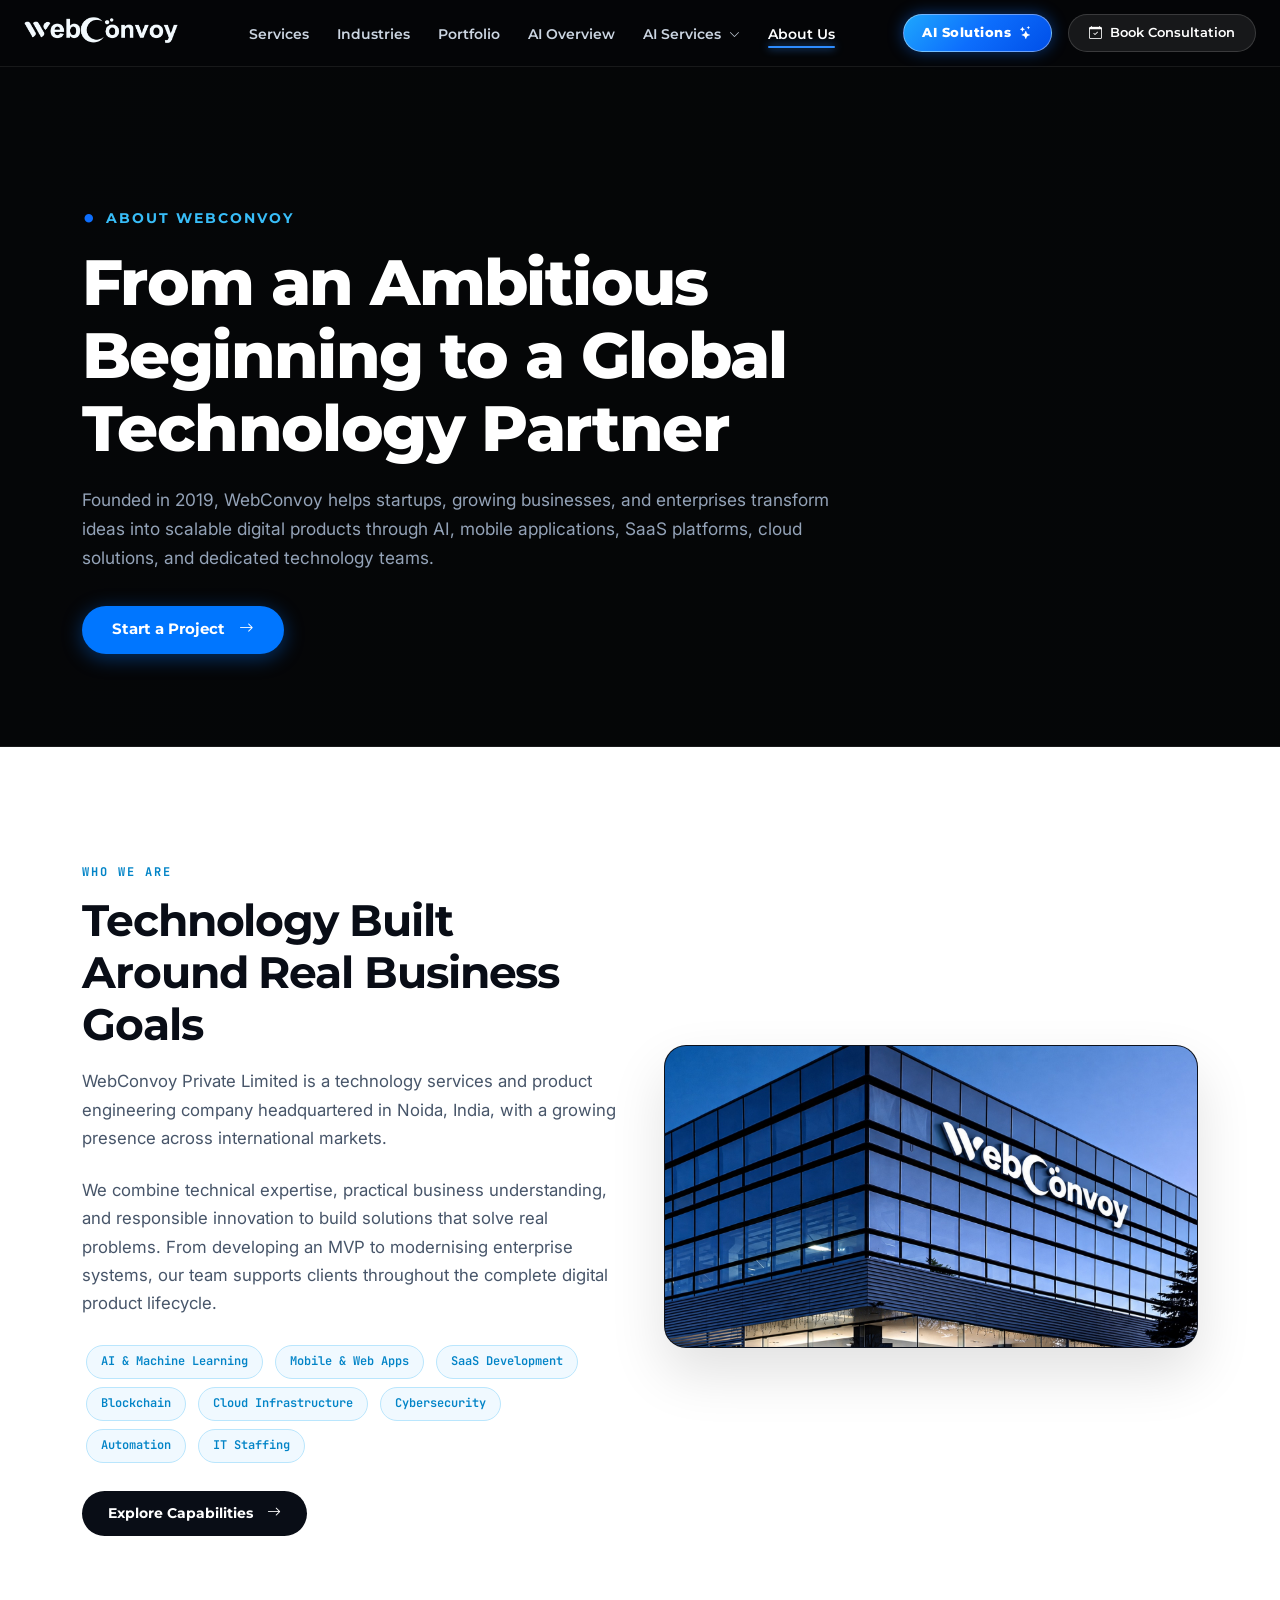
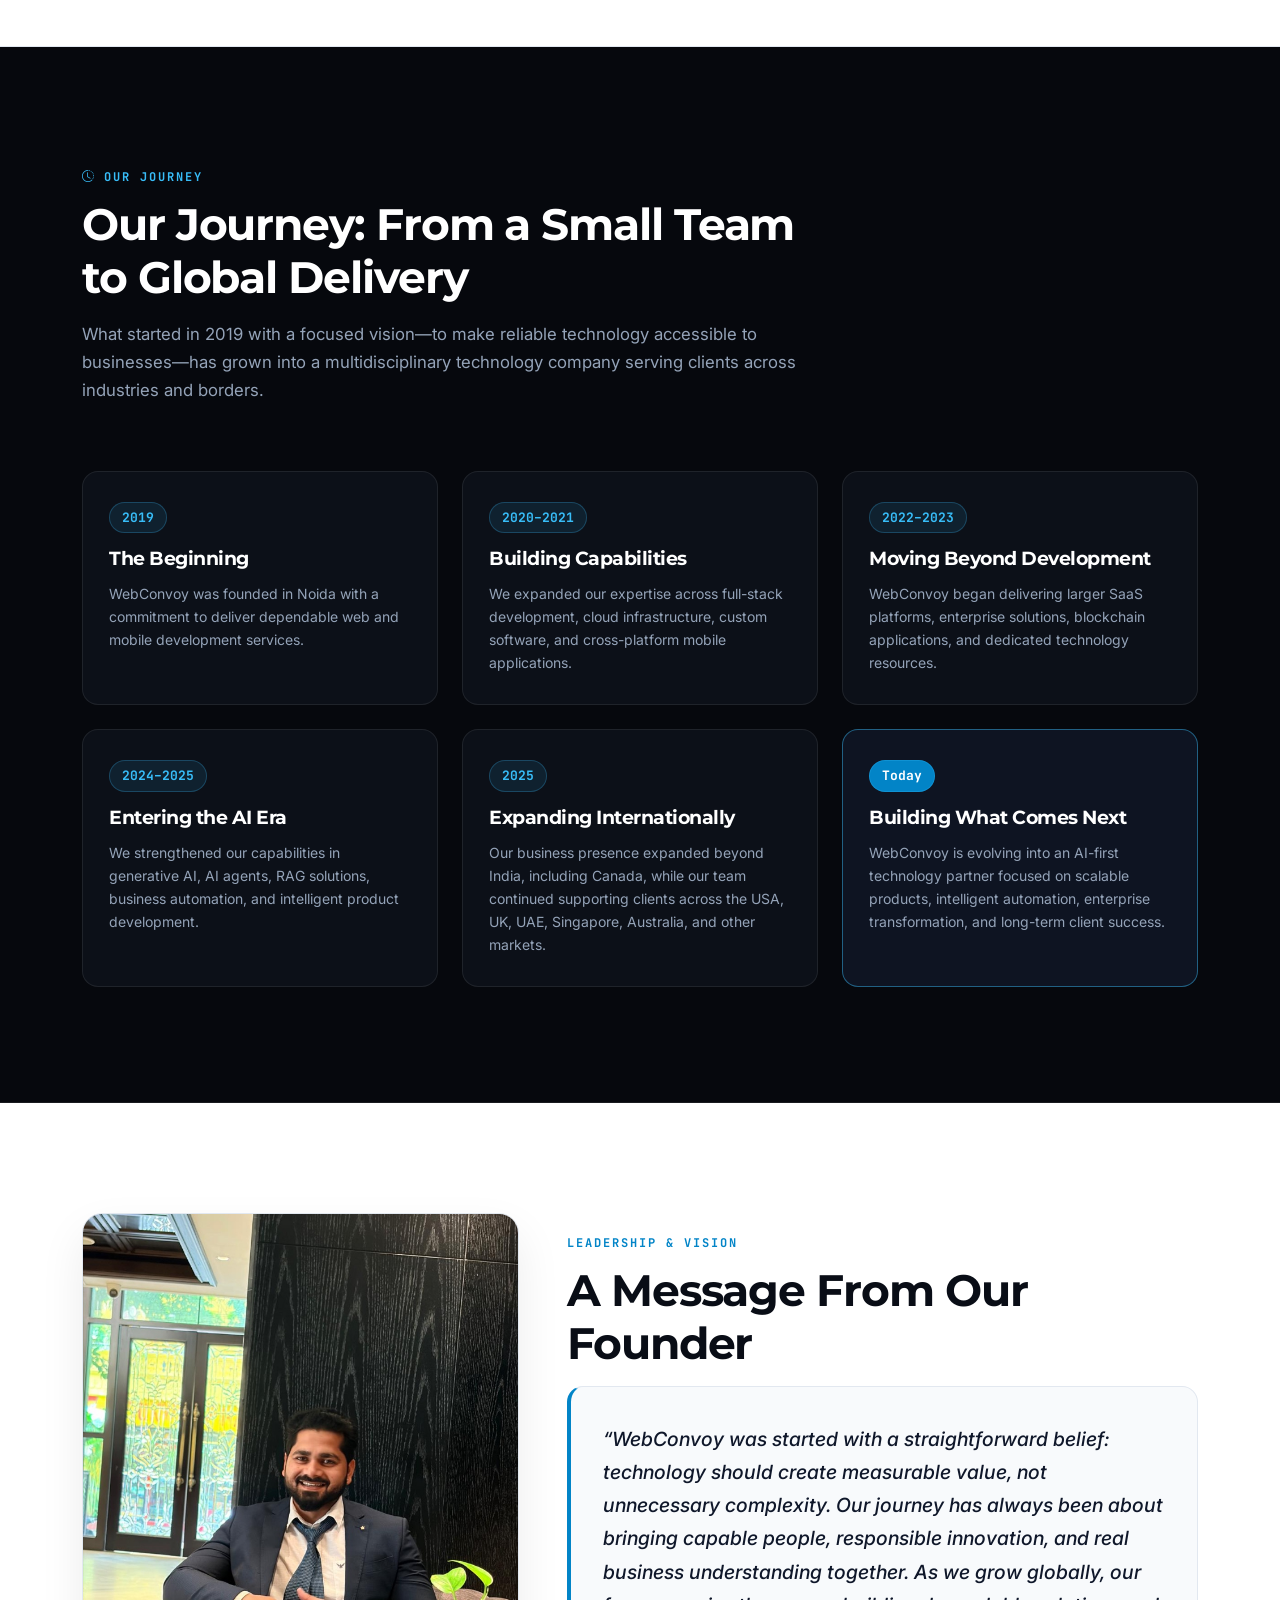
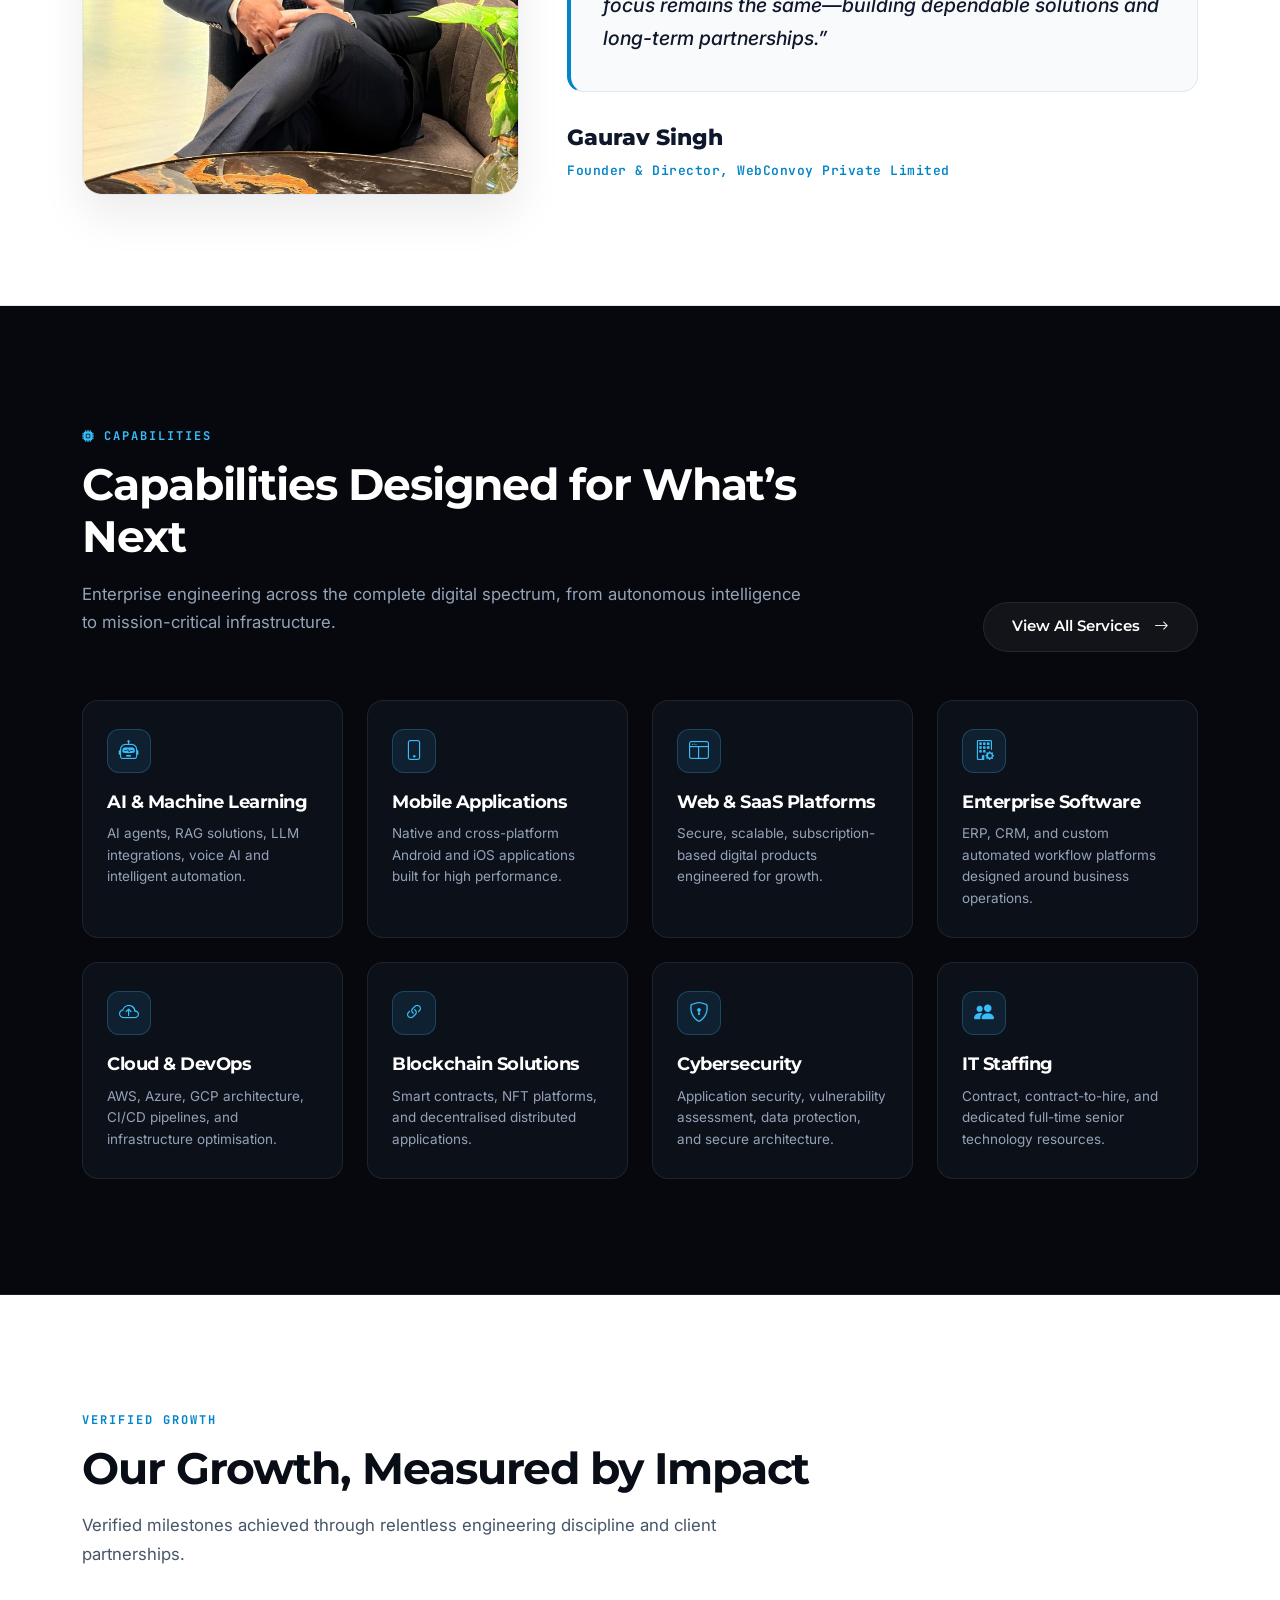
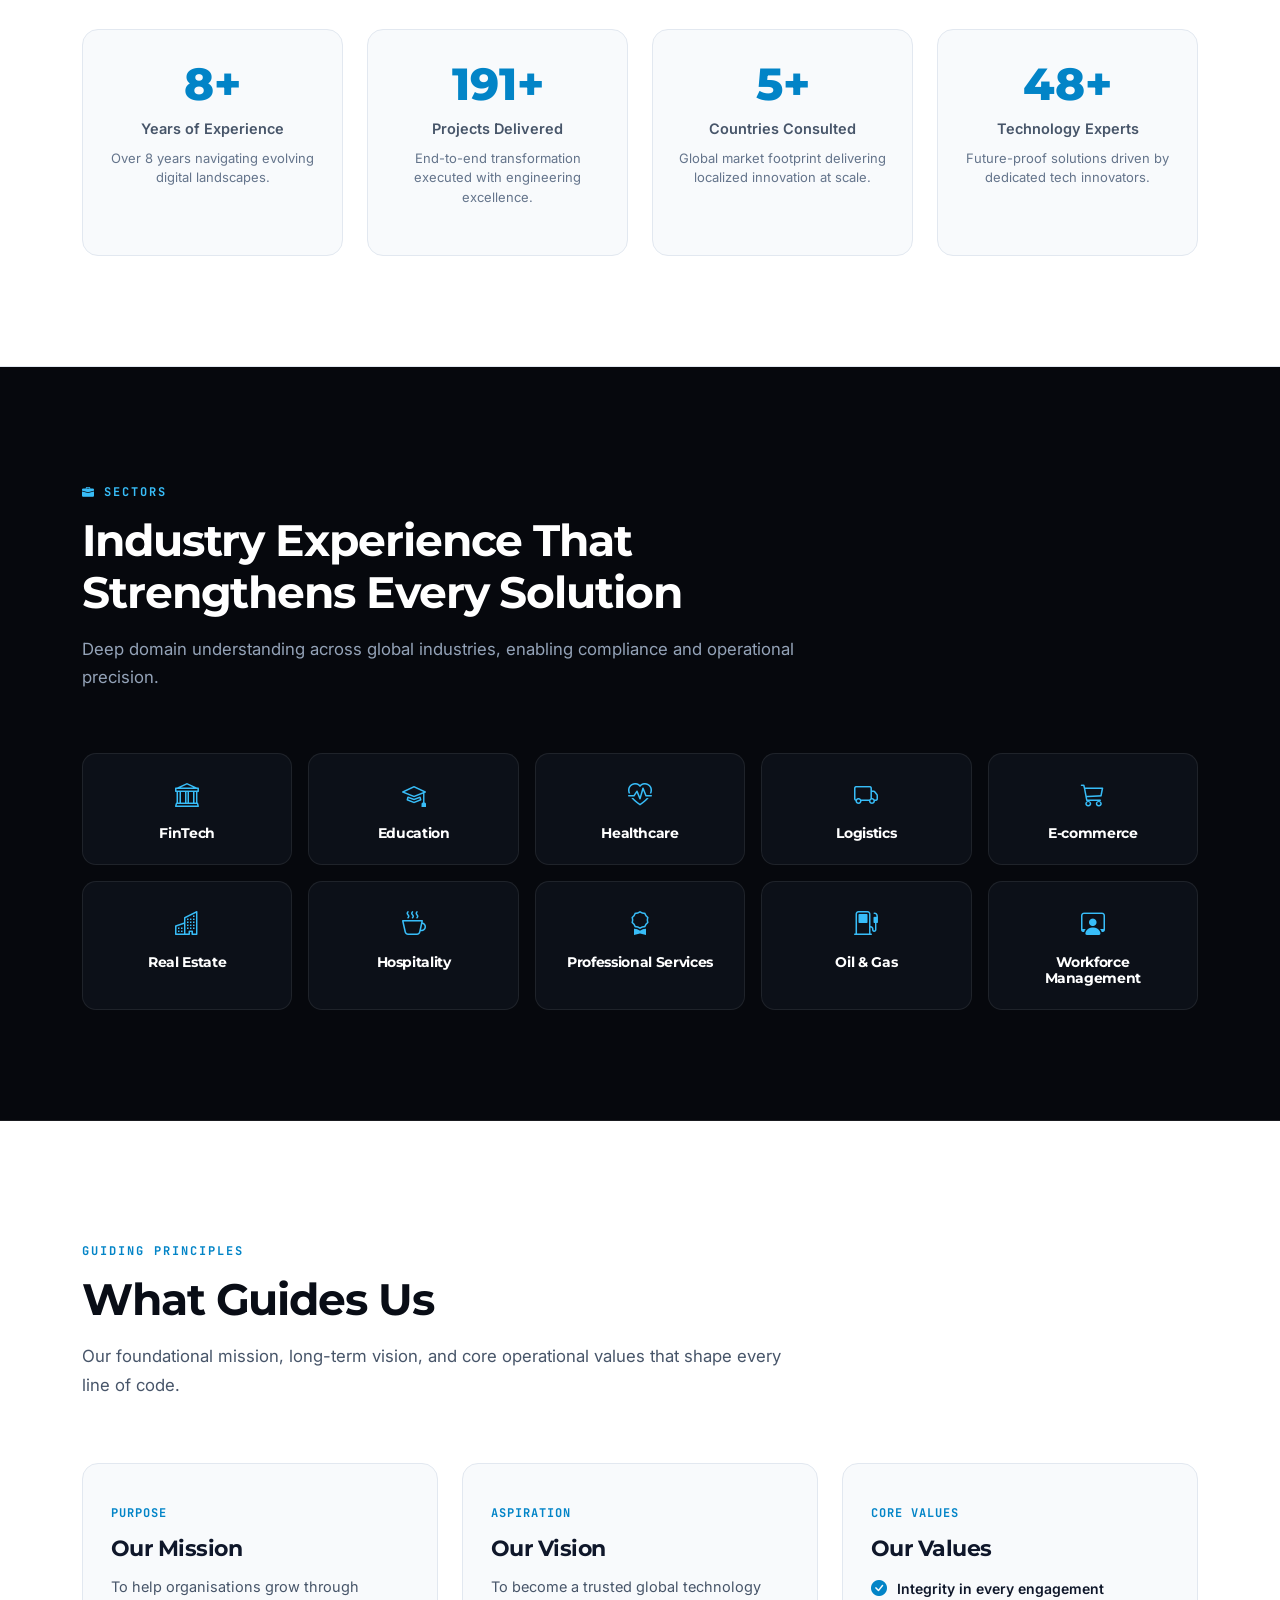
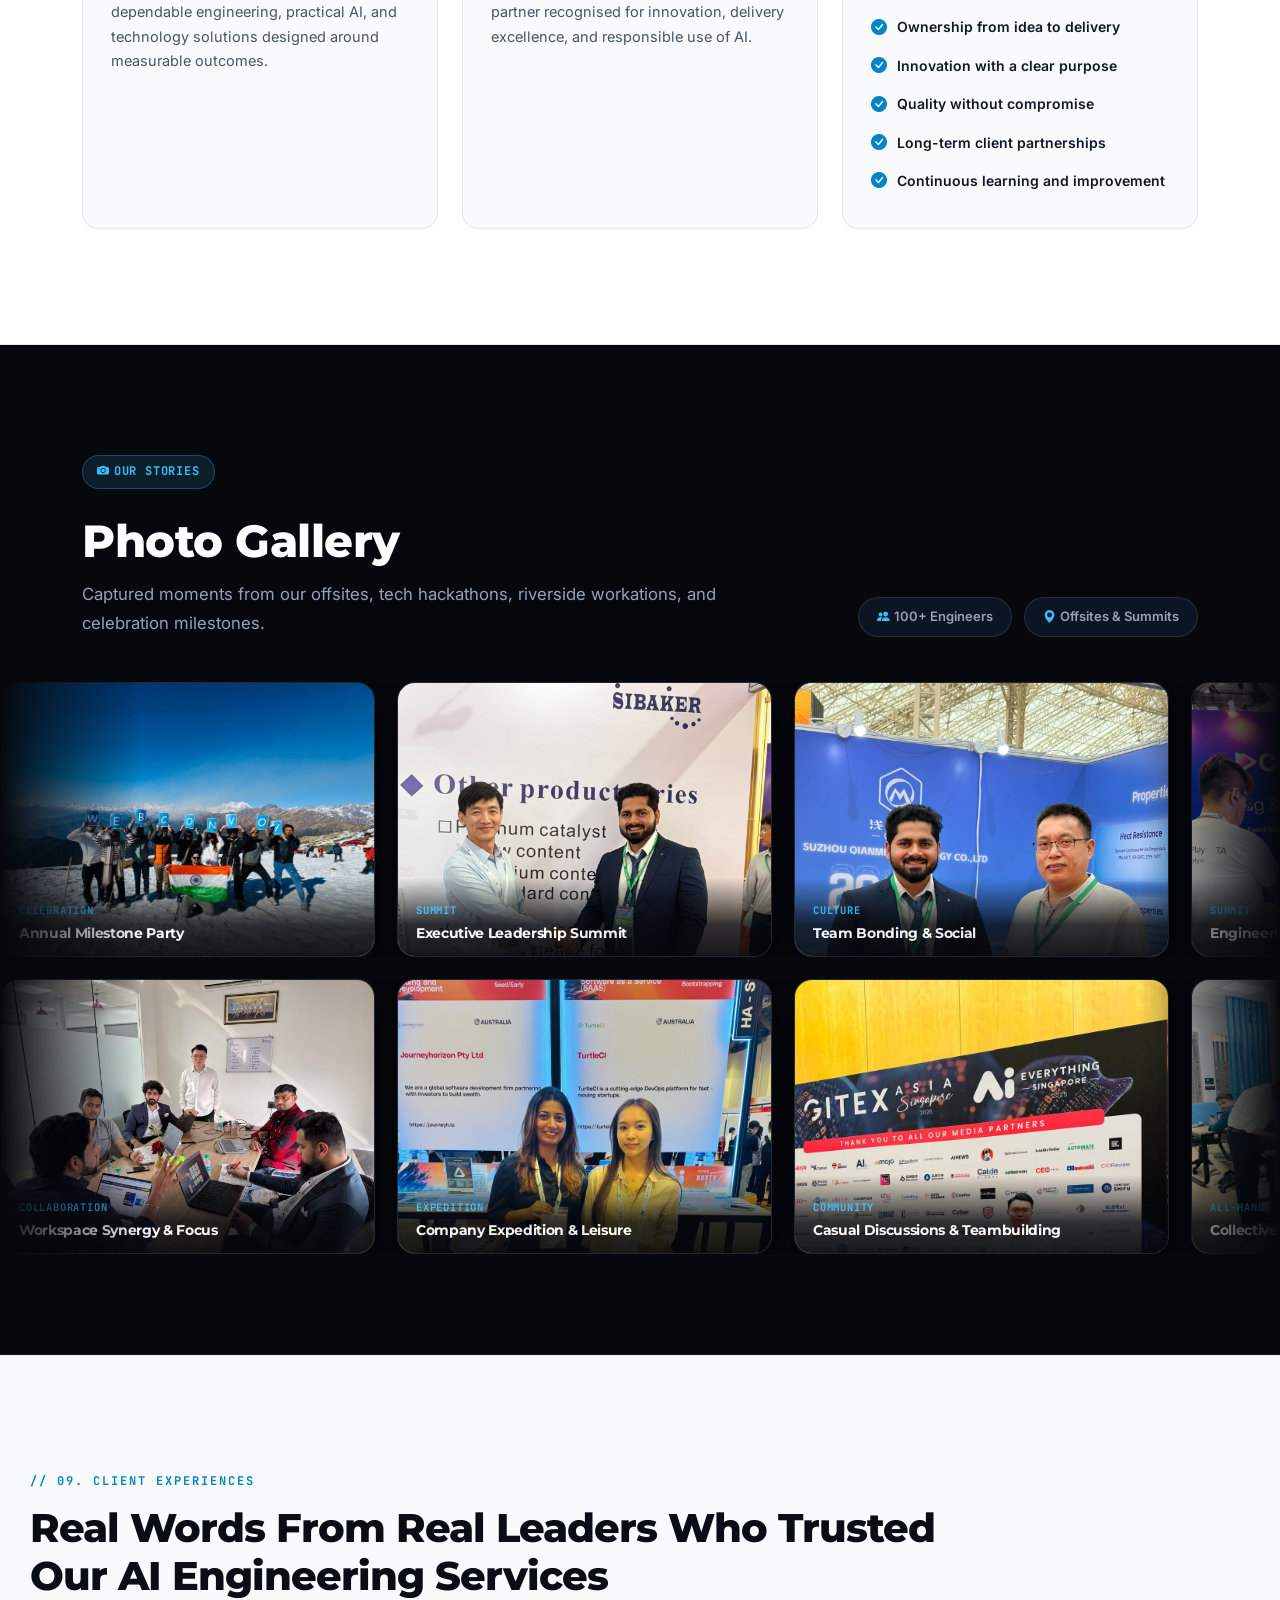
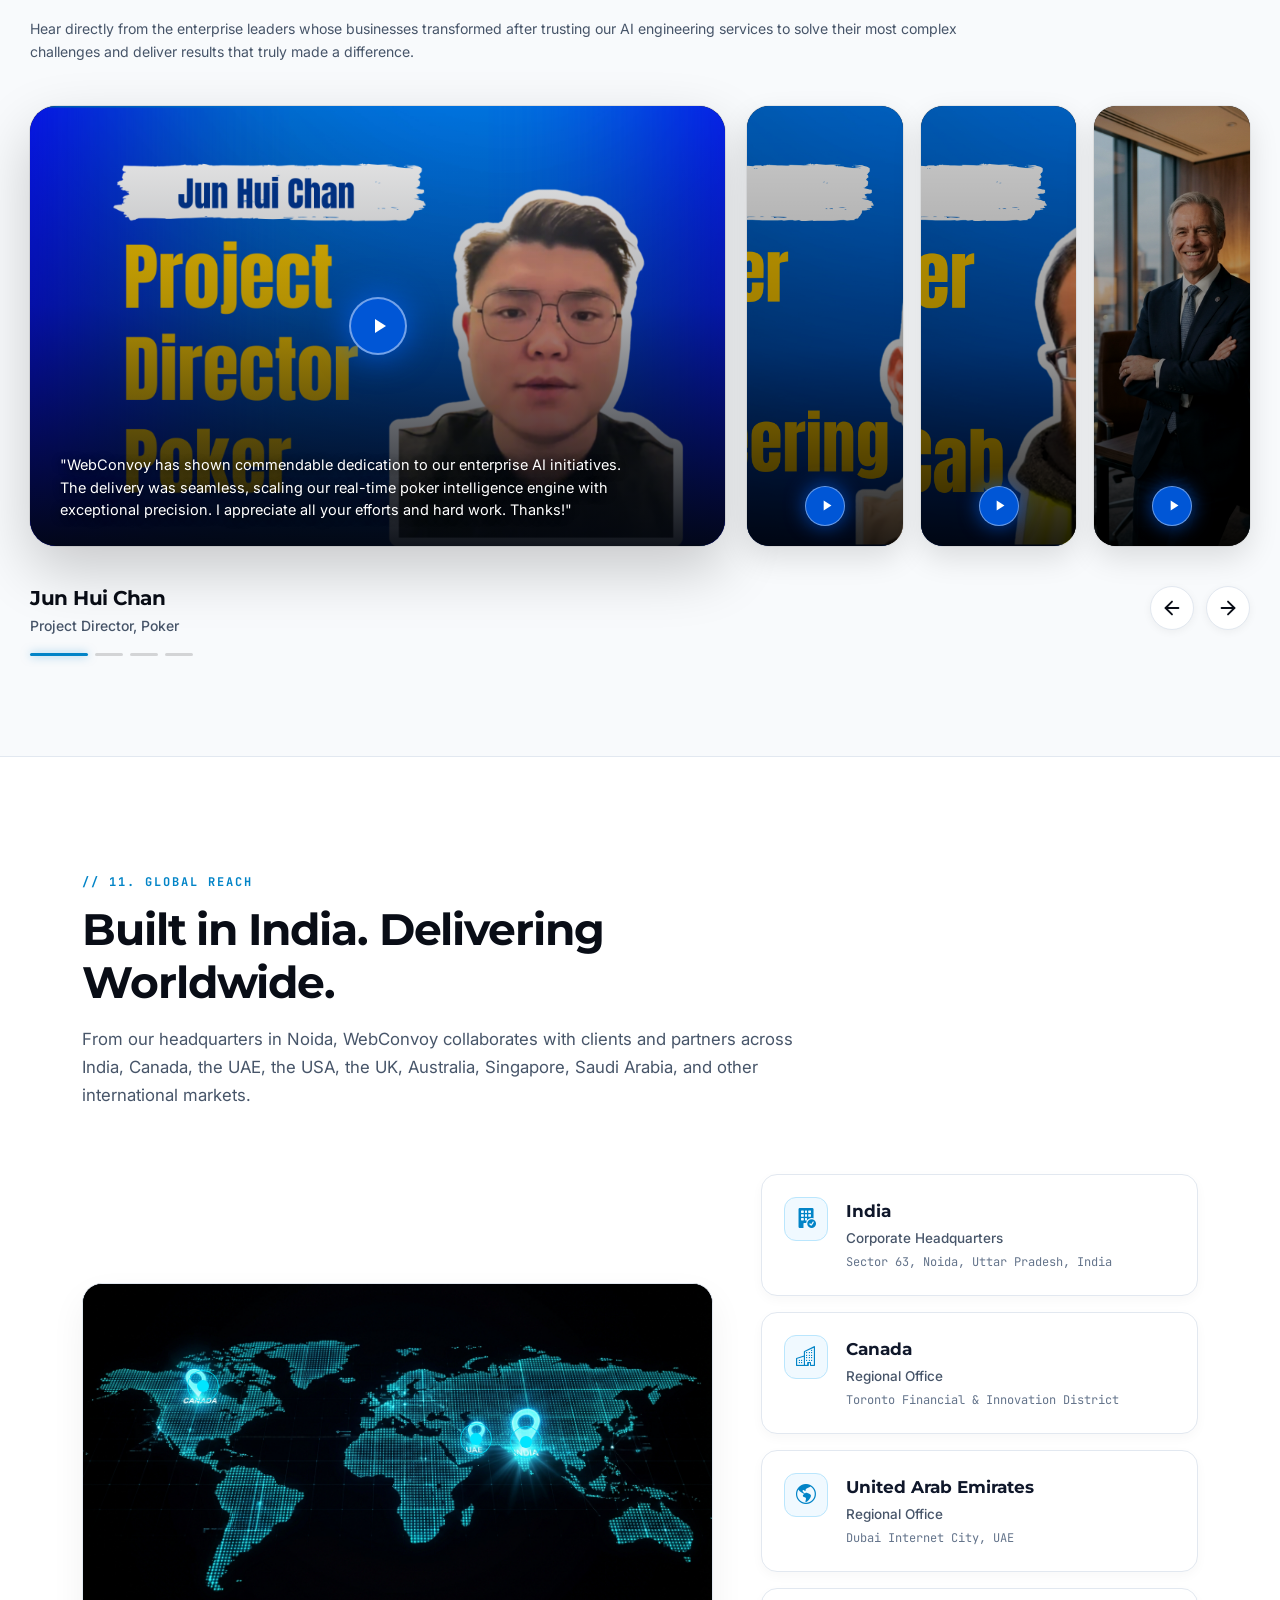
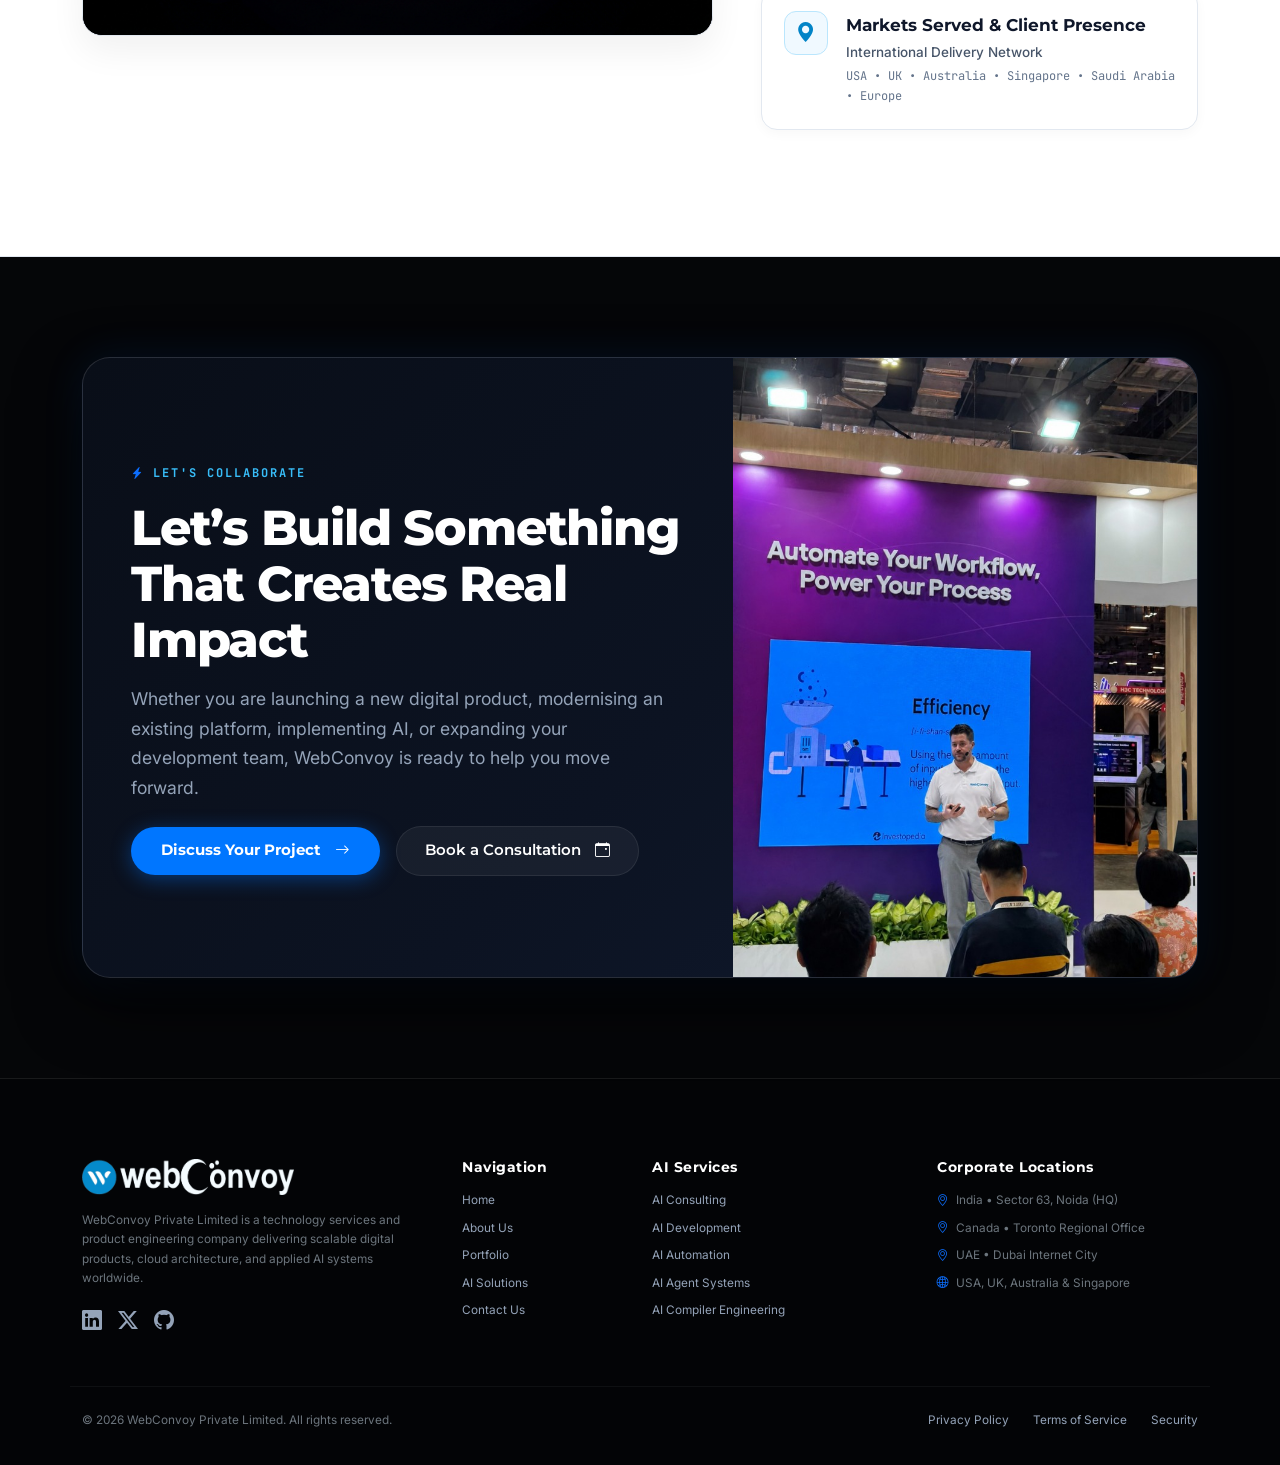
==== about-us.html @ c967878e "Enhance portfolio logos visibility with larger sizing and text, and implement full mobile navigation" ====
<!DOCTYPE html>
<html lang="en">
<head>
    <link rel="icon" type="image/png" href="favicon.png">
    <link rel="shortcut icon" href="favicon.ico">
    <meta charset="UTF-8">
    <meta name="viewport" content="width=device-width, initial-scale=1.0">
    <title>About Us | WebConvoy - From an Ambitious Beginning to a Global Technology Partner</title>
    <meta name="description" content="Founded in 2019, WebConvoy helps startups, growing businesses, and enterprises transform ideas into scalable digital products through AI, mobile applications, SaaS platforms, cloud solutions, and dedicated technology teams.">
    <link rel="canonical" href="https://www.webconvoy.com/about-us" />
    

    <!-- Google Fonts & Bootstrap Icons -->
    <link rel="preconnect" href="https://fonts.googleapis.com">
    <link rel="preconnect" href="https://fonts.gstatic.com" crossorigin>
    <link href="https://fonts.googleapis.com/css2?family=Inter:wght@300;400;500;600;700;800&family=Montserrat:wght@400;500;600;700;800;900&family=JetBrains+Mono:wght@400;500;600;700&display=swap" rel="stylesheet">
    <link href="https://cdn.jsdelivr.net/npm/bootstrap@5.3.0/dist/css/bootstrap.min.css" rel="stylesheet">
    <link href="https://cdn.jsdelivr.net/npm/bootstrap-icons@1.11.1/font/bootstrap-icons.css" rel="stylesheet">

    <style>
        /* -------------------------------------------------------------
           DESIGN TOKENS & SYSTEM
           ------------------------------------------------------------- */
        :root {
            --bg-dark-1: #050608;
            --bg-dark-2: #080b12;
            --bg-dark-card: #0d121c;
            --border-dark: rgba(255, 255, 255, 0.08);
            --border-dark-hover: rgba(56, 189, 248, 0.35);
            --text-dark-primary: #ffffff;
            --text-dark-secondary: #94a3b8;
            --text-dark-muted: #64748b;

            --bg-light-1: #ffffff;
            --bg-light-2: #f8fafc;
            --bg-light-card: #ffffff;
            --border-light: #e2e8f0;
            --text-light-primary: #090d16;
            --text-light-secondary: #475569;
            --text-light-muted: #64748b;

            --primary-blue: #0076ff;
            --electric-blue: #2d8cff;
            --cyan-accent: #0284c7;
            --font-head: 'Montserrat', sans-serif;
            --font-body: 'Inter', sans-serif;
            --font-mono: 'JetBrains Mono', monospace;
        }

        * {
            box-sizing: border-box;
            margin: 0;
            padding: 0;
        }

        html {
            scroll-behavior: smooth;
        }

        body {
            font-family: var(--font-body);
            background-color: var(--bg-dark-1);
            color: var(--text-dark-primary);
            line-height: 1.65;
            overflow-x: hidden;
            -webkit-font-smoothing: antialiased;
        }

        h1, h2, h3, h4, h5, h6 {
            font-family: var(--font-head);
            font-weight: 700;
            letter-spacing: -0.025em;
        }

        /* -------------------------------------------------------------
           NAVBAR (PRESERVED WEBCONVOY MASTER HEADER)
           ------------------------------------------------------------- */
        .main-navbar-sticky {
            background: rgba(5, 6, 8, 0.92) !important;
            backdrop-filter: blur(18px);
            -webkit-backdrop-filter: blur(18px);
            border-bottom: 1px solid var(--border-dark);
            position: sticky;
            top: 0;
            z-index: 1000;
            padding: 14px 0;
            transition: all 0.3s ease;
        }

        .navbar-content-container {
            display: flex;
            align-items: center;
            justify-content: space-between;
            max-width: 1380px;
            margin: 0 auto;
            padding: 0 24px;
        }

        .nav-links-center {
            display: flex;
            align-items: center;
            gap: 28px;
        }

        .nav-link-item {
            color: #cbd5e1 !important;
            font-family: var(--font-head);
            font-size: 13.5px;
            font-weight: 600;
            text-decoration: none;
            transition: color 0.25s ease;
            position: relative;
        }

        .nav-link-item:hover, .nav-link-item.active {
            color: #ffffff !important;
        }

        .nav-link-item.active::after {
            content: '';
            position: absolute;
            bottom: -6px;
            left: 0;
            width: 100%;
            height: 2px;
            background: var(--electric-blue);
            border-radius: 2px;
            box-shadow: 0 0 8px var(--electric-blue);
        }

        .nav-cta-right {
            display: flex;
            align-items: center;
            gap: 16px;
        }

        .btn-nav-ai {
            position: relative;
            display: inline-flex;
            align-items: center;
            gap: 8px;
            padding: 7px 18px;
            height: 38px;
            border-radius: 999px;
            background: linear-gradient(135deg, #1ea7fd 0%, #0d6efd 50%, #004fe8 100%);
            color: #ffffff !important;
            text-decoration: none;
            font-family: var(--font-head);
            font-size: 13px;
            font-weight: 800;
            letter-spacing: 0.5px;
            border: 1px solid rgba(255, 255, 255, 0.4);
            box-shadow: 0 0 16px rgba(13, 110, 253, 0.45);
            transition: all 0.3s ease;
        }

        .btn-appinv-contact {
            padding: 8px 20px;
            height: 38px;
            border-radius: 999px;
            background: rgba(255, 255, 255, 0.08);
            border: 1px solid rgba(255, 255, 255, 0.15);
            color: #ffffff !important;
            font-family: var(--font-head);
            font-size: 13px;
            font-weight: 600;
            text-decoration: none;
            display: inline-flex;
            align-items: center;
            gap: 8px;
            transition: all 0.25s ease;
        }

        .btn-appinv-contact:hover {
            background: #ffffff;
            color: #000000 !important;
            transform: translateY(-1px);
        }

        .nav-item-wrap { position: relative; }
        .dropdown-floating-panel {
            position: absolute;
            top: calc(100% + 14px);
            left: -120px;
            width: 320px;
            background: rgba(10, 14, 23, 0.96);
            backdrop-filter: blur(20px);
            border: 1px solid var(--border-dark);
            border-radius: 12px;
            padding: 12px;
            opacity: 0;
            visibility: hidden;
            transform: translateY(8px);
            transition: all 0.25s ease;
            box-shadow: 0 20px 40px rgba(0, 0, 0, 0.6);
            z-index: 1000;
        }

        .nav-item-wrap:hover .dropdown-floating-panel {
            opacity: 1;
            visibility: visible;
            transform: translateY(0);
        }

        .mega-menu-item {
            display: block;
            padding: 10px 14px;
            border-radius: 8px;
            text-decoration: none;
            transition: background 0.2s ease;
        }

        .mega-menu-item strong {
            display: block;
            color: #ffffff;
            font-size: 13.5px;
            font-weight: 600;
        }

        .mega-menu-item span {
            display: block;
            color: #94a3b8;
            font-size: 11.5px;
            margin-top: 2px;
        }

        .mega-menu-item:hover {
            background: rgba(255, 255, 255, 0.05);
        }

        /* -------------------------------------------------------------
           SHARED REUSABLE SECTION TYPOGRAPHY & BUTTONS
           ------------------------------------------------------------- */
        .section-eyebrow-dark {
            display: inline-flex;
            align-items: center;
            gap: 8px;
            font-family: var(--font-mono);
            font-size: 12px;
            font-weight: 700;
            letter-spacing: 2px;
            text-transform: uppercase;
            color: #38bdf8;
            margin-bottom: 12px;
        }

        .section-eyebrow-light {
            display: inline-flex;
            align-items: center;
            gap: 8px;
            font-family: var(--font-mono);
            font-size: 12px;
            font-weight: 700;
            letter-spacing: 2px;
            text-transform: uppercase;
            color: #0284c7;
            margin-bottom: 12px;
        }

        .section-title-dark {
            color: #ffffff;
            font-size: clamp(2rem, 3.4vw, 2.75rem);
            line-height: 1.2;
            margin-bottom: 16px;
        }

        .section-title-light {
            color: var(--text-light-primary);
            font-size: clamp(2rem, 3.4vw, 2.75rem);
            line-height: 1.2;
            margin-bottom: 16px;
        }

        .section-subtitle-dark {
            color: var(--text-dark-secondary);
            font-size: 1.05rem;
            line-height: 1.68;
            max-width: 720px;
        }

        .section-subtitle-light {
            color: var(--text-light-secondary);
            font-size: 1.05rem;
            line-height: 1.68;
            max-width: 720px;
        }

        /* Pill Buttons */
        .btn-pill-primary {
            display: inline-flex;
            align-items: center;
            gap: 10px;
            padding: 12px 30px;
            border-radius: 999px;
            background: #0076ff;
            color: #ffffff !important;
            text-decoration: none;
            font-family: var(--font-head);
            font-size: 14.5px;
            font-weight: 700;
            box-shadow: 0 4px 20px rgba(0, 118, 255, 0.4);
            transition: all 0.25s ease;
        }

        .btn-pill-primary:hover {
            background: #005ecb;
            transform: translateY(-2px);
            box-shadow: 0 8px 25px rgba(0, 118, 255, 0.6);
        }

        .btn-pill-outline-dark {
            display: inline-flex;
            align-items: center;
            gap: 10px;
            padding: 12px 28px;
            border-radius: 999px;
            background: rgba(255, 255, 255, 0.05);
            border: 1px solid var(--border-dark);
            color: #ffffff !important;
            text-decoration: none;
            font-family: var(--font-head);
            font-size: 14.5px;
            font-weight: 600;
            transition: all 0.25s ease;
        }

        .btn-pill-outline-dark:hover {
            background: rgba(255, 255, 255, 0.1);
            border-color: rgba(255, 255, 255, 0.3);
            transform: translateY(-2px);
        }

        .btn-pill-dark-action {
            display: inline-flex;
            align-items: center;
            gap: 10px;
            padding: 11px 26px;
            border-radius: 999px;
            background: #090d16;
            color: #ffffff !important;
            text-decoration: none;
            font-family: var(--font-head);
            font-size: 14px;
            font-weight: 700;
            transition: all 0.25s ease;
        }

        .btn-pill-dark-action:hover {
            background: #1e293b;
            transform: translateY(-2px);
        }

        /* -------------------------------------------------------------
           1. HERO SECTION (DARK // EXACT USER COPY & STRUCTURE)
           ------------------------------------------------------------- */
        .section-hero {
            position: relative;
            background: #050608;
            padding: 130px 0 85px 0;
            overflow: hidden;
            border-bottom: 1px solid var(--border-dark);
            min-height: 680px;
            display: flex;
            align-items: center;
        }

        .hero-video-bg-container {
            position: absolute;
            inset: 0;
            width: 100%;
            height: 100%;
            overflow: hidden;
            z-index: 1;
            pointer-events: none;
        }

        .hero-bg-video {
            position: absolute;
            top: 0;
            right: 0;
            width: 100%;
            height: 100%;
            object-fit: cover;
            object-position: right center;
        }

        .hero-video-gradient-overlay {
            position: absolute;
            inset: 0;
            background: 
                linear-gradient(90deg, #050608 0%, rgba(5, 6, 7, 0.95) 42%, rgba(5, 6, 7, 0.75) 65%, rgba(5, 6, 7, 0.35) 85%, rgba(5, 6, 7, 0.7) 100%),
                linear-gradient(180deg, rgba(5, 6, 7, 0.85) 0%, transparent 25%, transparent 75%, #050608 100%);
            pointer-events: none;
        }

        .hero-eyebrow {
            font-family: var(--font-head);
            font-size: 13.5px;
            font-weight: 700;
            letter-spacing: 2px;
            color: #38bdf8;
            text-transform: uppercase;
            display: inline-flex;
            align-items: center;
            gap: 8px;
            margin-bottom: 16px;
        }

        .hero-title {
            font-size: clamp(2.6rem, 5vw, 4.2rem);
            font-weight: 800;
            color: #ffffff;
            line-height: 1.14;
            letter-spacing: -0.025em;
            margin-bottom: 20px;
        }

        .hero-subtitle {
            font-size: clamp(1.05rem, 1.35vw, 1.25rem);
            color: #94a3b8;
            line-height: 1.68;
            max-width: 760px;
            margin-bottom: 34px;
        }

        /* -------------------------------------------------------------
           2. WHO WE ARE SECTION (LIGHT)
           ------------------------------------------------------------- */
        .section-who-we-are {
            background: #ffffff;
            color: var(--text-light-primary);
            padding: 110px 0;
            border-bottom: 1px solid var(--border-light);
            position: relative;
        }

        .who-image-card {
            position: relative;
            border-radius: 22px;
            overflow: hidden;
            border: 1px solid rgba(0, 0, 0, 0.08);
            box-shadow: 0 25px 55px rgba(0, 0, 0, 0.12);
            background: #0d131f;
            width: 100%;
        }

        .who-image-card img {
            width: 100%;
            height: auto;
            max-height: none;
            object-fit: contain;
            display: block;
            transition: transform 0.5s ease;
        }

        .who-image-card:hover img {
            transform: scale(1.02);
        }

        .who-cap-pill {
            display: inline-block;
            font-family: var(--font-mono);
            font-size: 12px;
            font-weight: 600;
            color: #0284c7;
            background: #f0f9ff;
            border: 1px solid #bae6fd;
            padding: 6px 14px;
            border-radius: 999px;
            margin: 4px;
        }

        /* -------------------------------------------------------------
           3. OUR JOURNEY SECTION (DARK // CHRONOLOGICAL TIMELINE)
           ------------------------------------------------------------- */
        .section-journey {
            background: #06080d;
            color: #ffffff;
            padding: 115px 0;
            border-bottom: 1px solid var(--border-dark);
            position: relative;
        }

        .timeline-grid {
            display: grid;
            grid-template-columns: repeat(3, 1fr);
            gap: 24px;
            margin-top: 50px;
        }

        .timeline-card {
            background: #0c1018;
            border: 1px solid var(--border-dark);
            border-radius: 16px;
            padding: 30px 26px;
            position: relative;
            transition: all 0.3s ease;
            height: 100%;
            display: flex;
            flex-direction: column;
            justify-content: flex-start;
        }

        .timeline-card:hover {
            border-color: rgba(56, 189, 248, 0.4);
            transform: translateY(-4px);
            box-shadow: 0 15px 35px rgba(0, 0, 0, 0.5);
        }

        .timeline-year {
            font-family: var(--font-mono);
            font-size: 13px;
            font-weight: 700;
            color: #38bdf8;
            background: rgba(56, 189, 248, 0.1);
            border: 1px solid rgba(56, 189, 248, 0.25);
            padding: 4px 12px;
            border-radius: 999px;
            display: inline-block;
            margin-bottom: 14px;
            width: fit-content;
        }

        .timeline-title {
            font-size: 1.2rem;
            font-weight: 700;
            color: #ffffff;
            margin-bottom: 12px;
        }

        .timeline-desc {
            font-size: 14px;
            color: #94a3b8;
            line-height: 1.65;
            margin: 0;
        }

        /* -------------------------------------------------------------
           4. FOUNDER'S VISION SECTION (LIGHT // MESSAGE FROM GAURAV SINGH)
           ------------------------------------------------------------- */
        .section-founder {
            background: #ffffff;
            color: var(--text-light-primary);
            padding: 110px 0;
            border-bottom: 1px solid var(--border-light);
        }

        .founder-card-frame {
            position: relative;
            border-radius: 20px;
            overflow: hidden;
            border: 1px solid #e2e8f0;
            background: #ffffff;
            box-shadow: 0 20px 45px rgba(0, 0, 0, 0.08);
        }

        .founder-card-frame img {
            width: 100%;
            height: auto;
            display: block;
            object-fit: cover;
            transition: transform 0.5s cubic-bezier(0.16, 1, 0.3, 1);
        }

        .founder-card-frame:hover img {
            transform: scale(1.02);
        }

        .founder-quote-box {
            background: #f8fafc;
            border: 1px solid #e2e8f0;
            border-left: 4px solid #0284c7;
            border-radius: 16px;
            padding: 36px 32px;
            margin-bottom: 28px;
        }

        .founder-quote-text {
            font-size: 1.22rem;
            font-weight: 500;
            color: #0f172a;
            line-height: 1.7;
            font-style: italic;
            margin-bottom: 0;
        }

        .founder-sig-name {
            font-size: 1.35rem;
            font-weight: 800;
            color: #0f172a;
            margin-bottom: 4px;
            font-family: var(--font-head);
        }

        .founder-sig-title {
            font-family: var(--font-mono);
            font-size: 13px;
            color: #0284c7;
            font-weight: 600;
            letter-spacing: 0.5px;
        }

        /* -------------------------------------------------------------
           5. WHAT WE BUILD SECTION (DARK // 8 CAPABILITIES)
           ------------------------------------------------------------- */
        .section-capabilities {
            background: #06080d;
            color: #ffffff;
            padding: 115px 0;
            border-bottom: 1px solid var(--border-dark);
        }

        .capability-card {
            background: #0c1019;
            border: 1px solid var(--border-dark);
            border-radius: 16px;
            padding: 28px 24px;
            height: 100%;
            transition: all 0.3s ease;
        }

        .capability-card:hover {
            border-color: rgba(56, 189, 248, 0.4);
            transform: translateY(-3px);
            box-shadow: 0 15px 35px rgba(0, 0, 0, 0.4);
        }

        .cap-icon-box {
            width: 44px;
            height: 44px;
            border-radius: 12px;
            background: rgba(56, 189, 248, 0.1);
            border: 1px solid rgba(56, 189, 248, 0.25);
            display: flex;
            align-items: center;
            justify-content: center;
            color: #38bdf8;
            font-size: 20px;
            margin-bottom: 18px;
        }

        .cap-title {
            font-size: 1.15rem;
            font-weight: 700;
            color: #ffffff;
            margin-bottom: 10px;
        }

        .cap-desc {
            font-size: 13.5px;
            color: #94a3b8;
            line-height: 1.6;
            margin: 0;
        }

        /* -------------------------------------------------------------
           6. IMPACT IN NUMBERS SECTION (LIGHT // VERIFIED FIGURES)
           ------------------------------------------------------------- */
        .section-impact {
            background: #ffffff;
            color: var(--text-light-primary);
            padding: 110px 0;
            border-bottom: 1px solid var(--border-light);
        }

        .impact-grid {
            display: grid;
            grid-template-columns: repeat(4, 1fr);
            gap: 24px;
            margin-top: 45px;
        }

        .impact-stat-card {
            background: #f8fafc;
            border: 1px solid #e2e8f0;
            border-radius: 16px;
            padding: 32px 26px;
            text-align: center;
            transition: all 0.25s ease;
        }

        .impact-stat-card:hover {
            border-color: #0284c7;
            box-shadow: 0 10px 25px rgba(0, 0, 0, 0.05);
        }

        .impact-number {
            font-family: var(--font-head);
            font-size: 2.8rem;
            font-weight: 800;
            color: #0f172a;
            line-height: 1;
            margin-bottom: 10px;
        }

        .impact-number span {
            color: #0284c7;
        }

        .impact-label {
            font-size: 14.5px;
            font-weight: 600;
            color: #475569;
            margin: 0;
        }

        /* -------------------------------------------------------------
           7. INDUSTRIES WE SUPPORT SECTION (DARK)
           ------------------------------------------------------------- */
        .section-industries {
            background: #06080d;
            color: #ffffff;
            padding: 110px 0;
            border-bottom: 1px solid var(--border-dark);
        }

        .industries-grid {
            display: grid;
            grid-template-columns: repeat(5, 1fr);
            gap: 16px;
            margin-top: 45px;
        }

        .industry-card {
            background: #0c1018;
            border: 1px solid var(--border-dark);
            border-radius: 14px;
            padding: 22px 18px;
            text-align: center;
            transition: all 0.25s ease;
        }

        .industry-card:hover {
            border-color: rgba(56, 189, 248, 0.4);
            transform: translateY(-2px);
            background: #101622;
        }

        .industry-icon {
            font-size: 24px;
            color: #38bdf8;
            margin-bottom: 10px;
        }

        .industry-name {
            font-family: var(--font-head);
            font-size: 14px;
            font-weight: 700;
            color: #ffffff;
            margin: 0;
        }

        /* -------------------------------------------------------------
           8. MISSION, VISION & VALUES (LIGHT)
           ------------------------------------------------------------- */
        .section-values {
            background: #ffffff;
            color: var(--text-light-primary);
            padding: 115px 0;
            border-bottom: 1px solid var(--border-light);
        }

        .mvv-card {
            background: #f8fafc;
            border: 1px solid #e2e8f0;
            border-radius: 16px;
            padding: 34px 28px;
            height: 100%;
        }

        .mvv-badge {
            font-family: var(--font-mono);
            font-size: 12px;
            font-weight: 700;
            color: #0284c7;
            text-transform: uppercase;
            letter-spacing: 1px;
            margin-bottom: 12px;
            display: inline-block;
        }

        .mvv-title {
            font-size: 1.35rem;
            font-weight: 700;
            color: #0f172a;
            margin-bottom: 14px;
        }

        .mvv-text {
            font-size: 14.5px;
            color: #475569;
            line-height: 1.7;
            margin: 0;
        }

        .values-list {
            list-style: none;
            padding: 0;
            margin: 0;
            display: flex;
            flex-direction: column;
            gap: 12px;
        }

        .values-list li {
            display: flex;
            align-items: center;
            gap: 10px;
            font-size: 14px;
            color: #0f172a;
            font-weight: 600;
        }

        .values-list li i {
            color: #0284c7;
            font-size: 16px;
        }

        /* -------------------------------------------------------------
           9. PEOPLE & CULTURE SECTION (DARK)
           ------------------------------------------------------------- */
        .section-people-culture {
            background: #06080d;
            color: #ffffff;
            padding: 115px 0;
            border-bottom: 1px solid var(--border-dark);
        }

        .culture-photo-card {
            position: relative;
            border-radius: 18px;
            overflow: hidden;
            border: 1px solid var(--border-dark);
            background: #0c1018;
            box-shadow: 0 15px 35px rgba(0, 0, 0, 0.5);
            height: 100%;
        }

        .culture-photo-card img {
            width: 100%;
            height: 300px;
            object-fit: cover;
            display: block;
            transition: transform 0.5s ease;
        }

        .culture-photo-card:hover img {
            transform: scale(1.03);
        }

        .culture-content {
            padding: 24px;
        }

        .culture-tag {
            font-family: var(--font-mono);
            font-size: 11px;
            font-weight: 700;
            color: #38bdf8;
            background: rgba(56, 189, 248, 0.1);
            padding: 4px 10px;
            border-radius: 6px;
            margin-bottom: 10px;
            display: inline-block;
            text-transform: uppercase;
        }

        .culture-title {
            font-size: 1.2rem;
            font-weight: 700;
            color: #ffffff;
            margin-bottom: 8px;
        }

        .culture-desc {
            font-size: 13.5px;
            color: #94a3b8;
            line-height: 1.6;
            margin: 0;
        }

        /* -------------------------------------------------------------
           10. TESTIMONIALS SECTION (LIGHT // PRESERVED HOMEPAGE CONTROLLER)
           ------------------------------------------------------------- */
        .ai-testimonials-section {
            background-color: #f8fafc;
            color: #090d16;
            padding: 110px 30px 100px;
            position: relative;
            overflow: hidden;
            border-top: 1px solid #e2e8f0;
            border-bottom: 1px solid #e2e8f0;
        }

        .ai-testimonials-container {
            max-width: 1320px;
            margin: 0 auto;
        }

        .ai-testimonials-header {
            max-width: 950px;
            margin-bottom: 42px;
        }

        .ai-testimonials-title {
            font-size: clamp(26px, 3.2vw, 40px);
            font-weight: 800;
            letter-spacing: -0.025em;
            line-height: 1.22;
            color: #090d16;
            margin: 0 0 16px 0;
            font-family: var(--font-head);
        }

        .ai-testimonials-subtitle {
            font-size: clamp(14px, 1.1vw, 16px);
            color: #475569;
            line-height: 1.65;
            margin: 0;
            font-weight: 400;
        }

        .ai-testi-showcase-row {
            display: flex;
            gap: 22px;
            align-items: stretch;
            margin-bottom: 30px;
            min-height: 440px;
        }

        .ai-testi-featured-card {
            flex: 0 0 57%;
            position: relative;
            border-radius: 26px;
            overflow: hidden;
            background: #080B11;
            aspect-ratio: 16 / 10;
            box-shadow: 0 24px 60px rgba(0, 0, 0, 0.2), 0 0 0 1px rgba(0, 0, 0, 0.08);
            display: flex;
            flex-direction: column;
            justify-content: flex-end;
            cursor: pointer;
        }

        .ai-testi-featured-img-wrap {
            position: absolute;
            inset: 0;
            width: 100%;
            height: 100%;
            z-index: 1;
        }

        .ai-testi-active-img {
            width: 100%;
            height: 100%;
            object-fit: cover;
            object-position: center;
            transition: transform 0.6s cubic-bezier(0.16, 1, 0.3, 1), opacity 0.4s ease;
        }

        .ai-testi-featured-scrim {
            position: absolute;
            inset: 0;
            background: linear-gradient(180deg, rgba(0, 0, 0, 0.05) 0%, rgba(2, 6, 14, 0.3) 45%, rgba(2, 6, 14, 0.94) 100%);
            pointer-events: none;
        }

        .ai-testi-play-btn-large {
            position: absolute;
            top: 50%;
            left: 50%;
            transform: translate(-50%, -50%);
            width: 58px;
            height: 58px;
            border-radius: 50%;
            background: #0056D6;
            border: 2px solid rgba(255, 255, 255, 0.45);
            color: #ffffff;
            display: flex;
            align-items: center;
            justify-content: center;
            cursor: pointer;
            z-index: 5;
            box-shadow: 0 0 35px rgba(0, 102, 255, 0.75);
            transition: all 0.3s cubic-bezier(0.16, 1, 0.3, 1);
        }

        .ai-testi-play-btn-large svg {
            width: 24px;
            height: 24px;
            margin-left: 3px;
        }

        .ai-testi-quote-box {
            position: relative;
            z-index: 4;
            padding: 24px 30px 24px;
            max-width: 90%;
        }

        .ai-testi-quote-text {
            color: #ffffff;
            font-size: 14.5px;
            line-height: 1.55;
            margin: 0;
            font-weight: 400;
            text-shadow: 0 2px 10px rgba(0, 0, 0, 0.85);
            transition: opacity 0.3s ease;
        }

        .ai-testi-queue-col {
            flex: 1;
            display: grid;
            grid-template-columns: repeat(3, 1fr);
            gap: 18px;
        }

        .ai-testi-queue-card {
            position: relative;
            border-radius: 22px;
            overflow: hidden;
            cursor: pointer;
            background: #0A0E17;
            box-shadow: 0 12px 30px rgba(0, 0, 0, 0.12), 0 0 0 1px rgba(0, 0, 0, 0.06);
            transition: all 0.35s cubic-bezier(0.16, 1, 0.3, 1);
            display: flex;
            flex-direction: column;
            justify-content: flex-end;
        }

        .ai-testi-queue-card:hover {
            transform: translateY(-5px);
            box-shadow: 0 18px 40px rgba(0, 102, 255, 0.28), 0 0 0 1.5px rgba(0, 132, 255, 0.55);
        }

        .ai-testi-queue-card img {
            position: absolute;
            inset: 0;
            width: 100%;
            height: 100%;
            object-fit: cover;
            object-position: center top;
            filter: brightness(0.9) contrast(1.05);
            transition: transform 0.5s ease, filter 0.3s ease;
        }

        .ai-testi-queue-card::after {
            content: '';
            position: absolute;
            inset: 0;
            background: linear-gradient(180deg, rgba(0, 0, 0, 0.12) 0%, rgba(0, 0, 0, 0.35) 55%, rgba(0, 0, 0, 0.85) 100%);
            z-index: 2;
        }

        .ai-testi-queue-play {
            position: relative;
            z-index: 4;
            margin: 0 auto 20px;
            width: 40px;
            height: 40px;
            border-radius: 50%;
            background: #0056D6;
            border: 1.5px solid rgba(255, 255, 255, 0.4);
            color: #ffffff;
            display: flex;
            align-items: center;
            justify-content: center;
            box-shadow: 0 0 20px rgba(0, 102, 255, 0.65);
        }

        .ai-testi-queue-play svg {
            width: 17px;
            height: 17px;
            margin-left: 2px;
        }

        .ai-testi-bottom-bar {
            display: flex;
            align-items: flex-start;
            justify-content: space-between;
            gap: 24px;
            padding-top: 10px;
        }

        .ai-testi-author-info {
            flex: 0 0 35%;
        }

        .ai-testi-author-name {
            font-size: 20px;
            font-weight: 700;
            color: #090d16;
            margin: 0 0 4px 0;
            font-family: var(--font-head);
        }

        .ai-testi-author-role {
            font-size: 14px;
            color: #475569;
            margin: 0 0 16px 0;
            font-weight: 500;
        }

        .ai-testi-progress-track {
            display: flex;
            gap: 7px;
            align-items: center;
        }

        .testi-segment {
            height: 3px;
            background: rgba(0, 0, 0, 0.15);
            border-radius: 2px;
            width: 28px;
            transition: all 0.35s cubic-bezier(0.16, 1, 0.3, 1);
            cursor: pointer;
        }

        .testi-segment.active {
            background: #0284c7;
            width: 58px;
            box-shadow: 0 0 10px rgba(2, 132, 199, 0.5);
        }

        .ai-testi-nav-arrows {
            display: flex;
            gap: 12px;
        }

        .ai-testi-arrow-btn {
            width: 44px;
            height: 44px;
            border-radius: 50%;
            background: #ffffff;
            border: 1px solid #e2e8f0;
            color: #090d16;
            display: flex;
            align-items: center;
            justify-content: center;
            cursor: pointer;
            transition: all 0.25s ease;
            box-shadow: 0 2px 8px rgba(0, 0, 0, 0.05);
        }

        .ai-testi-arrow-btn:hover {
            background: #0284c7;
            border-color: #0284c7;
            color: #ffffff;
            transform: scale(1.05);
        }

        .ai-testi-modal {
            position: fixed;
            inset: 0;
            background: rgba(0, 0, 0, 0.9);
            backdrop-filter: blur(10px);
            z-index: 9999;
            display: none;
            align-items: center;
            justify-content: center;
            padding: 20px;
        }

        .ai-testi-modal.show { display: flex; }
        .ai-testi-modal-box { position: relative; max-width: 800px; width: 100%; border-radius: 20px; overflow: hidden; }
        .ai-testi-modal-close { position: absolute; top: 16px; right: 16px; background: rgba(0, 0, 0, 0.7); border: none; color: #fff; width: 36px; height: 36px; border-radius: 50%; font-size: 22px; cursor: pointer; z-index: 10; }
        .ai-testi-modal-media img { width: 100%; height: auto; display: block; }

        /* -------------------------------------------------------------
           11. AWARDS SHOWCASE (DARK // CINEMATIC & CONTINUOUS TICKER)
           ------------------------------------------------------------- */
        

        .awards-continuous-track {
            display: flex;
            align-items: center;
            gap: 40px;
            width: max-content;
            animation: awardScrollLeft 22s linear infinite;
        }

        .award-ticker-item img {
            height: 54px;
            width: auto;
            object-fit: contain;
            filter: brightness(0.95);
            transition: transform 0.3s ease;
        }

        .award-ticker-item:hover img {
            transform: scale(1.08);
            filter: brightness(1.1);
        }

        @keyframes awardScrollLeft {
            0% { transform: translateX(0); }
            100% { transform: translateX(-50%); }
        }

        /* -------------------------------------------------------------
           12. GLOBAL PRESENCE (LIGHT // VERIFIED ADDRESS)
           ------------------------------------------------------------- */
        .section-global-presence {
            background: #ffffff;
            color: var(--text-light-primary);
            padding: 110px 0;
            border-bottom: 1px solid var(--border-light);
        }

        .map-frame {
            position: relative;
            border-radius: 20px;
            overflow: hidden;
            border: 1px solid #e2e8f0;
            background: #040508;
            box-shadow: 0 15px 35px rgba(0, 0, 0, 0.06);
        }

        .map-frame img {
            width: 100%;
            height: auto;
            display: block;
            object-fit: cover;
        }

        .radar-beacon {
            position: absolute;
            transform: translate(-50%, -50%);
            pointer-events: none;
        }

        .radar-beacon-canada { top: 29%; left: 19%; }
        .radar-beacon-uae { top: 44%; left: 62.5%; }
        .radar-beacon-india { top: 45%; left: 70.5%; }

        .beacon-core {
            width: 12px;
            height: 12px;
            border-radius: 50%;
            background: #00e5ff;
            box-shadow: 0 0 14px #00e5ff;
        }

        .beacon-wave {
            position: absolute;
            top: 50%;
            left: 50%;
            transform: translate(-50%, -50%);
            width: 32px;
            height: 32px;
            border-radius: 50%;
            border: 1.5px solid rgba(0, 229, 255, 0.8);
            animation: radarPing 2.5s infinite cubic-bezier(0, 0.2, 0.8, 1);
        }

        @keyframes radarPing {
            0% { width: 10px; height: 10px; opacity: 1; }
            100% { width: 50px; height: 50px; opacity: 0; }
        }

        .location-item {
            display: flex;
            align-items: flex-start;
            gap: 18px;
            padding: 22px;
            border-radius: 16px;
            background: #ffffff;
            border: 1px solid #e2e8f0;
            margin-bottom: 16px;
            box-shadow: 0 4px 12px rgba(0, 0, 0, 0.03);
            transition: all 0.3s ease;
        }

        .location-item:hover {
            background: #f0f9ff;
            border-color: #0284c7;
            transform: translateX(6px);
        }

        .location-icon-box {
            width: 44px;
            height: 44px;
            min-width: 44px;
            border-radius: 12px;
            background: #f0f9ff;
            border: 1px solid #bae6fd;
            display: flex;
            align-items: center;
            justify-content: center;
            color: #0284c7;
            font-size: 20px;
        }

        .location-country {
            font-family: var(--font-head);
            font-size: 17px;
            font-weight: 700;
            color: #0f172a;
            margin-bottom: 2px;
        }

        .location-role {
            font-size: 13.5px;
            color: #475569;
            margin-bottom: 4px;
            font-weight: 500;
        }

        .location-detail {
            font-size: 12px;
            color: #64748b;
            font-family: var(--font-mono);
        }

        /* -------------------------------------------------------------
           13. FINAL CALL TO ACTION (DARK // ENTERPRISE CLOSING)
           ------------------------------------------------------------- */
        .section-cta {
            background: #050608;
            color: #ffffff;
            padding: 100px 0;
            border-bottom: 1px solid var(--border-dark);
            position: relative;
        }

        .cta-banner-card {
            background: linear-gradient(135deg, #090e18 0%, #0c1322 55%, #101a2f 100%);
            border: 1px solid rgba(255, 255, 255, 0.12);
            border-radius: 28px;
            overflow: hidden;
            box-shadow: 0 25px 65px rgba(0, 0, 0, 0.7), 0 0 40px rgba(13, 110, 253, 0.12);
            position: relative;
        }

        .cta-title {
            font-size: clamp(2.2rem, 3.8vw, 3.2rem);
            font-weight: 800;
            color: #ffffff;
            line-height: 1.15;
            margin-bottom: 18px;
        }

        .cta-subtitle {
            font-size: 1.1rem;
            color: #94a3b8;
            line-height: 1.68;
            margin-bottom: 32px;
        }

        .cta-image-col {
            min-height: 440px;
            align-self: stretch;
            display: flex;
        }

        .cta-blend-container {
            position: relative;
            width: 100%;
            height: 100%;
            min-height: 440px;
            overflow: hidden;
        }

        .cta-blend-img {
            width: 100%;
            height: 100%;
            object-fit: cover;
            object-position: center top;
            display: block;
            transition: transform 0.6s cubic-bezier(0.16, 1, 0.3, 1);
        }

        .cta-banner-card:hover .cta-blend-img {
            transform: scale(1.04);
        }

        /* Blend overlay removed */

        @media (max-width: 991px) {
            .cta-image-col {
                min-height: 340px;
            }
            .cta-blend-gradient-overlay {
                background: linear-gradient(180deg, #090e18 0%, rgba(9, 14, 24, 0.5) 25%, rgba(9, 14, 24, 0) 60%);
            }
        }

        /* -------------------------------------------------------------
           FOOTER (PRESERVED GLOBAL FOOTER)
           ------------------------------------------------------------- */
        .footer-enterprise {
            background: #030406;
            padding: 80px 0 35px 0;
            color: #94a3b8;
            font-size: 13.5px;
        }

        .footer-enterprise h6 {
            color: #ffffff;
            font-size: 14px;
            font-weight: 700;
            margin-bottom: 16px;
            letter-spacing: 0.5px;
        }

        .footer-enterprise a {
            color: #94a3b8;
            text-decoration: none;
            transition: color 0.2s ease;
        }

        .footer-enterprise a:hover {
            color: #ffffff;
        }

        @media (max-width: 991px) {
            .nav-links-center { display: none; }
            .timeline-grid { grid-template-columns: 1fr; }
            .impact-grid { grid-template-columns: repeat(2, 1fr); }
            .industries-grid { grid-template-columns: repeat(2, 1fr); }
            .ai-testi-showcase-row { flex-direction: column; }
            .ai-testi-featured-card { flex: 0 0 100%; aspect-ratio: 16 / 11; }
            .ai-testi-queue-col { grid-template-columns: repeat(3, 1fr); min-height: 180px; }
            .ai-testi-bottom-bar { flex-direction: column; gap: 20px; }
        }
    
        /* -------------------------------------------------------------
           PHOTO GALLERY SECTION (DARK // AUTO-MOVING & SCROLLING)
           ------------------------------------------------------------- */
        .section-people-culture {
            background: #06080d;
            color: #ffffff;
            padding: 110px 0 100px;
            border-bottom: 1px solid var(--border-dark);
            overflow: hidden;
            position: relative;
        }

        .gallery-pill-badge {
            display: inline-flex;
            align-items: center;
            padding: 6px 14px;
            background: rgba(56, 189, 248, 0.12);
            border: 1px solid rgba(56, 189, 248, 0.3);
            border-radius: 999px;
            color: #38bdf8;
            font-size: 12px;
            font-weight: 700;
            letter-spacing: 0.8px;
            text-transform: uppercase;
            font-family: var(--font-mono);
            margin-bottom: 14px;
        }

        .gallery-meta-tag {
            display: inline-flex;
            align-items: center;
            padding: 8px 18px;
            background: #0d1424;
            border: 1px solid rgba(255, 255, 255, 0.1);
            border-radius: 999px;
            color: #94a3b8;
            font-size: 13px;
            font-weight: 600;
            margin-left: 8px;
        }

        .gallery-meta-tag i {
            color: #38bdf8;
        }

        .gallery-marquee-wrap {
            position: relative;
            width: 100%;
            margin-top: 45px;
            display: flex;
            flex-direction: column;
            gap: 22px;
            overflow: hidden;
        }

        /* Edge fade gradients */
        .gallery-marquee-wrap::before,
        .gallery-marquee-wrap::after {
            content: '';
            position: absolute;
            top: 0;
            bottom: 0;
            width: 140px;
            z-index: 5;
            pointer-events: none;
        }
        .gallery-marquee-wrap::before {
            left: 0;
            background: linear-gradient(90deg, #06080d 0%, rgba(6, 8, 13, 0) 100%);
        }
        .gallery-marquee-wrap::after {
            right: 0;
            background: linear-gradient(270deg, #06080d 0%, rgba(6, 8, 13, 0) 100%);
        }

        .gallery-marquee-row {
            display: flex;
            width: 100%;
            overflow: hidden;
            user-select: none;
        }

        .gallery-marquee-track {
            display: flex;
            align-items: center;
            gap: 22px;
            flex-shrink: 0;
            will-change: transform;
        }

        .marquee-move-left {
            animation: galleryScrollLeft 48s linear infinite;
        }

        .marquee-move-right {
            animation: galleryScrollRight 48s linear infinite;
        }

        .gallery-marquee-row:hover .gallery-marquee-track {
            animation-play-state: paused;
        }

        @keyframes galleryScrollLeft {
            0% {
                transform: translateX(0);
            }
            100% {
                transform: translateX(-50%);
            }
        }

        @keyframes galleryScrollRight {
            0% {
                transform: translateX(-50%);
            }
            100% {
                transform: translateX(0);
            }
        }

        .gallery-card {
            position: relative;
            flex-shrink: 0;
            width: 375px;
            height: 275px;
            border-radius: 18px;
            overflow: hidden;
            border: 1px solid rgba(255, 255, 255, 0.1);
            background: #0c1018;
            box-shadow: 0 12px 30px rgba(0, 0, 0, 0.4);
            cursor: pointer;
            transition: transform 0.35s cubic-bezier(0.16, 1, 0.3, 1), box-shadow 0.35s ease, border-color 0.35s ease;
        }

        .gallery-card:hover {
            transform: translateY(-5px) scale(1.02);
            border-color: rgba(56, 189, 248, 0.5);
            box-shadow: 0 20px 45px rgba(0, 0, 0, 0.65), 0 0 25px rgba(56, 189, 248, 0.25);
            z-index: 2;
        }

        .gallery-card img {
            width: 100%;
            height: 100%;
            object-fit: cover;
            object-position: center 5%;
            transform-origin: center top;
            display: block;
            transition: transform 0.6s cubic-bezier(0.16, 1, 0.3, 1);
        }

        .gallery-card.focus-top img,
        .gallery-card img.focus-top {
            object-position: center top !important;
        }

        .gallery-card:hover img {
            transform: scale(1.05);
        }

        .gallery-card-overlay {
            position: absolute;
            bottom: 0;
            left: 0;
            right: 0;
            padding: 24px 18px 14px;
            background: linear-gradient(180deg, rgba(0, 0, 0, 0) 0%, rgba(6, 8, 13, 0.88) 60%, #06080d 100%);
            display: flex;
            flex-direction: column;
            gap: 4px;
            opacity: 0.92;
            transition: opacity 0.3s ease;
        }

        .gallery-card:hover .gallery-card-overlay {
            opacity: 1;
        }

        .gallery-card-tag {
            font-family: var(--font-mono);
            font-size: 10.5px;
            font-weight: 700;
            color: #38bdf8;
            letter-spacing: 0.8px;
            text-transform: uppercase;
        }

        .gallery-card-title {
            font-size: 13.5px;
            font-weight: 700;
            color: #ffffff;
            margin: 0;
            line-height: 1.35;
        }

        .gallery-card-zoom-icon {
            position: absolute;
            top: 14px;
            right: 14px;
            width: 34px;
            height: 34px;
            border-radius: 50%;
            background: rgba(15, 23, 42, 0.75);
            backdrop-filter: blur(8px);
            border: 1px solid rgba(255, 255, 255, 0.2);
            color: #ffffff;
            display: flex;
            align-items: center;
            justify-content: center;
            font-size: 13px;
            opacity: 0;
            transform: scale(0.85);
            transition: all 0.25s ease;
        }

        .gallery-card:hover .gallery-card-zoom-icon {
            opacity: 1;
            transform: scale(1);
        }

        /* Lightbox Modal */
        .gallery-lightbox-modal {
            position: fixed;
            inset: 0;
            background: rgba(3, 7, 18, 0.95);
            backdrop-filter: blur(18px);
            z-index: 99999;
            display: flex;
            align-items: center;
            justify-content: center;
            opacity: 0;
            pointer-events: none;
            transition: opacity 0.3s ease;
            padding: 30px;
        }
        .gallery-lightbox-modal.active {
            opacity: 1;
            pointer-events: auto;
        }
        .gallery-lightbox-close {
            position: absolute;
            top: 24px;
            right: 28px;
            background: rgba(255, 255, 255, 0.1);
            border: 1px solid rgba(255, 255, 255, 0.2);
            color: #ffffff;
            font-size: 32px;
            width: 48px;
            height: 48px;
            border-radius: 50%;
            display: flex;
            align-items: center;
            justify-content: center;
            cursor: pointer;
            transition: all 0.2s ease;
            line-height: 1;
        }
        .gallery-lightbox-close:hover {
            background: #ffffff;
            color: #000000;
            transform: scale(1.05);
        }
        .gallery-lightbox-content {
            max-width: 90vw;
            max-height: 88vh;
            display: flex;
            flex-direction: column;
            align-items: center;
        }
        .gallery-lightbox-content img {
            max-width: 100%;
            max-height: 76vh;
            border-radius: 16px;
            border: 1px solid rgba(255, 255, 255, 0.18);
            box-shadow: 0 25px 70px rgba(0, 0, 0, 0.85);
            object-fit: contain;
        }
        .gallery-lightbox-caption {
            margin-top: 16px;
            text-align: center;
        }
        .gallery-lightbox-caption span {
            font-family: var(--font-mono);
            font-size: 12px;
            color: #38bdf8;
            text-transform: uppercase;
            letter-spacing: 1px;
            display: block;
            margin-bottom: 4px;
        }
        .gallery-lightbox-caption h4 {
            font-size: 17px;
            font-weight: 700;
            color: #ffffff;
            margin: 0;
        }

    
        /* ==========================================================================
           FULLSCREEN MOBILE MENU OVERLAY & MOBILE RESPONSIVE REFINEMENTS
           ========================================================================== */
        .mobile-menu-overlay {
            position: fixed !important;
            top: 0 !important;
            left: 0 !important;
            width: 100vw !important;
            height: 100vh !important;
            height: 100dvh !important;
            background: rgba(4, 7, 14, 0.98) !important;
            backdrop-filter: blur(25px) !important;
            -webkit-backdrop-filter: blur(25px) !important;
            z-index: 999999 !important;
            display: flex !important;
            flex-direction: column !important;
            opacity: 0 !important;
            visibility: hidden !important;
            pointer-events: none !important;
            transform: translateX(100%) !important;
            transition: all 0.35s cubic-bezier(0.16, 1, 0.3, 1) !important;
            overflow-y: auto !important;
            -webkit-overflow-scrolling: touch !important;
        }

        .mobile-menu-overlay.show {
            opacity: 1 !important;
            visibility: visible !important;
            pointer-events: auto !important;
            transform: translateX(0) !important;
        }

        .mobile-menu-overlay .menu-header {
            display: flex !important;
            align-items: center !important;
            justify-content: space-between !important;
            padding: 16px 20px !important;
            border-bottom: 1px solid rgba(255, 255, 255, 0.1) !important;
            flex-shrink: 0 !important;
            background: rgba(8, 12, 22, 0.92) !important;
        }

        .mobile-menu-overlay .menu-close {
            width: 42px !important;
            height: 42px !important;
            border-radius: 50% !important;
            background: rgba(255, 255, 255, 0.08) !important;
            border: 1px solid rgba(255, 255, 255, 0.15) !important;
            color: #ffffff !important;
            display: flex !important;
            align-items: center !important;
            justify-content: center !important;
            cursor: pointer !important;
            padding: 0 !important;
            transition: all 0.2s ease !important;
        }

        .mobile-menu-overlay .menu-close:hover {
            background: rgba(255, 255, 255, 0.2) !important;
            transform: scale(1.08) !important;
        }

        .mobile-menu-overlay ul {
            list-style: none !important;
            padding: 20px 20px 10px !important;
            margin: 0 !important;
            display: flex !important;
            flex-direction: column !important;
            gap: 8px !important;
        }

        .mobile-menu-overlay ul li a.nav-link {
            display: flex !important;
            align-items: center !important;
            justify-content: space-between !important;
            padding: 13px 16px !important;
            border-radius: 12px !important;
            color: #f1f5f9 !important;
            font-family: var(--font-head) !important;
            font-size: 15.5px !important;
            font-weight: 600 !important;
            text-decoration: none !important;
            background: rgba(255, 255, 255, 0.04) !important;
            border: 1px solid rgba(255, 255, 255, 0.07) !important;
            transition: all 0.2s ease !important;
        }

        .mobile-menu-overlay ul li a.nav-link:hover,
        .mobile-menu-overlay ul li a.nav-link:active {
            background: rgba(0, 102, 255, 0.18) !important;
            border-color: rgba(56, 189, 248, 0.35) !important;
            color: #38bdf8 !important;
        }

        .mobile-menu-overlay .btn-hire {
            margin: 14px 20px 32px !important;
            padding: 14px 22px !important;
            background: linear-gradient(135deg, #0066ff, #00d2ff) !important;
            color: #ffffff !important;
            font-family: var(--font-head) !important;
            font-size: 15px !important;
            font-weight: 700 !important;
            border-radius: 999px !important;
            text-align: center !important;
            text-decoration: none !important;
            display: block !important;
            box-shadow: 0 4px 20px rgba(0, 102, 255, 0.4) !important;
        }

        /* Comprehensive Mobile Responsiveness for About Page */
        @media (max-width: 991px) {
            .nav-links-center { display: none !important; }
            .nav-cta-right .btn-appinv-contact { display: none !important; }
            .timeline-grid { grid-template-columns: 1fr !important; gap: 20px !important; }
            .impact-grid { grid-template-columns: repeat(2, 1fr) !important; gap: 16px !important; }
            .industries-grid { grid-template-columns: repeat(2, 1fr) !important; gap: 14px !important; }
            .ai-testi-showcase-row { flex-direction: column !important; }
            .ai-testi-featured-card { flex: 0 0 100% !important; aspect-ratio: 16 / 11 !important; }
            .ai-testi-queue-col { grid-template-columns: 1fr !important; min-height: auto !important; }
            .ai-testi-bottom-bar { flex-direction: column !important; gap: 20px !important; }
            .cta-image-col { min-height: 320px !important; }
        }

        @media (max-width: 768px) {
            html, body { overflow-x: hidden !important; width: 100% !important; max-width: 100vw !important; }
            .section-hero { padding: 90px 0 60px !important; }
            .about-hero-title { font-size: clamp(2.1rem, 7.5vw, 2.8rem) !important; }
            .about-hero-subtext { font-size: 15px !important; }
            .about-hero-actions { flex-direction: column !important; align-items: stretch !important; gap: 12px !important; }
            .about-hero-actions .btn { width: 100% !important; text-align: center !important; justify-content: center !important; }
            
            .section-who-we-are { padding: 70px 0 !important; }
            .who-we-are-card { padding: 26px 20px !important; border-radius: 20px !important; }
            .who-image-card { height: auto !important; min-height: 260px !important; max-height: 380px !important; margin-top: 24px !important; }
            .who-image-card img { height: 100% !important; max-height: 380px !important; object-fit: cover !important; }

            .section-people-culture { padding: 75px 0 65px !important; }
            .gallery-card { width: 290px !important; height: 215px !important; }
            
            .section-impact { padding: 70px 0 !important; }
            .impact-stat-card { padding: 22px 16px !important; }
            .impact-number { font-size: 2.2rem !important; }
            .impact-label { font-size: 13.5px !important; }

            .section-capabilities { padding: 70px 0 !important; }
            .section-industries { padding: 70px 0 !important; }
            .section-values { padding: 70px 0 !important; }
            .section-journey { padding: 70px 0 !important; }
            .ai-testimonials-section { padding: 70px 20px 60px !important; }
            .section-global-presence { padding: 70px 0 !important; }
            .section-cta { padding: 70px 0 !important; }

            .cta-banner-card { border-radius: 20px !important; }
            .cta-title { font-size: clamp(1.8rem, 6vw, 2.4rem) !important; }
            .cta-subtitle { font-size: 14.5px !important; }
            .cta-image-col { min-height: 280px !important; }
        }

        @media (max-width: 480px) {
            .impact-grid { grid-template-columns: 1fr !important; gap: 12px !important; }
            .industries-grid { grid-template-columns: 1fr !important; gap: 10px !important; }
            .gallery-card { width: 250px !important; height: 185px !important; }
            .cta-image-col { min-height: 240px !important; }
            .nav-cta-right .btn-nav-ai span { display: none !important; }
            .nav-cta-right .btn-nav-ai { padding: 8px 12px !important; }
        }

    </style>
</head>
<body>

    <!-- =============================================================
         TOP NAVIGATION BAR
         ============================================================= -->
    <nav class="main-navbar-sticky">
        <div class="navbar-content-container">
            <a href="index.html" class="navbar-brand">
                <img src="nav_logo_white.png" alt="WebConvoy Logo" style="height: 38px; width: auto; object-fit: contain;">
            </a>

            <div class="nav-links-center">
                <div class="nav-item-wrap">
                    <a href="index.html#services-orbit-section" class="nav-link-item">Services</a>
                </div>
                <div class="nav-item-wrap">
                    <a href="index.html#industries-showcase" class="nav-link-item">Industries</a>
                </div>
                <div class="nav-item-wrap">
                    <a href="portfolio.html" class="nav-link-item">Portfolio</a>
                </div>
                <div class="nav-item-wrap">
                    <a href="ai.html" class="nav-link-item">AI Overview</a>
                </div>
                <div class="nav-item-wrap">
                    <a href="#" class="nav-link-item">AI Services <i class="bi bi-chevron-down ms-1" style="font-size: 11px;"></i></a>
                    <div class="dropdown-floating-panel">
                        <a href="ai-consulting.html" class="mega-menu-item">
                            <strong>AI Consulting</strong>
                            <span>Roadmapping & feasibility analysis</span>
                        </a>
                        <a href="ai-development.html" class="mega-menu-item">
                            <strong>AI Development</strong>
                            <span>Custom LLMs & intelligent apps</span>
                        </a>
                        <a href="ai-automation.html" class="mega-menu-item">
                            <strong>AI Automation</strong>
                            <span>Workflow & process automation</span>
                        </a>
                        <a href="ai-agents.html" class="mega-menu-item">
                            <strong>AI Agent Systems</strong>
                            <span>Autonomous multi-agent swarms</span>
                        </a>
                        <a href="ai-compiler.html" class="mega-menu-item">
                            <strong>AI Compiler Engineering</strong>
                            <span>TensorRT & kernel optimization</span>
                        </a>
                        <a href="ai-integration.html" class="mega-menu-item">
                            <strong>AI Integration</strong>
                            <span>Connecting ERP, CRM & databases</span>
                        </a>
                    </div>
                </div>
                <div class="nav-item-wrap">
                    <a href="about-us.html" class="nav-link-item active">About Us</a>
                </div>
            </div>

            <div class="nav-cta-right">
                <a href="ai.html" class="btn-nav-ai" title="Enterprise AI Engineering">
                    <span>AI Solutions</span>
                    <i class="bi bi-stars"></i>
                </a>
                <a href="index.html#contact-section" class="btn-appinv-contact">
                    <i class="bi bi-calendar-check"></i> Book Consultation
                </a>

                <!-- Mobile Toggler -->
                <button class="navbar-toggler d-lg-none" type="button" id="menuToggle" style="border: none; background: transparent; padding: 6px; display: inline-flex; align-items: center; justify-content: center;" aria-label="Open Navigation Menu">
                    <span class="custom-toggler-icon">
                        <svg width="28" height="22" viewBox="0 0 30 24" fill="none" xmlns="http://www.w3.org/2000/svg">
                            <path d="M2 3H28M2 12H28M2 21H28" stroke="#FFFFFF" stroke-width="3" stroke-linecap="round"/>
                        </svg>
                    </span>
                </button>
            </div>
        </div>
    </nav>

    <!-- Mobile Fullscreen Menu -->
    <div class="mobile-menu-overlay d-lg-none" id="mobileMenu">
        <!-- Top Navbar Section -->
        <div class="menu-header">
            <a class="navbar-brand" href="index.html">
                <img src="nav_logo_white.png" alt="Logo" style="height: 38px; width: auto; object-fit: contain;">
            </a>
            <button class="menu-close" id="closeMenu" aria-label="Close navigation menu">
                <svg width="22" height="22" viewBox="0 0 24 24" fill="none" stroke="#FFFFFF" stroke-width="2.5" stroke-linecap="round" stroke-linejoin="round">
                    <line x1="18" y1="6" x2="6" y2="18"></line>
                    <line x1="6" y1="6" x2="18" y2="18"></line>
                </svg>
            </button>
        </div>

        <!-- Navigation List -->
        <ul>
            <li><a class="nav-link" href="ai.html" style="color: #38bdf8; font-weight: 700;">✨ Enterprise AI Solutions</a></li>
            <li><a class="nav-link" href="index.html#services-orbit-section">Services</a></li>
            <li><a class="nav-link" href="portfolio.html">Portfolio</a></li>
            <li><a class="nav-link" href="about-us.html" style="color: #38bdf8;">About Us</a></li>
            <li><a class="nav-link" href="index.html#industries-showcase">Industries</a></li>
            <li><a class="nav-link" href="index.html#contact-section">Contact Us</a></li>
        </ul>

        <!-- Bottom Button -->
        <a href="index.html#contact-section" class="btn btn-hire">Schedule Free Consultation</a>
    </div>



    <!-- =============================================================
         1. HERO SECTION (DARK // EXACT USER COPY & STRUCTURE)
         ============================================================= -->
    <section class="section-hero" id="hero">
        <div class="hero-video-bg-container">
            <video class="hero-bg-video" autoplay loop muted playsinline>
                <source src="Robotic_hand_holding_rotating_orb_20260914164651.mp4" type="video/mp4">
            </video>
            <div class="hero-video-gradient-overlay"></div>
        </div>

        <div class="container position-relative" style="z-index: 2;">
            <div class="row">
                <div class="col-xl-9 col-lg-10 text-start">
                    <div class="hero-eyebrow">
                        <i class="bi bi-record-fill text-primary"></i> ABOUT WEBCONVOY
                    </div>

                    <h1 class="hero-title">
                        From an Ambitious Beginning to a Global Technology Partner
                    </h1>

                    <p class="hero-subtitle">
                        Founded in 2019, WebConvoy helps startups, growing businesses, and enterprises transform ideas into scalable digital products through AI, mobile applications, SaaS platforms, cloud solutions, and dedicated technology teams.
                    </p>

                    <div class="d-flex flex-wrap align-items-center gap-3">
                        <a href="index.html#contact-section" class="btn-pill-primary">
                            Start a Project <i class="bi bi-arrow-right ms-1"></i>
                        </a>
                    </div>
                </div>
            </div>
        </div>
    </section>


    <!-- =============================================================
         2. WHO WE ARE SECTION (LIGHT)
         ============================================================= -->
    <section class="section-who-we-are" id="who-we-are">
        <div class="container">
            <div class="row align-items-center g-5">
                <div class="col-lg-6">
                    <div class="section-eyebrow-light">
                        WHO WE ARE
                    </div>
                    <h2 class="section-title-light">
                        Technology Built Around Real Business Goals
                    </h2>
                    <p class="section-subtitle-light mb-4">
                        WebConvoy Private Limited is a technology services and product engineering company headquartered in Noida, India, with a growing presence across international markets.
                    </p>
                    <p class="section-subtitle-light mb-4">
                        We combine technical expertise, practical business understanding, and responsible innovation to build solutions that solve real problems. From developing an MVP to modernising enterprise systems, our team supports clients throughout the complete digital product lifecycle.
                    </p>

                    <div class="mb-4">
                        <span class="who-cap-pill">AI & Machine Learning</span>
                        <span class="who-cap-pill">Mobile & Web Apps</span>
                        <span class="who-cap-pill">SaaS Development</span>
                        <span class="who-cap-pill">Blockchain</span>
                        <span class="who-cap-pill">Cloud Infrastructure</span>
                        <span class="who-cap-pill">Cybersecurity</span>
                        <span class="who-cap-pill">Automation</span>
                        <span class="who-cap-pill">IT Staffing</span>
                    </div>

                    <a href="#what-we-build" class="btn-pill-dark-action">
                        Explore Capabilities <i class="bi bi-arrow-right ms-1"></i>
                    </a>
                </div>

                <div class="col-lg-6">
                    <div class="who-image-card">
                        <img src="image copy.png" alt="WebConvoy Global Headquarters Noida Innovation Center">
                    </div>
                </div>
            </div>
        </div>
    </section>


    <!-- =============================================================
         3. OUR JOURNEY SECTION (DARK // HORIZONTAL MILESTONE TIMELINE)
         ============================================================= -->
    <section class="section-journey" id="journey">
        <div class="container">
            <div class="row justify-content-between align-items-end mb-4">
                <div class="col-lg-8">
                    <div class="section-eyebrow-dark">
                        <i class="bi bi-clock-history"></i> OUR JOURNEY
                    </div>
                    <h2 class="section-title-dark">
                        Our Journey: From a Small Team to Global Delivery
                    </h2>
                    <p class="section-subtitle-dark">
                        What started in 2019 with a focused vision—to make reliable technology accessible to businesses—has grown into a multidisciplinary technology company serving clients across industries and borders.
                    </p>
                </div>
            </div>

            <!-- 6 Chronological Milestone Cards -->
            <div class="timeline-grid">
                <!-- Milestone 1 -->
                <div class="timeline-card">
                    <span class="timeline-year">2019</span>
                    <h3 class="timeline-title">The Beginning</h3>
                    <p class="timeline-desc">
                        WebConvoy was founded in Noida with a commitment to deliver dependable web and mobile development services.
                    </p>
                </div>

                <!-- Milestone 2 -->
                <div class="timeline-card">
                    <span class="timeline-year">2020–2021</span>
                    <h3 class="timeline-title">Building Capabilities</h3>
                    <p class="timeline-desc">
                        We expanded our expertise across full-stack development, cloud infrastructure, custom software, and cross-platform mobile applications.
                    </p>
                </div>

                <!-- Milestone 3 -->
                <div class="timeline-card">
                    <span class="timeline-year">2022–2023</span>
                    <h3 class="timeline-title">Moving Beyond Development</h3>
                    <p class="timeline-desc">
                        WebConvoy began delivering larger SaaS platforms, enterprise solutions, blockchain applications, and dedicated technology resources.
                    </p>
                </div>

                <!-- Milestone 4 -->
                <div class="timeline-card">
                    <span class="timeline-year">2024–2025</span>
                    <h3 class="timeline-title">Entering the AI Era</h3>
                    <p class="timeline-desc">
                        We strengthened our capabilities in generative AI, AI agents, RAG solutions, business automation, and intelligent product development.
                    </p>
                </div>

                <!-- Milestone 5 -->
                <div class="timeline-card">
                    <span class="timeline-year">2025</span>
                    <h3 class="timeline-title">Expanding Internationally</h3>
                    <p class="timeline-desc">
                        Our business presence expanded beyond India, including Canada, while our team continued supporting clients across the USA, UK, UAE, Singapore, Australia, and other markets.
                    </p>
                </div>

                <!-- Milestone 6 -->
                <div class="timeline-card" style="border-color: rgba(56, 189, 248, 0.45); background: #0e1422;">
                    <span class="timeline-year" style="background: #0284c7; color: #fff;">Today</span>
                    <h3 class="timeline-title">Building What Comes Next</h3>
                    <p class="timeline-desc">
                        WebConvoy is evolving into an AI-first technology partner focused on scalable products, intelligent automation, enterprise transformation, and long-term client success.
                    </p>
                </div>
            </div>
        </div>
    </section>


    <!-- =============================================================
         4. FOUNDER'S VISION SECTION (LIGHT // MESSAGE FROM GAURAV SINGH)
         ============================================================= -->
    <section class="section-founder" id="founder">
        <div class="container">
            <div class="row align-items-center g-5">
                <!-- Left: Founder Portrait -->
                <div class="col-lg-5">
                    <div class="founder-card-frame">
                        <img src="webconvoy_leadership_ceo.jpg" alt="Gaurav Singh - Founder & Director, WebConvoy Private Limited">
                    </div>
                </div>

                <!-- Right: Vision Message -->
                <div class="col-lg-7">
                    <div class="section-eyebrow-light">
                        LEADERSHIP & VISION
                    </div>
                    <h2 class="section-title-light">
                        A Message From Our Founder
                    </h2>

                    <div class="founder-quote-box">
                        <p class="founder-quote-text">
                            “WebConvoy was started with a straightforward belief: technology should create measurable value, not unnecessary complexity. Our journey has always been about bringing capable people, responsible innovation, and real business understanding together. As we grow globally, our focus remains the same—building dependable solutions and long-term partnerships.”
                        </p>
                    </div>

                    <div>
                        <div class="founder-sig-name">Gaurav Singh</div>
                        <div class="founder-sig-title">Founder & Director, WebConvoy Private Limited</div>
                    </div>
                </div>
            </div>
        </div>
    </section>


    <!-- =============================================================
         5. WHAT WE BUILD SECTION (DARK // 8 STRUCTURED CAPABILITIES)
         ============================================================= -->
    <section class="section-capabilities" id="what-we-build">
        <div class="container">
            <div class="row justify-content-between align-items-end mb-5">
                <div class="col-lg-8">
                    <div class="section-eyebrow-dark">
                        <i class="bi bi-cpu-fill"></i> CAPABILITIES
                    </div>
                    <h2 class="section-title-dark">
                        Capabilities Designed for What’s Next
                    </h2>
                    <p class="section-subtitle-dark">
                        Enterprise engineering across the complete digital spectrum, from autonomous intelligence to mission-critical infrastructure.
                    </p>
                </div>
                <div class="col-lg-4 text-lg-end mt-4 mt-lg-0">
                    <a href="index.html#services-orbit-section" class="btn-pill-outline-dark">
                        View All Services <i class="bi bi-arrow-right ms-1"></i>
                    </a>
                </div>
            </div>

            <div class="row g-4">
                <!-- 1. AI & Machine Learning -->
                <div class="col-lg-3 col-md-6">
                    <div class="capability-card">
                        <div class="cap-icon-box"><i class="bi bi-robot"></i></div>
                        <h3 class="cap-title">AI & Machine Learning</h3>
                        <p class="cap-desc">AI agents, RAG solutions, LLM integrations, voice AI and intelligent automation.</p>
                    </div>
                </div>

                <!-- 2. Mobile Applications -->
                <div class="col-lg-3 col-md-6">
                    <div class="capability-card">
                        <div class="cap-icon-box"><i class="bi bi-phone"></i></div>
                        <h3 class="cap-title">Mobile Applications</h3>
                        <p class="cap-desc">Native and cross-platform Android and iOS applications built for high performance.</p>
                    </div>
                </div>

                <!-- 3. Web & SaaS Platforms -->
                <div class="col-lg-3 col-md-6">
                    <div class="capability-card">
                        <div class="cap-icon-box"><i class="bi bi-window-split"></i></div>
                        <h3 class="cap-title">Web & SaaS Platforms</h3>
                        <p class="cap-desc">Secure, scalable, subscription-based digital products engineered for growth.</p>
                    </div>
                </div>

                <!-- 4. Enterprise Software -->
                <div class="col-lg-3 col-md-6">
                    <div class="capability-card">
                        <div class="cap-icon-box"><i class="bi bi-building-gear"></i></div>
                        <h3 class="cap-title">Enterprise Software</h3>
                        <p class="cap-desc">ERP, CRM, and custom automated workflow platforms designed around business operations.</p>
                    </div>
                </div>

                <!-- 5. Cloud & DevOps -->
                <div class="col-lg-3 col-md-6">
                    <div class="capability-card">
                        <div class="cap-icon-box"><i class="bi bi-cloud-arrow-up"></i></div>
                        <h3 class="cap-title">Cloud & DevOps</h3>
                        <p class="cap-desc">AWS, Azure, GCP architecture, CI/CD pipelines, and infrastructure optimisation.</p>
                    </div>
                </div>

                <!-- 6. Blockchain Solutions -->
                <div class="col-lg-3 col-md-6">
                    <div class="capability-card">
                        <div class="cap-icon-box"><i class="bi bi-link-45deg"></i></div>
                        <h3 class="cap-title">Blockchain Solutions</h3>
                        <p class="cap-desc">Smart contracts, NFT platforms, and decentralised distributed applications.</p>
                    </div>
                </div>

                <!-- 7. Cybersecurity -->
                <div class="col-lg-3 col-md-6">
                    <div class="capability-card">
                        <div class="cap-icon-box"><i class="bi bi-shield-lock"></i></div>
                        <h3 class="cap-title">Cybersecurity</h3>
                        <p class="cap-desc">Application security, vulnerability assessment, data protection, and secure architecture.</p>
                    </div>
                </div>

                <!-- 8. IT Staffing -->
                <div class="col-lg-3 col-md-6">
                    <div class="capability-card">
                        <div class="cap-icon-box"><i class="bi bi-people-fill"></i></div>
                        <h3 class="cap-title">IT Staffing</h3>
                        <p class="cap-desc">Contract, contract-to-hire, and dedicated full-time senior technology resources.</p>
                    </div>
                </div>
            </div>
        </div>
    </section>


    <!-- =============================================================
         6. IMPACT IN NUMBERS SECTION (LIGHT // VERIFIED NUMBERS)
         ============================================================= -->
    <section class="section-impact" id="impact">
        <div class="container">
            <div class="row justify-content-between align-items-end mb-4">
                <div class="col-lg-8">
                    <div class="section-eyebrow-light">
                        VERIFIED GROWTH
                    </div>
                    <h2 class="section-title-light">
                        Our Growth, Measured by Impact
                    </h2>
                    <p class="section-subtitle-light">
                        Verified milestones achieved through relentless engineering discipline and client partnerships.
                    </p>
                </div>
            </div>

            <div class="impact-grid">
                <div class="impact-stat-card">
                    <div class="impact-number"><span class="counter" data-target="8">8</span><span>+</span></div>
                    <p class="impact-label">Years of Experience</p>
                    <p class="impact-subtext" style="font-size: 13px; color: #64748b; margin-top: 8px; line-height: 1.5;">Over 8 years navigating evolving digital landscapes.</p>
                </div>
                <div class="impact-stat-card">
                    <div class="impact-number"><span class="counter" data-target="200">200</span><span>+</span></div>
                    <p class="impact-label">Projects Delivered</p>
                    <p class="impact-subtext" style="font-size: 13px; color: #64748b; margin-top: 8px; line-height: 1.5;">End-to-end transformation executed with engineering excellence.</p>
                </div>
                <div class="impact-stat-card">
                    <div class="impact-number"><span class="counter" data-target="5">5</span><span>+</span></div>
                    <p class="impact-label">Countries Consulted</p>
                    <p class="impact-subtext" style="font-size: 13px; color: #64748b; margin-top: 8px; line-height: 1.5;">Global market footprint delivering localized innovation at scale.</p>
                </div>
                <div class="impact-stat-card">
                    <div class="impact-number"><span class="counter" data-target="50">50</span><span>+</span></div>
                    <p class="impact-label">Technology Experts</p>
                    <p class="impact-subtext" style="font-size: 13px; color: #64748b; margin-top: 8px; line-height: 1.5;">Future-proof solutions driven by dedicated tech innovators.</p>
                </div>
            </div>
        </div>
    </section>


    <!-- =============================================================
         7. INDUSTRIES WE SUPPORT SECTION (DARK)
         ============================================================= -->
    <section class="section-industries" id="industries">
        <div class="container">
            <div class="row justify-content-between align-items-end mb-4">
                <div class="col-lg-8">
                    <div class="section-eyebrow-dark">
                        <i class="bi bi-briefcase-fill"></i> SECTORS
                    </div>
                    <h2 class="section-title-dark">
                        Industry Experience That Strengthens Every Solution
                    </h2>
                    <p class="section-subtitle-dark">
                        Deep domain understanding across global industries, enabling compliance and operational precision.
                    </p>
                </div>
            </div>

            <div class="industries-grid">
                <div class="industry-card">
                    <div class="industry-icon"><i class="bi bi-bank"></i></div>
                    <h4 class="industry-name">FinTech</h4>
                </div>
                <div class="industry-card">
                    <div class="industry-icon"><i class="bi bi-mortarboard"></i></div>
                    <h4 class="industry-name">Education</h4>
                </div>
                <div class="industry-card">
                    <div class="industry-icon"><i class="bi bi-heart-pulse"></i></div>
                    <h4 class="industry-name">Healthcare</h4>
                </div>
                <div class="industry-card">
                    <div class="industry-icon"><i class="bi bi-truck"></i></div>
                    <h4 class="industry-name">Logistics</h4>
                </div>
                <div class="industry-card">
                    <div class="industry-icon"><i class="bi bi-cart3"></i></div>
                    <h4 class="industry-name">E-commerce</h4>
                </div>
                <div class="industry-card">
                    <div class="industry-icon"><i class="bi bi-buildings"></i></div>
                    <h4 class="industry-name">Real Estate</h4>
                </div>
                <div class="industry-card">
                    <div class="industry-icon"><i class="bi bi-cup-hot"></i></div>
                    <h4 class="industry-name">Hospitality</h4>
                </div>
                <div class="industry-card">
                    <div class="industry-icon"><i class="bi bi-award"></i></div>
                    <h4 class="industry-name">Professional Services</h4>
                </div>
                <div class="industry-card">
                    <div class="industry-icon"><i class="bi bi-fuel-pump"></i></div>
                    <h4 class="industry-name">Oil & Gas</h4>
                </div>
                <div class="industry-card">
                    <div class="industry-icon"><i class="bi bi-person-workspace"></i></div>
                    <h4 class="industry-name">Workforce Management</h4>
                </div>
            </div>
        </div>
    </section>


    <!-- =============================================================
         8. MISSION, VISION AND VALUES (LIGHT)
         ============================================================= -->
    <section class="section-values" id="values">
        <div class="container">
            <div class="row justify-content-between align-items-end mb-5">
                <div class="col-lg-8">
                    <div class="section-eyebrow-light">
                        GUIDING PRINCIPLES
                    </div>
                    <h2 class="section-title-light">
                        What Guides Us
                    </h2>
                    <p class="section-subtitle-light">
                        Our foundational mission, long-term vision, and core operational values that shape every line of code.
                    </p>
                </div>
            </div>

            <div class="row g-4">
                <!-- Column 1: Our Mission -->
                <div class="col-lg-4">
                    <div class="mvv-card">
                        <span class="mvv-badge">PURPOSE</span>
                        <h3 class="mvv-title">Our Mission</h3>
                        <p class="mvv-text">
                            To help organisations grow through dependable engineering, practical AI, and technology solutions designed around measurable outcomes.
                        </p>
                    </div>
                </div>

                <!-- Column 2: Our Vision -->
                <div class="col-lg-4">
                    <div class="mvv-card">
                        <span class="mvv-badge">ASPIRATION</span>
                        <h3 class="mvv-title">Our Vision</h3>
                        <p class="mvv-text">
                            To become a trusted global technology partner recognised for innovation, delivery excellence, and responsible use of AI.
                        </p>
                    </div>
                </div>

                <!-- Column 3: Our Values -->
                <div class="col-lg-4">
                    <div class="mvv-card">
                        <span class="mvv-badge">CORE VALUES</span>
                        <h3 class="mvv-title">Our Values</h3>
                        <ul class="values-list">
                            <li><i class="bi bi-check-circle-fill"></i> Integrity in every engagement</li>
                            <li><i class="bi bi-check-circle-fill"></i> Ownership from idea to delivery</li>
                            <li><i class="bi bi-check-circle-fill"></i> Innovation with a clear purpose</li>
                            <li><i class="bi bi-check-circle-fill"></i> Quality without compromise</li>
                            <li><i class="bi bi-check-circle-fill"></i> Long-term client partnerships</li>
                            <li><i class="bi bi-check-circle-fill"></i> Continuous learning and improvement</li>
                        </ul>
                    </div>
                </div>
            </div>
        </div>
    </section>


    <!-- =============================================================
         9. OUR STORIES // PHOTO GALLERY & TEAM CULTURE (DARK // AUTO-MOVING)
         ============================================================= -->
    <section class="section-people-culture" id="people">
        <div class="container">
            <div class="row justify-content-between align-items-end mb-4">
                <div class="col-lg-7">
                    <div class="section-eyebrow-dark">
                        <span class="gallery-pill-badge"><i class="bi bi-camera-fill me-1"></i> Our Stories</span>
                    </div>
                    <h2 class="section-title-dark" style="font-size: 2.8rem; font-weight: 800; letter-spacing: -0.5px; margin-bottom: 12px;">
                        Photo Gallery
                    </h2>
                    <p class="section-subtitle-dark" style="font-size: 1.05rem; margin-bottom: 0;">
                        Captured moments from our offsites, tech hackathons, riverside workations, and celebration milestones.
                    </p>
                </div>
                <div class="col-lg-5 text-lg-end mt-4 mt-lg-0">
                    <div class="gallery-controls-wrap">
                        <span class="gallery-meta-tag"><i class="bi bi-people-fill me-1"></i> 100+ Engineers</span>
                        <span class="gallery-meta-tag"><i class="bi bi-geo-alt-fill me-1"></i> Offsites & Summits</span>
                    </div>
                </div>
            </div>
        </div>

        <!-- Auto-Moving & Scrolling Photo Marquee (Edge-to-Edge) -->
        <div class="gallery-marquee-wrap">
            <!-- Row 1: Leftward Auto Scroll -->
            <div class="gallery-marquee-row">
                <div class="gallery-marquee-track marquee-move-left">
                    <!-- Item 1 -->
                    <div class="gallery-card" onclick="openGalleryLightbox('assets/gallery/gallery_01.jpg', 'Celebration', 'WebConvoy Annual Milestone Party')">
                        <img src="assets/gallery/gallery_01.jpg" alt="WebConvoy Annual Celebration" loading="lazy">
                        <div class="gallery-card-zoom-icon"><i class="bi bi-arrows-fullscreen"></i></div>
                        <div class="gallery-card-overlay">
                            <span class="gallery-card-tag">Celebration</span>
                            <h4 class="gallery-card-title">Annual Milestone Party</h4>
                        </div>
                    </div>
                    <!-- Item 2 -->
                    <div class="gallery-card" onclick="openGalleryLightbox('assets/gallery/gallery_02.jpg', 'Summit', 'Executive Leadership Summit')">
                        <img src="assets/gallery/gallery_02.jpg" class="focus-top" alt="Mountain Retreat & Strategy Session" loading="lazy">
                        <div class="gallery-card-zoom-icon"><i class="bi bi-arrows-fullscreen"></i></div>
                        <div class="gallery-card-overlay">
                            <span class="gallery-card-tag">Summit</span>
                            <h4 class="gallery-card-title">Executive Leadership Summit</h4>
                        </div>
                    </div>
                    <!-- Item 3 -->
                    <div class="gallery-card" onclick="openGalleryLightbox('assets/gallery/gallery_03.jpg', 'Culture', 'Team Bonding & Social Gathering')">
                        <img src="assets/gallery/gallery_03.jpg" class="focus-top" alt="Team Bonding & Social Gathering" loading="lazy">
                        <div class="gallery-card-zoom-icon"><i class="bi bi-arrows-fullscreen"></i></div>
                        <div class="gallery-card-overlay">
                            <span class="gallery-card-tag">Culture</span>
                            <h4 class="gallery-card-title">Team Bonding & Social</h4>
                        </div>
                    </div>
                    <!-- Item 4 -->
                    <div class="gallery-card" onclick="openGalleryLightbox('assets/gallery/gallery_04.jpg', 'Summit', 'Engineering Leadership Summit')">
                        <img src="assets/gallery/gallery_04.jpg" class="focus-top" alt="Engineering Leadership Summit" loading="lazy">
                        <div class="gallery-card-zoom-icon"><i class="bi bi-arrows-fullscreen"></i></div>
                        <div class="gallery-card-overlay">
                            <span class="gallery-card-tag">Summit</span>
                            <h4 class="gallery-card-title">Engineering Leadership Summit</h4>
                        </div>
                    </div>
                    <!-- Item 5 -->
                    <div class="gallery-card" onclick="openGalleryLightbox('assets/gallery/gallery_05.jpg', 'Award Recognition', 'National Icon Award & Media Recognition')">
                        <img src="assets/gallery/gallery_05.jpg" alt="Tech Sprint & Innovation Session" loading="lazy">
                        <div class="gallery-card-zoom-icon"><i class="bi bi-arrows-fullscreen"></i></div>
                        <div class="gallery-card-overlay">
                            <span class="gallery-card-tag">Award Recognition</span>
                            <h4 class="gallery-card-title">National Icon Award & Recognition</h4>
                        </div>
                    </div>
                    <!-- Item 6: Team Retreat -->
                    <div class="gallery-card" onclick="openGalleryLightbox('webconvoy_team_retreat.jpg', 'Summit', 'WebConvoy Annual Engineering Retreat')">
                        <img src="webconvoy_team_retreat.jpg" alt="WebConvoy Annual Engineering Retreat" loading="lazy">
                        <div class="gallery-card-zoom-icon"><i class="bi bi-arrows-fullscreen"></i></div>
                        <div class="gallery-card-overlay">
                            <span class="gallery-card-tag">Summit</span>
                            <h4 class="gallery-card-title">Annual Engineering Retreat</h4>
                        </div>
                    </div>

                    <!-- DUPLICATE FOR INFINITE SEAMLESS LOOP -->
                    <div class="gallery-card" onclick="openGalleryLightbox('assets/gallery/gallery_01.jpg', 'Celebration', 'WebConvoy Annual Milestone Party')">
                        <img src="assets/gallery/gallery_01.jpg" alt="WebConvoy Annual Celebration" loading="lazy">
                        <div class="gallery-card-zoom-icon"><i class="bi bi-arrows-fullscreen"></i></div>
                        <div class="gallery-card-overlay">
                            <span class="gallery-card-tag">Celebration</span>
                            <h4 class="gallery-card-title">Annual Milestone Party</h4>
                        </div>
                    </div>
                    <div class="gallery-card" onclick="openGalleryLightbox('assets/gallery/gallery_02.jpg', 'Summit', 'Executive Leadership Summit')">
                        <img src="assets/gallery/gallery_02.jpg" class="focus-top" alt="Mountain Retreat & Strategy Session" loading="lazy">
                        <div class="gallery-card-zoom-icon"><i class="bi bi-arrows-fullscreen"></i></div>
                        <div class="gallery-card-overlay">
                            <span class="gallery-card-tag">Summit</span>
                            <h4 class="gallery-card-title">Executive Leadership Summit</h4>
                        </div>
                    </div>
                    <div class="gallery-card" onclick="openGalleryLightbox('assets/gallery/gallery_03.jpg', 'Culture', 'Team Bonding & Social Gathering')">
                        <img src="assets/gallery/gallery_03.jpg" class="focus-top" alt="Team Bonding & Social Gathering" loading="lazy">
                        <div class="gallery-card-zoom-icon"><i class="bi bi-arrows-fullscreen"></i></div>
                        <div class="gallery-card-overlay">
                            <span class="gallery-card-tag">Culture</span>
                            <h4 class="gallery-card-title">Team Bonding & Social</h4>
                        </div>
                    </div>
                    <div class="gallery-card" onclick="openGalleryLightbox('assets/gallery/gallery_04.jpg', 'Summit', 'Engineering Leadership Summit')">
                        <img src="assets/gallery/gallery_04.jpg" class="focus-top" alt="Engineering Leadership Summit" loading="lazy">
                        <div class="gallery-card-zoom-icon"><i class="bi bi-arrows-fullscreen"></i></div>
                        <div class="gallery-card-overlay">
                            <span class="gallery-card-tag">Summit</span>
                            <h4 class="gallery-card-title">Engineering Leadership Summit</h4>
                        </div>
                    </div>
                    <div class="gallery-card" onclick="openGalleryLightbox('assets/gallery/gallery_05.jpg', 'Award Recognition', 'National Icon Award & Media Recognition')">
                        <img src="assets/gallery/gallery_05.jpg" alt="Tech Sprint & Innovation Session" loading="lazy">
                        <div class="gallery-card-zoom-icon"><i class="bi bi-arrows-fullscreen"></i></div>
                        <div class="gallery-card-overlay">
                            <span class="gallery-card-tag">Award Recognition</span>
                            <h4 class="gallery-card-title">National Icon Award & Recognition</h4>
                        </div>
                    </div>
                    <div class="gallery-card" onclick="openGalleryLightbox('webconvoy_team_retreat.jpg', 'Summit', 'WebConvoy Annual Engineering Retreat')">
                        <img src="webconvoy_team_retreat.jpg" alt="WebConvoy Annual Engineering Retreat" loading="lazy">
                        <div class="gallery-card-zoom-icon"><i class="bi bi-arrows-fullscreen"></i></div>
                        <div class="gallery-card-overlay">
                            <span class="gallery-card-tag">Summit</span>
                            <h4 class="gallery-card-title">Annual Engineering Retreat</h4>
                        </div>
                    </div>
                </div>
            </div>

            <!-- Row 2: Rightward Auto Scroll -->
            <div class="gallery-marquee-row">
                <div class="gallery-marquee-track marquee-move-right">
                    <!-- Item 7 -->
                    <div class="gallery-card" onclick="openGalleryLightbox('assets/gallery/gallery_06.jpg', 'Collaboration', 'WebConvoy Workspace Synergy & Focus')">
                        <img src="assets/gallery/gallery_06.jpg" alt="WebConvoy Workspace Collaboration" loading="lazy">
                        <div class="gallery-card-zoom-icon"><i class="bi bi-arrows-fullscreen"></i></div>
                        <div class="gallery-card-overlay">
                            <span class="gallery-card-tag">Collaboration</span>
                            <h4 class="gallery-card-title">Workspace Synergy & Focus</h4>
                        </div>
                    </div>
                    <!-- Item 8 -->
                    <div class="gallery-card" onclick="openGalleryLightbox('assets/gallery/gallery_07.jpg', 'Expedition', 'Company Expedition & Leisure')">
                        <img src="assets/gallery/gallery_07.jpg" class="focus-top" alt="Company Expedition & Leisure" loading="lazy">
                        <div class="gallery-card-zoom-icon"><i class="bi bi-arrows-fullscreen"></i></div>
                        <div class="gallery-card-overlay">
                            <span class="gallery-card-tag">Expedition</span>
                            <h4 class="gallery-card-title">Company Expedition & Leisure</h4>
                        </div>
                    </div>
                    <!-- Item 9 -->
                    <div class="gallery-card" onclick="openGalleryLightbox('assets/gallery/gallery_08.jpg', 'Community', 'Casual Discussions & Teambuilding')">
                        <img src="assets/gallery/gallery_08.jpg" class="focus-top" alt="Casual Discussions & Teambuilding" loading="lazy">
                        <div class="gallery-card-zoom-icon"><i class="bi bi-arrows-fullscreen"></i></div>
                        <div class="gallery-card-overlay">
                            <span class="gallery-card-tag">Community</span>
                            <h4 class="gallery-card-title">Casual Discussions & Teambuilding</h4>
                        </div>
                    </div>
                    <!-- Item 10 -->
                    <div class="gallery-card" onclick="openGalleryLightbox('assets/gallery/gallery_09.jpg', 'All-Hands', 'Annual WebConvoy Collective Gathering')">
                        <img src="assets/gallery/gallery_09.jpg" alt="Annual WebConvoy Collective Gathering" loading="lazy">
                        <div class="gallery-card-zoom-icon"><i class="bi bi-arrows-fullscreen"></i></div>
                        <div class="gallery-card-overlay">
                            <span class="gallery-card-tag">All-Hands</span>
                            <h4 class="gallery-card-title">Collective Gathering & Awards</h4>
                        </div>
                    </div>
                    <!-- Item 11 -->
                    <div class="gallery-card" onclick="openGalleryLightbox('assets/gallery/gallery_10.jpg', 'Celebration', 'Festival Celebration & Fellowship')">
                        <img src="assets/gallery/gallery_10.jpg" class="focus-top" alt="Festival Celebration & Fellowship" loading="lazy">
                        <div class="gallery-card-zoom-icon"><i class="bi bi-arrows-fullscreen"></i></div>
                        <div class="gallery-card-overlay">
                            <span class="gallery-card-tag">Celebration</span>
                            <h4 class="gallery-card-title">Festival Celebration & Fellowship</h4>
                        </div>
                    </div>
                    <!-- Item 12: Riverside Workation -->
                    <div class="gallery-card" onclick="openGalleryLightbox('webconvoy_team_workation.jpg', 'Workation', 'Riverside Workation & Deep Work Sprint')">
                        <img src="webconvoy_team_workation.jpg" alt="Riverside Workation & Deep Work Sprint" loading="lazy">
                        <div class="gallery-card-zoom-icon"><i class="bi bi-arrows-fullscreen"></i></div>
                        <div class="gallery-card-overlay">
                            <span class="gallery-card-tag">Workation</span>
                            <h4 class="gallery-card-title">Riverside Deep Work Sprint</h4>
                        </div>
                    </div>

                    <!-- DUPLICATE FOR INFINITE SEAMLESS LOOP -->
                    <div class="gallery-card" onclick="openGalleryLightbox('assets/gallery/gallery_06.jpg', 'Collaboration', 'WebConvoy Workspace Synergy & Focus')">
                        <img src="assets/gallery/gallery_06.jpg" alt="WebConvoy Workspace Collaboration" loading="lazy">
                        <div class="gallery-card-zoom-icon"><i class="bi bi-arrows-fullscreen"></i></div>
                        <div class="gallery-card-overlay">
                            <span class="gallery-card-tag">Collaboration</span>
                            <h4 class="gallery-card-title">Workspace Synergy & Focus</h4>
                        </div>
                    </div>
                    <div class="gallery-card" onclick="openGalleryLightbox('assets/gallery/gallery_07.jpg', 'Expedition', 'Company Expedition & Leisure')">
                        <img src="assets/gallery/gallery_07.jpg" class="focus-top" alt="Company Expedition & Leisure" loading="lazy">
                        <div class="gallery-card-zoom-icon"><i class="bi bi-arrows-fullscreen"></i></div>
                        <div class="gallery-card-overlay">
                            <span class="gallery-card-tag">Expedition</span>
                            <h4 class="gallery-card-title">Company Expedition & Leisure</h4>
                        </div>
                    </div>
                    <div class="gallery-card" onclick="openGalleryLightbox('assets/gallery/gallery_08.jpg', 'Community', 'Casual Discussions & Teambuilding')">
                        <img src="assets/gallery/gallery_08.jpg" class="focus-top" alt="Casual Discussions & Teambuilding" loading="lazy">
                        <div class="gallery-card-zoom-icon"><i class="bi bi-arrows-fullscreen"></i></div>
                        <div class="gallery-card-overlay">
                            <span class="gallery-card-tag">Community</span>
                            <h4 class="gallery-card-title">Casual Discussions & Teambuilding</h4>
                        </div>
                    </div>
                    <div class="gallery-card" onclick="openGalleryLightbox('assets/gallery/gallery_09.jpg', 'All-Hands', 'Annual WebConvoy Collective Gathering')">
                        <img src="assets/gallery/gallery_09.jpg" alt="Annual WebConvoy Collective Gathering" loading="lazy">
                        <div class="gallery-card-zoom-icon"><i class="bi bi-arrows-fullscreen"></i></div>
                        <div class="gallery-card-overlay">
                            <span class="gallery-card-tag">All-Hands</span>
                            <h4 class="gallery-card-title">Collective Gathering & Awards</h4>
                        </div>
                    </div>
                    <div class="gallery-card" onclick="openGalleryLightbox('assets/gallery/gallery_10.jpg', 'Celebration', 'Festival Celebration & Fellowship')">
                        <img src="assets/gallery/gallery_10.jpg" class="focus-top" alt="Festival Celebration & Fellowship" loading="lazy">
                        <div class="gallery-card-zoom-icon"><i class="bi bi-arrows-fullscreen"></i></div>
                        <div class="gallery-card-overlay">
                            <span class="gallery-card-tag">Celebration</span>
                            <h4 class="gallery-card-title">Festival Celebration & Fellowship</h4>
                        </div>
                    </div>
                    <div class="gallery-card" onclick="openGalleryLightbox('webconvoy_team_workation.jpg', 'Workation', 'Riverside Workation & Deep Work Sprint')">
                        <img src="webconvoy_team_workation.jpg" alt="Riverside Workation & Deep Work Sprint" loading="lazy">
                        <div class="gallery-card-zoom-icon"><i class="bi bi-arrows-fullscreen"></i></div>
                        <div class="gallery-card-overlay">
                            <span class="gallery-card-tag">Workation</span>
                            <h4 class="gallery-card-title">Riverside Deep Work Sprint</h4>
                        </div>
                    </div>
                </div>
            </div>
        </div>
    </section>


    <!-- =============================================================
         10. TESTIMONIALS SECTION (LIGHT // VERIFIED CLIENT REVIEWS)
         ============================================================= -->
    <section id="ai-testimonials-section" class="ai-testimonials-section">
        <div class="ai-testimonials-container">
            <div class="ai-testimonials-header">
                <div class="section-eyebrow-light">// 09. CLIENT EXPERIENCES</div>
                <h2 class="ai-testimonials-title">Real Words From Real Leaders Who Trusted Our AI Engineering Services</h2>
                <p class="ai-testimonials-subtitle">Hear directly from the enterprise leaders whose businesses transformed after trusting our AI engineering services to solve their most complex challenges and deliver results that truly made a difference.</p>
            </div>

            <div class="ai-testi-showcase-row">
                <div class="ai-testi-featured-card" id="testiActiveCard">
                    <div class="ai-testi-featured-img-wrap">
                        <img id="testiActiveImg" src="testimonial_jun_hui_chan.png" alt="Jun Hui Chan Testimonial" class="ai-testi-active-img">
                        <div class="ai-testi-featured-scrim"></div>
                    </div>
                    <button class="ai-testi-play-btn-large" id="testiPlayLargeBtn" aria-label="Play Testimonial Video">
                        <svg viewBox="0 0 24 24" fill="currentColor"><path d="M8 5v14l11-7z" /></svg>
                    </button>
                    <div class="ai-testi-quote-box">
                        <p class="ai-testi-quote-text" id="testiActiveQuote">
                            "WebConvoy has shown commendable dedication to our enterprise AI initiatives. The delivery was seamless, scaling our real-time poker intelligence engine with exceptional precision. I appreciate all your efforts and hard work. Thanks!"
                        </p>
                    </div>
                </div>

                <div class="ai-testi-queue-col" id="testiQueueCol">
                    <!-- Populated dynamically by JS -->
                </div>
            </div>

            <div class="ai-testi-bottom-bar">
                <div class="ai-testi-author-info">
                    <h4 class="ai-testi-author-name" id="testiAuthorName">Jun Hui Chan</h4>
                    <p class="ai-testi-author-role" id="testiAuthorRole">Project Director, Poker</p>
                    <div class="ai-testi-progress-track" id="testiProgressTrack">
                        <div class="testi-segment active" data-index="0"></div>
                        <div class="testi-segment" data-index="1"></div>
                        <div class="testi-segment" data-index="2"></div>
                        <div class="testi-segment" data-index="3"></div>
                    </div>
                </div>

                <div class="ai-testi-nav-arrows">
                    <button class="ai-testi-arrow-btn" id="testiPrevBtn" aria-label="Previous Testimonial">
                        <svg viewBox="0 0 24 24" width="22" height="22" fill="none" stroke="currentColor" stroke-width="2" stroke-linecap="round" stroke-linejoin="round">
                            <line x1="19" y1="12" x2="5" y2="12"></line>
                            <polyline points="12 19 5 12 12 5"></polyline>
                        </svg>
                    </button>
                    <button class="ai-testi-arrow-btn" id="testiNextBtn" aria-label="Next Testimonial">
                        <svg viewBox="0 0 24 24" width="22" height="22" fill="none" stroke="currentColor" stroke-width="2" stroke-linecap="round" stroke-linejoin="round">
                            <line x1="5" y1="12" x2="19" y2="12"></line>
                            <polyline points="12 5 19 12 12 19"></polyline>
                        </svg>
                    </button>
                </div>
            </div>
        </div>

        <div class="ai-testi-modal" id="testiVideoModal">
            <div class="ai-testi-modal-box">
                <button class="ai-testi-modal-close" id="testiModalClose" aria-label="Close Modal">&times;</button>
                <div class="ai-testi-modal-media" id="testiModalMedia">
                    <img id="testiModalThumb" src="testimonial_jun_hui_chan.png" alt="Testimonial Video Preview">
                </div>
            </div>
        </div>
    </section>


    


    <!-- =============================================================
         12. GLOBAL PRESENCE SECTION (LIGHT // REGISTERED SECTOR 63 NOIDA HQ)
         ============================================================= -->
    <section class="section-global-presence" id="global-presence">
        <div class="container">
            <div class="row justify-content-between align-items-end mb-5">
                <div class="col-lg-8">
                    <div class="section-eyebrow-light">
                        // 11. GLOBAL REACH
                    </div>
                    <h2 class="section-title-light">
                        Built in India. Delivering Worldwide.
                    </h2>
                    <p class="section-subtitle-light">
                        From our headquarters in Noida, WebConvoy collaborates with clients and partners across India, Canada, the UAE, the USA, the UK, Australia, Singapore, Saudi Arabia, and other international markets.
                    </p>
                </div>
            </div>

            <div class="row align-items-center g-5">
                <div class="col-lg-7">
                    <div class="map-frame">
                        <img src="about_global_map.jpg" alt="WebConvoy Global Delivery Locations">
                        <div class="radar-beacon radar-beacon-india">
                            <div class="beacon-core"></div>
                            <div class="beacon-wave"></div>
                        </div>
                        <div class="radar-beacon radar-beacon-uae">
                            <div class="beacon-core"></div>
                            <div class="beacon-wave"></div>
                        </div>
                        <div class="radar-beacon radar-beacon-canada">
                            <div class="beacon-core"></div>
                            <div class="beacon-wave"></div>
                        </div>
                    </div>
                </div>

                <div class="col-lg-5">
                    <!-- India Corporate HQ -->
                    <div class="location-item">
                        <div class="location-icon-box">
                            <i class="bi bi-building-fill-check"></i>
                        </div>
                        <div>
                            <div class="location-country">India</div>
                            <div class="location-role">Corporate Headquarters</div>
                            <div class="location-detail">Sector 63, Noida, Uttar Pradesh, India</div>
                        </div>
                    </div>

                    <!-- Canada Regional Office -->
                    <div class="location-item">
                        <div class="location-icon-box">
                            <i class="bi bi-buildings"></i>
                        </div>
                        <div>
                            <div class="location-country">Canada</div>
                            <div class="location-role">Regional Office</div>
                            <div class="location-detail">Toronto Financial & Innovation District</div>
                        </div>
                    </div>

                    <!-- UAE Regional Office -->
                    <div class="location-item">
                        <div class="location-icon-box">
                            <i class="bi bi-globe-americas"></i>
                        </div>
                        <div>
                            <div class="location-country">United Arab Emirates</div>
                            <div class="location-role">Regional Office</div>
                            <div class="location-detail">Dubai Internet City, UAE</div>
                        </div>
                    </div>

                    <!-- Markets Served -->
                    <div class="location-item">
                        <div class="location-icon-box">
                            <i class="bi bi-geo-alt-fill"></i>
                        </div>
                        <div>
                            <div class="location-country">Markets Served & Client Presence</div>
                            <div class="location-role">International Delivery Network</div>
                            <div class="location-detail">USA • UK • Australia • Singapore • Saudi Arabia • Europe</div>
                        </div>
                    </div>
                </div>
            </div>
        </div>
    </section>


    <!-- =============================================================
         13. FINAL CALL TO ACTION (DARK // BLENDED ENTERPRISE CTA CARD)
         ============================================================= -->
    <section class="section-cta" id="contact">
        <div class="container">
            <div class="cta-banner-card">
                <div class="row align-items-center g-0">
                    <!-- Left: Content -->
                    <div class="col-lg-7 p-4 p-md-5 text-start">
                        <div class="section-eyebrow-dark mb-3">
                            <i class="bi bi-lightning-charge-fill text-primary"></i> LET'S COLLABORATE
                        </div>
                        <h2 class="cta-title text-start mb-3">
                            Let’s Build Something That Creates Real Impact
                        </h2>
                        <p class="cta-subtitle text-start mb-4" style="max-width: 540px;">
                            Whether you are launching a new digital product, modernising an existing platform, implementing AI, or expanding your development team, WebConvoy is ready to help you move forward.
                        </p>
                        <div class="d-flex flex-wrap align-items-center gap-3">
                            <a href="index.html#contact-section" class="btn-pill-primary">
                                Discuss Your Project <i class="bi bi-arrow-right ms-1"></i>
                            </a>
                            <a href="index.html#contact-section" class="btn-pill-outline-dark">
                                Book a Consultation <i class="bi bi-calendar-event ms-1"></i>
                            </a>
                        </div>
                    </div>

                    <!-- Right: Blended Image -->
                    <div class="col-lg-5 position-relative cta-image-col">
                        <div class="cta-blend-container">
                            <img src="webconvoy_cta_presentation.jpg" alt="WebConvoy Tech Presentation & Automation Expo" class="cta-blend-img">
                            
                        </div>
                    </div>
                </div>
            </div>
        </div>
    </section>


    <!-- =============================================================
         FOOTER (PRESERVED GLOBAL FOOTER)
         ============================================================= -->
    <footer class="footer-enterprise">
        <div class="container">
            <div class="row g-4 pb-5 border-bottom border-secondary border-opacity-10">
                <div class="col-lg-4 col-md-6">
                    <a href="index.html" class="d-inline-block mb-3">
                        <img src="NEW LOGO- wc.png" alt="WebConvoy Logo" style="height: 36px; width: auto;">
                    </a>
                    <p class="text-secondary small mb-3 pe-lg-4" style="line-height: 1.65;">
                        WebConvoy Private Limited is a technology services and product engineering company delivering scalable digital products, cloud architecture, and applied AI systems worldwide.
                    </p>
                    <div class="d-flex gap-3">
                        <a href="https://linkedin.com" target="_blank" rel="noopener"><i class="bi bi-linkedin fs-5"></i></a>
                        <a href="https://twitter.com" target="_blank" rel="noopener"><i class="bi bi-twitter-x fs-5"></i></a>
                        <a href="https://github.com" target="_blank" rel="noopener"><i class="bi bi-github fs-5"></i></a>
                    </div>
                </div>

                <div class="col-lg-2 col-6">
                    <h6>Navigation</h6>
                    <ul class="list-unstyled small d-flex flex-column gap-2 mb-0">
                        <li><a href="index.html">Home</a></li>
                        <li><a href="about-us.html">About Us</a></li>
                        <li><a href="portfolio.html">Portfolio</a></li>
                        <li><a href="ai.html">AI Solutions</a></li>
                        <li><a href="index.html#contact-section">Contact Us</a></li>
                    </ul>
                </div>

                <div class="col-lg-3 col-6">
                    <h6>AI Services</h6>
                    <ul class="list-unstyled small d-flex flex-column gap-2 mb-0">
                        <li><a href="ai-consulting.html">AI Consulting</a></li>
                        <li><a href="ai-development.html">AI Development</a></li>
                        <li><a href="ai-automation.html">AI Automation</a></li>
                        <li><a href="ai-agents.html">AI Agent Systems</a></li>
                        <li><a href="ai-compiler.html">AI Compiler Engineering</a></li>
                    </ul>
                </div>

                <div class="col-lg-3 col-md-6">
                    <h6>Corporate Locations</h6>
                    <ul class="list-unstyled small d-flex flex-column gap-2 mb-0 text-secondary">
                        <li><i class="bi bi-geo-alt me-1 text-primary"></i> India • Sector 63, Noida (HQ)</li>
                        <li><i class="bi bi-geo-alt me-1 text-primary"></i> Canada • Toronto Regional Office</li>
                        <li><i class="bi bi-geo-alt me-1 text-primary"></i> UAE • Dubai Internet City</li>
                        <li><i class="bi bi-globe2 me-1 text-primary"></i> USA, UK, Australia & Singapore</li>
                    </ul>
                </div>
            </div>

            <div class="pt-4 d-flex flex-column flex-md-row justify-content-between align-items-center gap-2 small text-secondary">
                <div>© 2026 WebConvoy Private Limited. All rights reserved.</div>
                <div class="d-flex gap-4">
                    <a href="#">Privacy Policy</a>
                    <a href="#">Terms of Service</a>
                    <a href="#">Security</a>
                </div>
            </div>
        </div>
    </footer>

    <!-- Bootstrap Bundle JS & GSAP -->
    <script src="https://cdn.jsdelivr.net/npm/bootstrap@5.3.0/dist/js/bootstrap.bundle.min.js"></script>
    <script src="https://cdnjs.cloudflare.com/ajax/libs/gsap/3.12.2/gsap.min.js"></script>

    <!-- Controllers for Impact Counters, Testimonials & Cinematic Awards -->
    <script>
        // 1. Counter Animation (No 0+ Initial Glitch)
        document.addEventListener('DOMContentLoaded', () => {
            const counters = document.querySelectorAll('.counter');
            let hasAnimated = false;

            const animateCounters = () => {
                counters.forEach(counter => {
                    const target = +counter.getAttribute('data-target');
                    const duration = 1600;
                    const stepTime = 25;
                    const steps = duration / stepTime;
                    const increment = target / steps;
                    let current = 0;

                    const timer = setInterval(() => {
                        current += increment;
                        if (current >= target) {
                            counter.innerText = target;
                            clearInterval(timer);
                        } else {
                            counter.innerText = Math.ceil(current);
                        }
                    }, stepTime);
                });
            };

            const observer = new IntersectionObserver((entries) => {
                entries.forEach(entry => {
                    if (entry.isIntersecting && !hasAnimated) {
                        hasAnimated = true;
                        animateCounters();
                    }
                });
            }, { threshold: 0.3 });

            const statsSection = document.querySelector('.section-impact');
            if (statsSection) {
                observer.observe(statsSection);
            }
        });

        // 2. Cinematic Award Showcase Logic
        const awards = [
            { company: "GoodFirms", title: "Top Mobile App Developers UK", img: "https://www.webconvoy.com/public/websitenew/image/goodfirms-badge.png" },
            { company: "Top Developers", title: "Top Mobile App Developers", img: "https://www.webconvoy.com/public/websitenew/image//clutch1-badge.png" },
            { company: "ITFirms", title: "World Top Mobile App Development Companies 2022", img: "https://www.webconvoy.com/public/websitenew/image/itfirms-badge.png" },
            { company: "Clutch", title: "Top 100 Companies 2022", img: "https://www.webconvoy.com/public/websitenew/image/clutch-badge.png" },
            { company: "Appfutura", title: "Top App Development Company", img: "https://www.webconvoy.com/public/websitenew/image/appfutura-badge.png" }
        ];

        let currentAwardIndex = 0;
        const companyEl = document.getElementById('award-company-name');
        const titleEl = document.getElementById('award-title-typing');
        const badgeImg = document.getElementById('current-award-img');

        const typeAwardText = (company, title) => {
            if (!companyEl || !titleEl) return;
            companyEl.innerHTML = company;
            titleEl.innerHTML = "";
            let i = 0;
            const typing = setInterval(() => {
                if (i < title.length) {
                    titleEl.innerHTML += title.charAt(i);
                    i++;
                } else {
                    clearInterval(typing);
                }
            }, 45);
        };

        const rotateAward = () => {
            currentAwardIndex = (currentAwardIndex + 1) % awards.length;
            const award = awards[currentAwardIndex];
            if (badgeImg && typeof gsap !== 'undefined') {
                gsap.to(".award-badge-container", {
                    opacity: 0, scale: 0.85, duration: 0.4, onComplete: () => {
                        badgeImg.src = award.img;
                        typeAwardText(award.company, award.title);
                        gsap.to(".award-badge-container", { opacity: 1, scale: 1, duration: 0.4 });
                    }
                });
            }
        };

        if (companyEl && titleEl) {
            typeAwardText(awards[0].company, awards[0].title);
            setInterval(rotateAward, 4200);
        }

        // 3. Client Reviews Controller
        const testimonialData = [
            {
                name: "Jun Hui Chan",
                role: "Project Director, Poker",
                quote: "WebConvoy has shown commendable dedication to our enterprise AI initiatives. The delivery was seamless, scaling our real-time poker intelligence engine with exceptional precision. I appreciate all your efforts and hard work. Thanks!",
                image: "testimonial_jun_hui_chan.png"
            },
            {
                name: "Marco Perez",
                role: "Co founder",
                quote: "WebConvoy has shown commendable dedication to my project. The delivery got pushed back a bit due to COVID, but they worked continuously in those circumstances. I appreciate all your efforts and hard work. Thanks!",
                image: "ytb2.png"
            },
            {
                name: "Elena Rostova",
                role: "VP of Product Engineering",
                quote: "The custom AI agents and computer vision architecture developed by WebConvoy accelerated our operational efficiency by 300%. Truly exceptional engineering partners who treat your vision with utmost precision.",
                image: "ytb3.png"
            },
            {
                name: "David Miller",
                role: "Managing Director & Founder",
                quote: "From automated predictive modeling to high-throughput data processing, WebConvoy engineered an AI platform that scaled effortlessly across our global operations. Unmatched expertise.",
                image: "client_david_miller.jpg"
            }
        ];

        let activeTestiIndex = 0;
        const testiActiveImg = document.getElementById('testiActiveImg');
        const testiActiveQuote = document.getElementById('testiActiveQuote');
        const testiAuthorName = document.getElementById('testiAuthorName');
        const testiAuthorRole = document.getElementById('testiAuthorRole');
        const testiQueueCol = document.getElementById('testiQueueCol');
        const testiSegments = document.querySelectorAll('.testi-segment');
        const testiPrevBtn = document.getElementById('testiPrevBtn');
        const testiNextBtn = document.getElementById('testiNextBtn');
        const testiPlayLargeBtn = document.getElementById('testiPlayLargeBtn');
        const testiVideoModal = document.getElementById('testiVideoModal');
        const testiModalClose = document.getElementById('testiModalClose');
        const testiModalThumb = document.getElementById('testiModalThumb');
        const testiActiveCard = document.getElementById('testiActiveCard');

        function renderTestimonials(index) {
            activeTestiIndex = (index + testimonialData.length) % testimonialData.length;
            const current = testimonialData[activeTestiIndex];

            if (testiActiveImg) {
                testiActiveImg.style.opacity = '0';
                testiActiveQuote.style.opacity = '0';
                setTimeout(() => {
                    testiActiveImg.src = current.image;
                    testiActiveImg.alt = current.name + ' Testimonial';
                    testiActiveQuote.textContent = '"' + current.quote.replace(/^"|"$/g, '') + '"';
                    testiActiveImg.style.opacity = '1';
                    testiActiveQuote.style.opacity = '1';
                }, 200);
            }

            if (testiAuthorName) testiAuthorName.textContent = current.name;
            if (testiAuthorRole) testiAuthorRole.textContent = current.role;
            if (testiModalThumb) testiModalThumb.src = current.image;

            testiSegments.forEach((seg, i) => {
                seg.classList.toggle('active', i === activeTestiIndex);
            });

            if (testiQueueCol) {
                testiQueueCol.innerHTML = '';
                for (let i = 1; i <= 3; i++) {
                    const queueIdx = (activeTestiIndex + i) % testimonialData.length;
                    const item = testimonialData[queueIdx];

                    const card = document.createElement('div');
                    card.className = 'ai-testi-queue-card';
                    card.setAttribute('data-target-index', queueIdx);
                    card.innerHTML = `
                        <img src="${item.image}" alt="${item.name}">
                        <div class="ai-testi-queue-play">
                            <svg viewBox="0 0 24 24" fill="currentColor"><path d="M8 5v14l11-7z"/></svg>
                        </div>
                    `;
                    card.addEventListener('click', () => {
                        renderTestimonials(queueIdx);
                    });
                    testiQueueCol.appendChild(card);
                }
            }
        }

        if (testiQueueCol) {
            renderTestimonials(0);

            if (testiPrevBtn) {
                testiPrevBtn.addEventListener('click', () => renderTestimonials(activeTestiIndex - 1));
            }
            if (testiNextBtn) {
                testiNextBtn.addEventListener('click', () => renderTestimonials(activeTestiIndex + 1));
            }

            testiSegments.forEach((seg) => {
                seg.addEventListener('click', (e) => {
                    const idx = parseInt(e.target.getAttribute('data-index'), 10);
                    renderTestimonials(idx);
                });
            });

            if (testiPlayLargeBtn && testiVideoModal) {
                testiPlayLargeBtn.addEventListener('click', () => {
                    testiVideoModal.classList.add('show');
                });
            }
            if (testiActiveCard && testiVideoModal) {
                testiActiveCard.addEventListener('click', () => {
                    testiVideoModal.classList.add('show');
                });
            }
            if (testiModalClose && testiVideoModal) {
                testiModalClose.addEventListener('click', () => {
                    testiVideoModal.classList.remove('show');
                });
            }
            if (testiVideoModal) {
                testiVideoModal.addEventListener('click', (e) => {
                    if (e.target === testiVideoModal) {
                        testiVideoModal.classList.remove('show');
                    }
                });
            }
        }
    </script>

    <!-- Gallery Lightbox Modal -->
    <div class="gallery-lightbox-modal" id="galleryLightbox" onclick="closeGalleryLightbox(event)">
        <button class="gallery-lightbox-close" onclick="closeGalleryLightbox()" aria-label="Close Preview">&times;</button>
        <div class="gallery-lightbox-content" onclick="event.stopPropagation()">
            <img id="galleryLightboxImg" src="" alt="WebConvoy Team Moment">
            <div class="gallery-lightbox-caption">
                <span id="galleryLightboxTag"></span>
                <h4 id="galleryLightboxTitle"></h4>
            </div>
        </div>
    </div>

    <script>
    function openGalleryLightbox(imgSrc, tag, title) {
        var modal = document.getElementById('galleryLightbox');
        var img = document.getElementById('galleryLightboxImg');
        var tagEl = document.getElementById('galleryLightboxTag');
        var titleEl = document.getElementById('galleryLightboxTitle');
        if (modal && img) {
            img.src = imgSrc;
            if (tagEl) tagEl.textContent = tag || '';
            if (titleEl) titleEl.textContent = title || '';
            modal.classList.add('active');
            document.body.style.overflow = 'hidden';
        }
    }

    function closeGalleryLightbox(e) {
        var modal = document.getElementById('galleryLightbox');
        if (modal) {
            modal.classList.remove('active');
            document.body.style.overflow = '';
        }
    }

    document.addEventListener('keydown', function(e) {
        if (e.key === 'Escape') {
            closeGalleryLightbox();
        }
    });
    
        // Mobile Drawer Overlay Toggle
        const menuToggle = document.getElementById('menuToggle');
        const mobileMenu = document.getElementById('mobileMenu');
        const closeMenu = document.getElementById('closeMenu');

        if (menuToggle && mobileMenu) {
            menuToggle.addEventListener('click', (e) => {
                e.preventDefault();
                mobileMenu.classList.add('show');
                document.body.style.overflow = 'hidden';
            });
        }
        if (closeMenu && mobileMenu) {
            closeMenu.addEventListener('click', (e) => {
                e.preventDefault();
                mobileMenu.classList.remove('show');
                document.body.style.overflow = '';
            });
        }
        if (mobileMenu) {
            mobileMenu.querySelectorAll('a').forEach(link => {
                link.addEventListener('click', () => {
                    mobileMenu.classList.remove('show');
                    document.body.style.overflow = '';
                });
            });
        }

    </script>

</body>
</html>
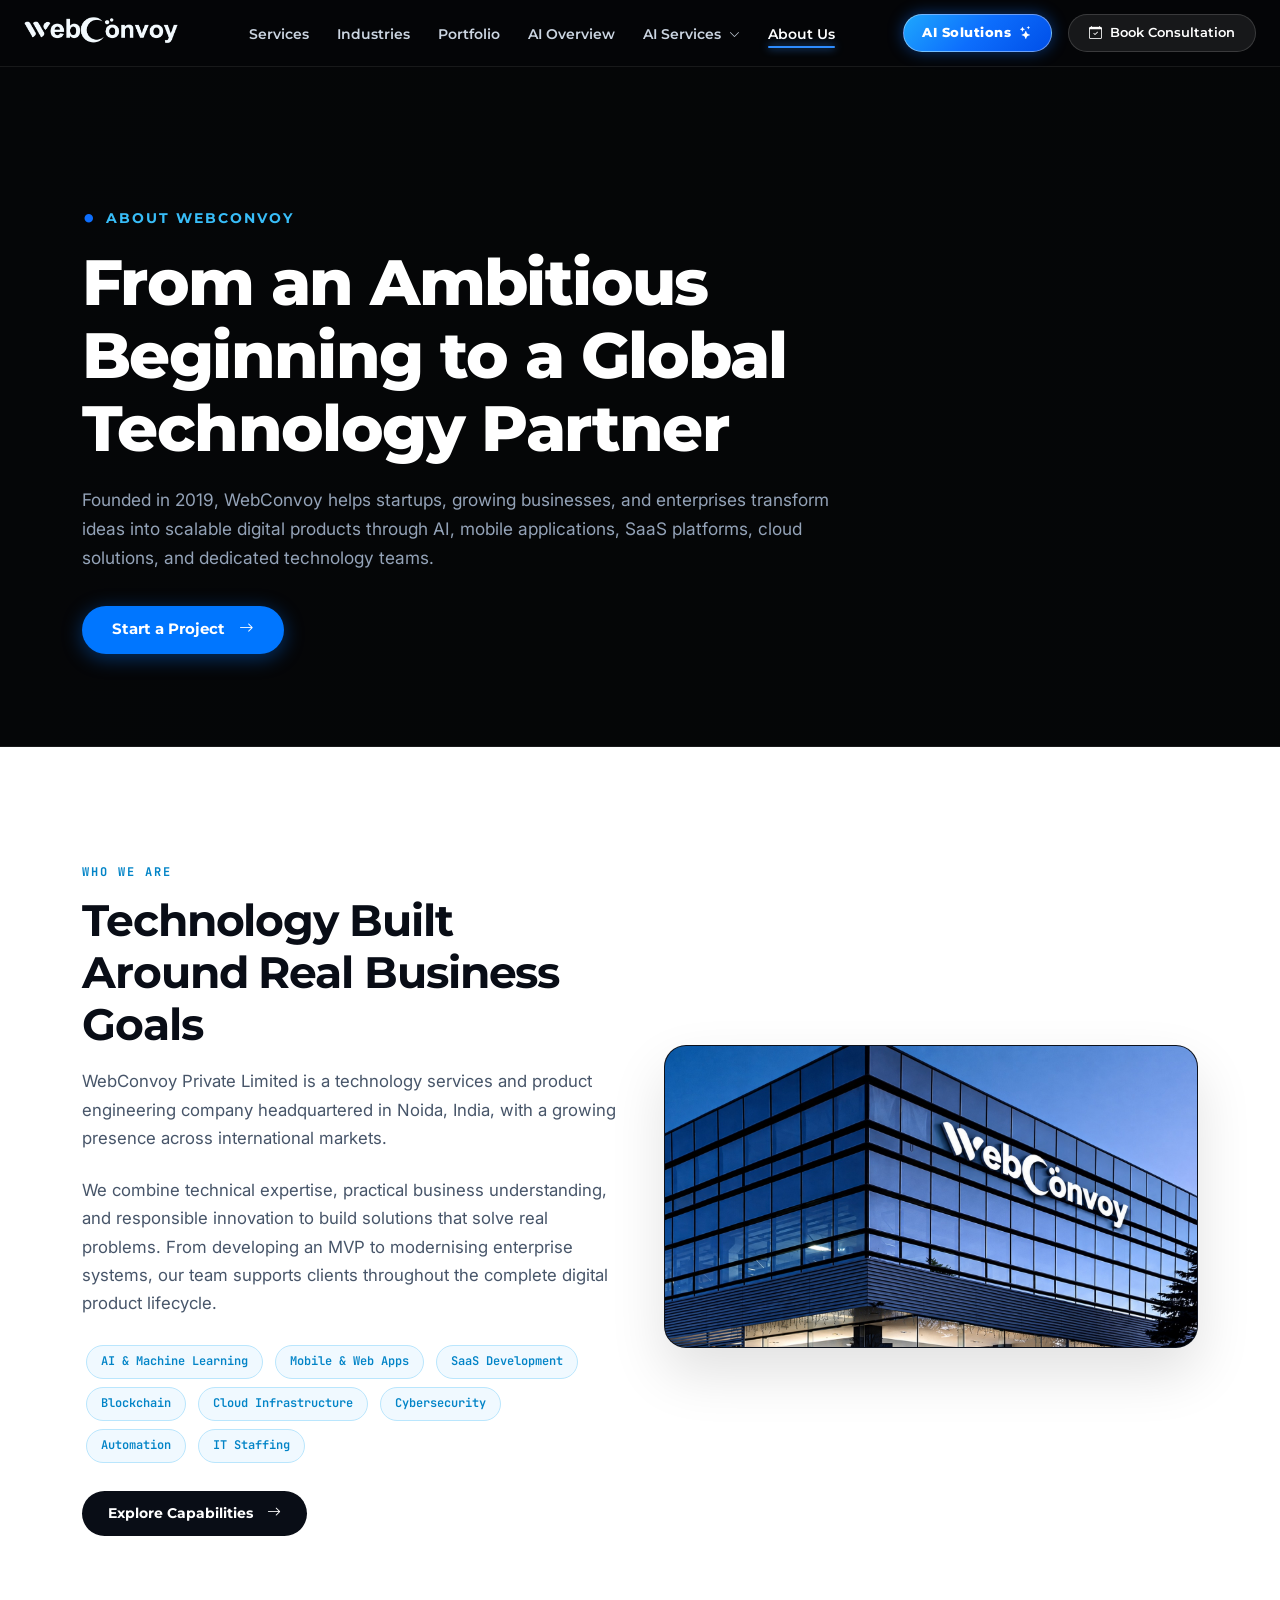
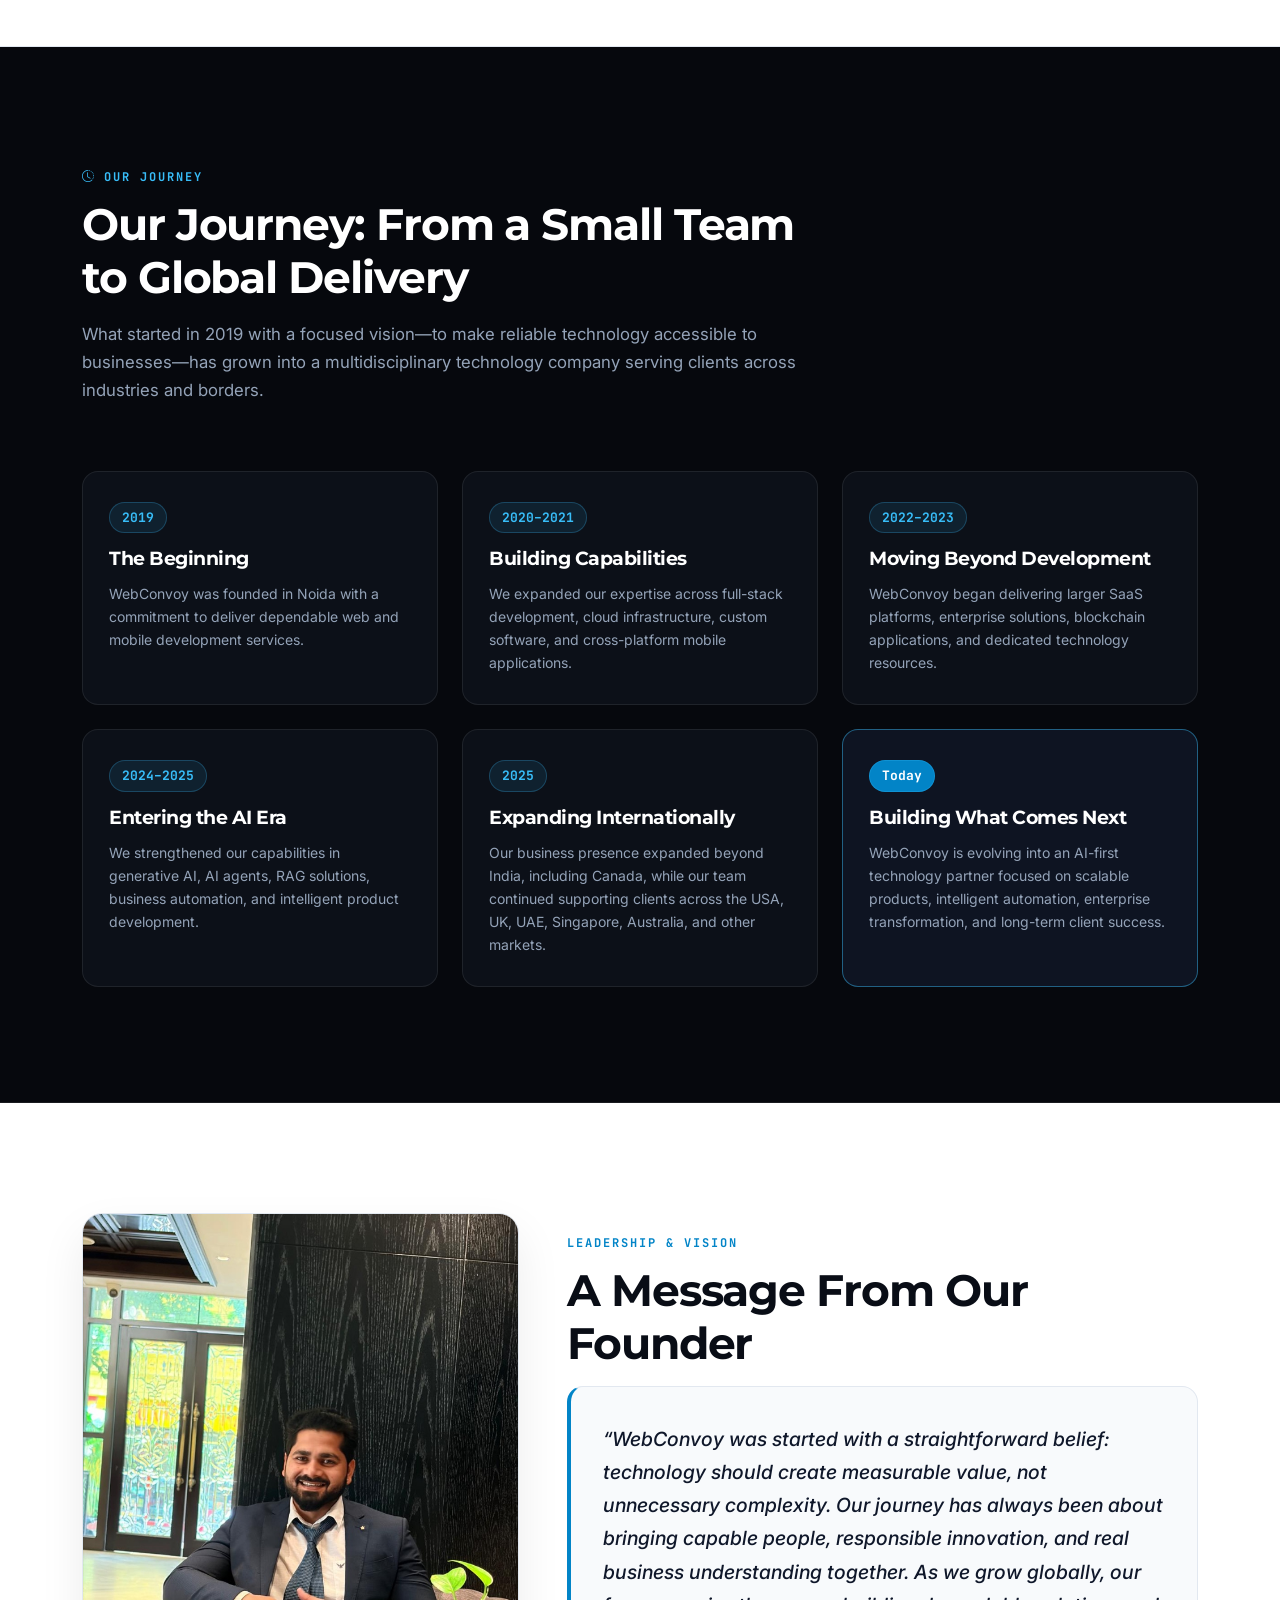
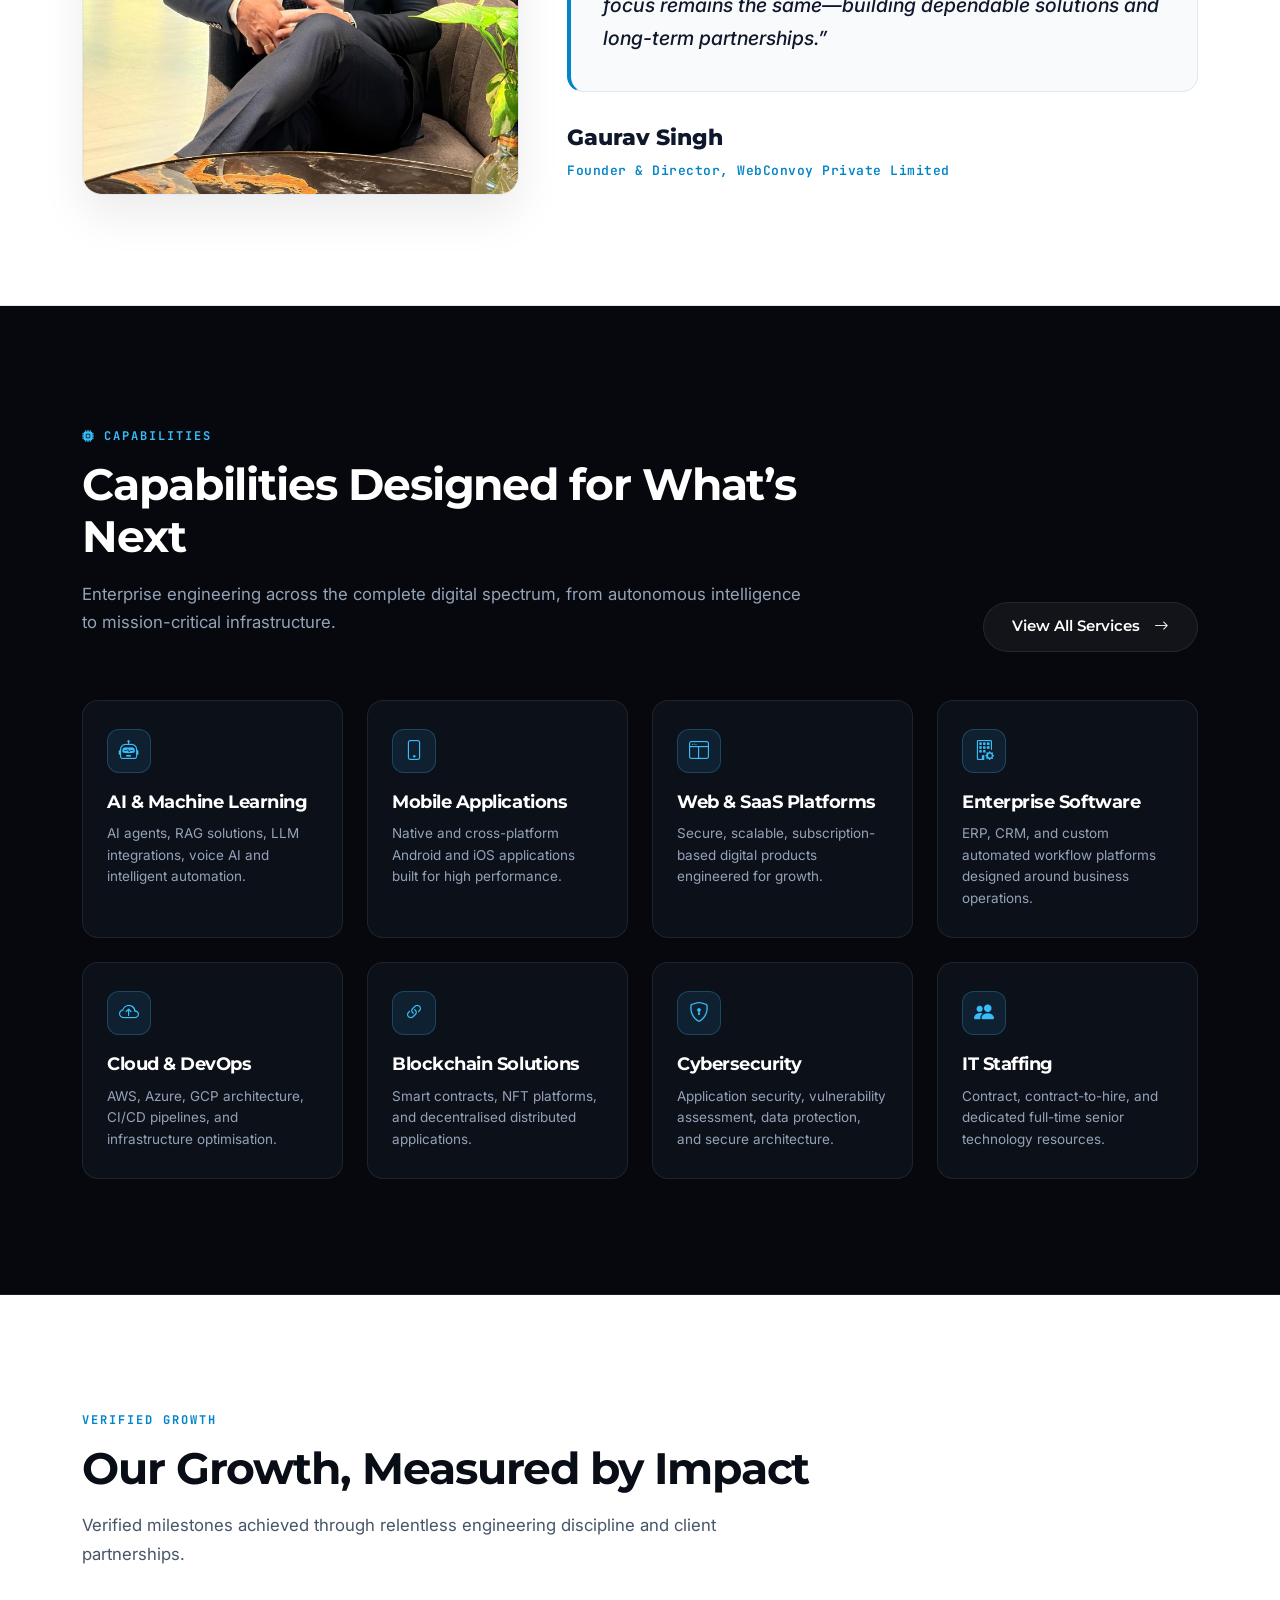
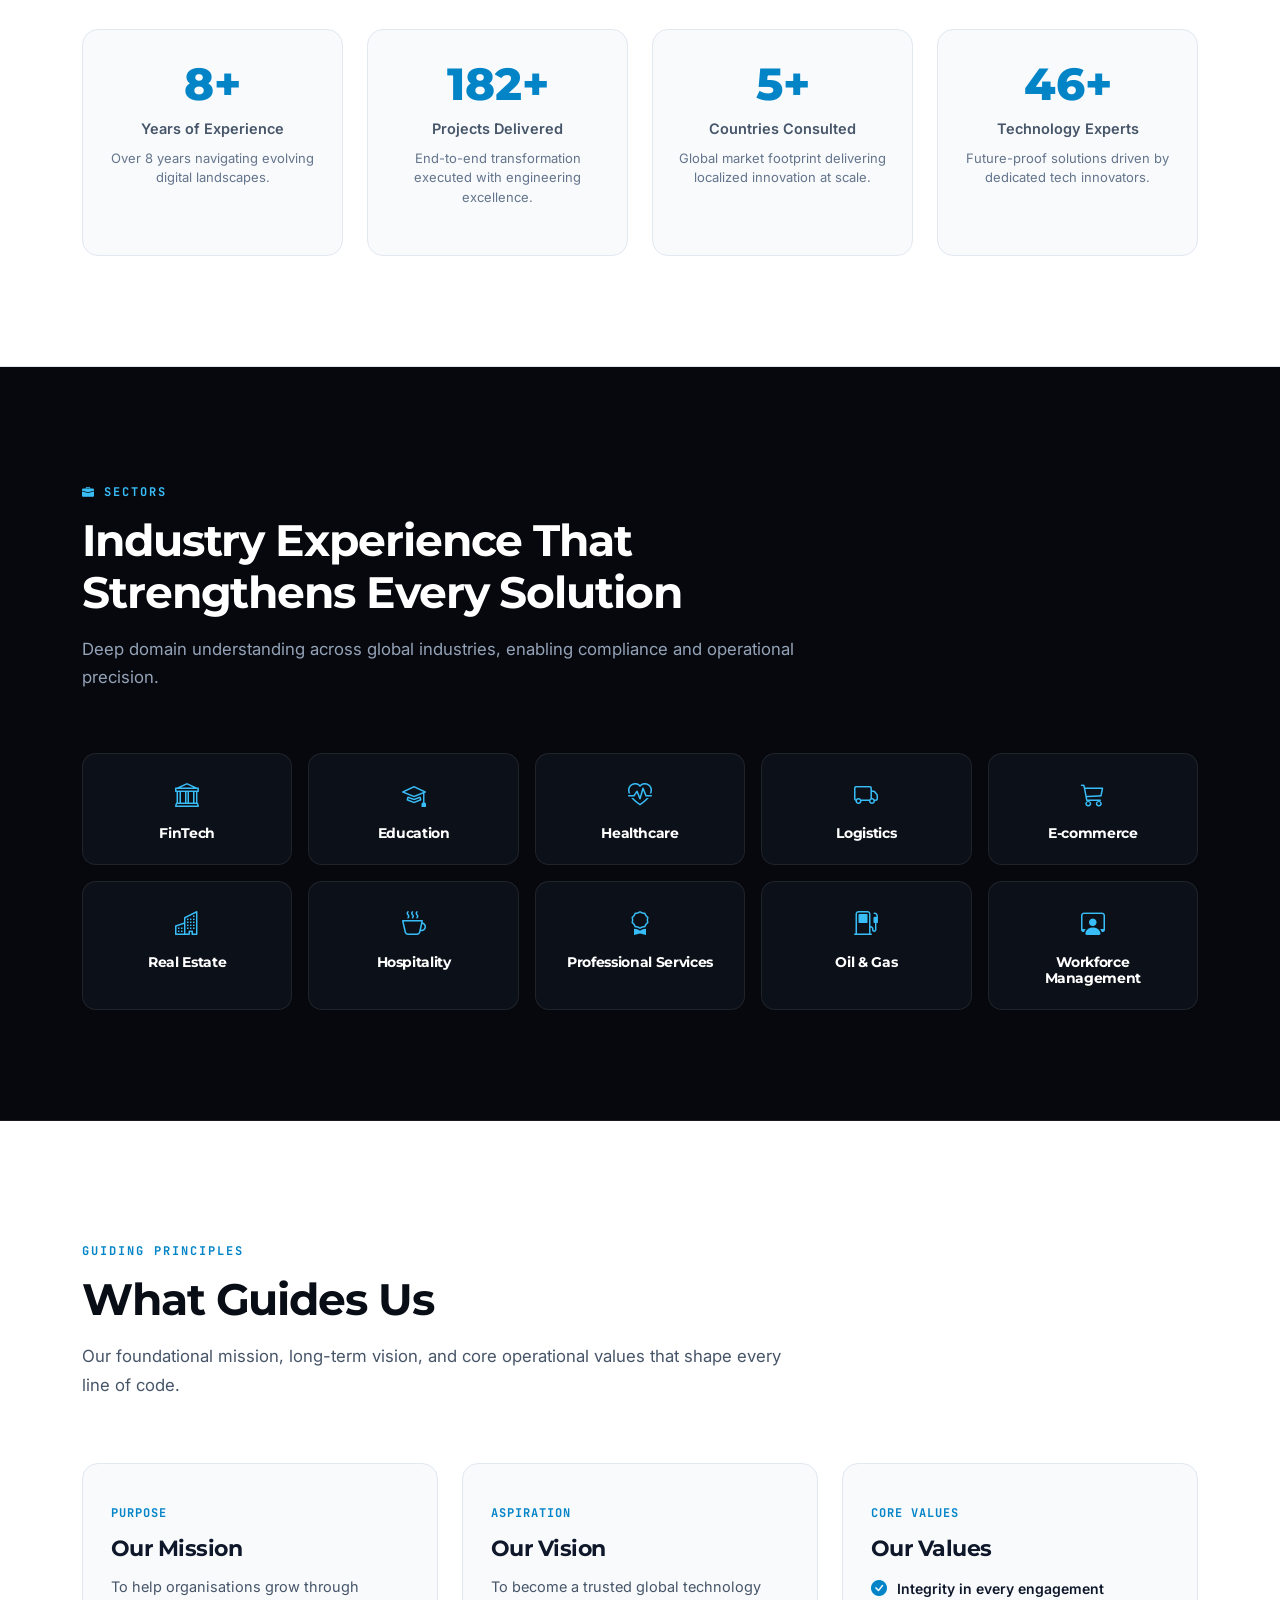
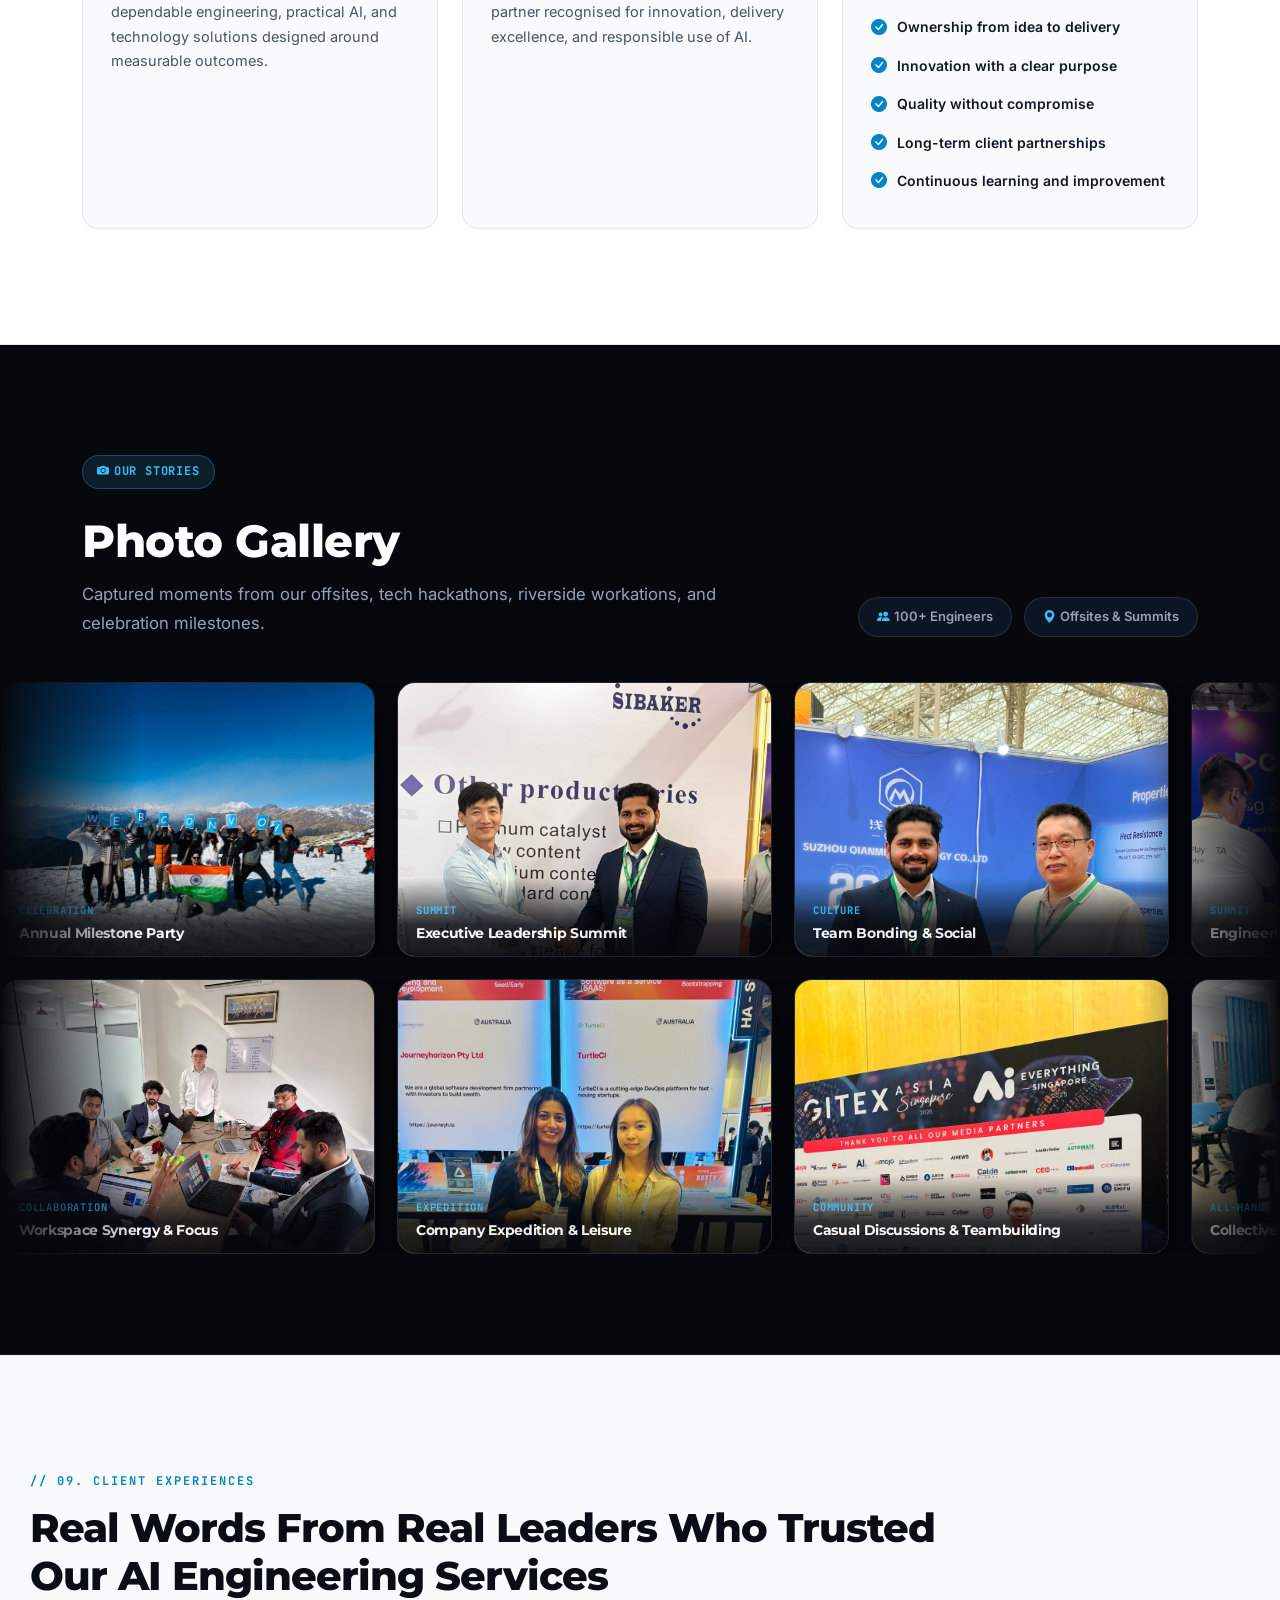
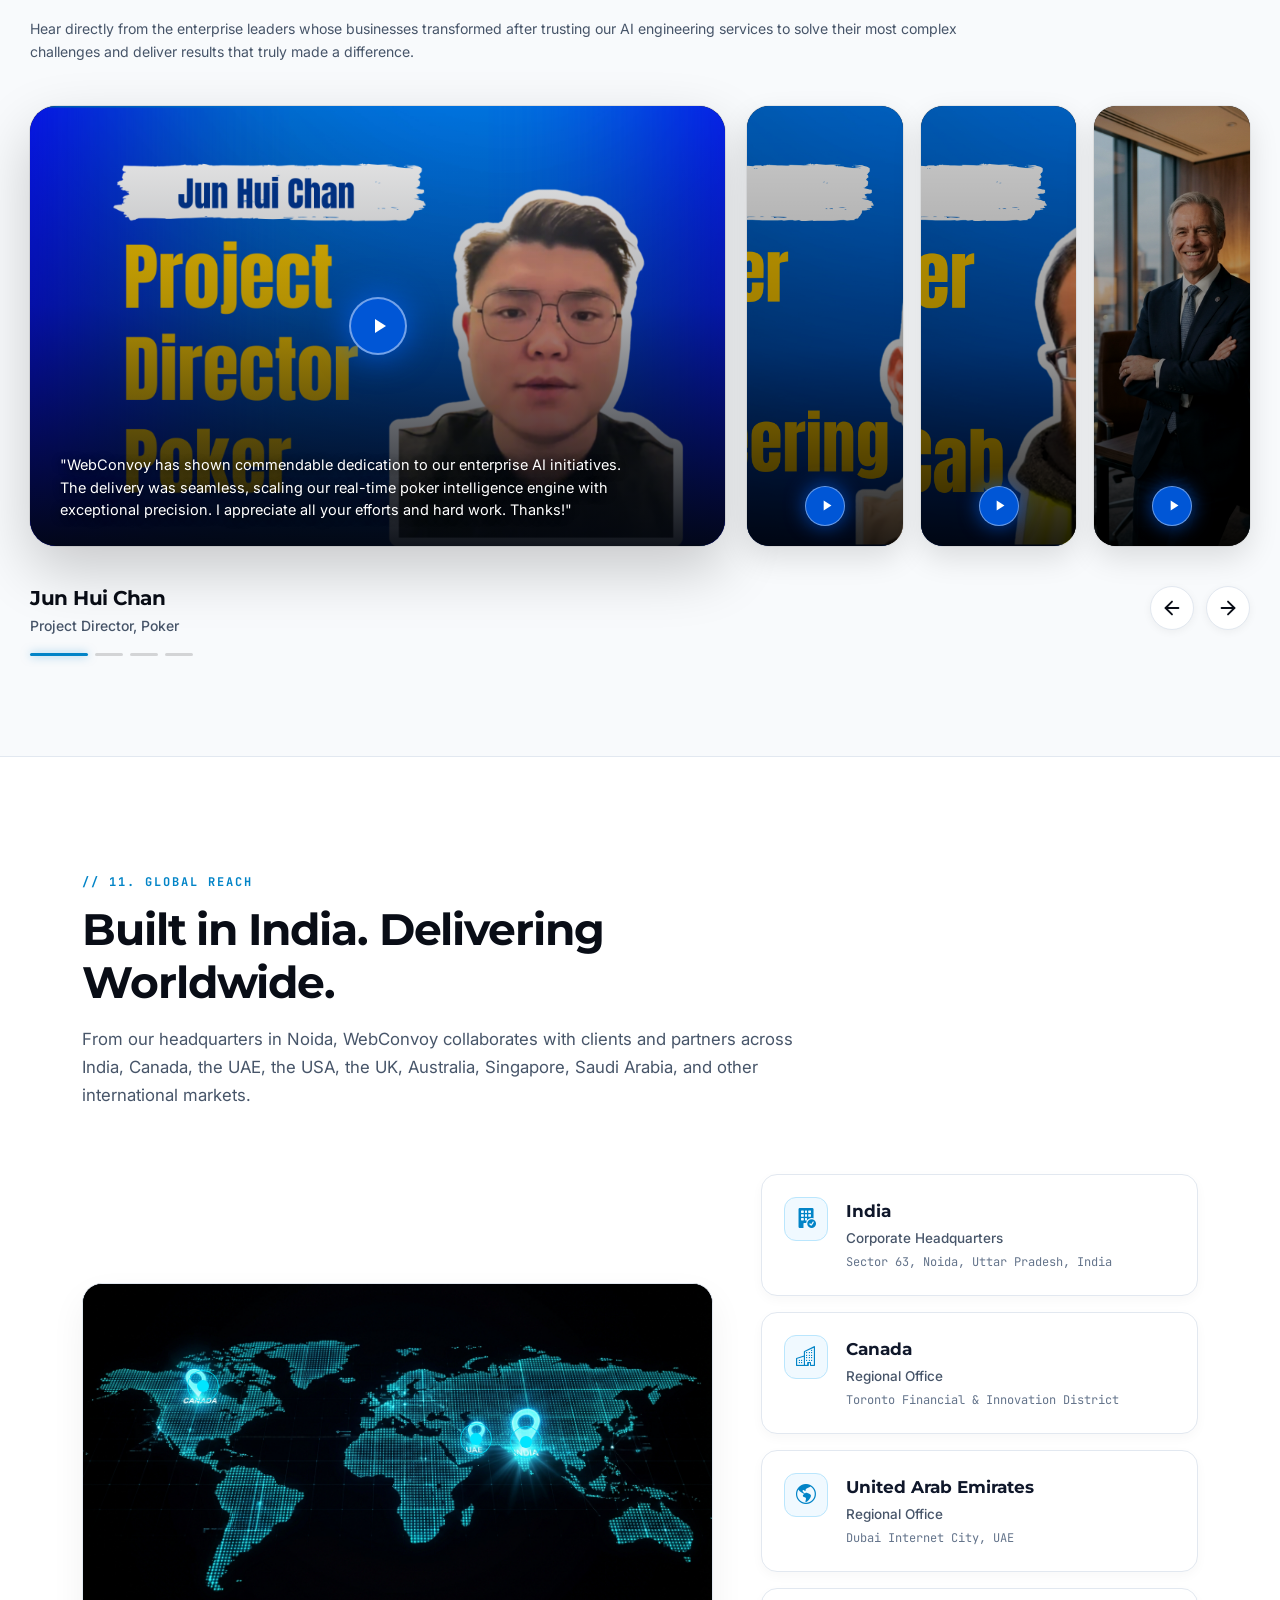
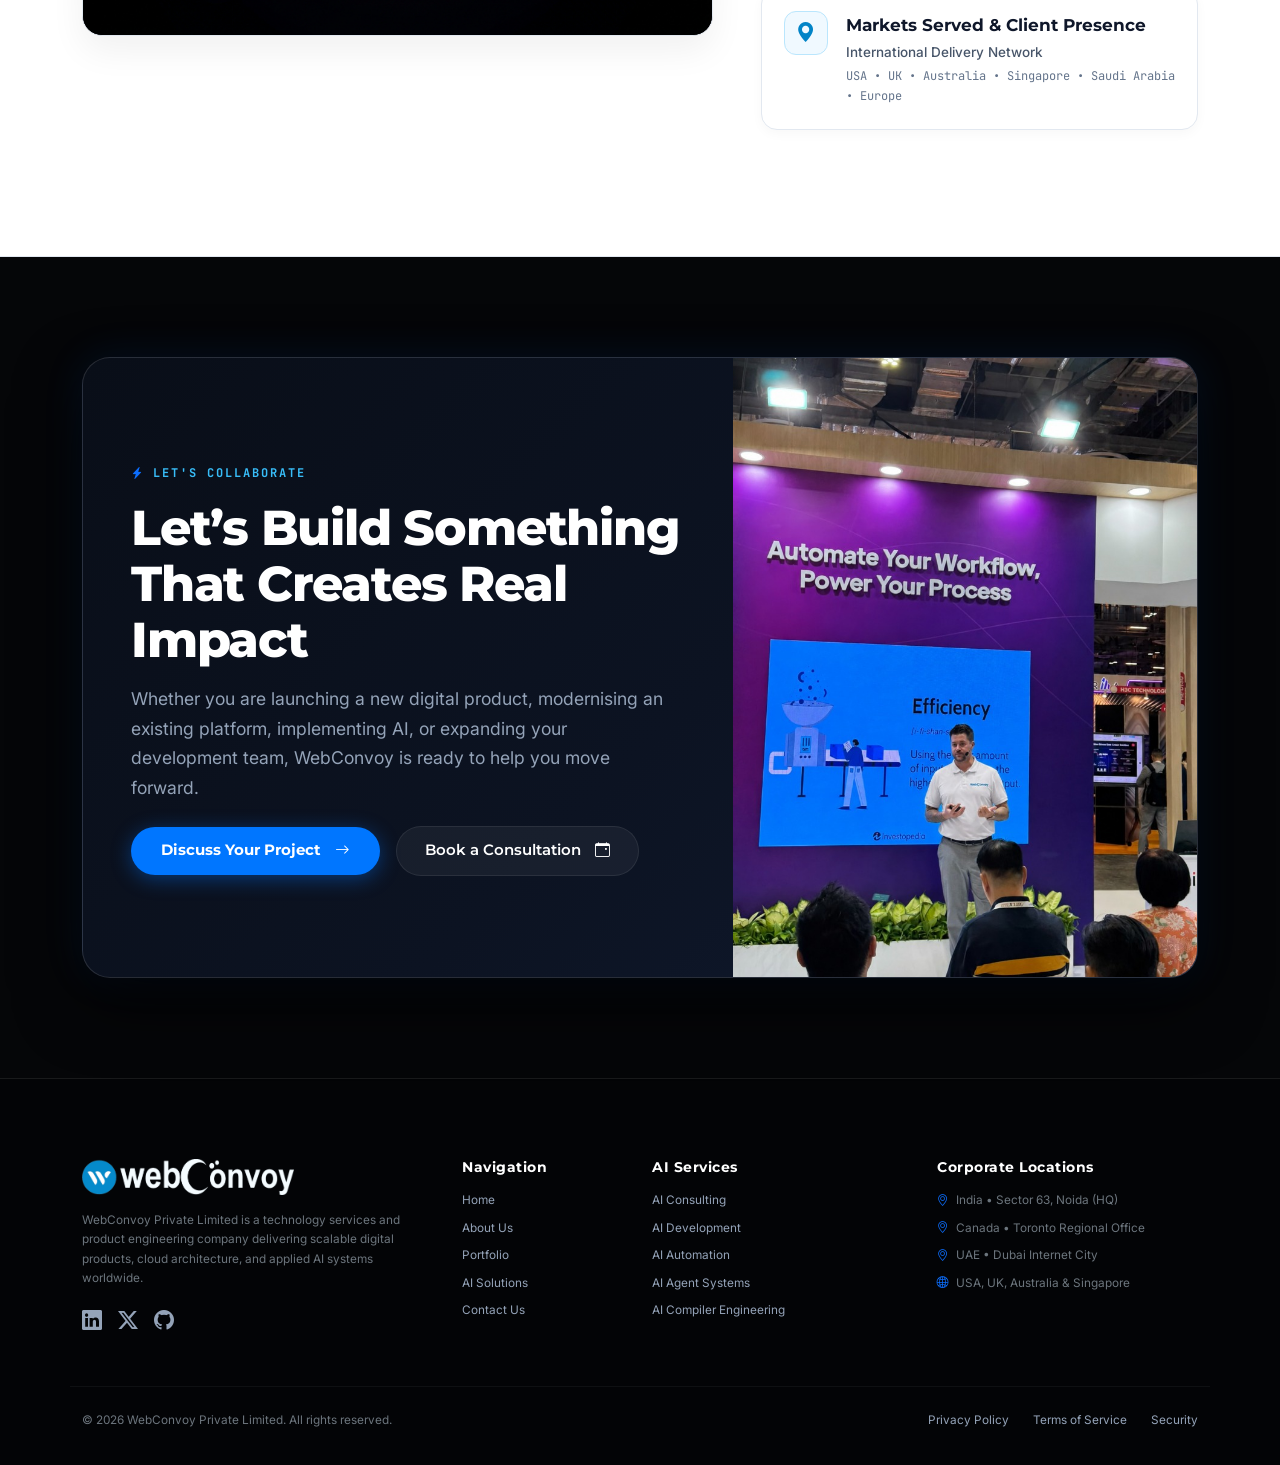
==== commit 9e48d737: "Fix mobile phone navbar responsiveness on AI and Portfolio pages, update portfolio nav logo to nav_l" ====
--- a/about-us.html
+++ b/about-us.html
@@ -1887,6 +1887,72 @@
             .cta-image-col { min-height: 240px !important; }
             .nav-cta-right .btn-nav-ai span { display: none !important; }
             .nav-cta-right .btn-nav-ai { padding: 8px 12px !important; }
+        }
+
+    
+        /* ==========================================================================
+           UNIFIED BULLETPROOF MOBILE NAVBAR RESPONSIVENESS
+           ========================================================================== */
+        @media (max-width: 991px) {
+            .nav-links-center {
+                display: none !important;
+            }
+            .nav-cta-right .btn-appinv-contact {
+                display: none !important;
+            }
+            .nav-cta-right {
+                display: flex !important;
+                align-items: center !important;
+                gap: 10px !important;
+            }
+        }
+
+        @media (max-width: 576px) {
+            html, body {
+                overflow-x: hidden !important;
+                width: 100% !important;
+                max-width: 100vw !important;
+            }
+            .main-navbar-sticky {
+                padding: 10px 0 !important;
+            }
+            .navbar-content-container {
+                padding: 0 16px !important;
+            }
+            .navbar-brand img, 
+            .navbar-content-container a img,
+            .navbar-content-container img {
+                height: 32px !important;
+                max-width: 130px !important;
+                width: auto !important;
+                object-fit: contain !important;
+            }
+            .btn-nav-ai {
+                padding: 6px 12px !important;
+                height: 34px !important;
+                font-size: 12px !important;
+                gap: 6px !important;
+            }
+            .btn-nav-ai span.ai-badge-text {
+                font-size: 12px !important;
+            }
+            .nav-cta-right {
+                display: flex !important;
+                align-items: center !important;
+                gap: 8px !important;
+            }
+            #menuToggle {
+                padding: 4px !important;
+                background: transparent !important;
+                border: none !important;
+                display: inline-flex !important;
+                align-items: center !important;
+                justify-content: center !important;
+            }
+            #menuToggle svg {
+                width: 26px !important;
+                height: 20px !important;
+            }
         }
 
     </style>
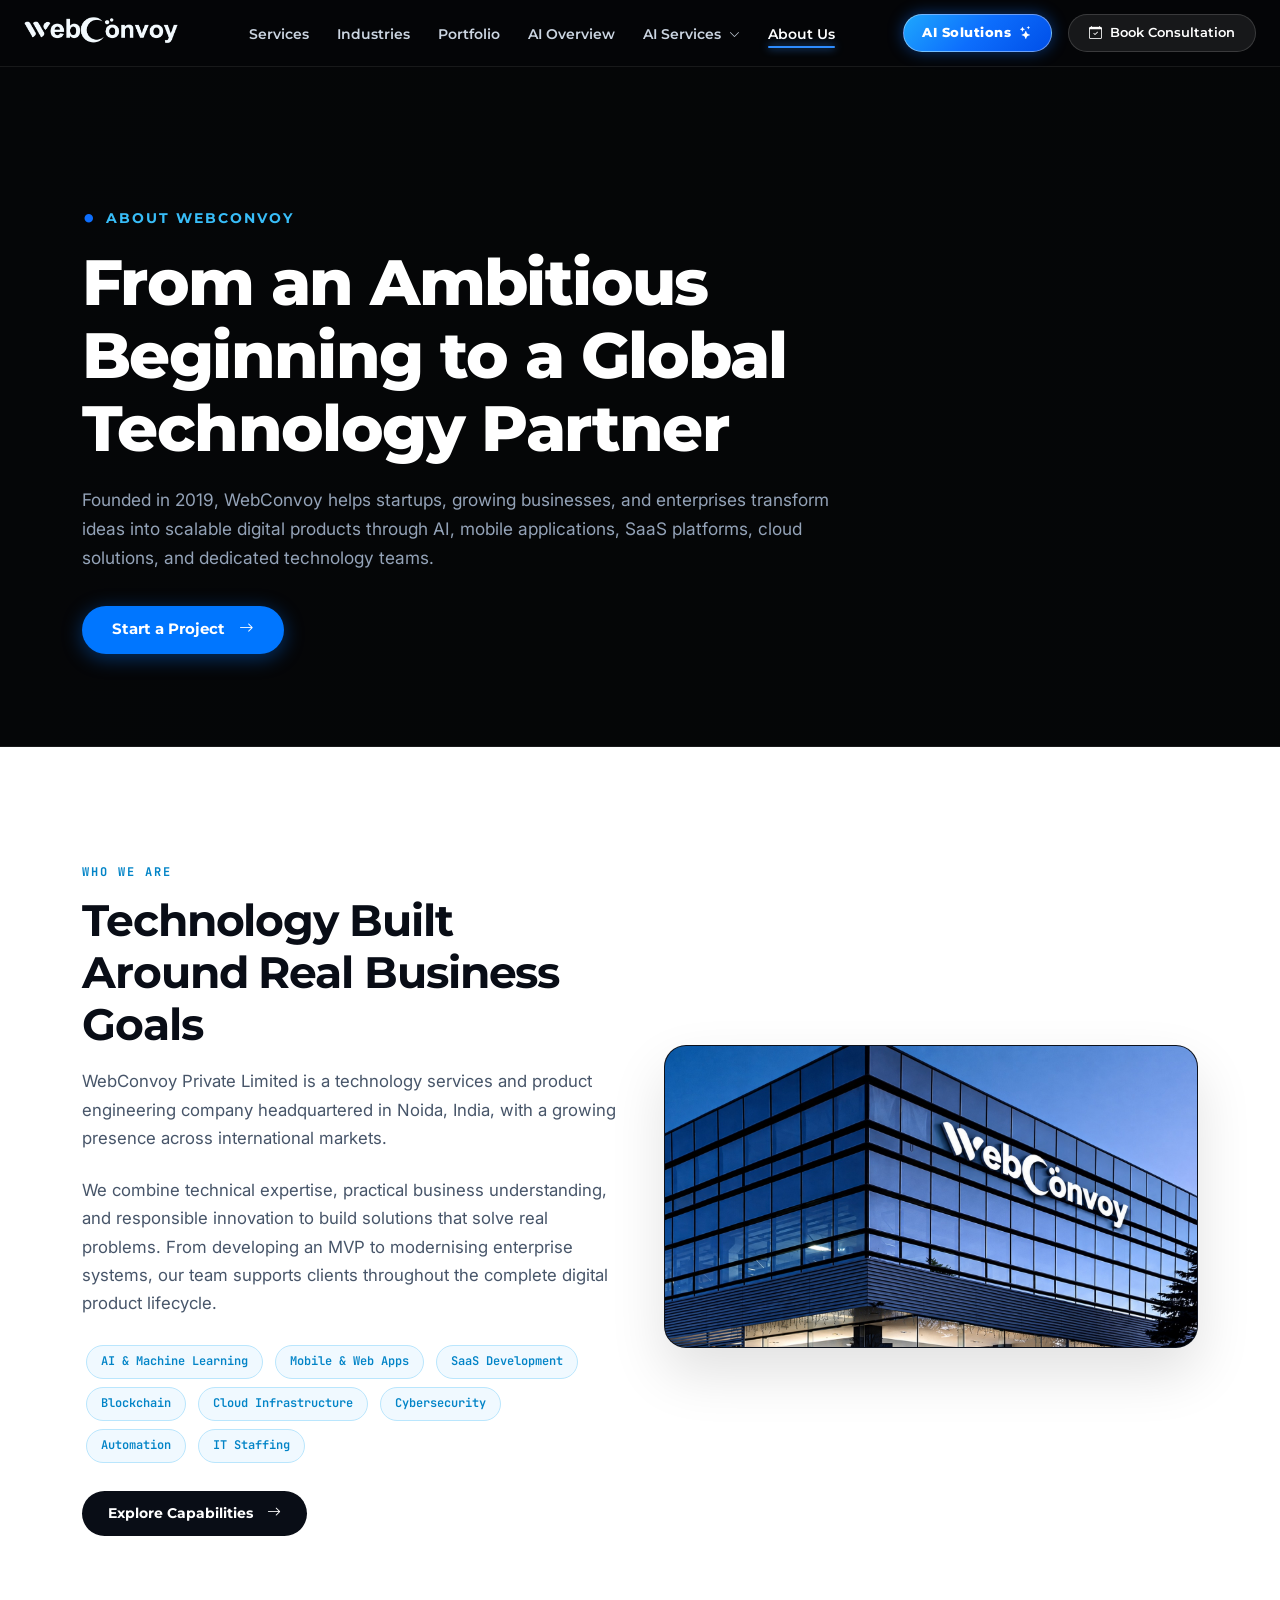
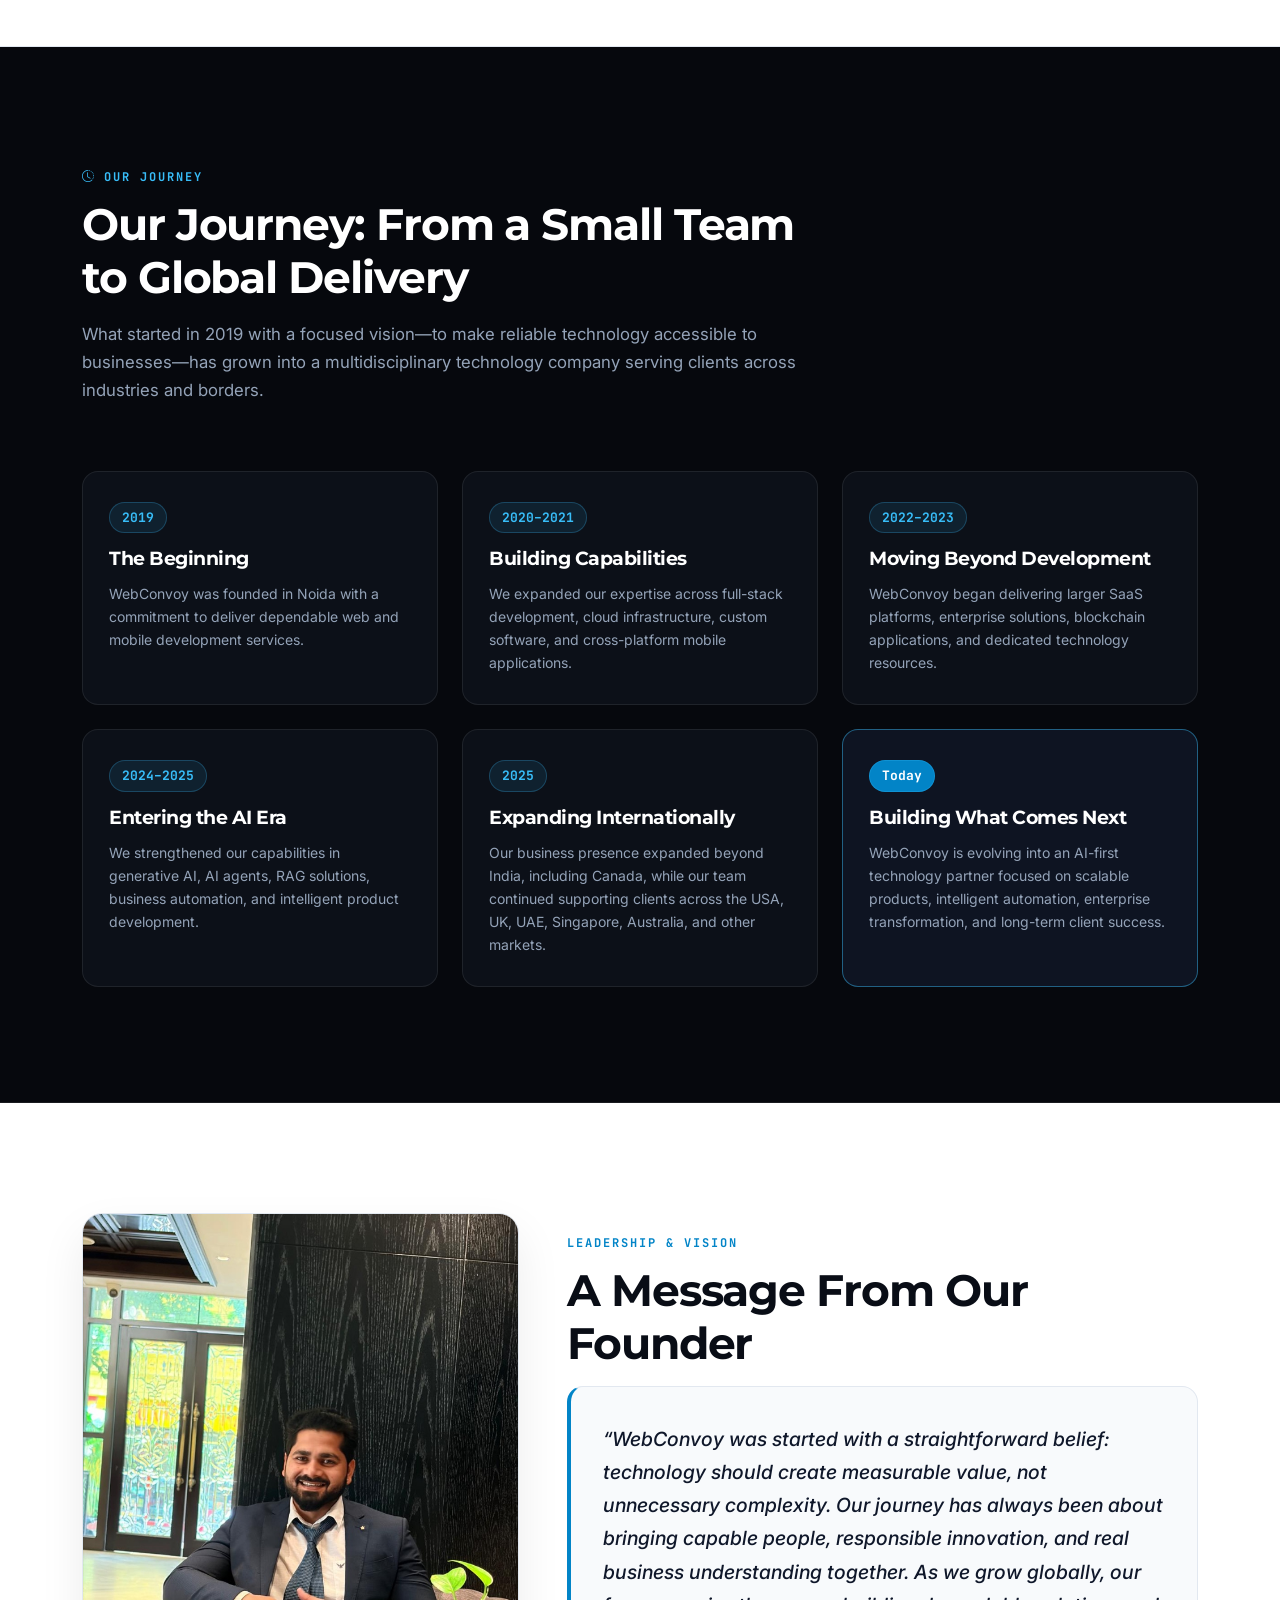
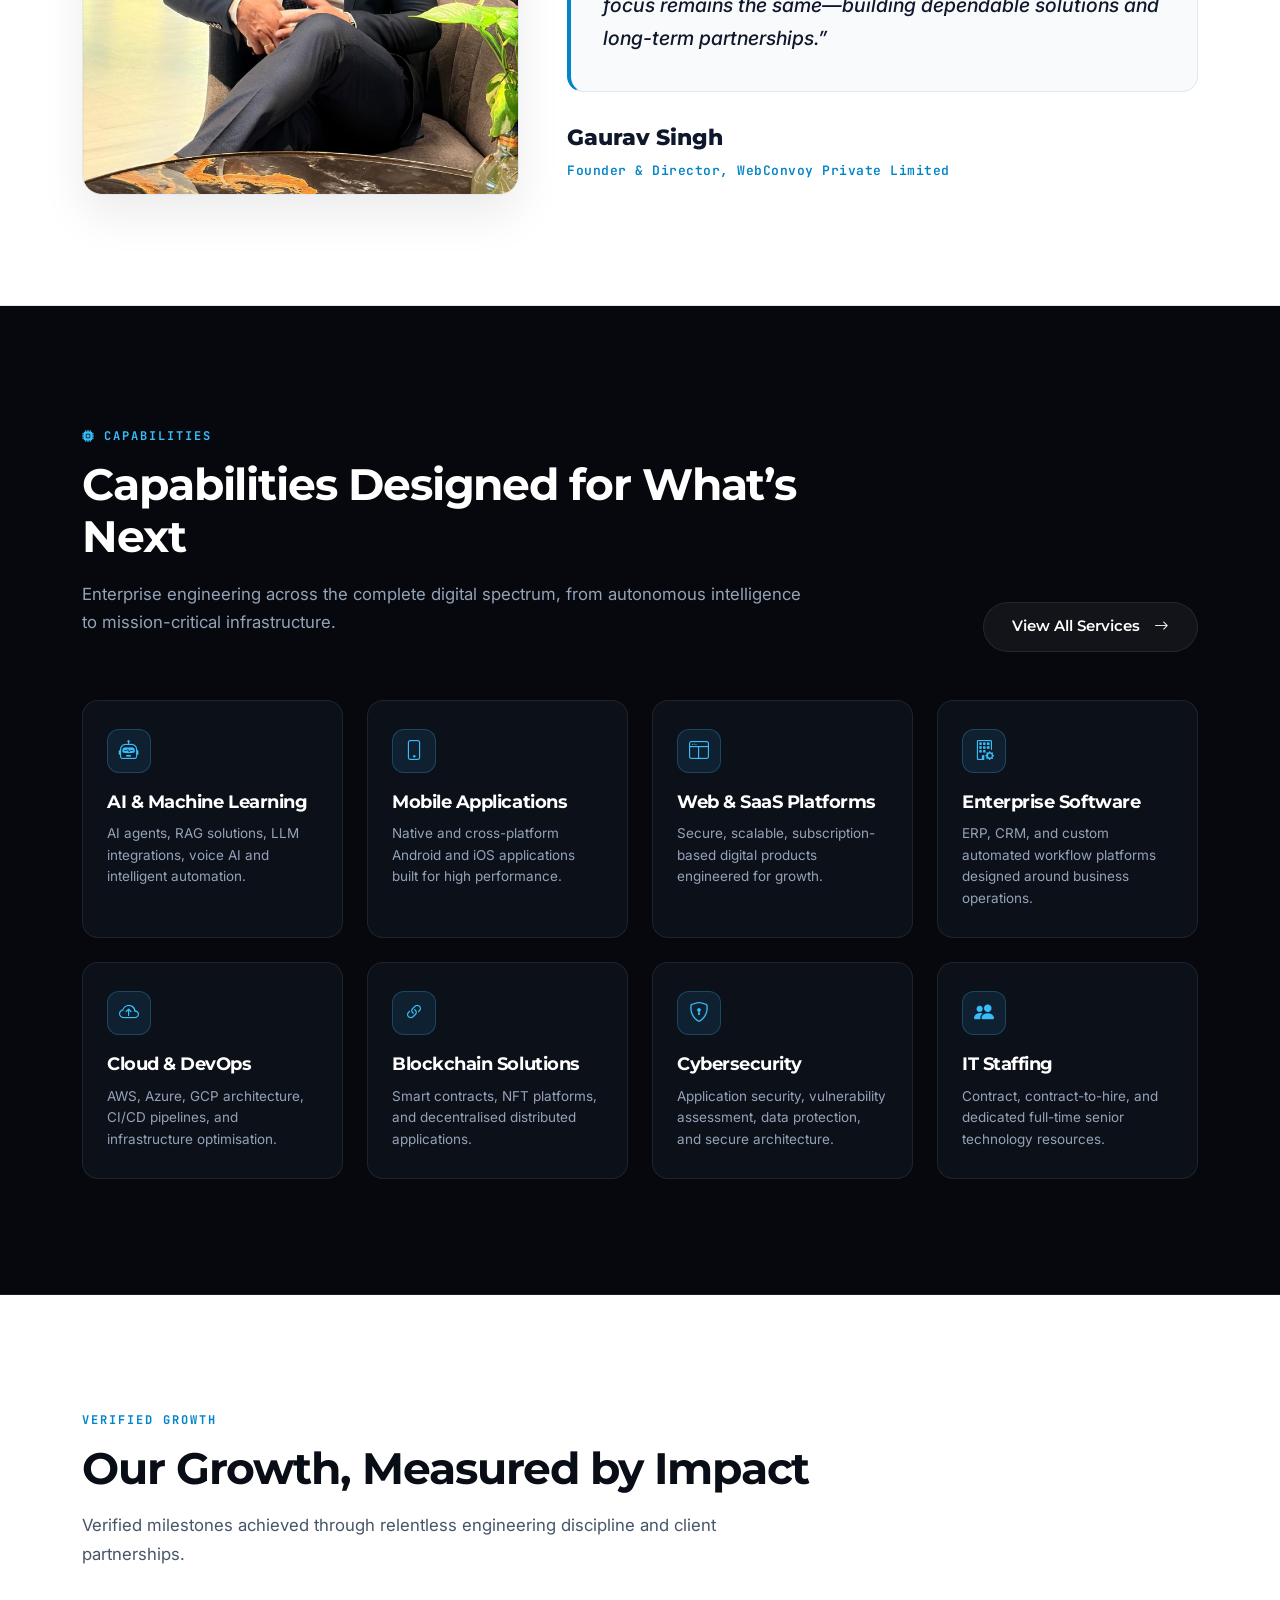
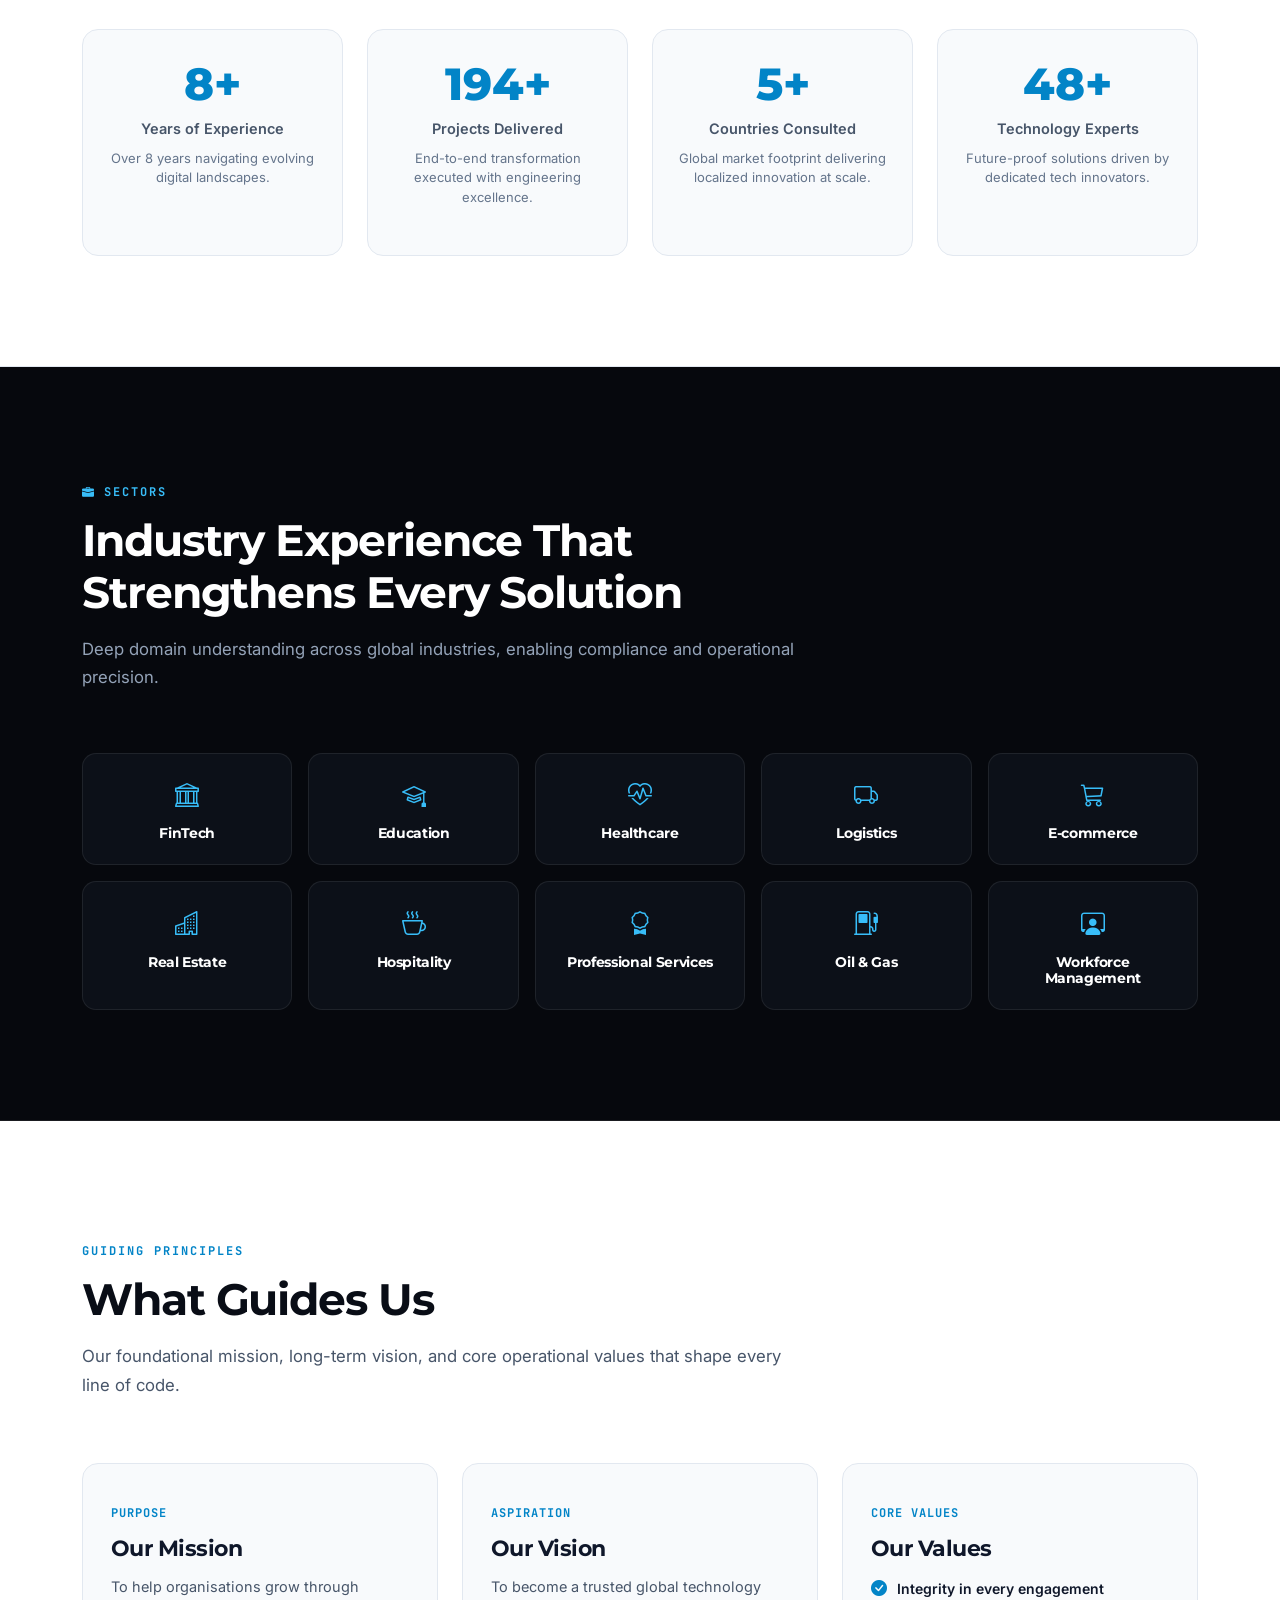
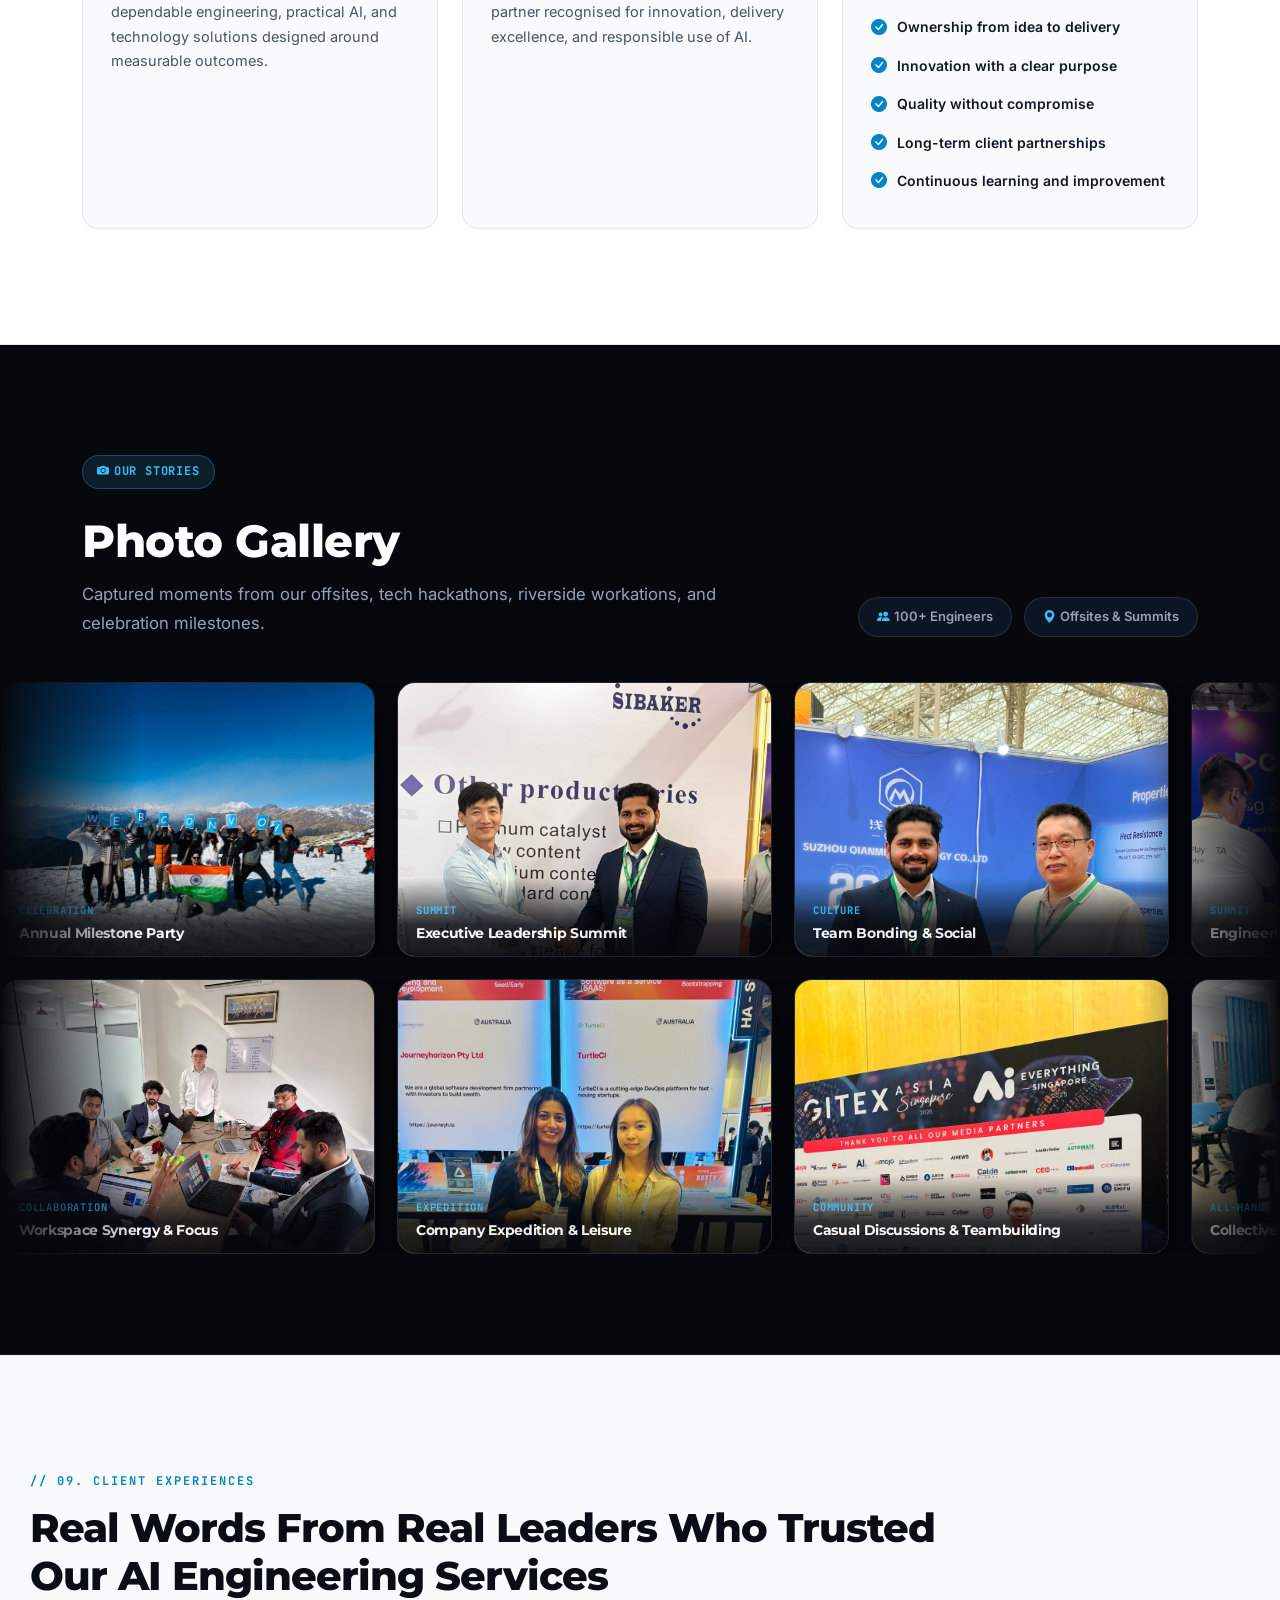
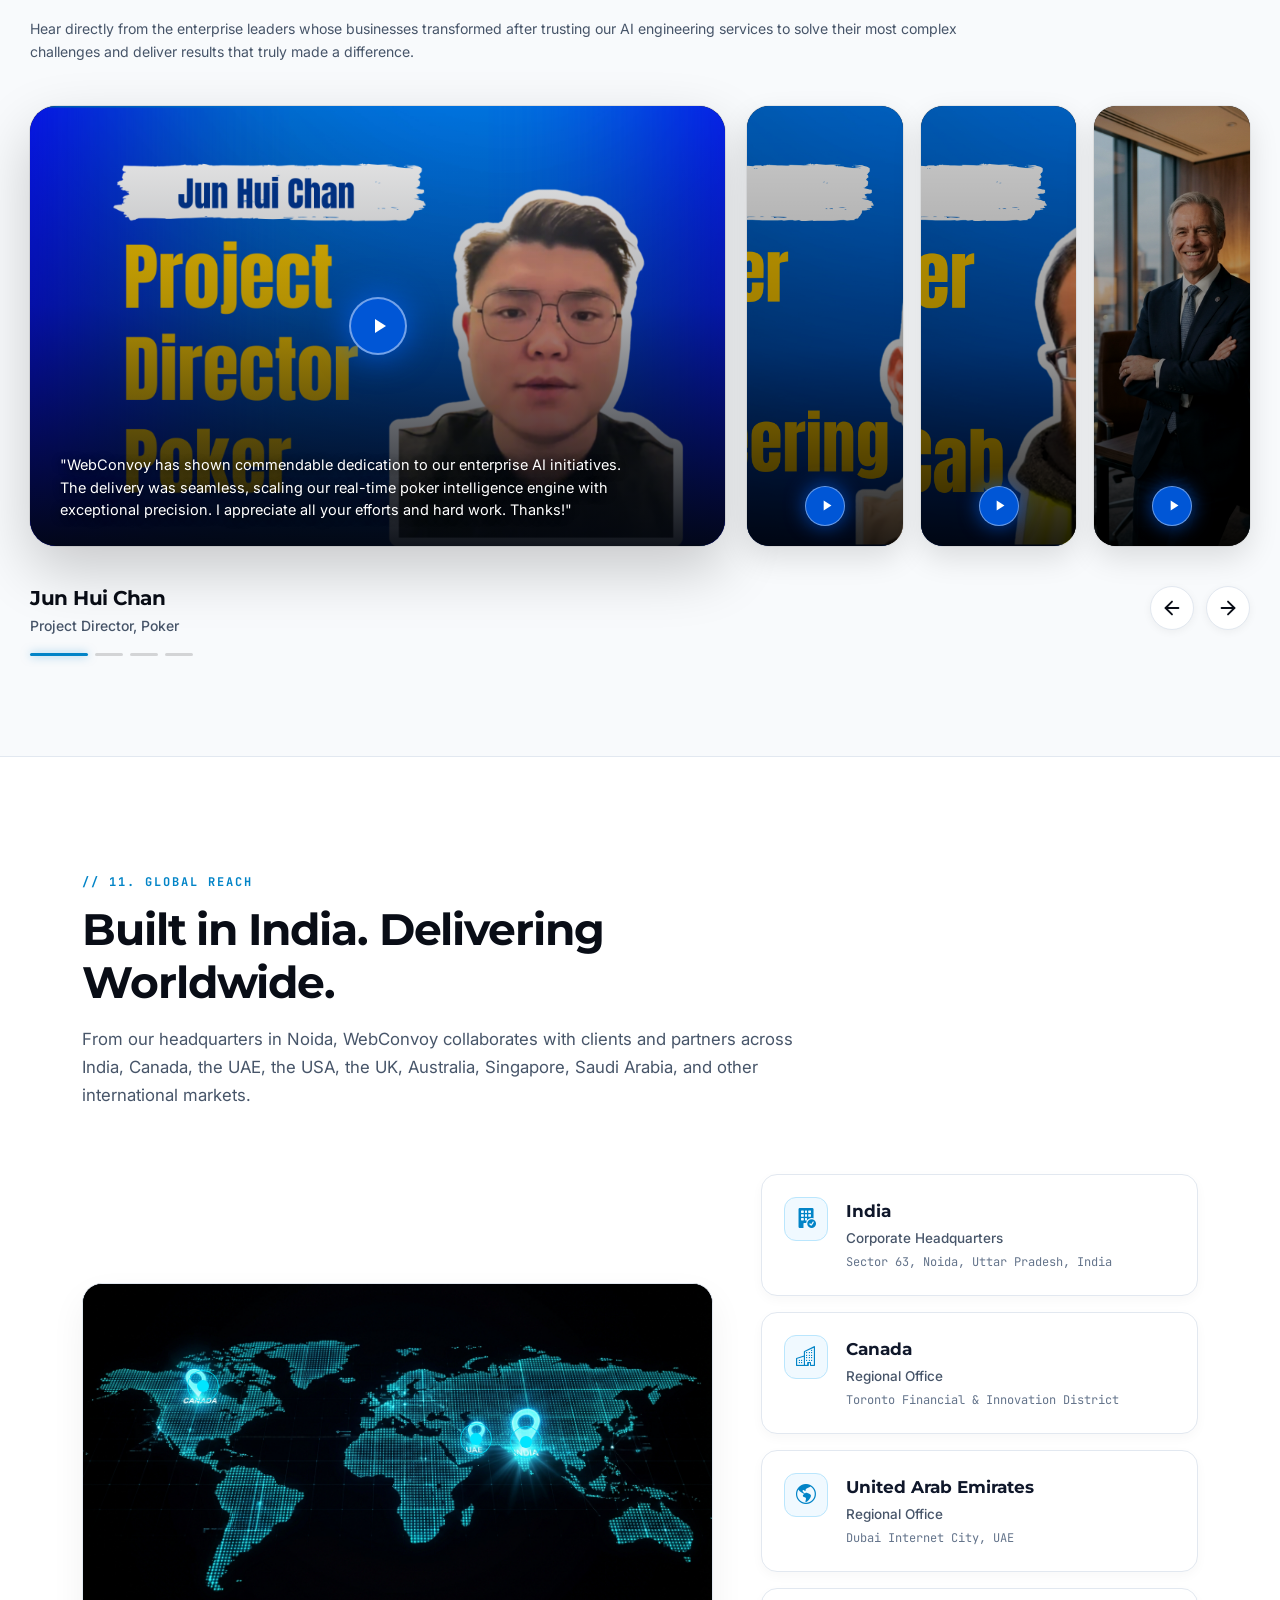
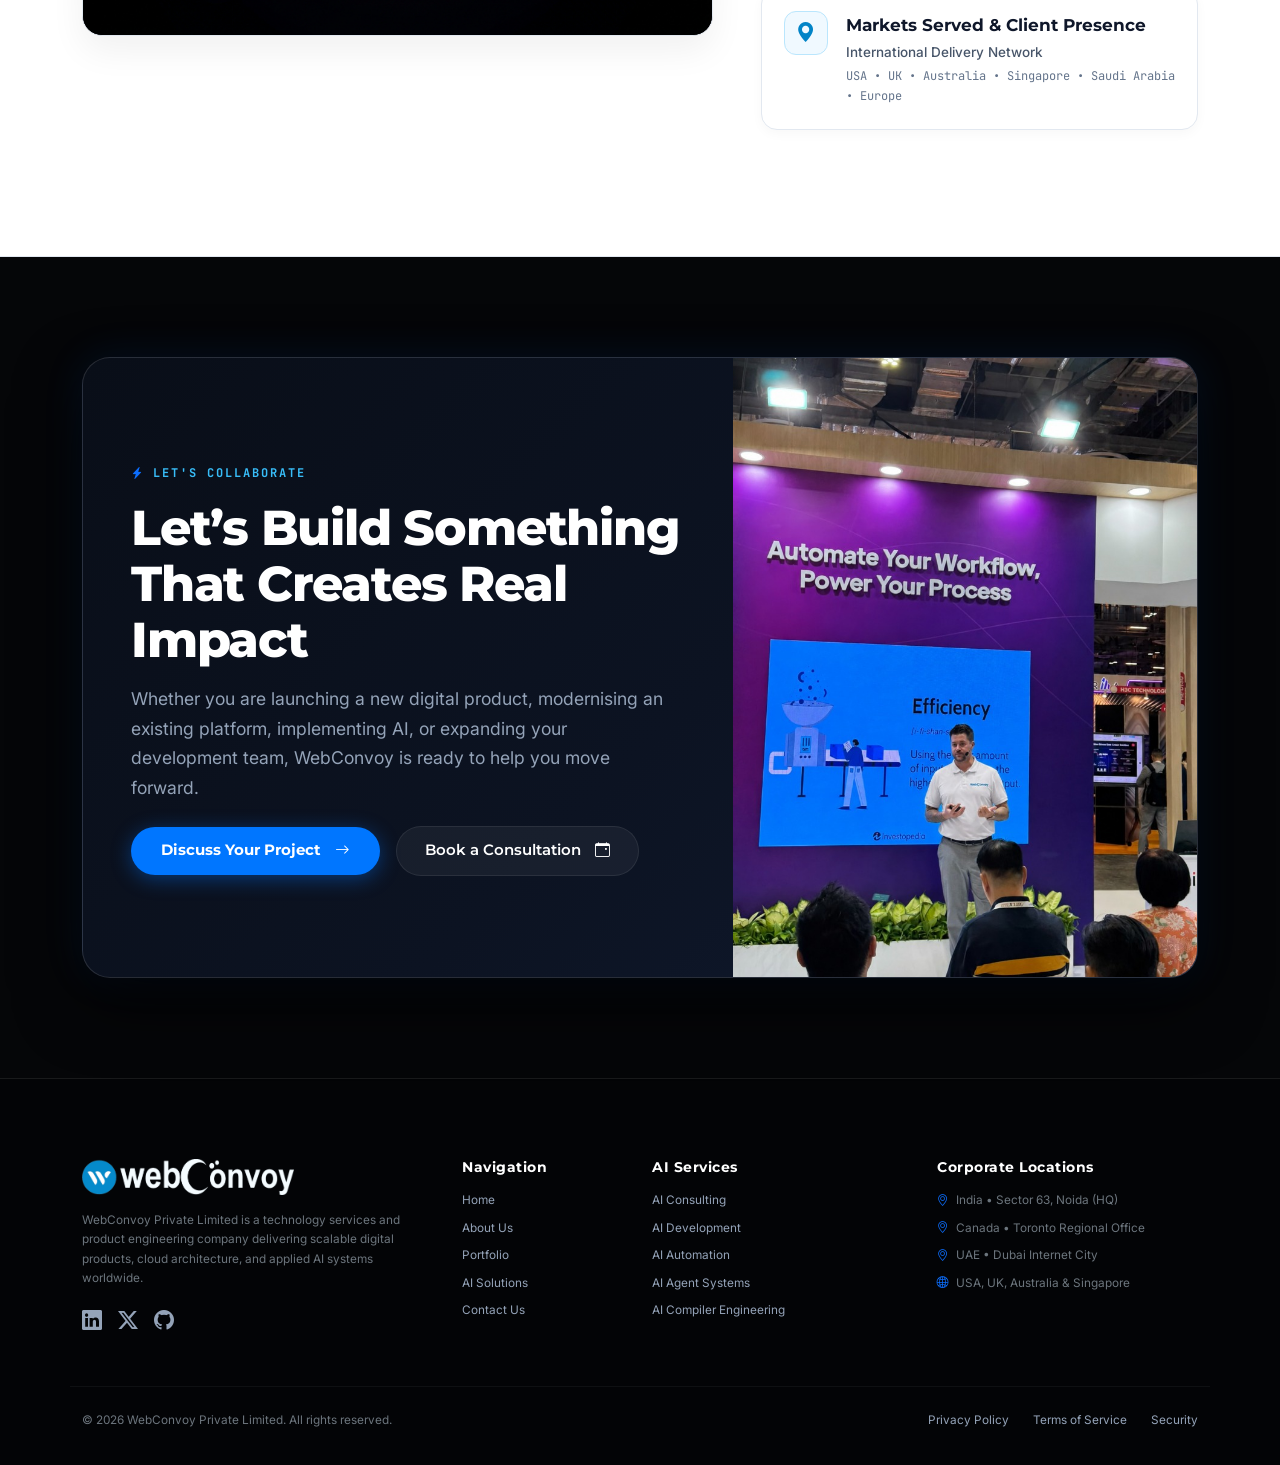
==== commit 9faf3b76: "Add expandable AI Services accordion containing all 6 AI subpages to mobile hamburger navigation acr" ====
--- a/about-us.html
+++ b/about-us.html
@@ -1955,6 +1955,117 @@
             }
         }
 
+    
+        /* ==========================================================================
+           COLLAPSIBLE AI SERVICES ACCORDION IN MOBILE HAMBURGER MENU
+           ========================================================================== */
+        .mobile-menu-item-group {
+            border-radius: 14px !important;
+            background: rgba(14, 24, 48, 0.45) !important;
+            border: 1px solid rgba(56, 189, 248, 0.22) !important;
+            overflow: hidden !important;
+            margin: 4px 0 8px !important;
+            transition: all 0.25s ease !important;
+        }
+
+        .mobile-group-header {
+            display: flex !important;
+            align-items: center !important;
+            justify-content: space-between !important;
+            padding: 13px 16px !important;
+            cursor: pointer !important;
+            user-select: none !important;
+            background: rgba(255, 255, 255, 0.03) !important;
+        }
+
+        .mobile-group-label {
+            font-family: var(--font-head) !important;
+            font-size: 15px !important;
+            font-weight: 700 !important;
+            color: #38bdf8 !important;
+            display: flex !important;
+            align-items: center !important;
+            gap: 10px !important;
+        }
+
+        .mobile-group-arrow {
+            color: #38bdf8 !important;
+            font-size: 13px !important;
+            transition: transform 0.25s ease !important;
+        }
+
+        .mobile-menu-item-group.open .mobile-group-arrow {
+            transform: rotate(180deg) !important;
+        }
+
+        .mobile-submenu-panel {
+            display: flex !important;
+            flex-direction: column !important;
+            gap: 6px !important;
+            padding: 8px 10px 12px 10px !important;
+            border-top: 1px solid rgba(56, 189, 248, 0.12) !important;
+        }
+
+        .mobile-menu-item-group:not(.open) .mobile-submenu-panel {
+            display: none !important;
+        }
+
+        .mobile-sub-link {
+            display: flex !important;
+            align-items: center !important;
+            gap: 12px !important;
+            padding: 9px 12px !important;
+            border-radius: 10px !important;
+            color: #cbd5e1 !important;
+            text-decoration: none !important;
+            background: rgba(255, 255, 255, 0.02) !important;
+            border: 1px solid rgba(255, 255, 255, 0.05) !important;
+            transition: all 0.2s ease !important;
+        }
+
+        .mobile-sub-link:hover,
+        .mobile-sub-link:active {
+            background: rgba(0, 102, 255, 0.2) !important;
+            border-color: rgba(56, 189, 248, 0.4) !important;
+            color: #ffffff !important;
+            transform: translateX(3px) !important;
+        }
+
+        .mobile-sub-link i {
+            font-size: 18px !important;
+            width: 26px !important;
+            text-align: center !important;
+            flex-shrink: 0 !important;
+        }
+
+        .mobile-sub-link div {
+            display: flex !important;
+            flex-direction: column !important;
+            line-height: 1.25 !important;
+        }
+
+        .mobile-sub-link strong {
+            font-family: var(--font-head) !important;
+            font-size: 13.5px !important;
+            color: #ffffff !important;
+            font-weight: 600 !important;
+        }
+
+        .mobile-sub-link span {
+            font-size: 11px !important;
+            color: #94a3b8 !important;
+            margin-top: 2px !important;
+        }
+
+        .mobile-sub-link.highlight-overview {
+            background: rgba(18, 107, 255, 0.14) !important;
+            border-color: rgba(56, 189, 248, 0.3) !important;
+        }
+
+        .mobile-sub-link.highlight-overview strong {
+            color: #38bdf8 !important;
+        }
+
     </style>
 </head>
 <body>
@@ -2053,7 +2164,66 @@
 
         <!-- Navigation List -->
         <ul>
-            <li><a class="nav-link" href="ai.html" style="color: #38bdf8; font-weight: 700;">✨ Enterprise AI Solutions</a></li>
+                        <!-- Expandable AI Services Group with all 6 Subpages -->
+            <li class="mobile-menu-item-group open" id="mobileAiGroup">
+                <div class="mobile-group-header" onclick="toggleMobileAiMenu(event)">
+                    <span class="mobile-group-label">
+                        <i class="bi bi-cpu"></i> AI Services
+                    </span>
+                    <i class="bi bi-chevron-down mobile-group-arrow"></i>
+                </div>
+                <div class="mobile-submenu-panel" id="mobileAiSubmenu">
+                    <a href="ai.html" class="mobile-sub-link highlight-overview">
+                        <i class="bi bi-stars"></i>
+                        <div>
+                            <strong>AI Overview</strong>
+                            <span>Enterprise Architecture &amp; Solutions</span>
+                        </div>
+                    </a>
+                    <a href="ai-consulting.html" class="mobile-sub-link">
+                        <i class="bi bi-compass" style="color: #38bdf8;"></i>
+                        <div>
+                            <strong>AI Consulting</strong>
+                            <span>Roadmaps &amp; Strategy</span>
+                        </div>
+                    </a>
+                    <a href="ai-development.html" class="mobile-sub-link">
+                        <i class="bi bi-cpu" style="color: #818cf8;"></i>
+                        <div>
+                            <strong>AI Development</strong>
+                            <span>LLMs &amp; RAG Systems</span>
+                        </div>
+                    </a>
+                    <a href="ai-automation.html" class="mobile-sub-link">
+                        <i class="bi bi-gear-wide-connected" style="color: #34d399;"></i>
+                        <div>
+                            <strong>AI Automation</strong>
+                            <span>Cognitive Ops &amp; OCR</span>
+                        </div>
+                    </a>
+                    <a href="ai-agents.html" class="mobile-sub-link">
+                        <i class="bi bi-robot" style="color: #f472b6;"></i>
+                        <div>
+                            <strong>AI Agents</strong>
+                            <span>Autonomous Workflows</span>
+                        </div>
+                    </a>
+                    <a href="ai-compiler.html" class="mobile-sub-link">
+                        <i class="bi bi-lightning-charge" style="color: #fbbf24;"></i>
+                        <div>
+                            <strong>AI Compilers</strong>
+                            <span>Tensor Optimization</span>
+                        </div>
+                    </a>
+                    <a href="ai-integration.html" class="mobile-sub-link">
+                        <i class="bi bi-diagram-3" style="color: #c084fc;"></i>
+                        <div>
+                            <strong>AI Integration</strong>
+                            <span>APIs &amp; Connectors</span>
+                        </div>
+                    </a>
+                </div>
+            </li>
             <li><a class="nav-link" href="index.html#services-orbit-section">Services</a></li>
             <li><a class="nav-link" href="portfolio.html">Portfolio</a></li>
             <li><a class="nav-link" href="about-us.html" style="color: #38bdf8;">About Us</a></li>
@@ -3359,6 +3529,19 @@
             });
         }
 
+    
+        // Toggle Mobile AI Services Accordion Group
+        function toggleMobileAiMenu(e) {
+            if (e) {
+                e.preventDefault();
+                e.stopPropagation();
+            }
+            const group = document.getElementById('mobileAiGroup');
+            if (group) {
+                group.classList.toggle('open');
+            }
+        }
+
     </script>
 
 </body>
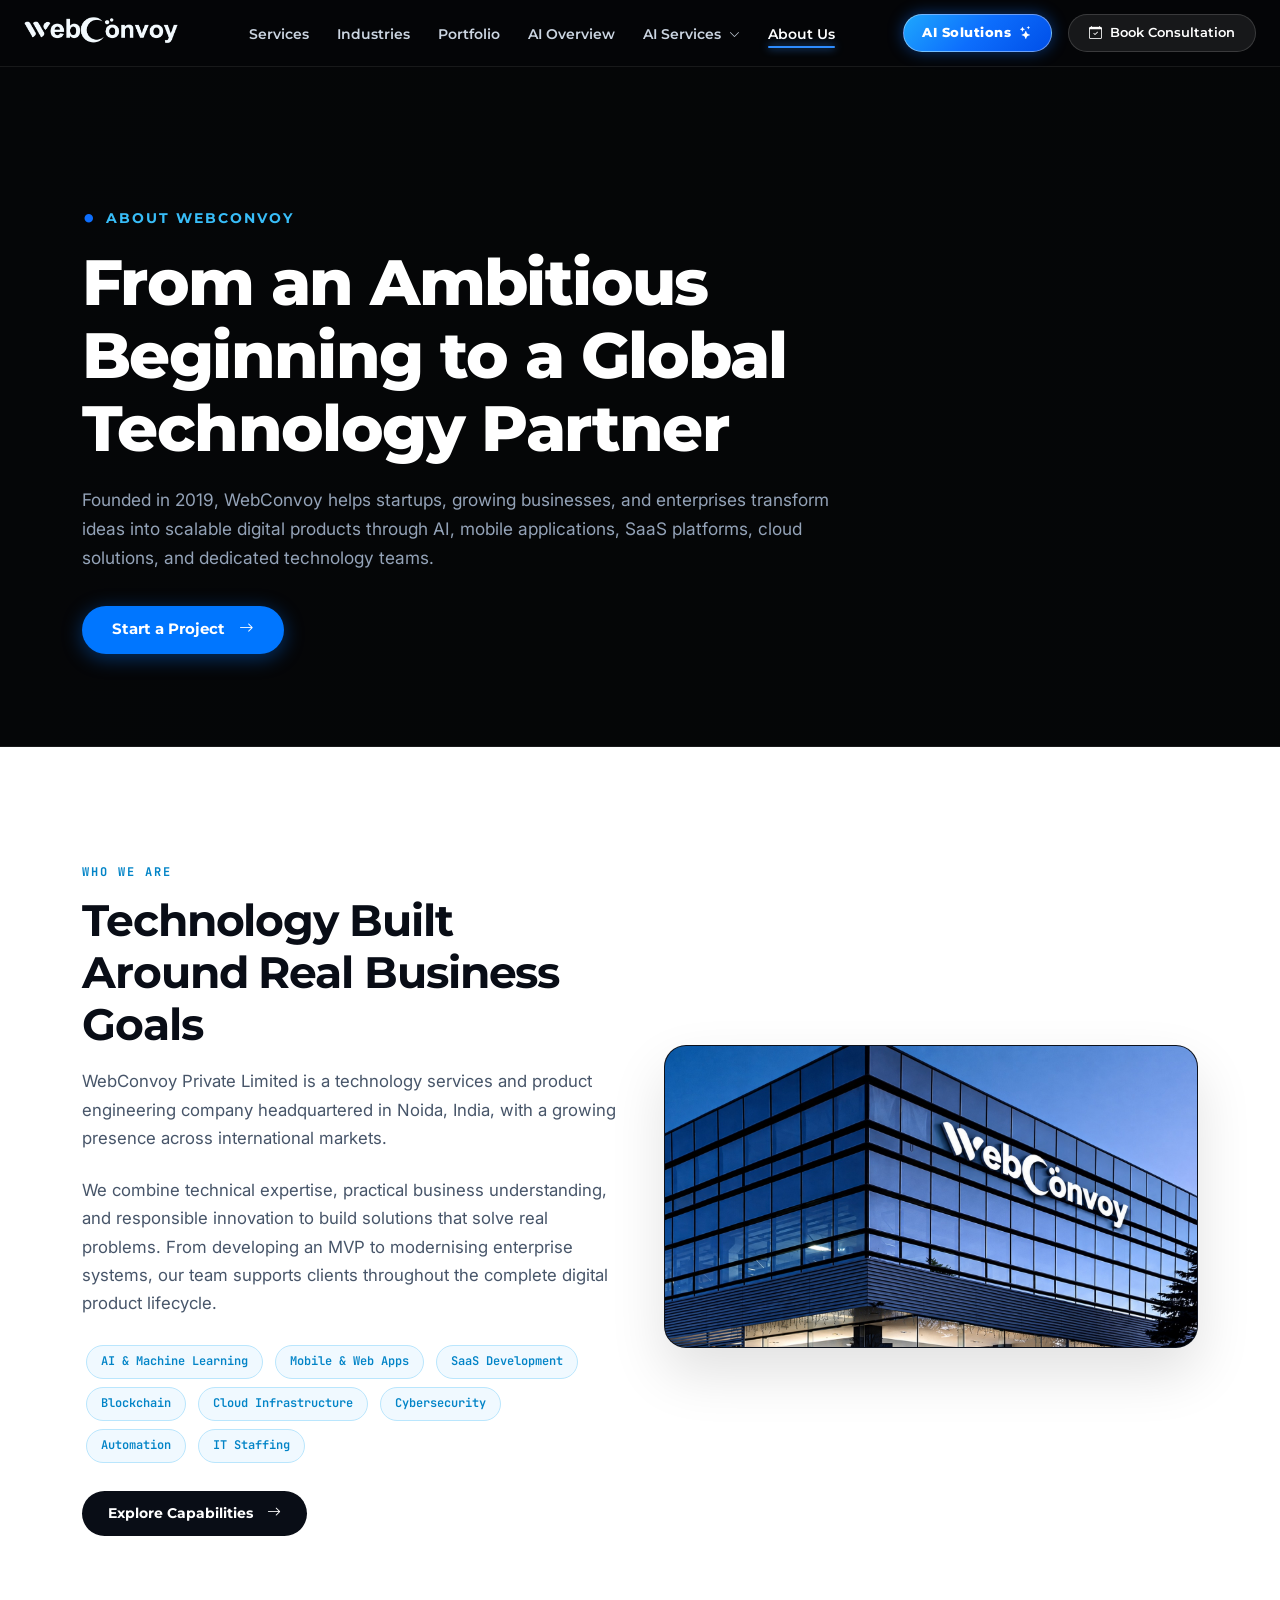
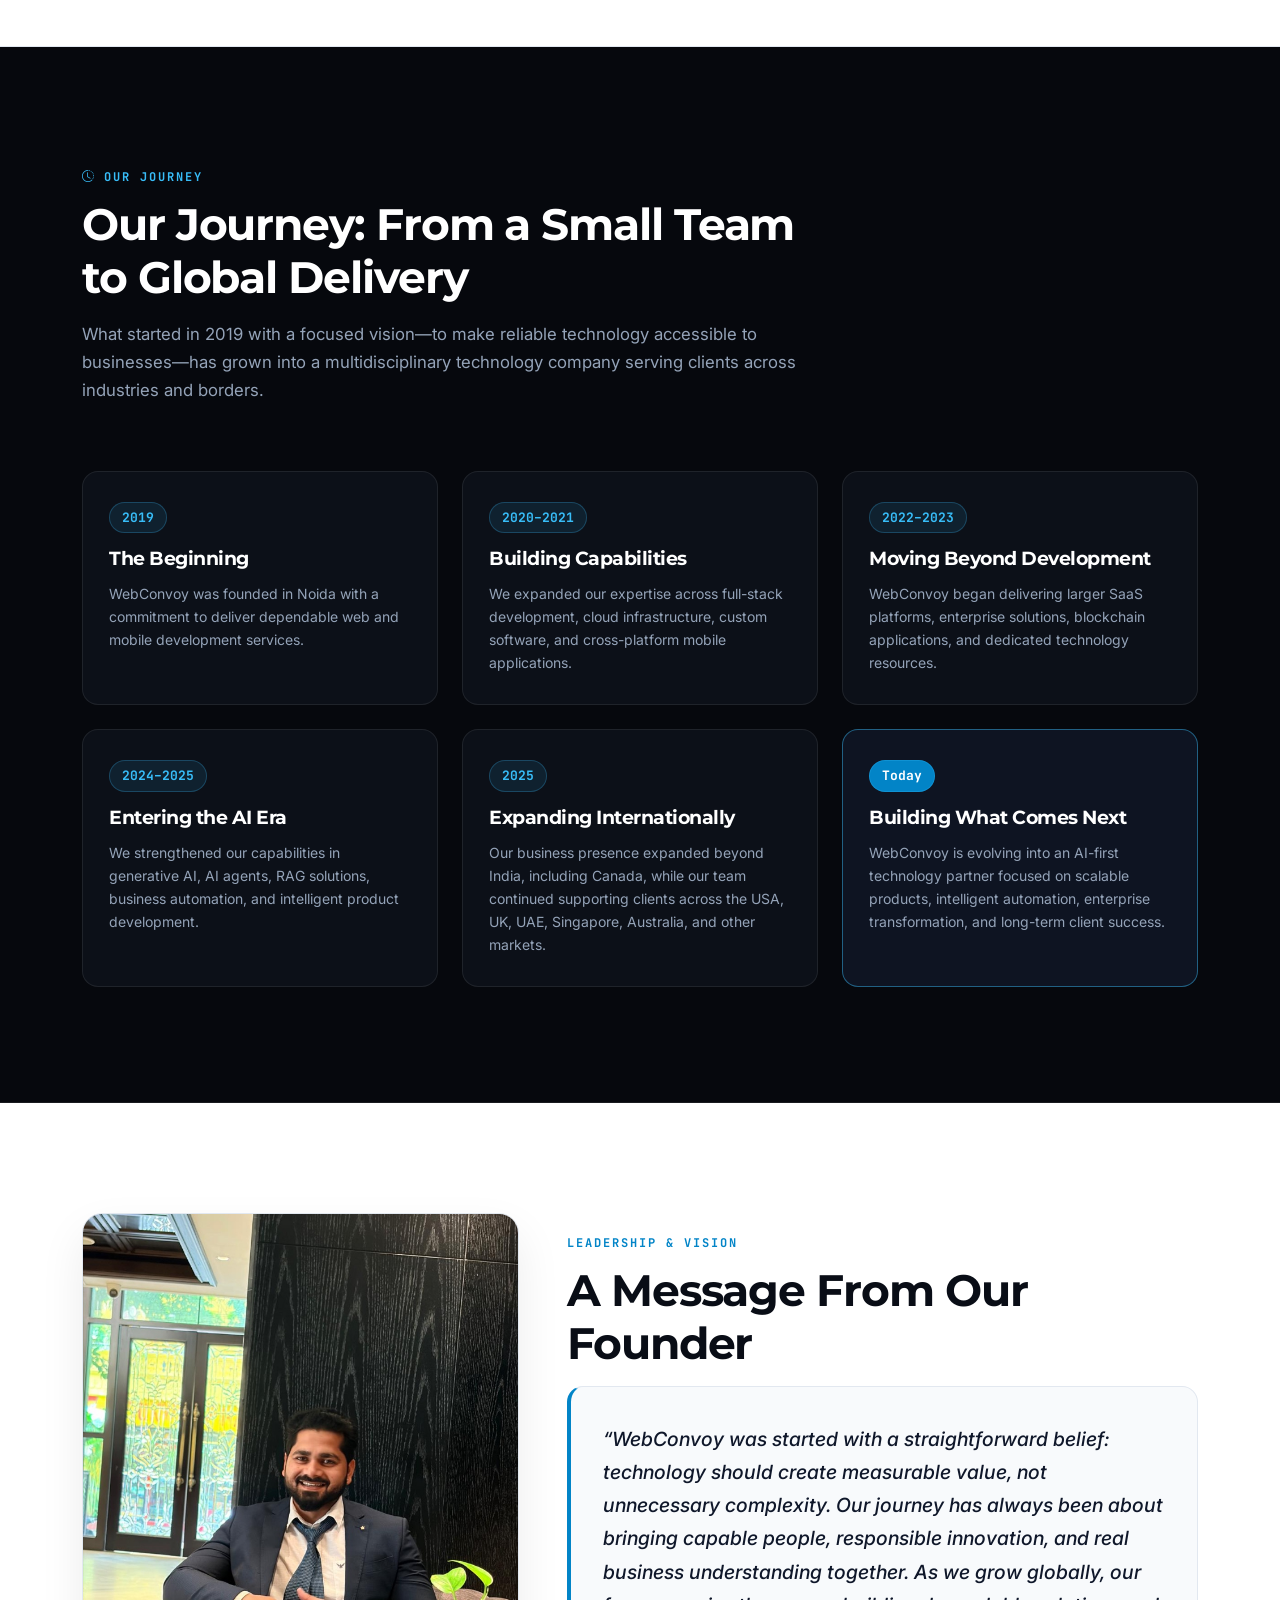
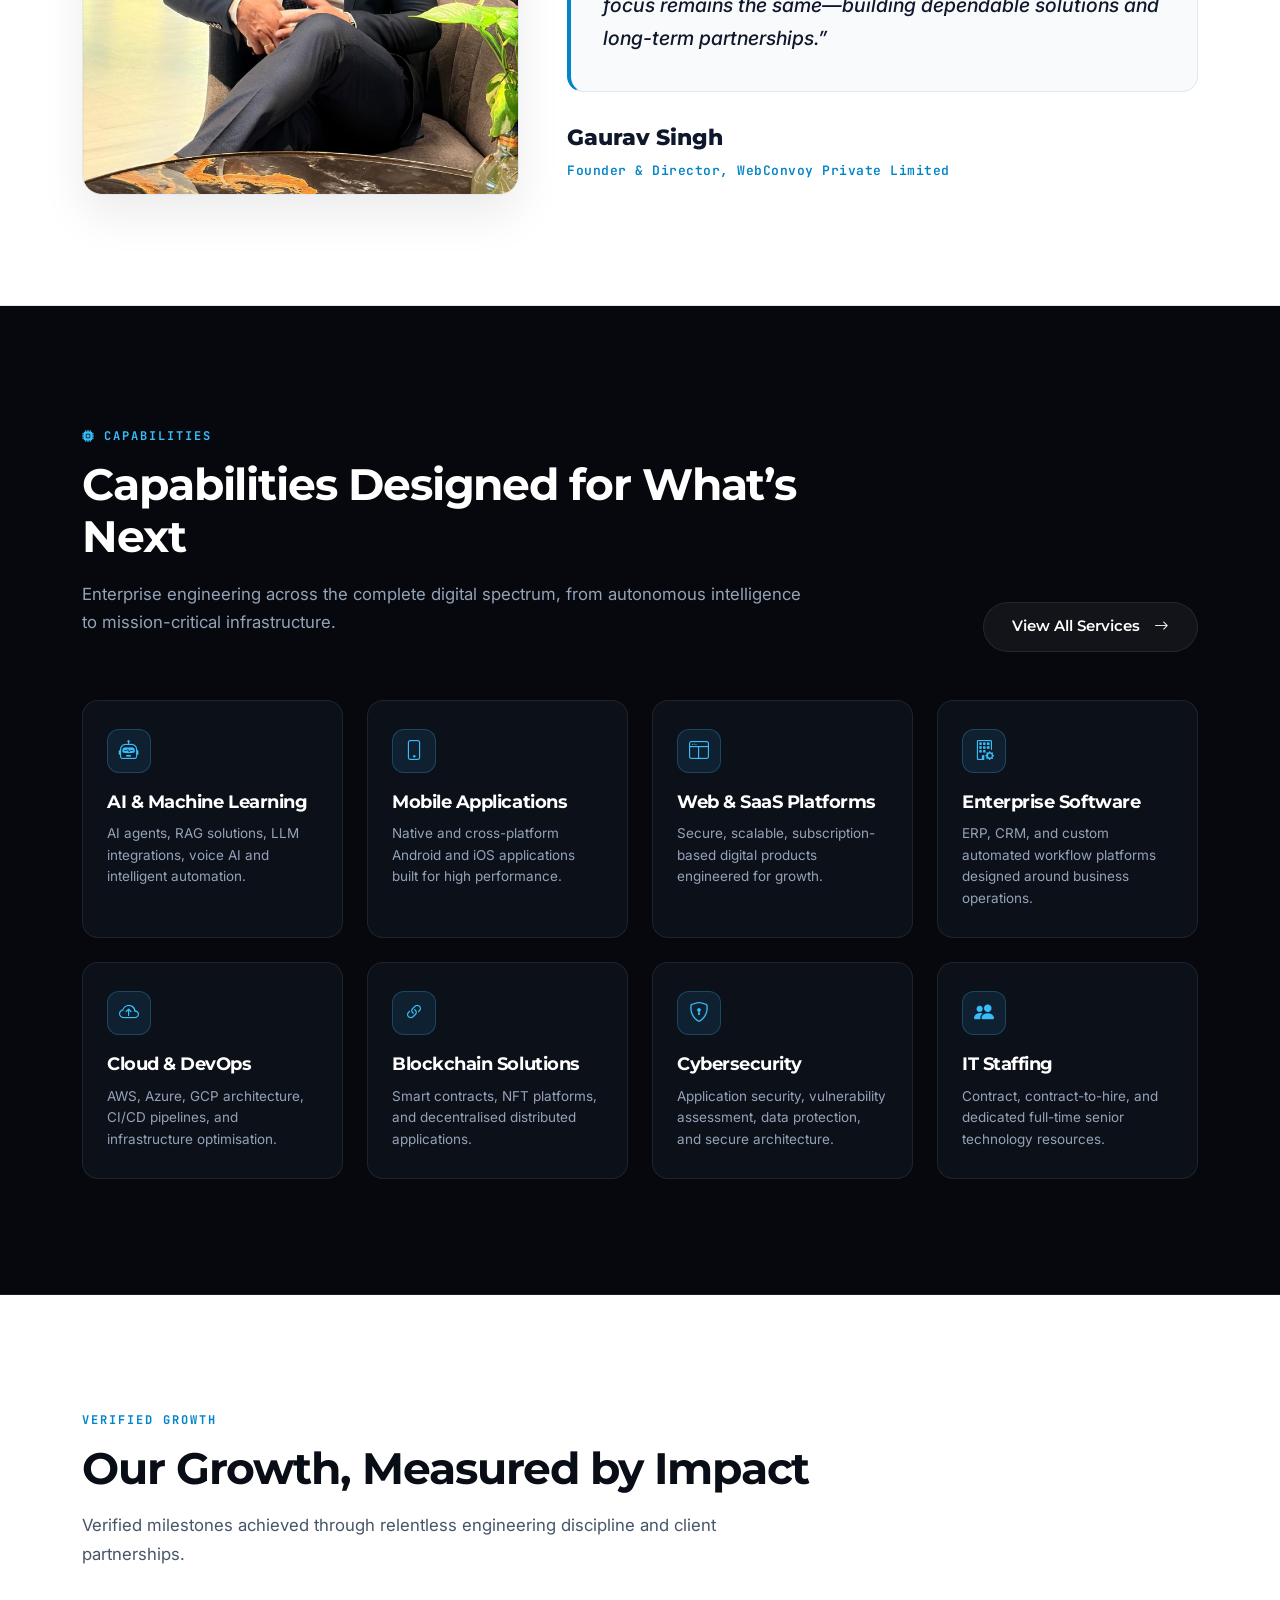
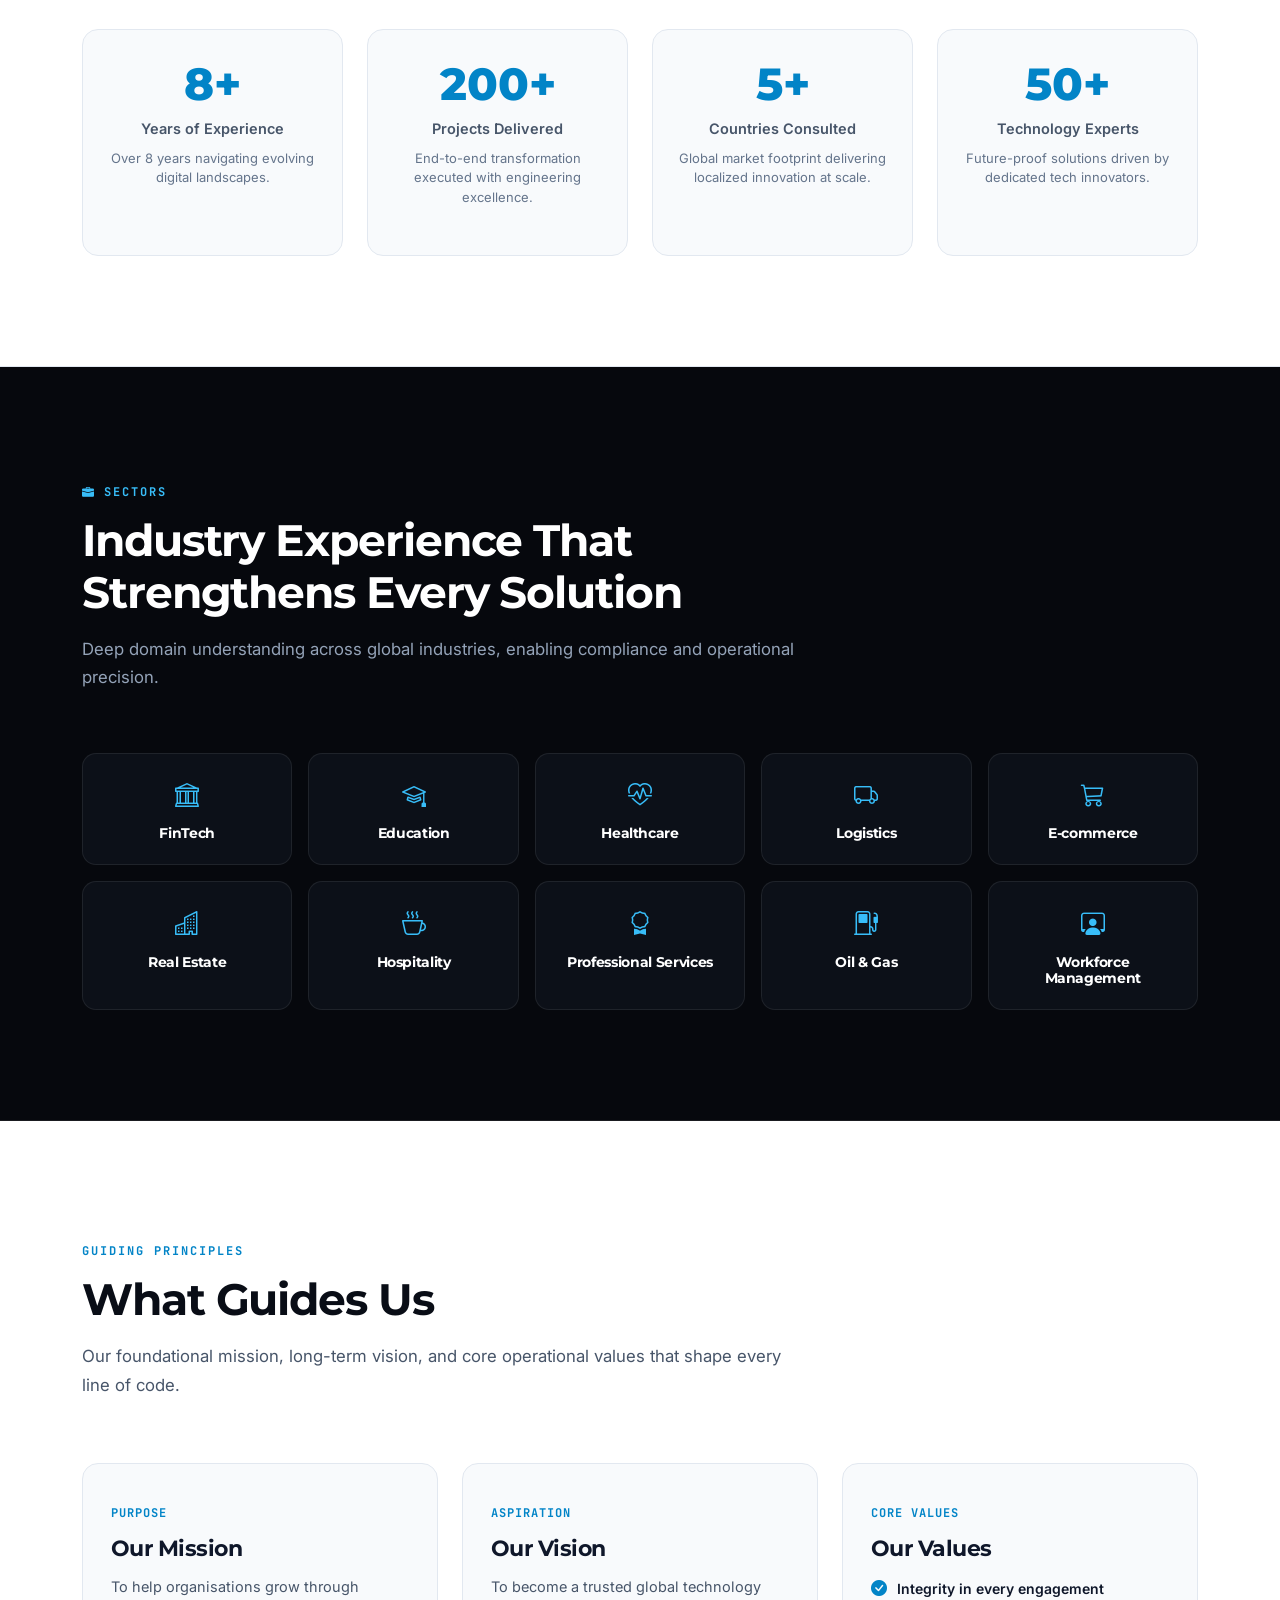
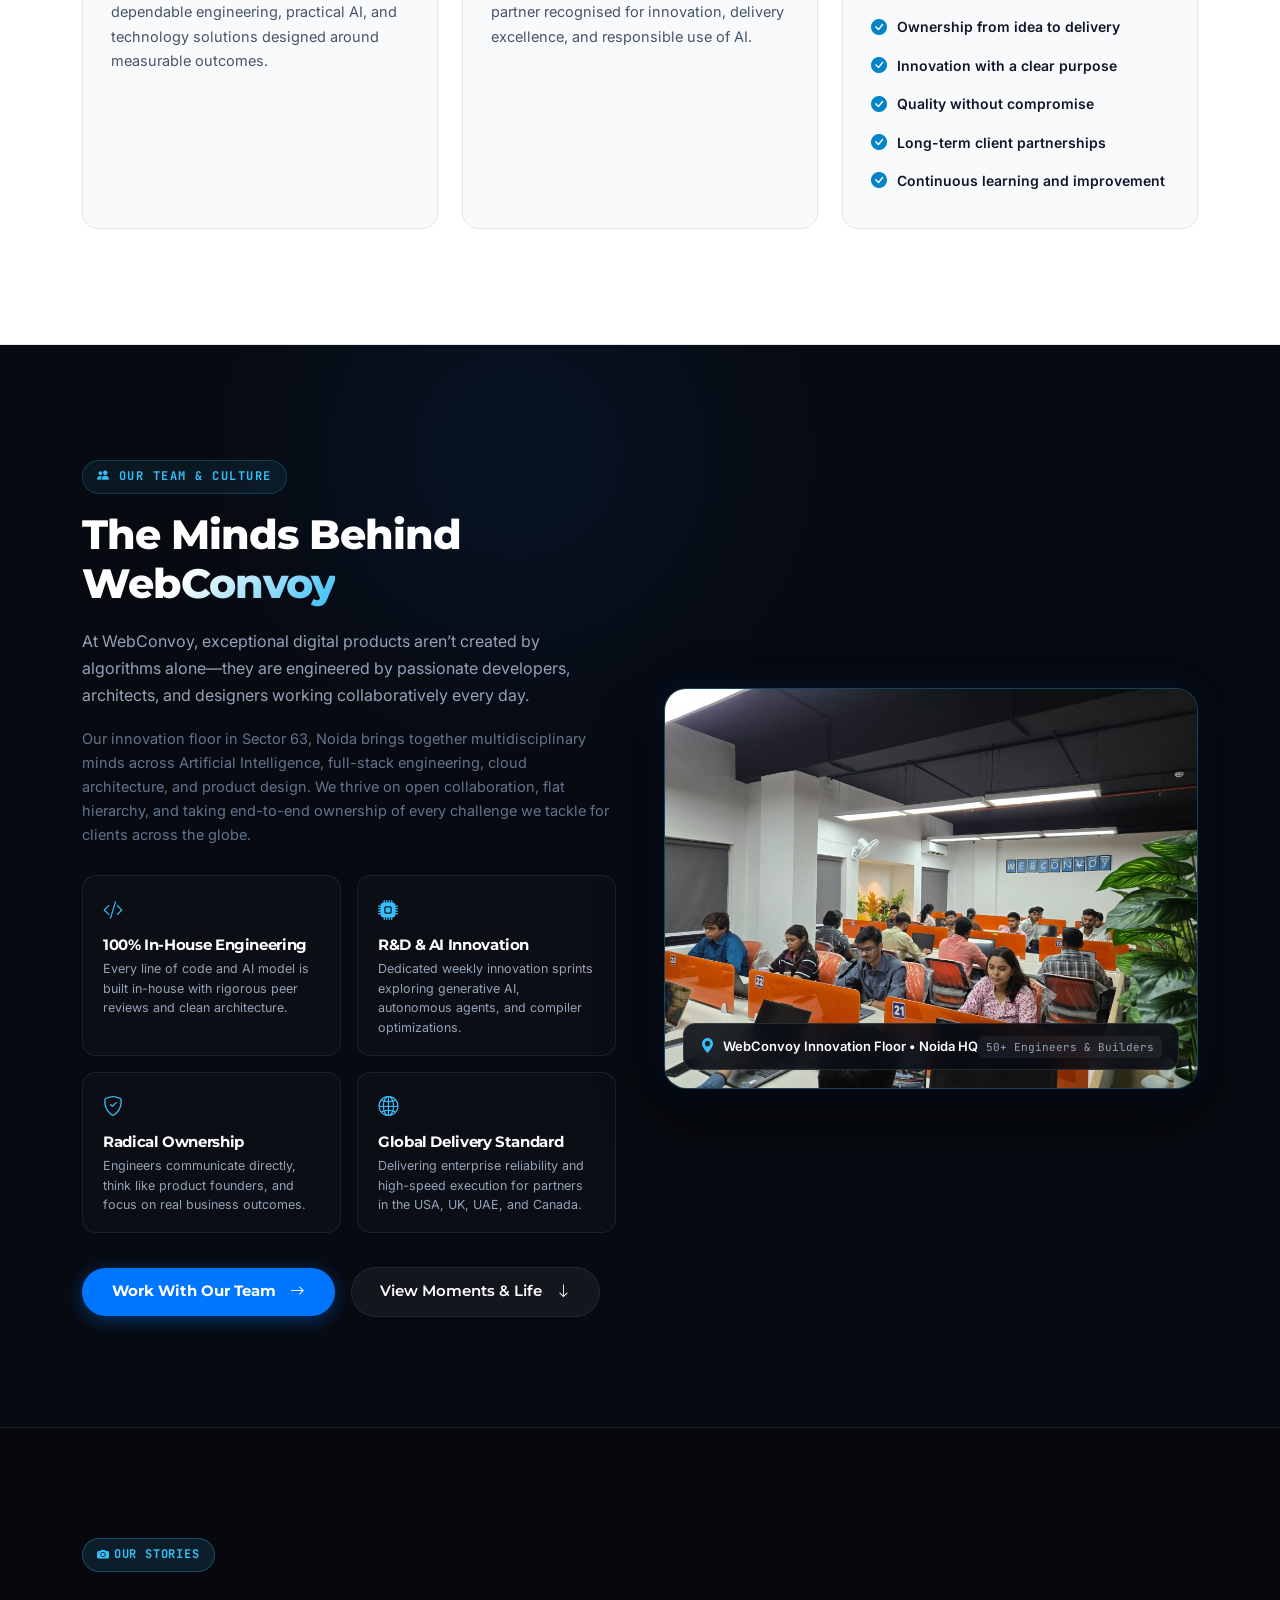
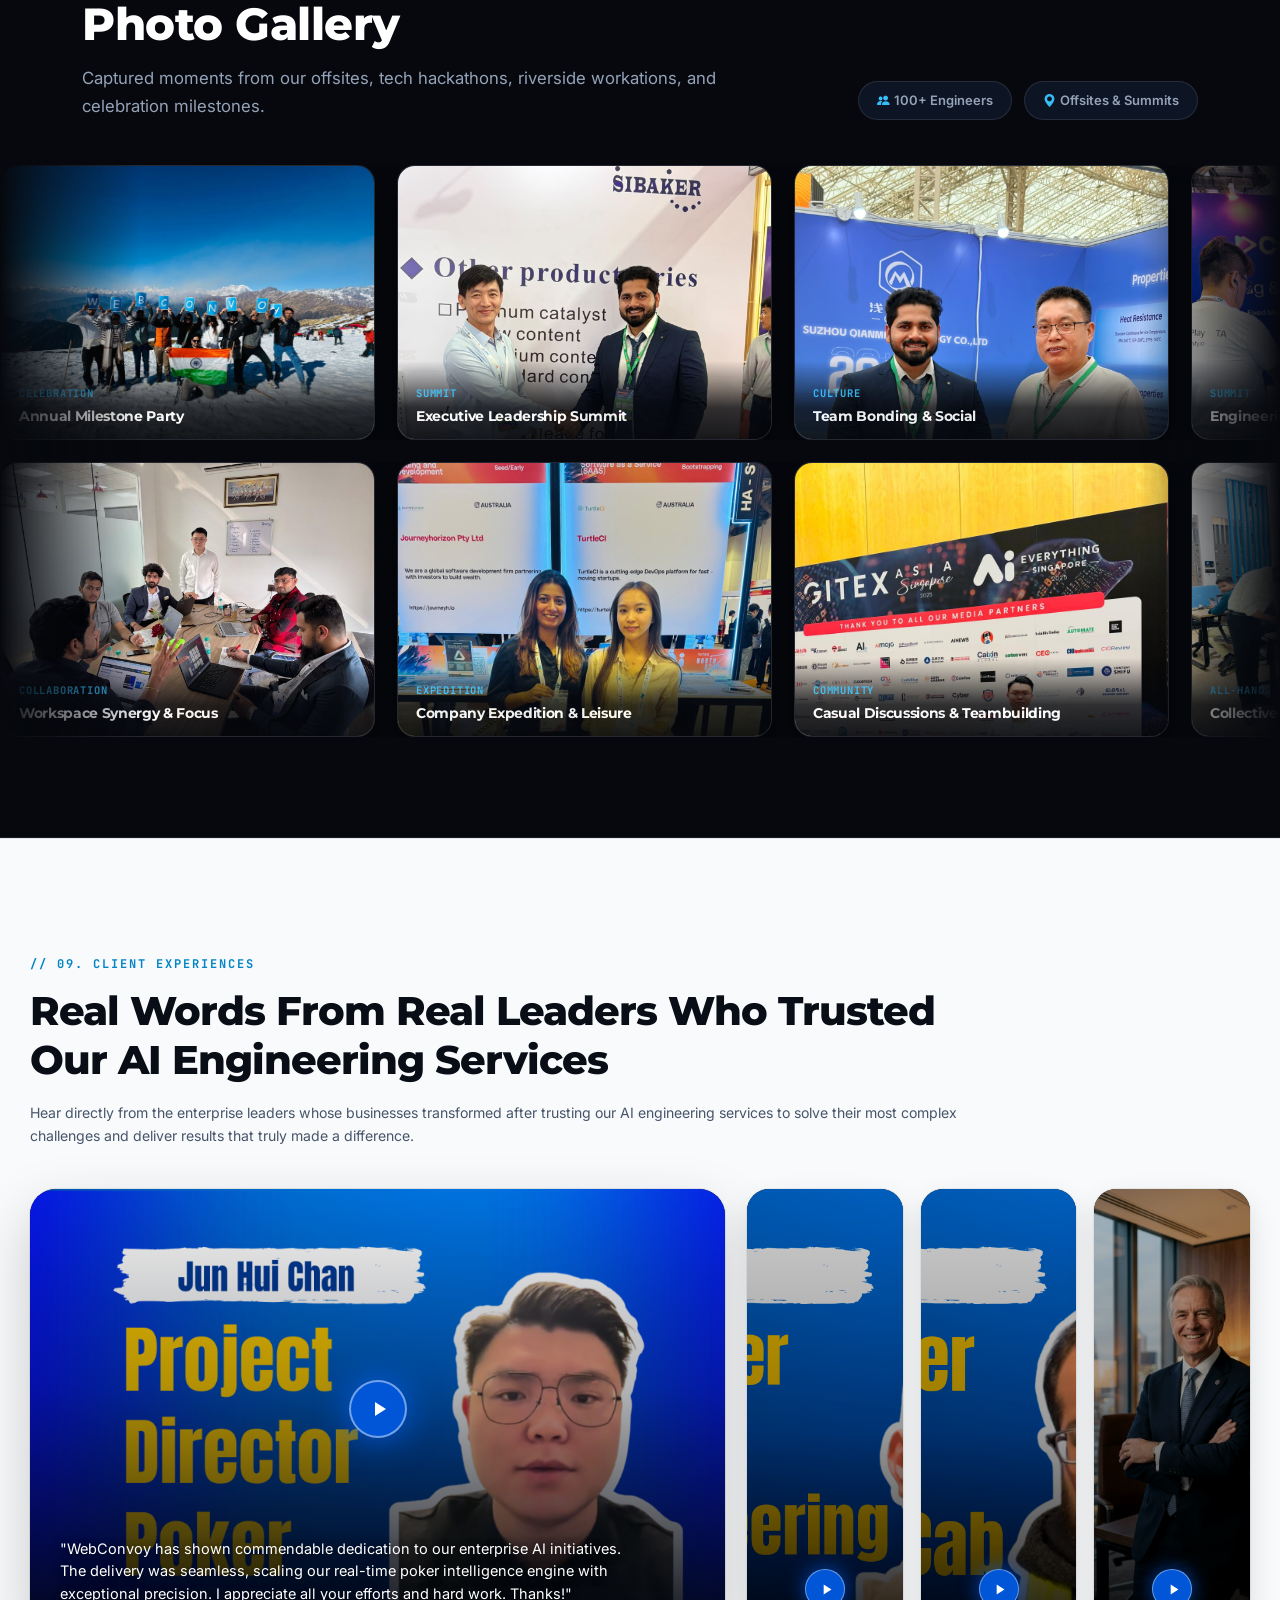
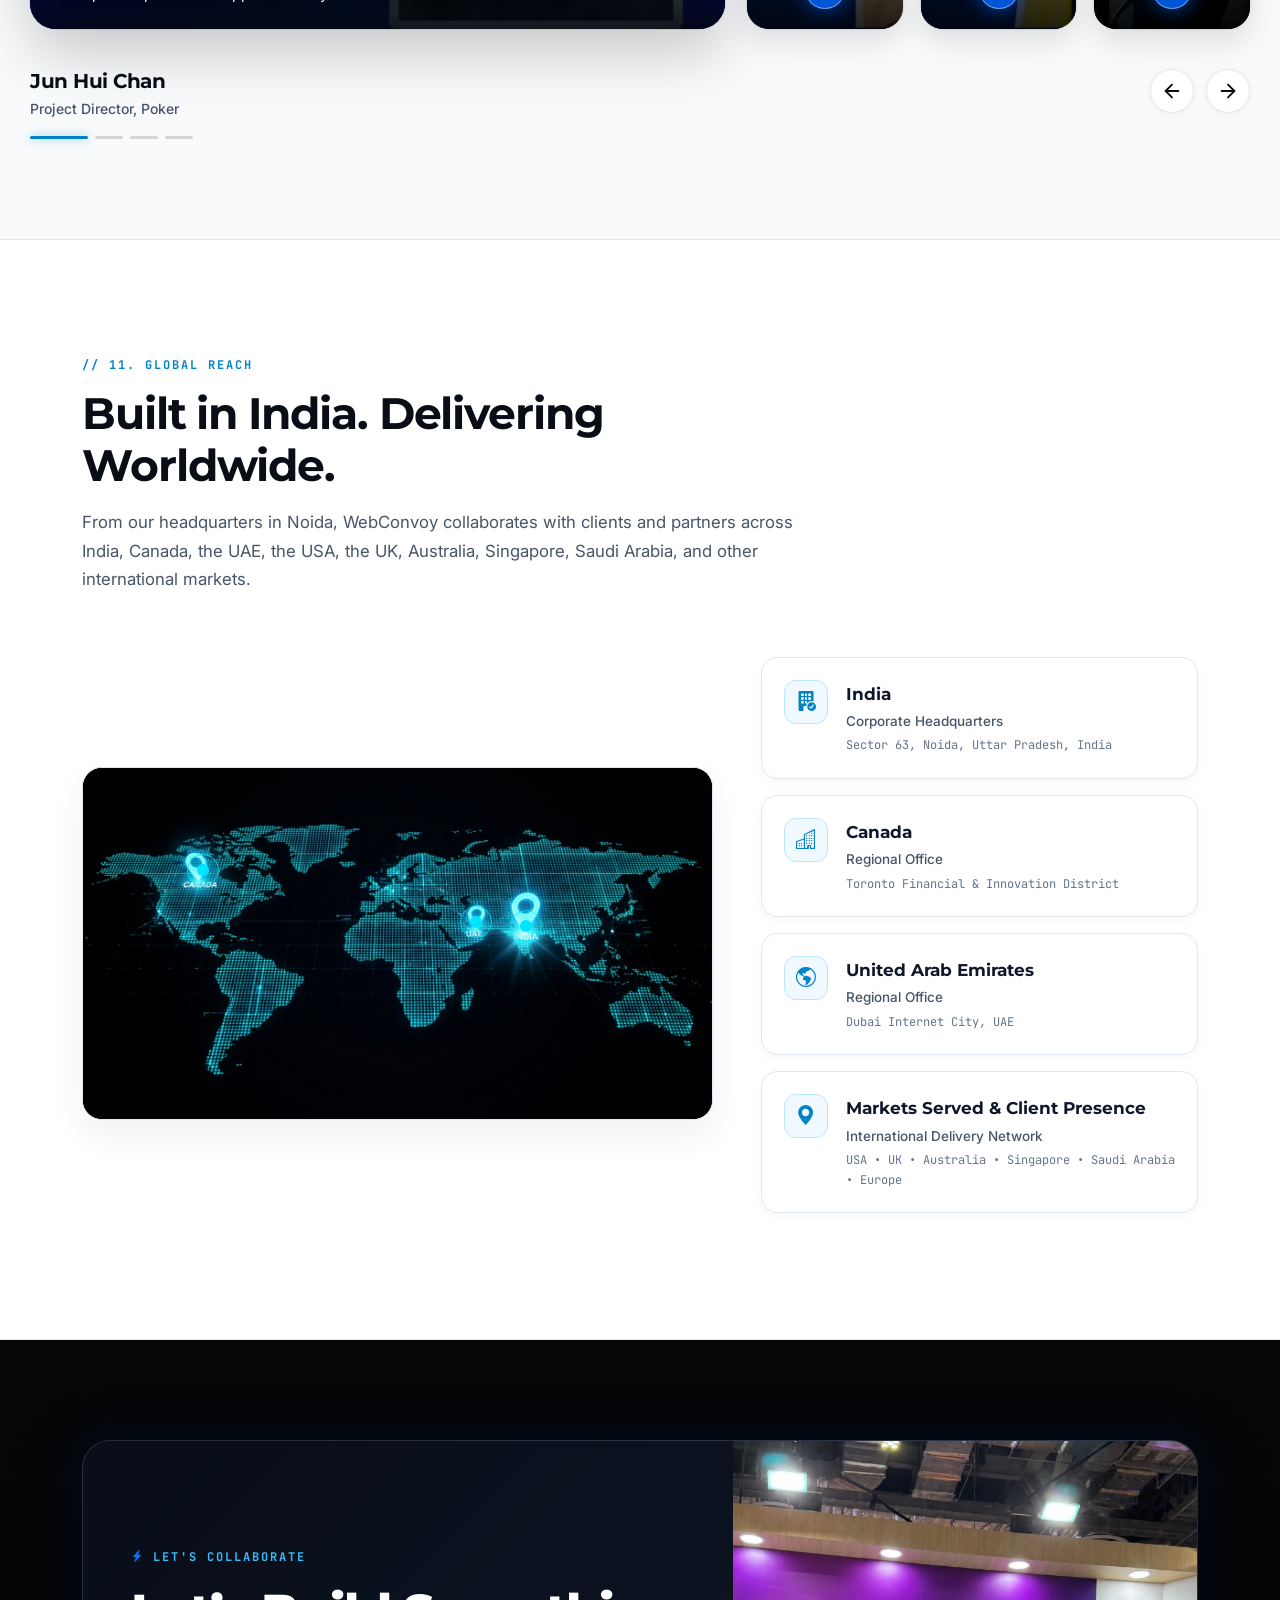
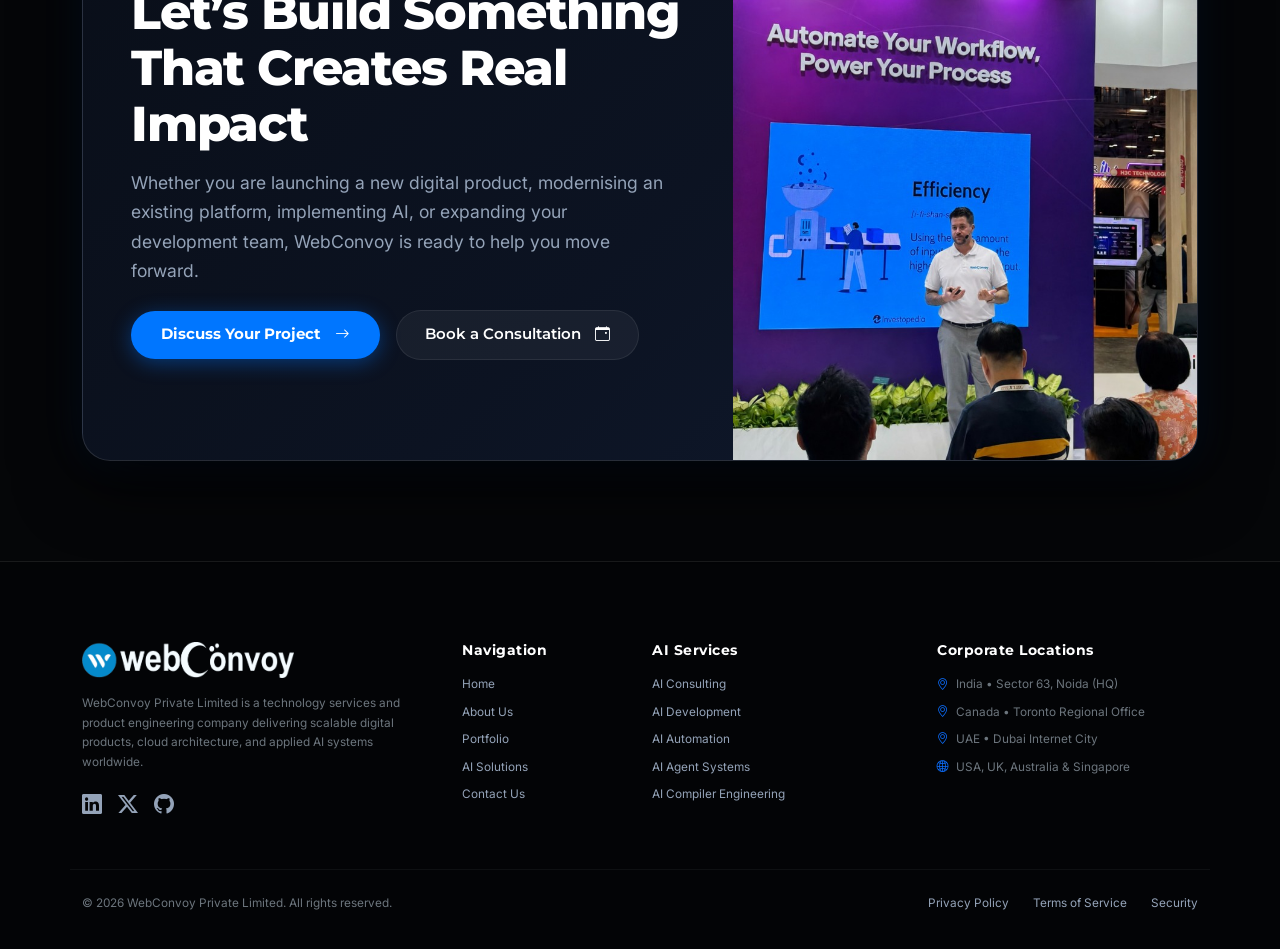
==== commit cbaa82e1: "Add Our Team 50-50 section with office team image on About Us page" ====
--- a/about-us.html
+++ b/about-us.html
@@ -814,6 +814,190 @@
         .values-list li i {
             color: #0284c7;
             font-size: 16px;
+        }
+
+        /* -------------------------------------------------------------
+           8.5 OUR TEAM SECTION (DARK // 50-50: TEXT & WHOLE IMAGE)
+           ------------------------------------------------------------- */
+        .section-our-team {
+            background: #070a10;
+            color: #ffffff;
+            padding: 115px 0 110px;
+            position: relative;
+            overflow: hidden;
+            border-bottom: 1px solid var(--border-dark);
+        }
+
+        .section-our-team::before {
+            content: '';
+            position: absolute;
+            top: -20%;
+            left: 15%;
+            width: 650px;
+            height: 650px;
+            background: radial-gradient(circle, rgba(0, 118, 255, 0.09) 0%, rgba(2, 6, 14, 0) 70%);
+            pointer-events: none;
+            z-index: 0;
+        }
+
+        .team-eyebrow {
+            font-family: var(--font-mono);
+            font-size: 12px;
+            font-weight: 700;
+            color: #38bdf8;
+            letter-spacing: 1.5px;
+            text-transform: uppercase;
+            margin-bottom: 16px;
+            display: inline-flex;
+            align-items: center;
+            background: rgba(56, 189, 248, 0.08);
+            border: 1px solid rgba(56, 189, 248, 0.22);
+            padding: 6px 14px;
+            border-radius: 999px;
+        }
+
+        .team-title {
+            font-family: var(--font-head);
+            font-size: clamp(2rem, 3.2vw, 2.9rem);
+            font-weight: 800;
+            line-height: 1.2;
+            letter-spacing: -0.025em;
+            color: #ffffff;
+            margin-bottom: 20px;
+        }
+
+        .team-title span {
+            background: linear-gradient(135deg, #ffffff 40%, #38bdf8 100%);
+            -webkit-background-clip: text;
+            -webkit-text-fill-color: transparent;
+        }
+
+        .team-lead-text {
+            font-size: 16px;
+            color: #94a3b8;
+            line-height: 1.7;
+            margin-bottom: 18px;
+        }
+
+        .team-sub-text {
+            font-size: 14.5px;
+            color: #64748b;
+            line-height: 1.65;
+            margin-bottom: 28px;
+        }
+
+        .team-features-grid {
+            display: grid;
+            grid-template-columns: repeat(2, 1fr);
+            gap: 16px;
+            margin-bottom: 34px;
+        }
+
+        .team-feature-card {
+            background: rgba(255, 255, 255, 0.02);
+            border: 1px solid rgba(255, 255, 255, 0.07);
+            border-radius: 14px;
+            padding: 18px 20px;
+            transition: all 0.25s ease;
+        }
+
+        .team-feature-card:hover {
+            background: rgba(0, 102, 255, 0.06);
+            border-color: rgba(56, 189, 248, 0.3);
+            transform: translateY(-2px);
+        }
+
+        .team-feat-icon {
+            font-size: 20px;
+            color: #38bdf8;
+            margin-bottom: 10px;
+            display: inline-block;
+        }
+
+        .team-feat-title {
+            font-family: var(--font-head);
+            font-size: 14.5px;
+            font-weight: 700;
+            color: #ffffff;
+            margin-bottom: 5px;
+        }
+
+        .team-feat-desc {
+            font-size: 12.5px;
+            color: #94a3b8;
+            line-height: 1.55;
+            margin: 0;
+        }
+
+        .team-image-frame {
+            position: relative;
+            border-radius: 22px;
+            overflow: hidden;
+            border: 1px solid rgba(56, 189, 248, 0.28);
+            background: #0d121c;
+            box-shadow: 0 24px 60px rgba(0, 0, 0, 0.55), 0 0 35px rgba(0, 102, 255, 0.12);
+            transition: all 0.4s cubic-bezier(0.16, 1, 0.3, 1);
+            width: 100%;
+        }
+
+        .team-image-frame:hover {
+            border-color: rgba(56, 189, 248, 0.55);
+            box-shadow: 0 30px 70px rgba(0, 0, 0, 0.7), 0 0 45px rgba(0, 102, 255, 0.22);
+            transform: translateY(-3px);
+        }
+
+        .team-image-frame img {
+            width: 100%;
+            height: auto;
+            max-height: 560px;
+            object-fit: cover;
+            object-position: center;
+            display: block;
+            transition: transform 0.6s cubic-bezier(0.16, 1, 0.3, 1);
+        }
+
+        .team-image-frame:hover img {
+            transform: scale(1.02);
+        }
+
+        .team-image-caption-pill {
+            position: absolute;
+            bottom: 18px;
+            left: 18px;
+            right: 18px;
+            background: rgba(8, 12, 20, 0.88);
+            backdrop-filter: blur(12px);
+            -webkit-backdrop-filter: blur(12px);
+            border: 1px solid rgba(255, 255, 255, 0.12);
+            border-radius: 12px;
+            padding: 10px 16px;
+            display: flex;
+            align-items: center;
+            justify-content: space-between;
+            color: #ffffff;
+            font-size: 13px;
+            z-index: 2;
+        }
+
+        .team-caption-left {
+            display: flex;
+            align-items: center;
+            gap: 8px;
+            font-weight: 600;
+        }
+
+        .team-caption-left i {
+            color: #38bdf8;
+            font-size: 15px;
+        }
+
+        .team-caption-tag {
+            font-family: var(--font-mono);
+            font-size: 11px;
+            color: #94a3b8;
+            background: rgba(255, 255, 255, 0.06);
+            padding: 2px 8px;
+            border-radius: 6px;
         }
 
         /* -------------------------------------------------------------
@@ -1843,6 +2027,9 @@
             .ai-testi-queue-col { grid-template-columns: 1fr !important; min-height: auto !important; }
             .ai-testi-bottom-bar { flex-direction: column !important; gap: 20px !important; }
             .cta-image-col { min-height: 320px !important; }
+            .team-features-grid { grid-template-columns: 1fr !important; gap: 12px !important; }
+            .team-image-frame { margin-top: 24px !important; }
+            .team-image-frame img { max-height: 440px !important; }
         }
 
         @media (max-width: 768px) {
@@ -1858,6 +2045,9 @@
             .who-image-card { height: auto !important; min-height: 260px !important; max-height: 380px !important; margin-top: 24px !important; }
             .who-image-card img { height: 100% !important; max-height: 380px !important; object-fit: cover !important; }
 
+            .section-our-team { padding: 75px 0 65px !important; }
+            .team-title { font-size: clamp(1.8rem, 6.5vw, 2.3rem) !important; }
+
             .section-people-culture { padding: 75px 0 65px !important; }
             .gallery-card { width: 290px !important; height: 215px !important; }
             
@@ -1883,6 +2073,7 @@
         @media (max-width: 480px) {
             .impact-grid { grid-template-columns: 1fr !important; gap: 12px !important; }
             .industries-grid { grid-template-columns: 1fr !important; gap: 10px !important; }
+            .team-image-caption-pill { flex-direction: column !important; align-items: flex-start !important; gap: 4px !important; }
             .gallery-card { width: 250px !important; height: 185px !important; }
             .cta-image-col { min-height: 240px !important; }
             .nav-cta-right .btn-nav-ai span { display: none !important; }
@@ -2711,6 +2902,82 @@
 
 
     <!-- =============================================================
+         8.5 OUR TEAM SECTION (DARK // 50-50: LEFT CONTENT, RIGHT WHOLE IMAGE)
+         ============================================================= -->
+    <section class="section-our-team" id="our-team">
+        <div class="container position-relative" style="z-index: 1;">
+            <div class="row align-items-center g-5">
+                <!-- Left Side: 50% Text Content -->
+                <div class="col-lg-6">
+                    <div class="team-eyebrow">
+                        <i class="bi bi-people-fill me-2"></i> OUR TEAM &amp; CULTURE
+                    </div>
+
+                    <h2 class="team-title">
+                        The Minds Behind <span>WebConvoy</span>
+                    </h2>
+
+                    <p class="team-lead-text">
+                        At WebConvoy, exceptional digital products aren’t created by algorithms alone—they are engineered by passionate developers, architects, and designers working collaboratively every day.
+                    </p>
+
+                    <p class="team-sub-text">
+                        Our innovation floor in Sector 63, Noida brings together multidisciplinary minds across Artificial Intelligence, full-stack engineering, cloud architecture, and product design. We thrive on open collaboration, flat hierarchy, and taking end-to-end ownership of every challenge we tackle for clients across the globe.
+                    </p>
+
+                    <!-- Feature Pillars Grid -->
+                    <div class="team-features-grid">
+                        <div class="team-feature-card">
+                            <i class="bi bi-code-slash team-feat-icon"></i>
+                            <h4 class="team-feat-title">100% In-House Engineering</h4>
+                            <p class="team-feat-desc">Every line of code and AI model is built in-house with rigorous peer reviews and clean architecture.</p>
+                        </div>
+                        <div class="team-feature-card">
+                            <i class="bi bi-cpu-fill team-feat-icon"></i>
+                            <h4 class="team-feat-title">R&amp;D &amp; AI Innovation</h4>
+                            <p class="team-feat-desc">Dedicated weekly innovation sprints exploring generative AI, autonomous agents, and compiler optimizations.</p>
+                        </div>
+                        <div class="team-feature-card">
+                            <i class="bi bi-shield-check team-feat-icon"></i>
+                            <h4 class="team-feat-title">Radical Ownership</h4>
+                            <p class="team-feat-desc">Engineers communicate directly, think like product founders, and focus on real business outcomes.</p>
+                        </div>
+                        <div class="team-feature-card">
+                            <i class="bi bi-globe2 team-feat-icon"></i>
+                            <h4 class="team-feat-title">Global Delivery Standard</h4>
+                            <p class="team-feat-desc">Delivering enterprise reliability and high-speed execution for partners in the USA, UK, UAE, and Canada.</p>
+                        </div>
+                    </div>
+
+                    <div class="d-flex flex-wrap align-items-center gap-3">
+                        <a href="index.html#contact-section" class="btn-pill-primary">
+                            Work With Our Team <i class="bi bi-arrow-right ms-1"></i>
+                        </a>
+                        <a href="#people" class="btn-pill-outline-dark">
+                            View Moments &amp; Life <i class="bi bi-arrow-down ms-1"></i>
+                        </a>
+                    </div>
+                </div>
+
+                <!-- Right Side: Just Whole Image -->
+                <div class="col-lg-6">
+                    <div class="team-image-frame">
+                        <img src="webconvoy_team_office.jpg" alt="WebConvoy Team Working at Noida Innovation Center" loading="lazy">
+                        <div class="team-image-caption-pill">
+                            <div class="team-caption-left">
+                                <i class="bi bi-geo-alt-fill"></i>
+                                <span>WebConvoy Innovation Floor • Noida HQ</span>
+                            </div>
+                            <span class="team-caption-tag">50+ Engineers &amp; Builders</span>
+                        </div>
+                    </div>
+                </div>
+            </div>
+        </div>
+    </section>
+
+
+    <!-- =============================================================
          9. OUR STORIES // PHOTO GALLERY & TEAM CULTURE (DARK // AUTO-MOVING)
          ============================================================= -->
     <section class="section-people-culture" id="people">
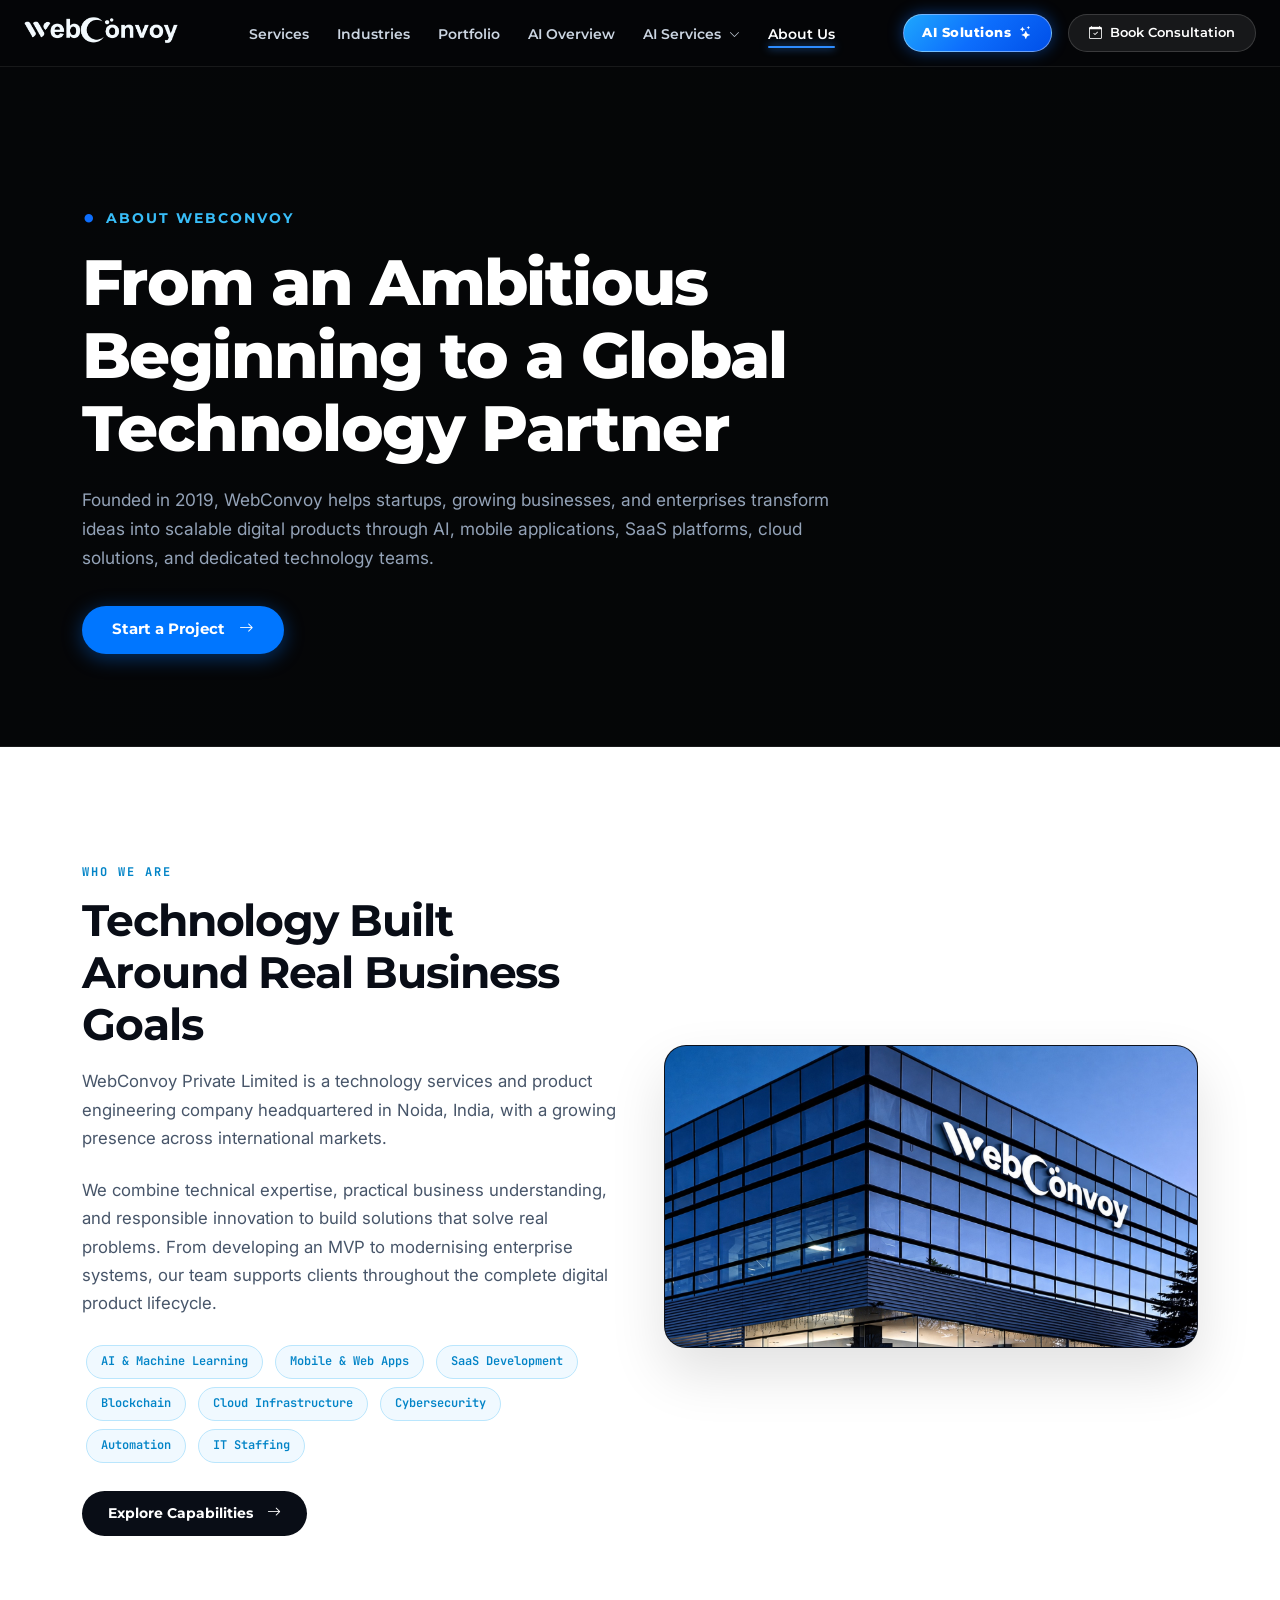
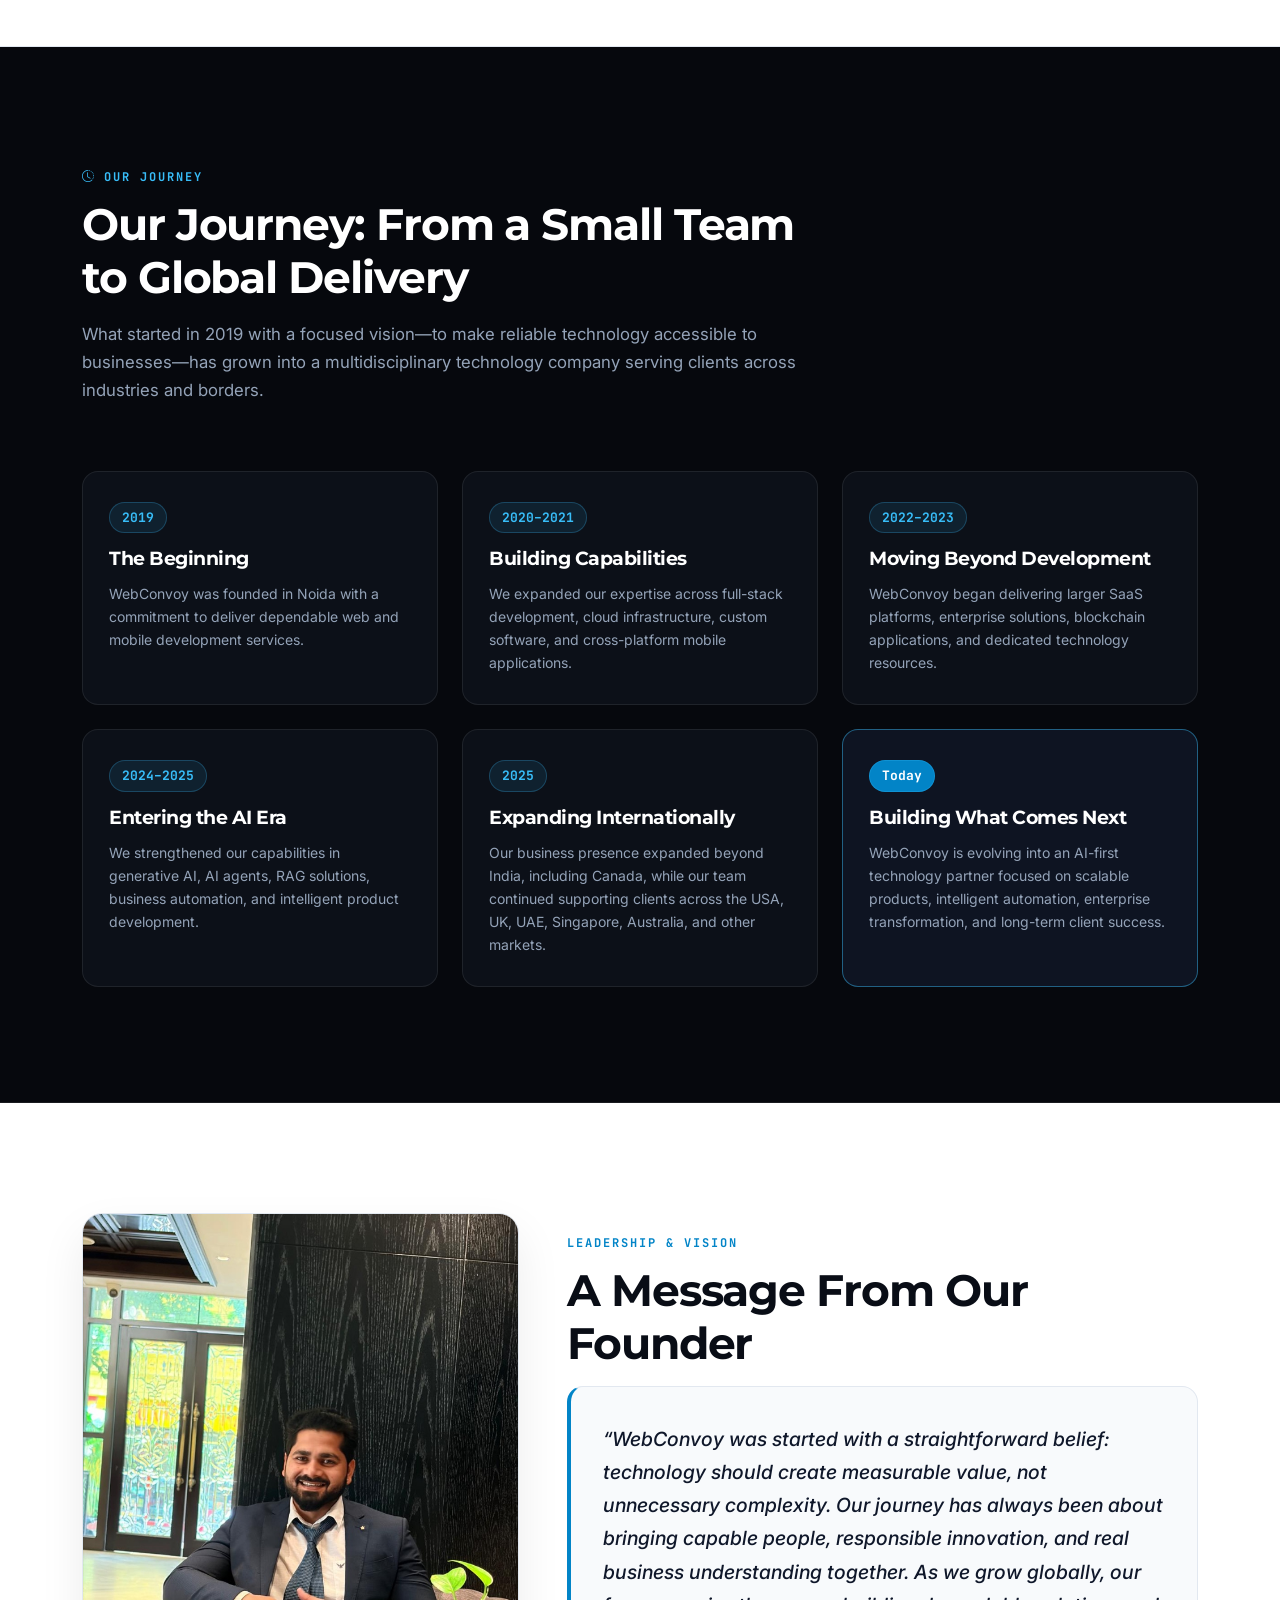
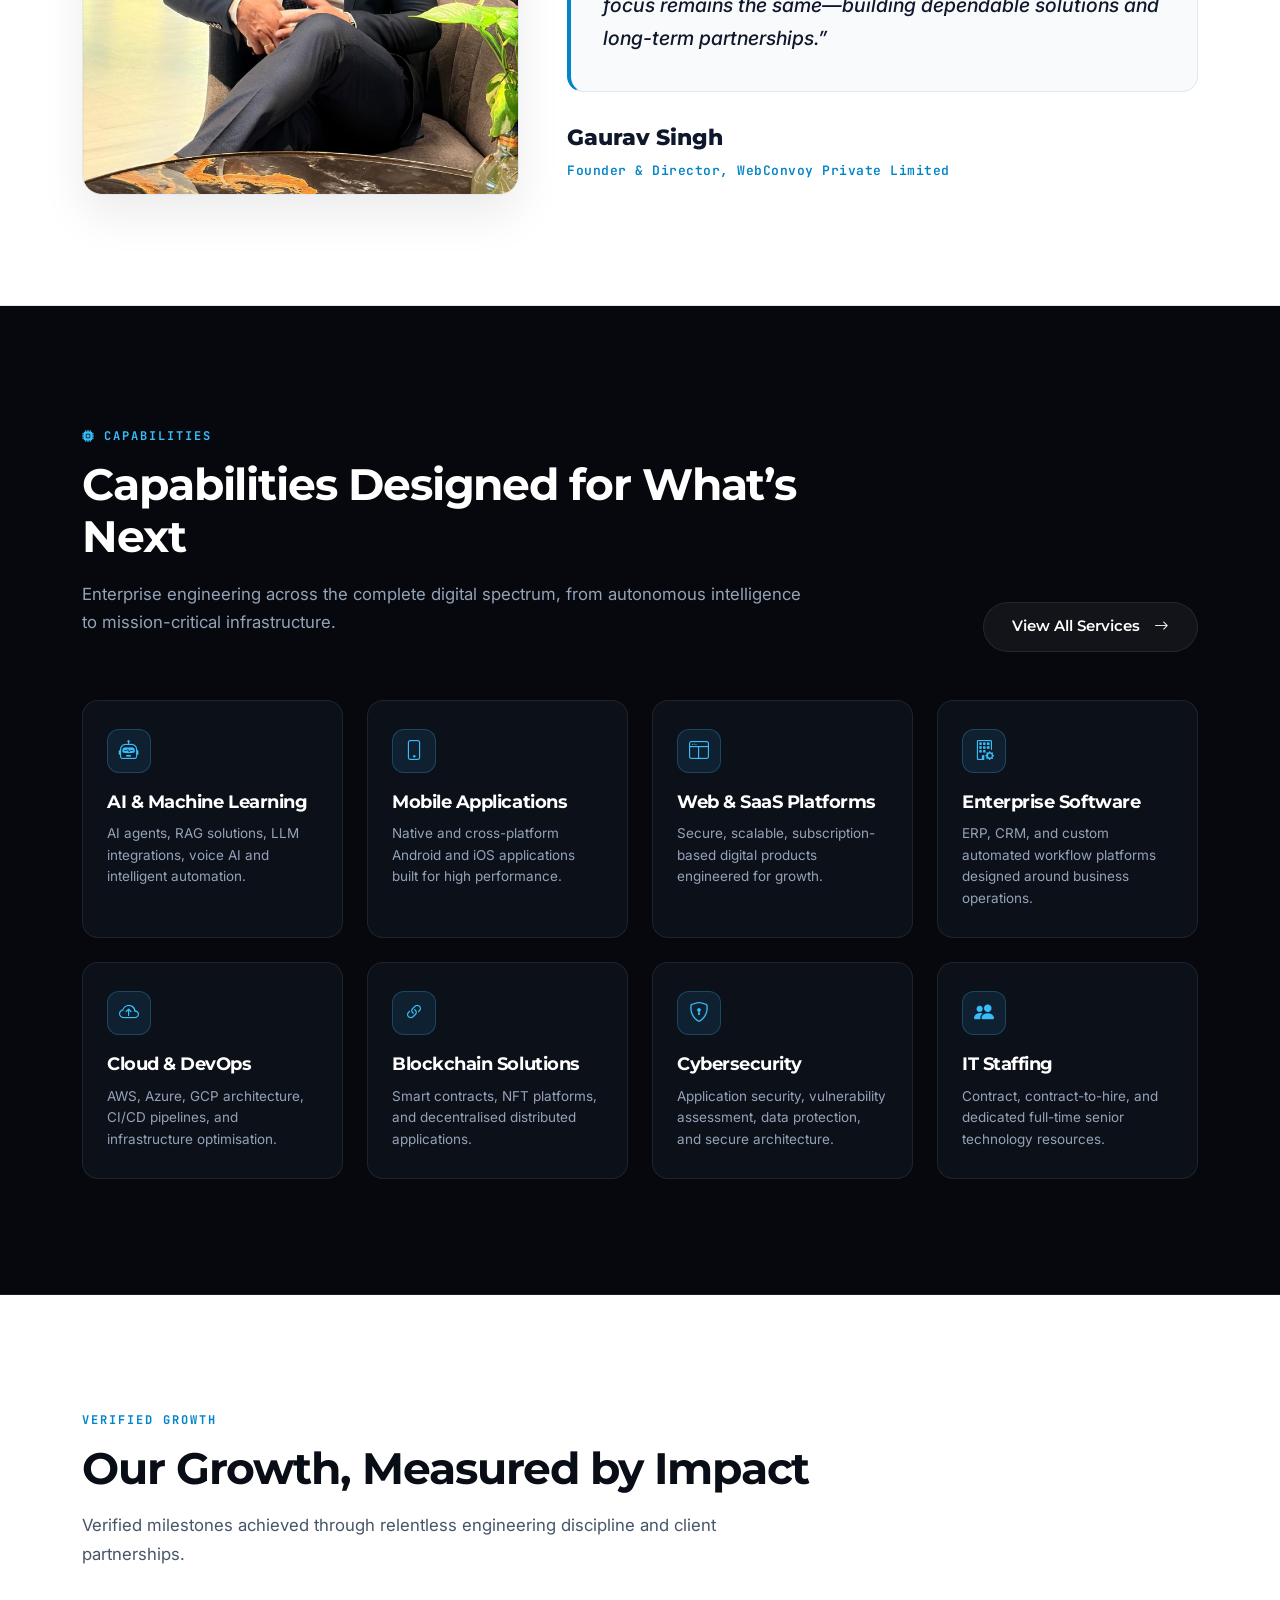
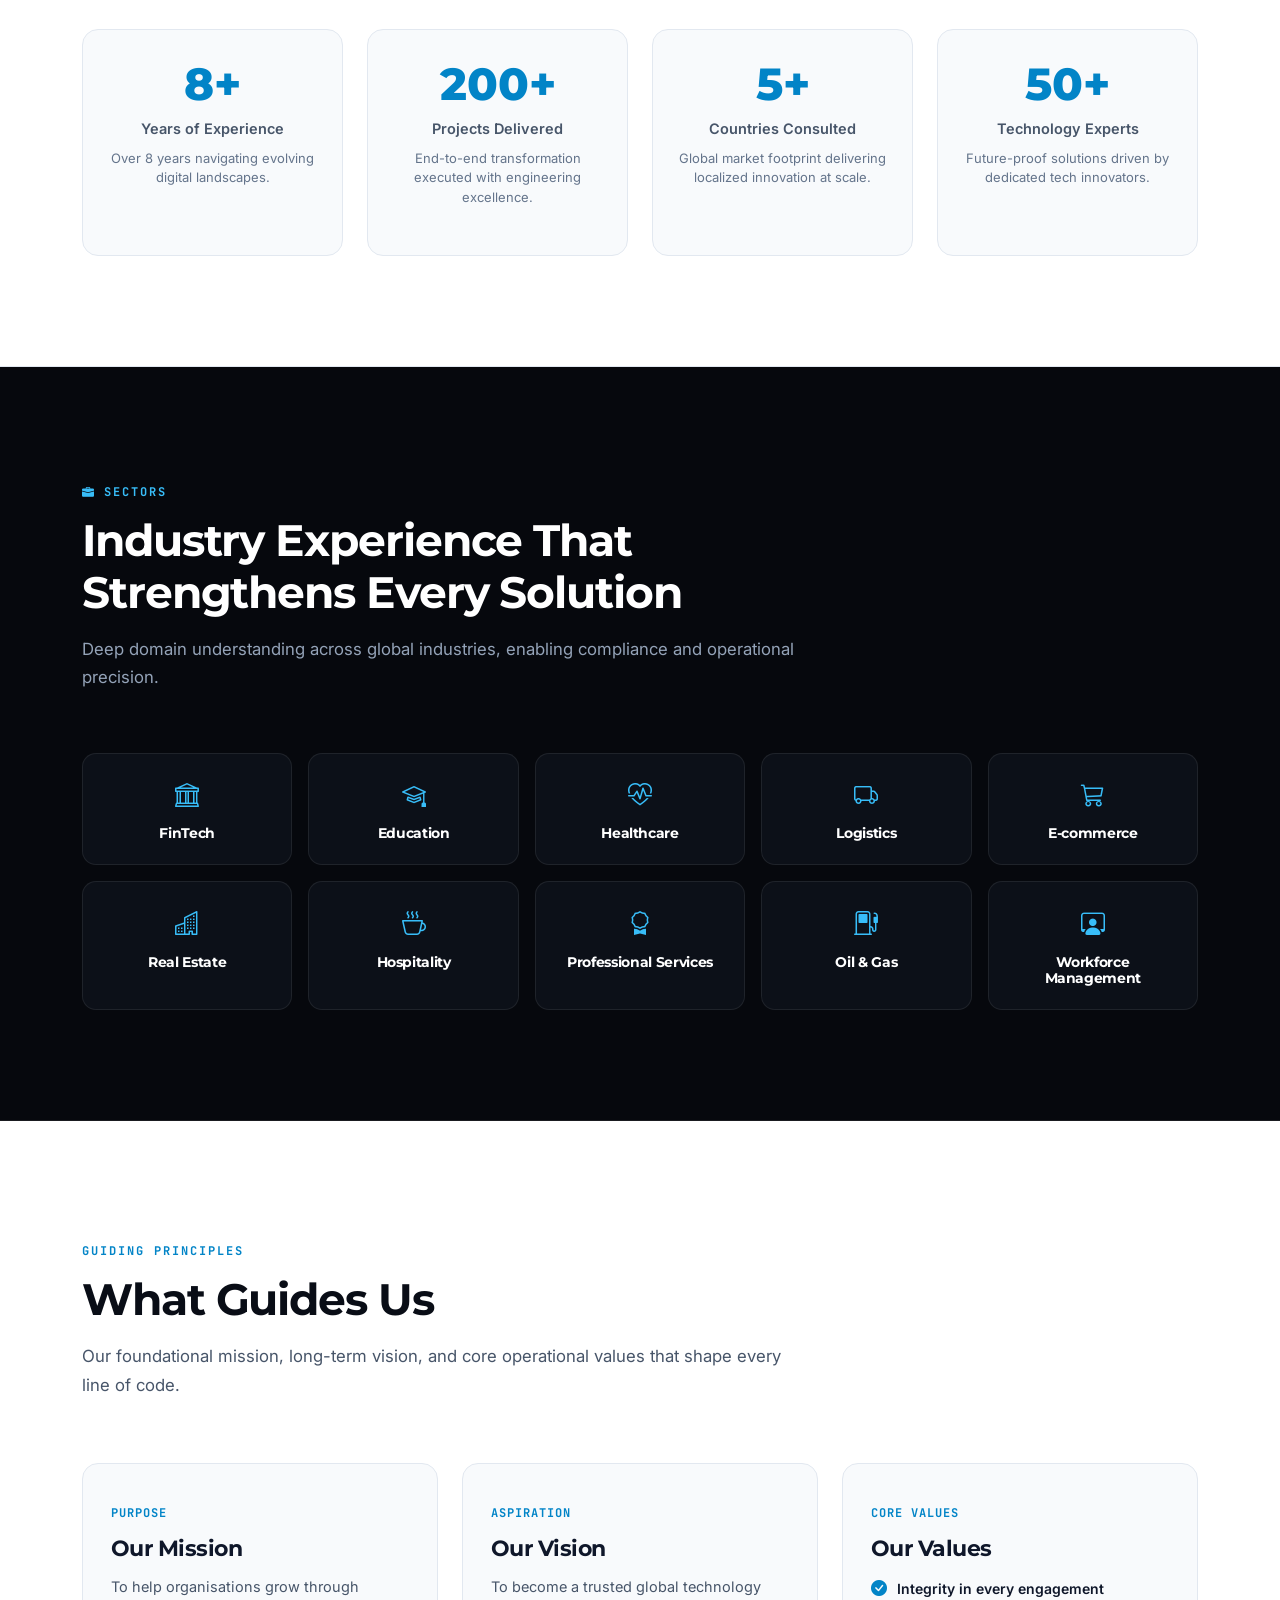
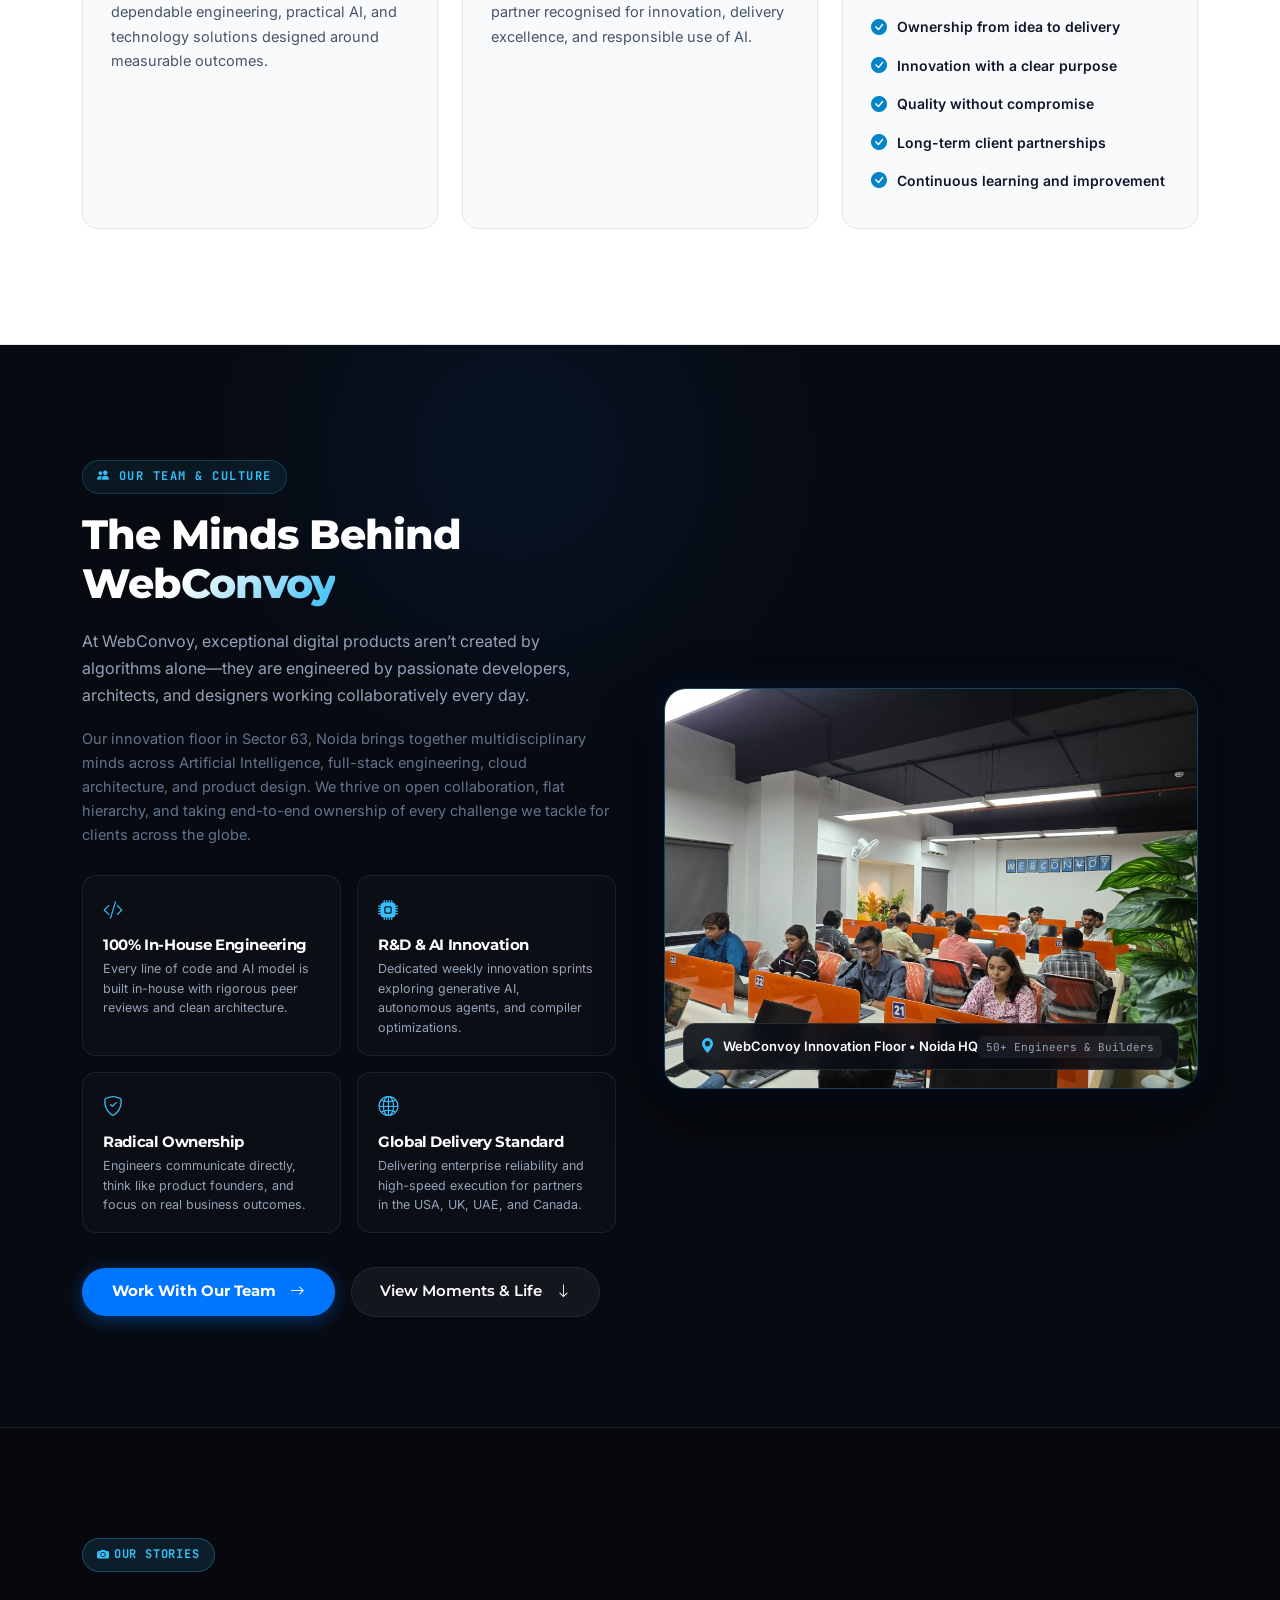
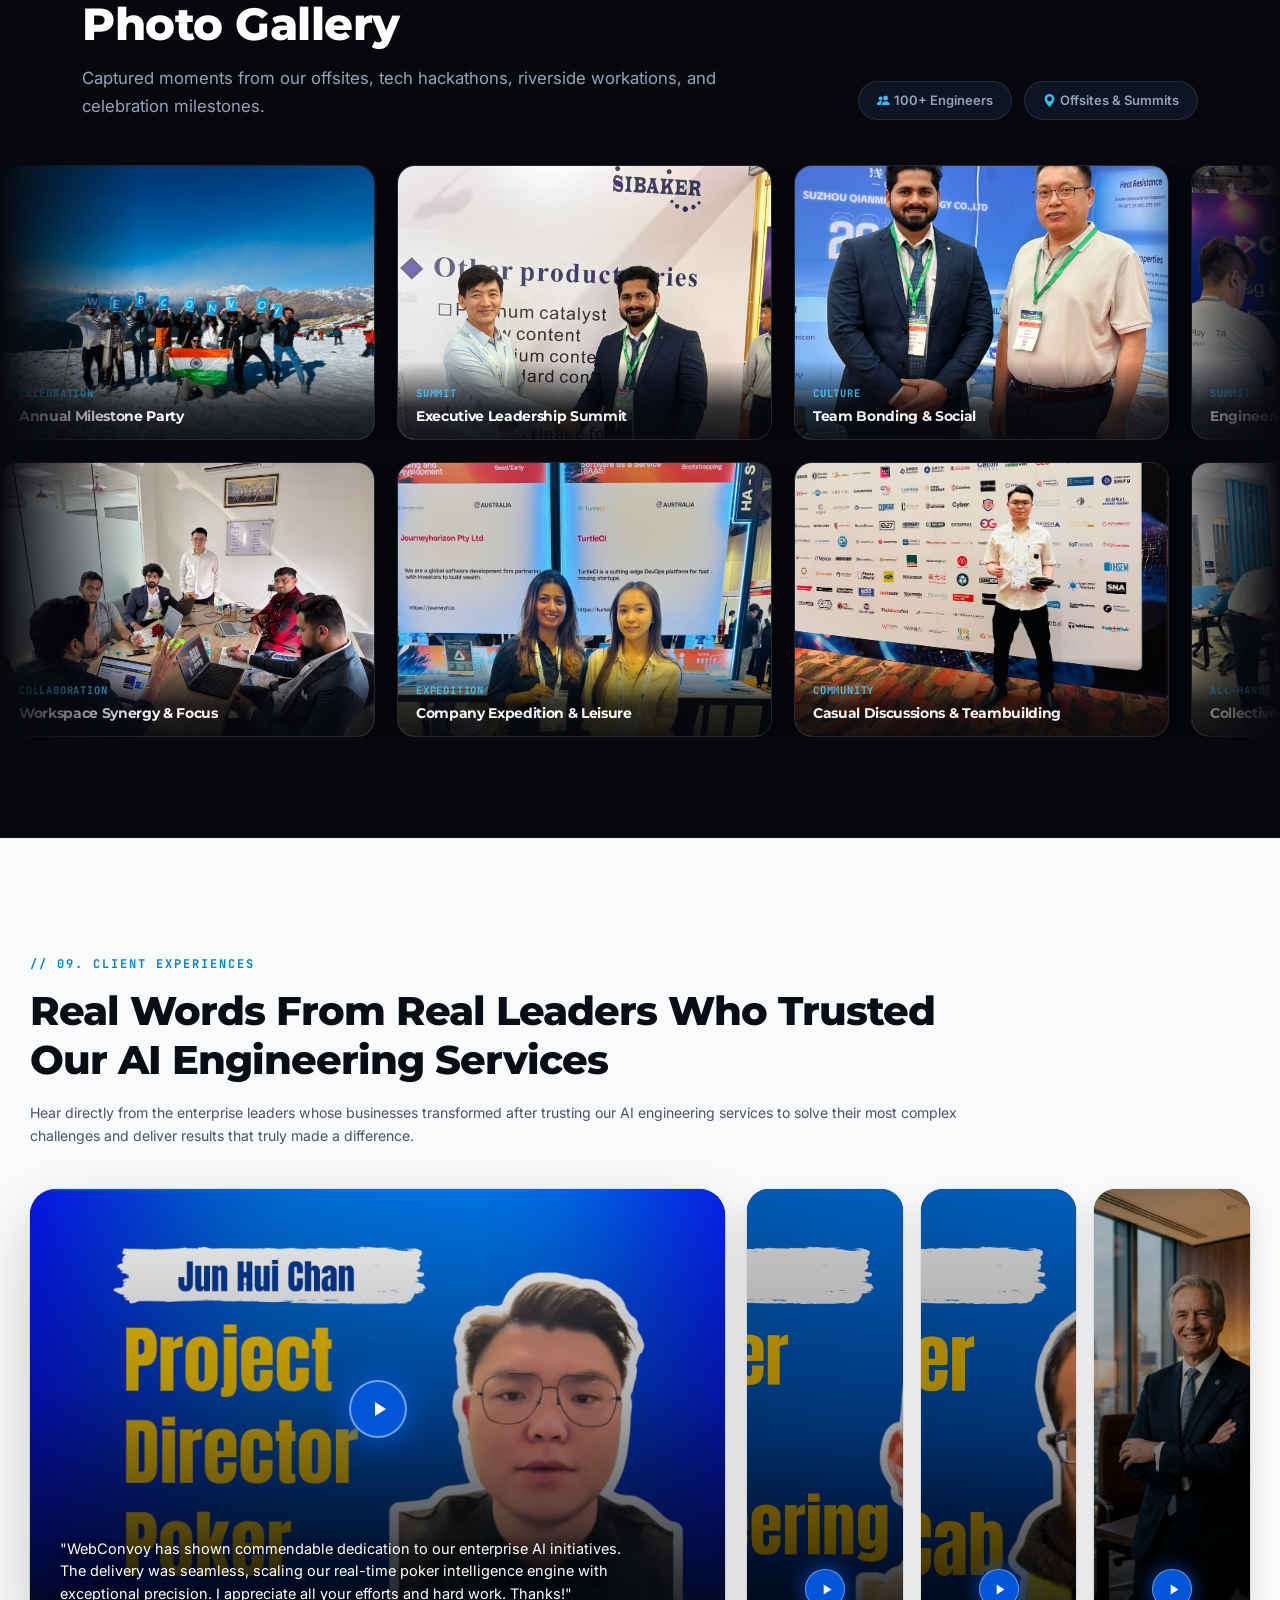
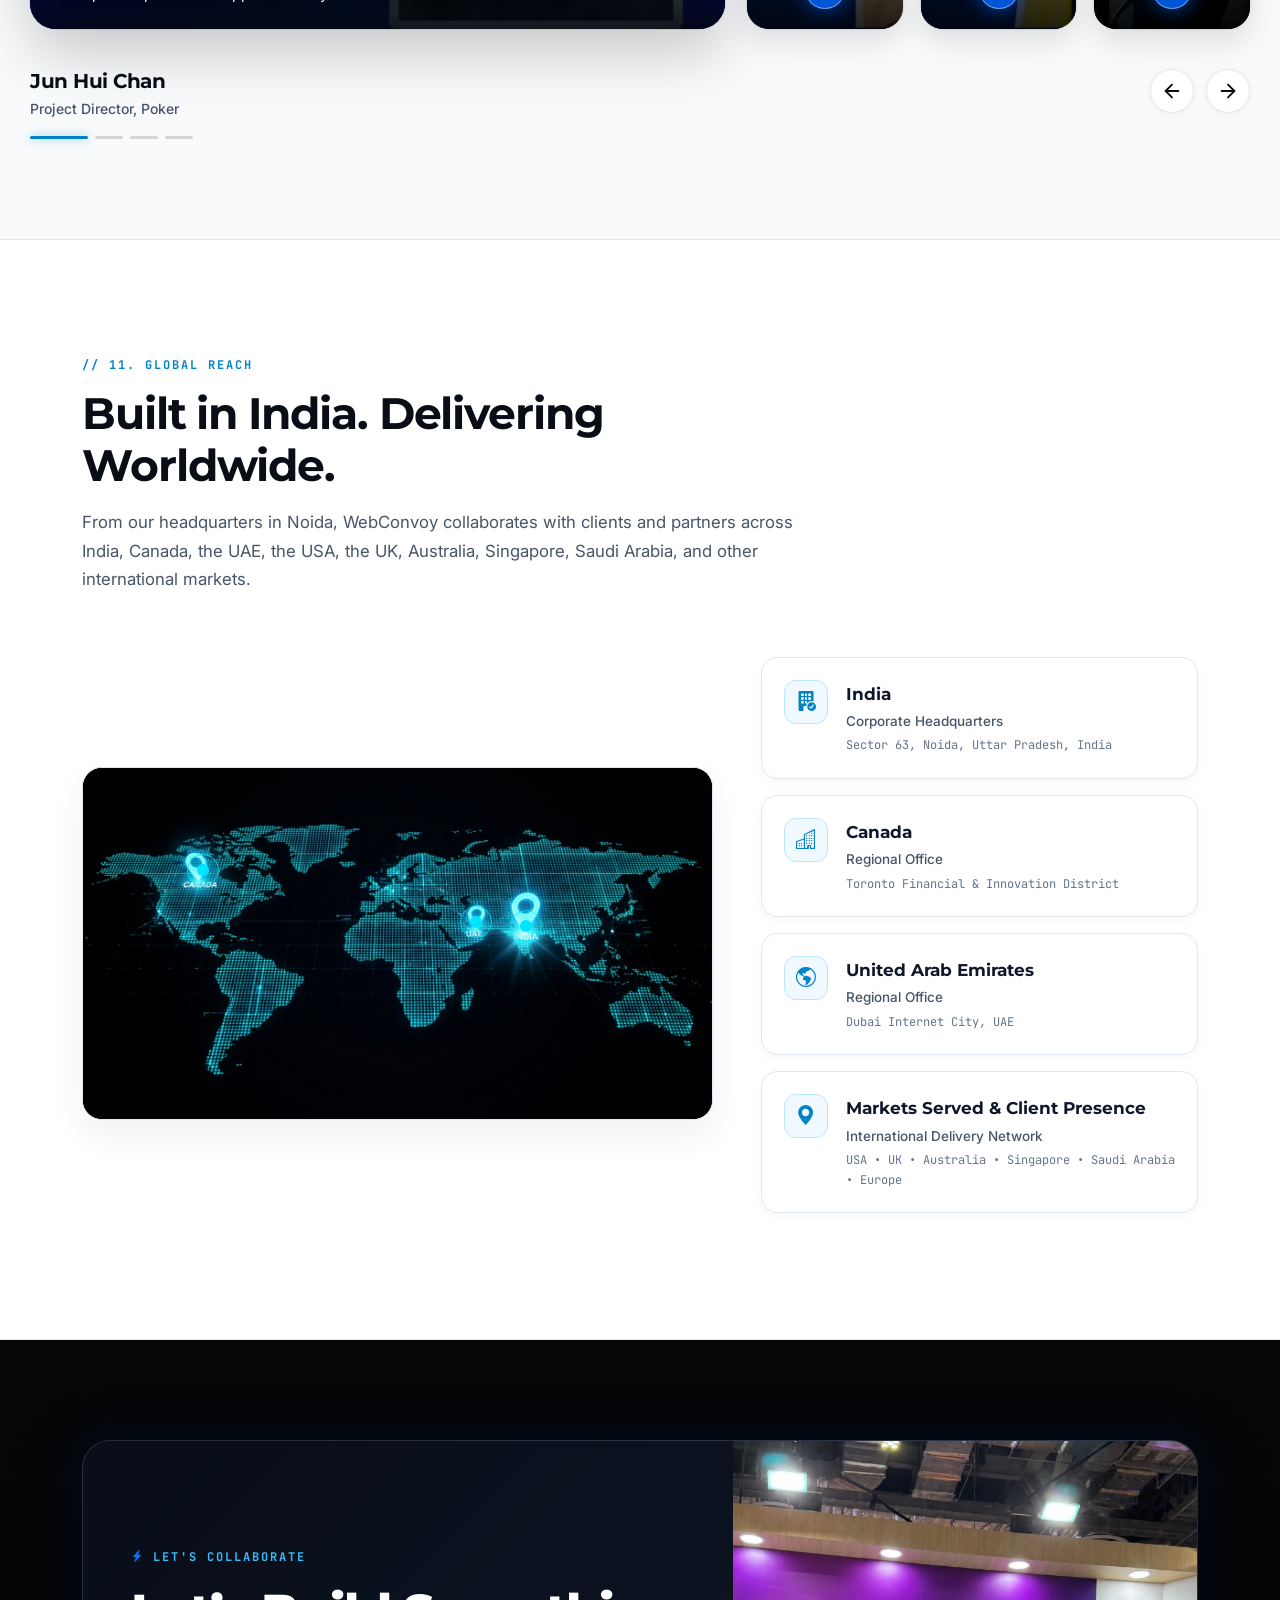
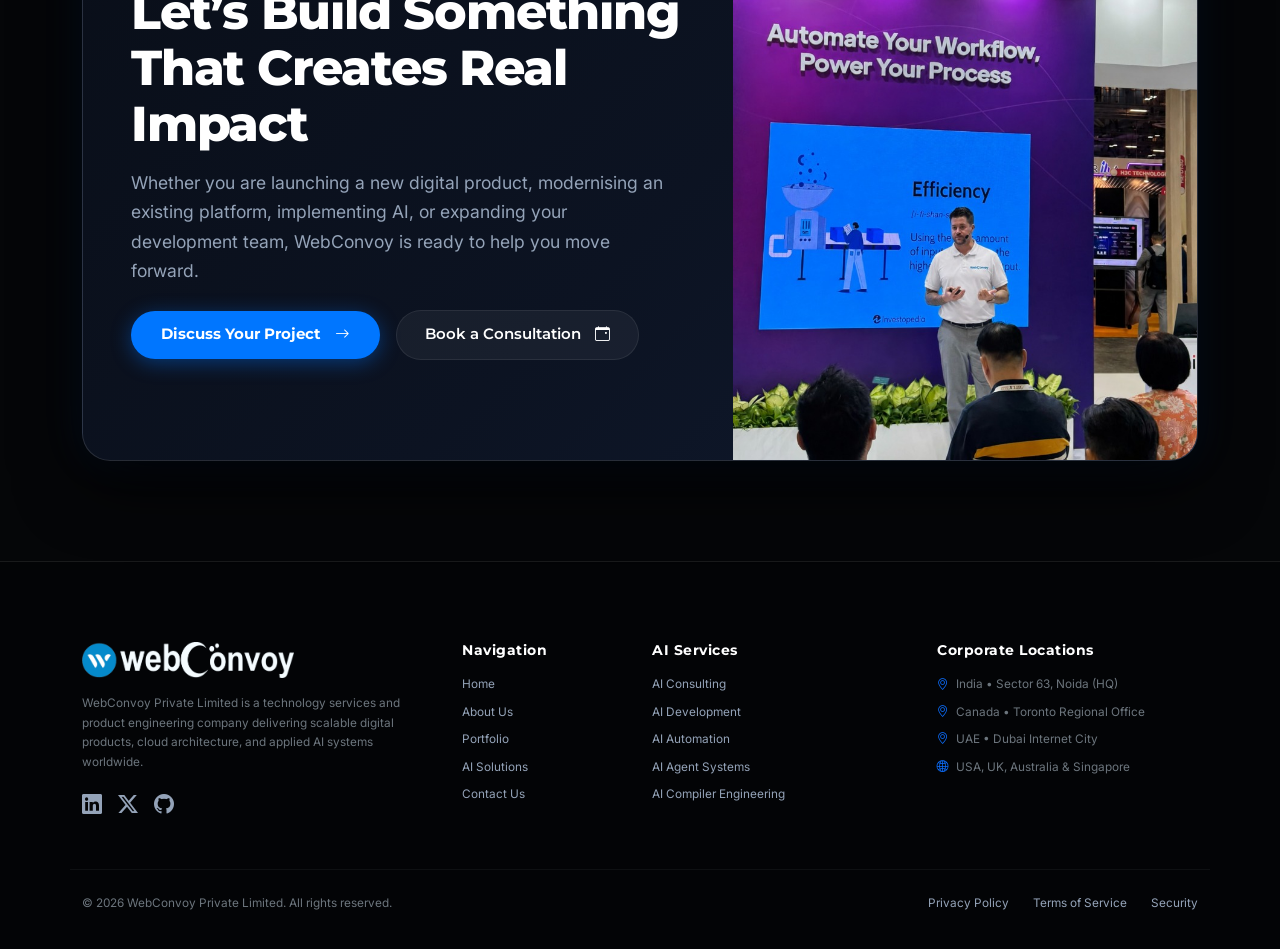
==== commit 94903856: "Adjust gallery framing, shift AI dropdown, update testimonial avatars, and add 7+ AI FAQs" ====
--- a/about-us.html
+++ b/about-us.html
@@ -1762,6 +1762,16 @@
         .gallery-card.focus-top img,
         .gallery-card img.focus-top {
             object-position: center top !important;
+        }
+
+        .gallery-card.focus-gitex img,
+        .gallery-card img.focus-gitex {
+            object-position: center 85% !important;
+        }
+
+        .gallery-card.focus-booth img,
+        .gallery-card img.focus-booth {
+            object-position: center 60% !important;
         }
 
         .gallery-card:hover img {
@@ -3028,7 +3038,7 @@
                     </div>
                     <!-- Item 3 -->
                     <div class="gallery-card" onclick="openGalleryLightbox('assets/gallery/gallery_03.jpg', 'Culture', 'Team Bonding & Social Gathering')">
-                        <img src="assets/gallery/gallery_03.jpg" class="focus-top" alt="Team Bonding & Social Gathering" loading="lazy">
+                        <img src="assets/gallery/gallery_03.jpg" class="focus-booth" alt="Team Bonding & Social Gathering" loading="lazy">
                         <div class="gallery-card-zoom-icon"><i class="bi bi-arrows-fullscreen"></i></div>
                         <div class="gallery-card-overlay">
                             <span class="gallery-card-tag">Culture</span>
@@ -3081,7 +3091,7 @@
                         </div>
                     </div>
                     <div class="gallery-card" onclick="openGalleryLightbox('assets/gallery/gallery_03.jpg', 'Culture', 'Team Bonding & Social Gathering')">
-                        <img src="assets/gallery/gallery_03.jpg" class="focus-top" alt="Team Bonding & Social Gathering" loading="lazy">
+                        <img src="assets/gallery/gallery_03.jpg" class="focus-booth" alt="Team Bonding & Social Gathering" loading="lazy">
                         <div class="gallery-card-zoom-icon"><i class="bi bi-arrows-fullscreen"></i></div>
                         <div class="gallery-card-overlay">
                             <span class="gallery-card-tag">Culture</span>
@@ -3138,7 +3148,7 @@
                     </div>
                     <!-- Item 9 -->
                     <div class="gallery-card" onclick="openGalleryLightbox('assets/gallery/gallery_08.jpg', 'Community', 'Casual Discussions & Teambuilding')">
-                        <img src="assets/gallery/gallery_08.jpg" class="focus-top" alt="Casual Discussions & Teambuilding" loading="lazy">
+                        <img src="assets/gallery/gallery_08.jpg" class="focus-gitex" alt="Casual Discussions & Teambuilding" loading="lazy">
                         <div class="gallery-card-zoom-icon"><i class="bi bi-arrows-fullscreen"></i></div>
                         <div class="gallery-card-overlay">
                             <span class="gallery-card-tag">Community</span>
@@ -3191,7 +3201,7 @@
                         </div>
                     </div>
                     <div class="gallery-card" onclick="openGalleryLightbox('assets/gallery/gallery_08.jpg', 'Community', 'Casual Discussions & Teambuilding')">
-                        <img src="assets/gallery/gallery_08.jpg" class="focus-top" alt="Casual Discussions & Teambuilding" loading="lazy">
+                        <img src="assets/gallery/gallery_08.jpg" class="focus-gitex" alt="Casual Discussions & Teambuilding" loading="lazy">
                         <div class="gallery-card-zoom-icon"><i class="bi bi-arrows-fullscreen"></i></div>
                         <div class="gallery-card-overlay">
                             <span class="gallery-card-tag">Community</span>
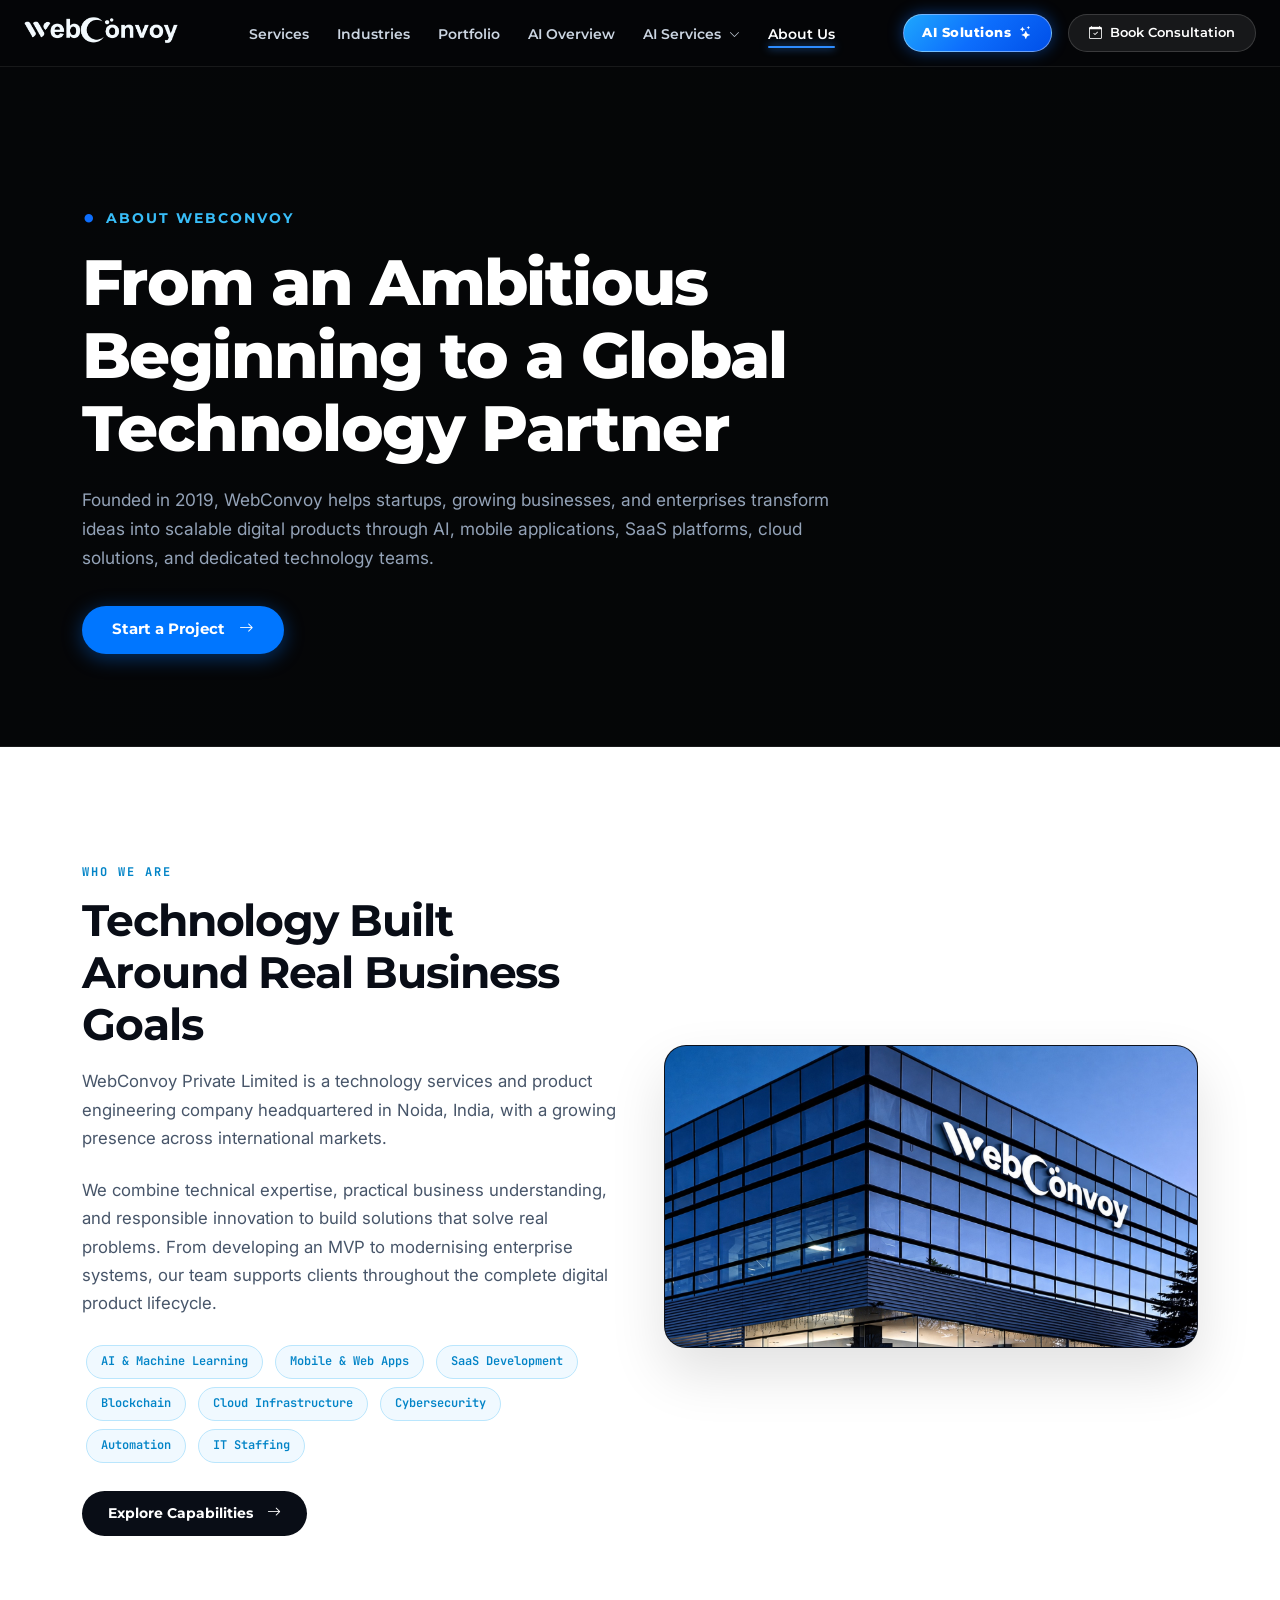
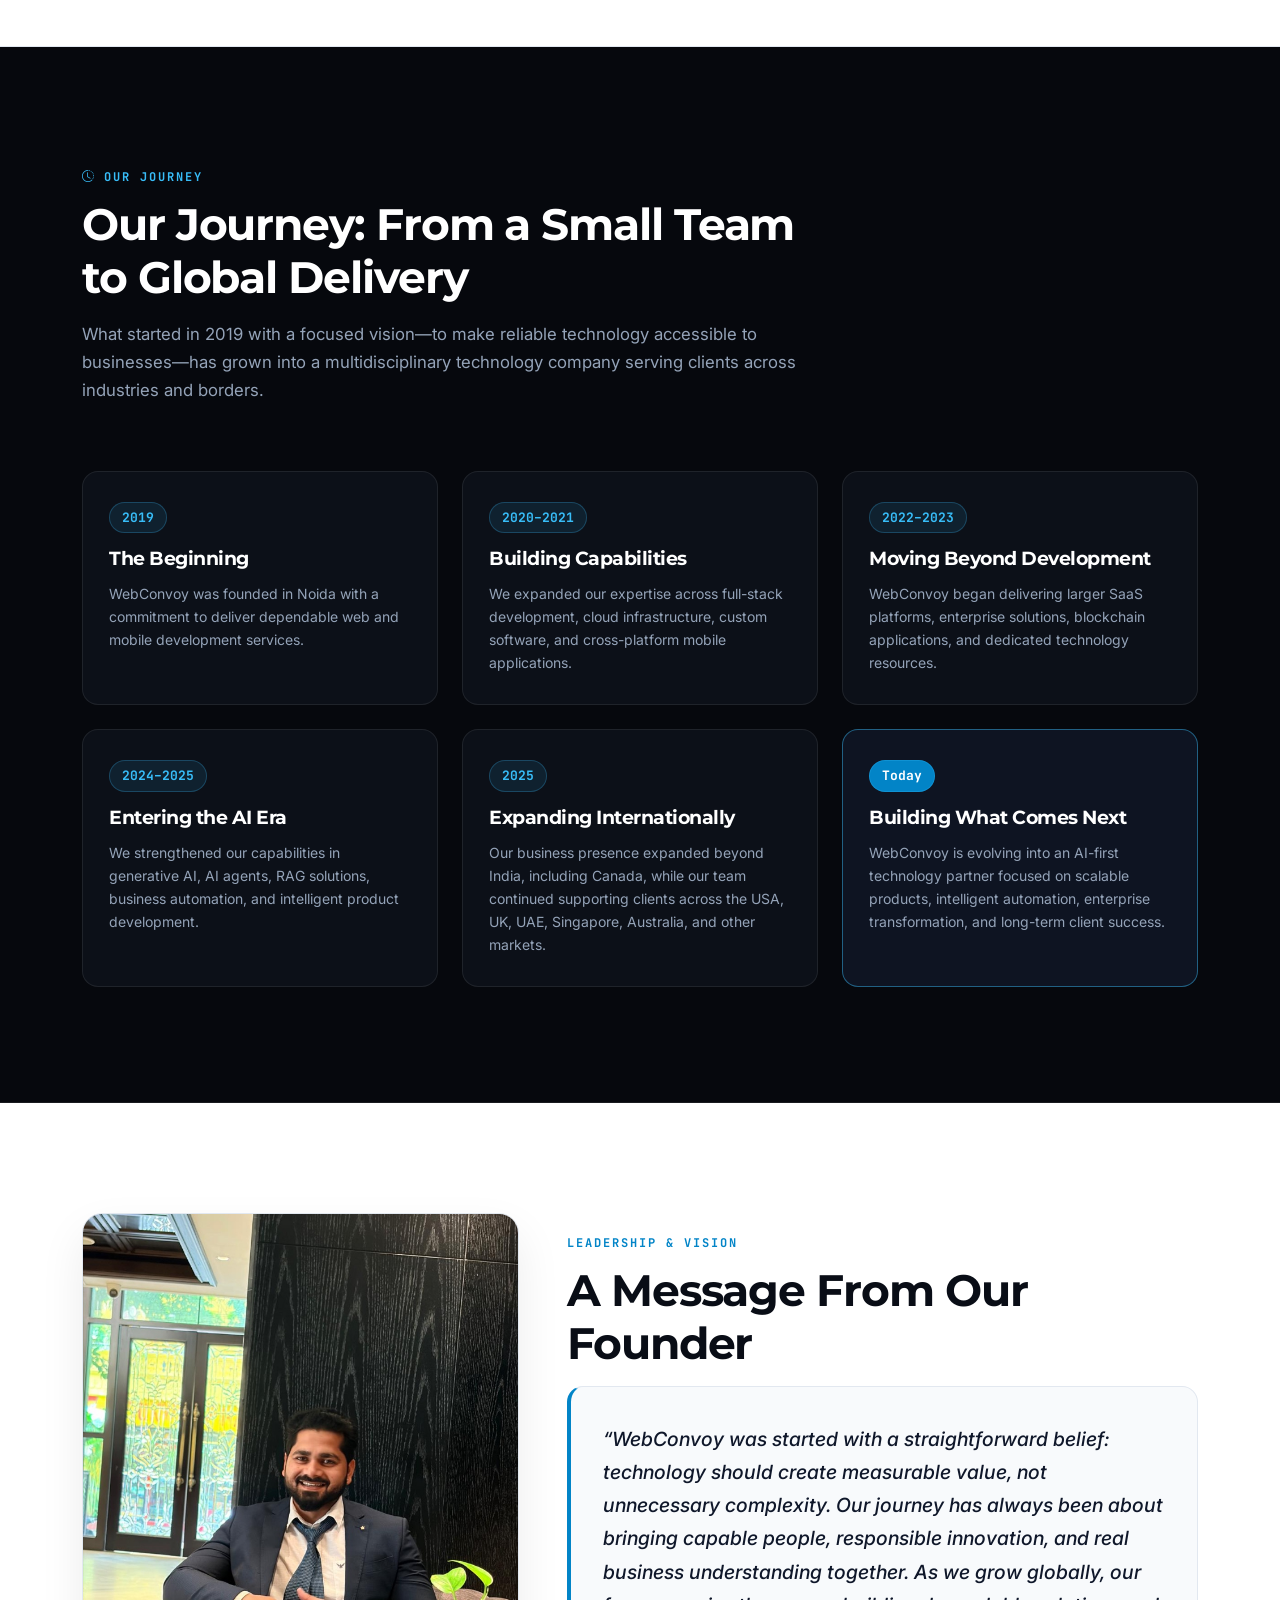
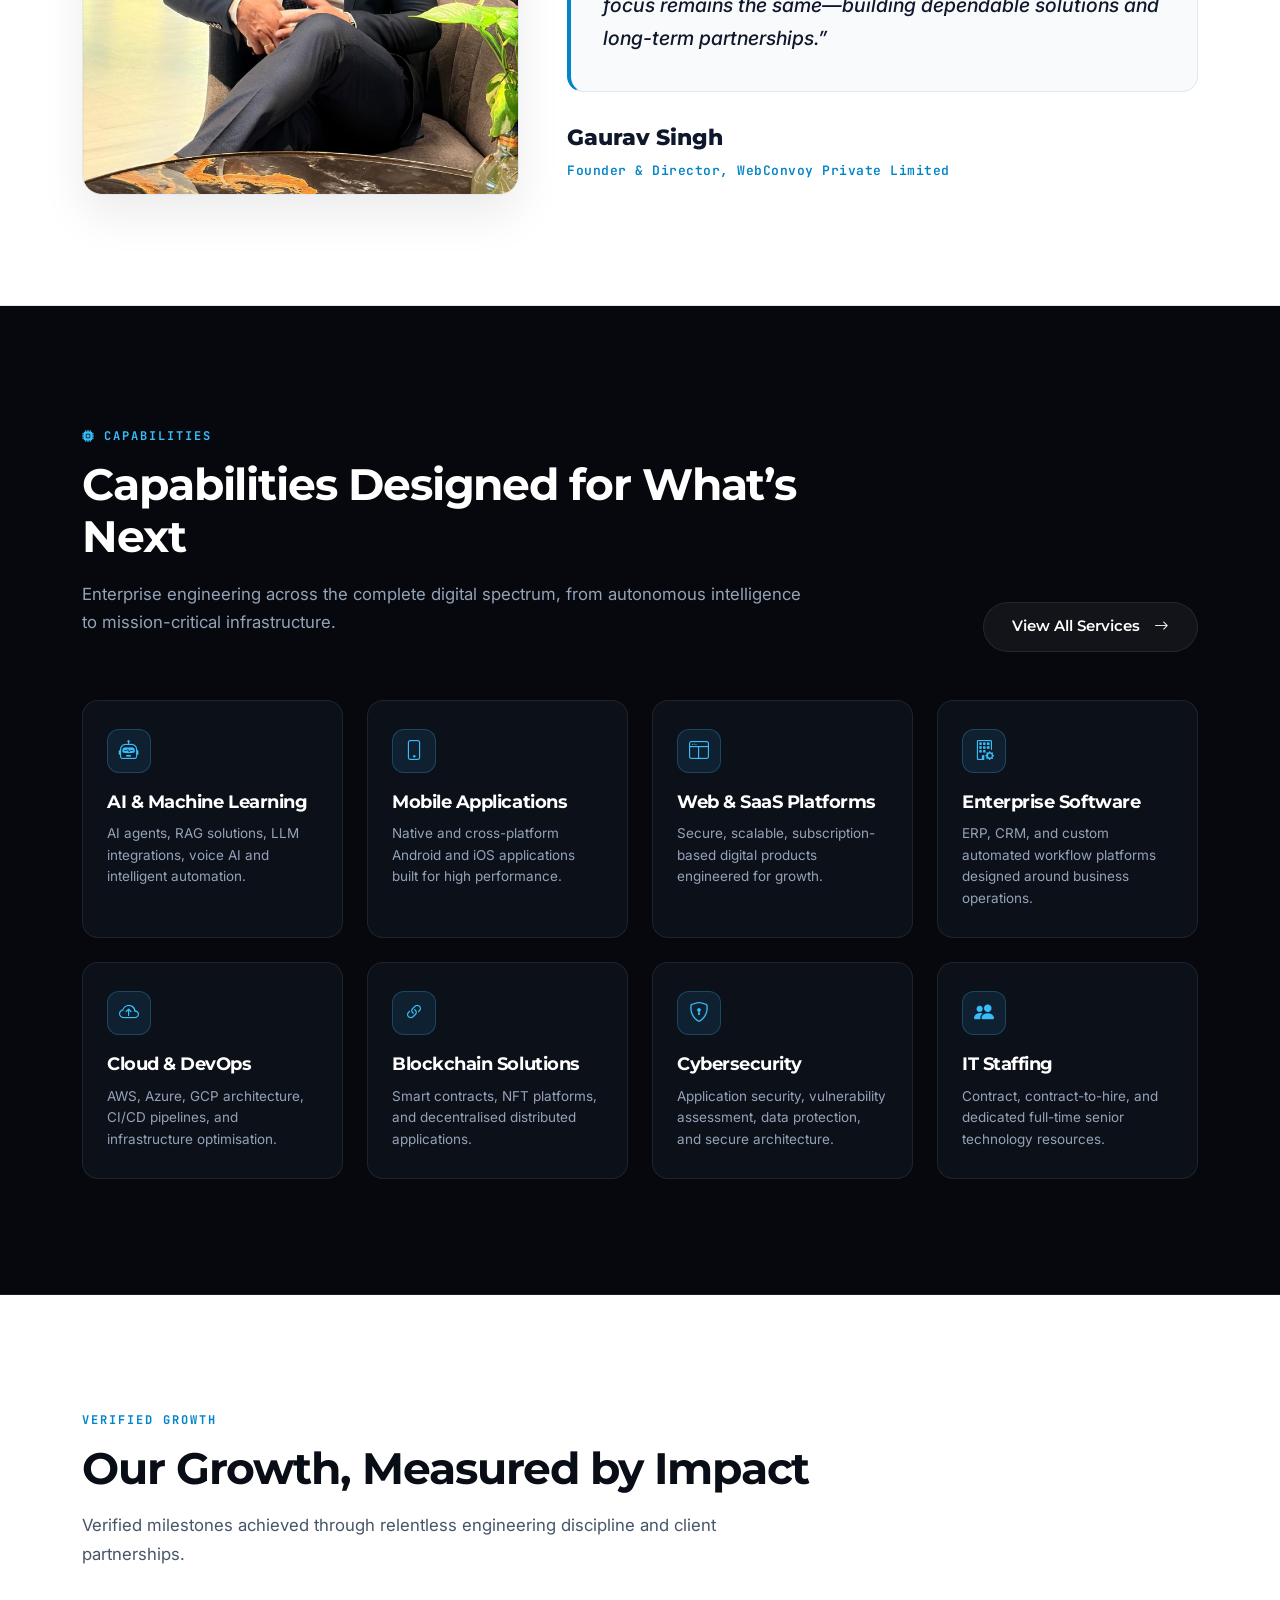
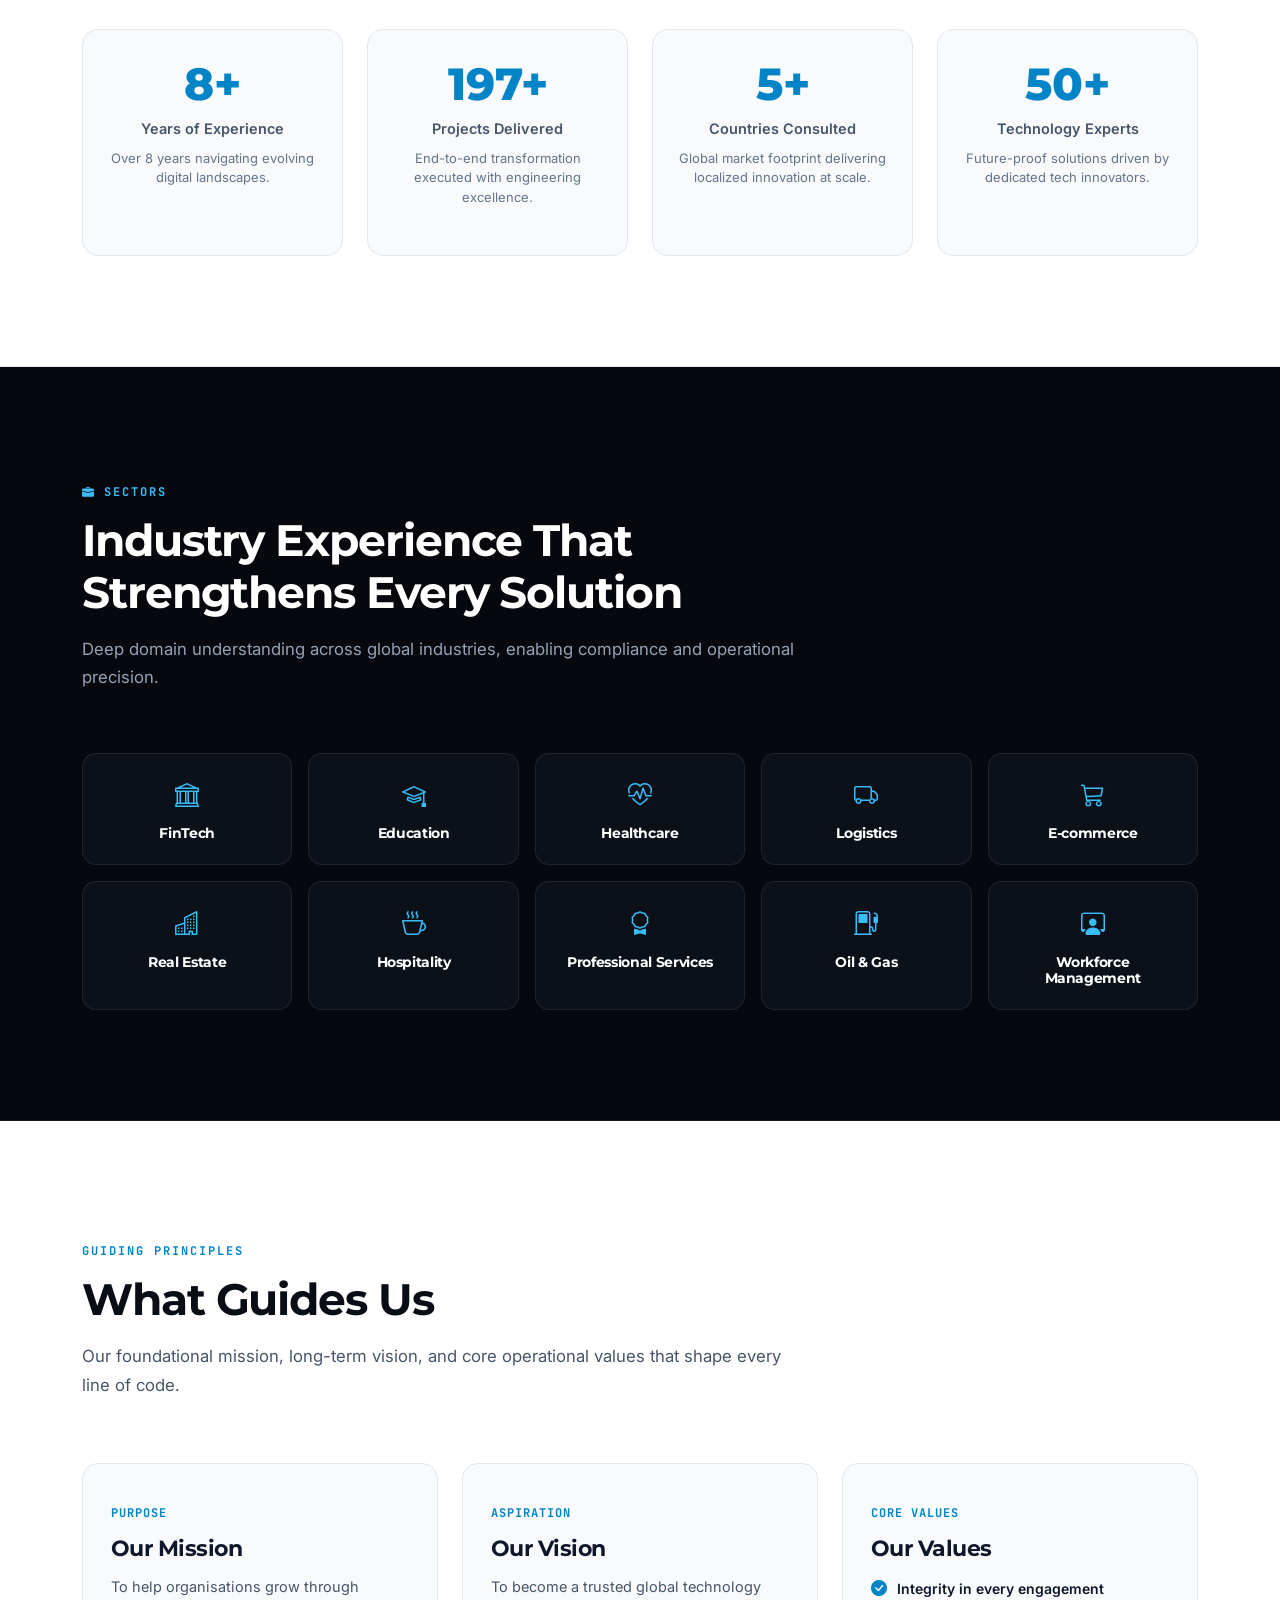
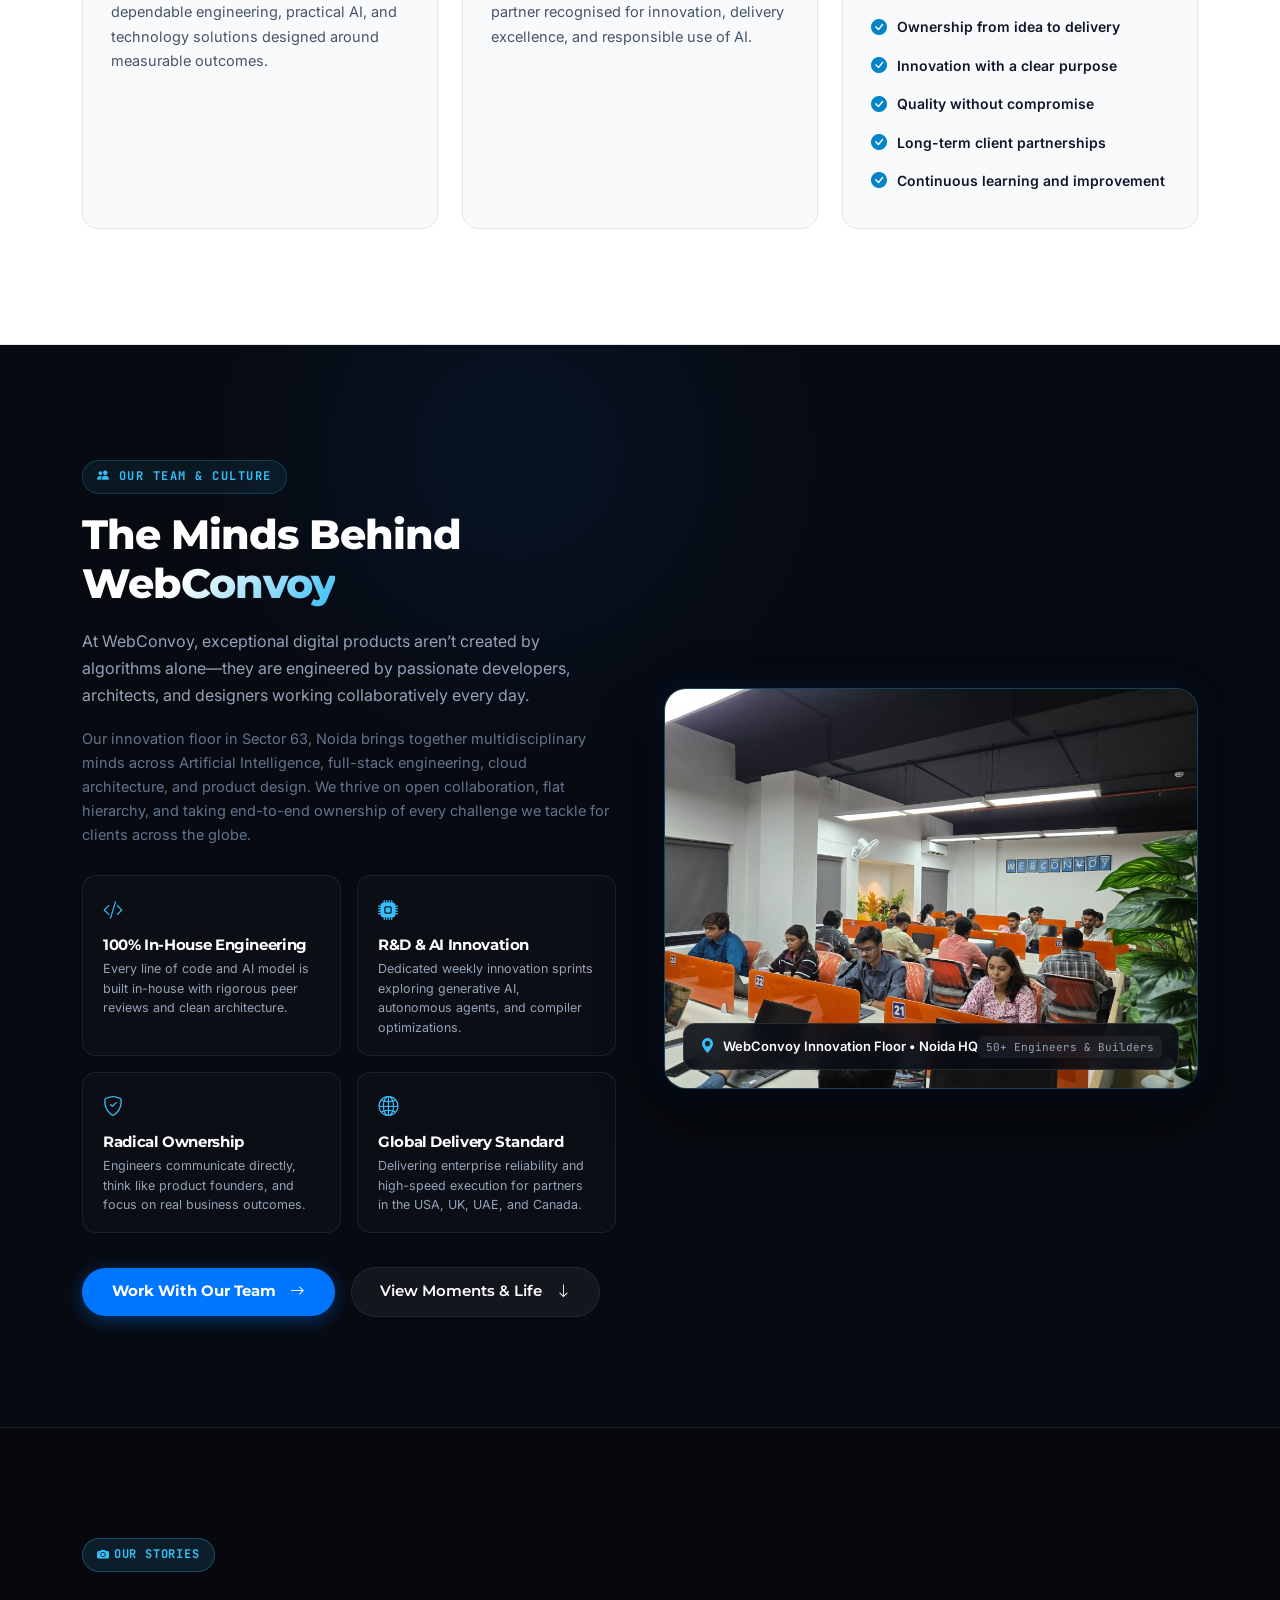
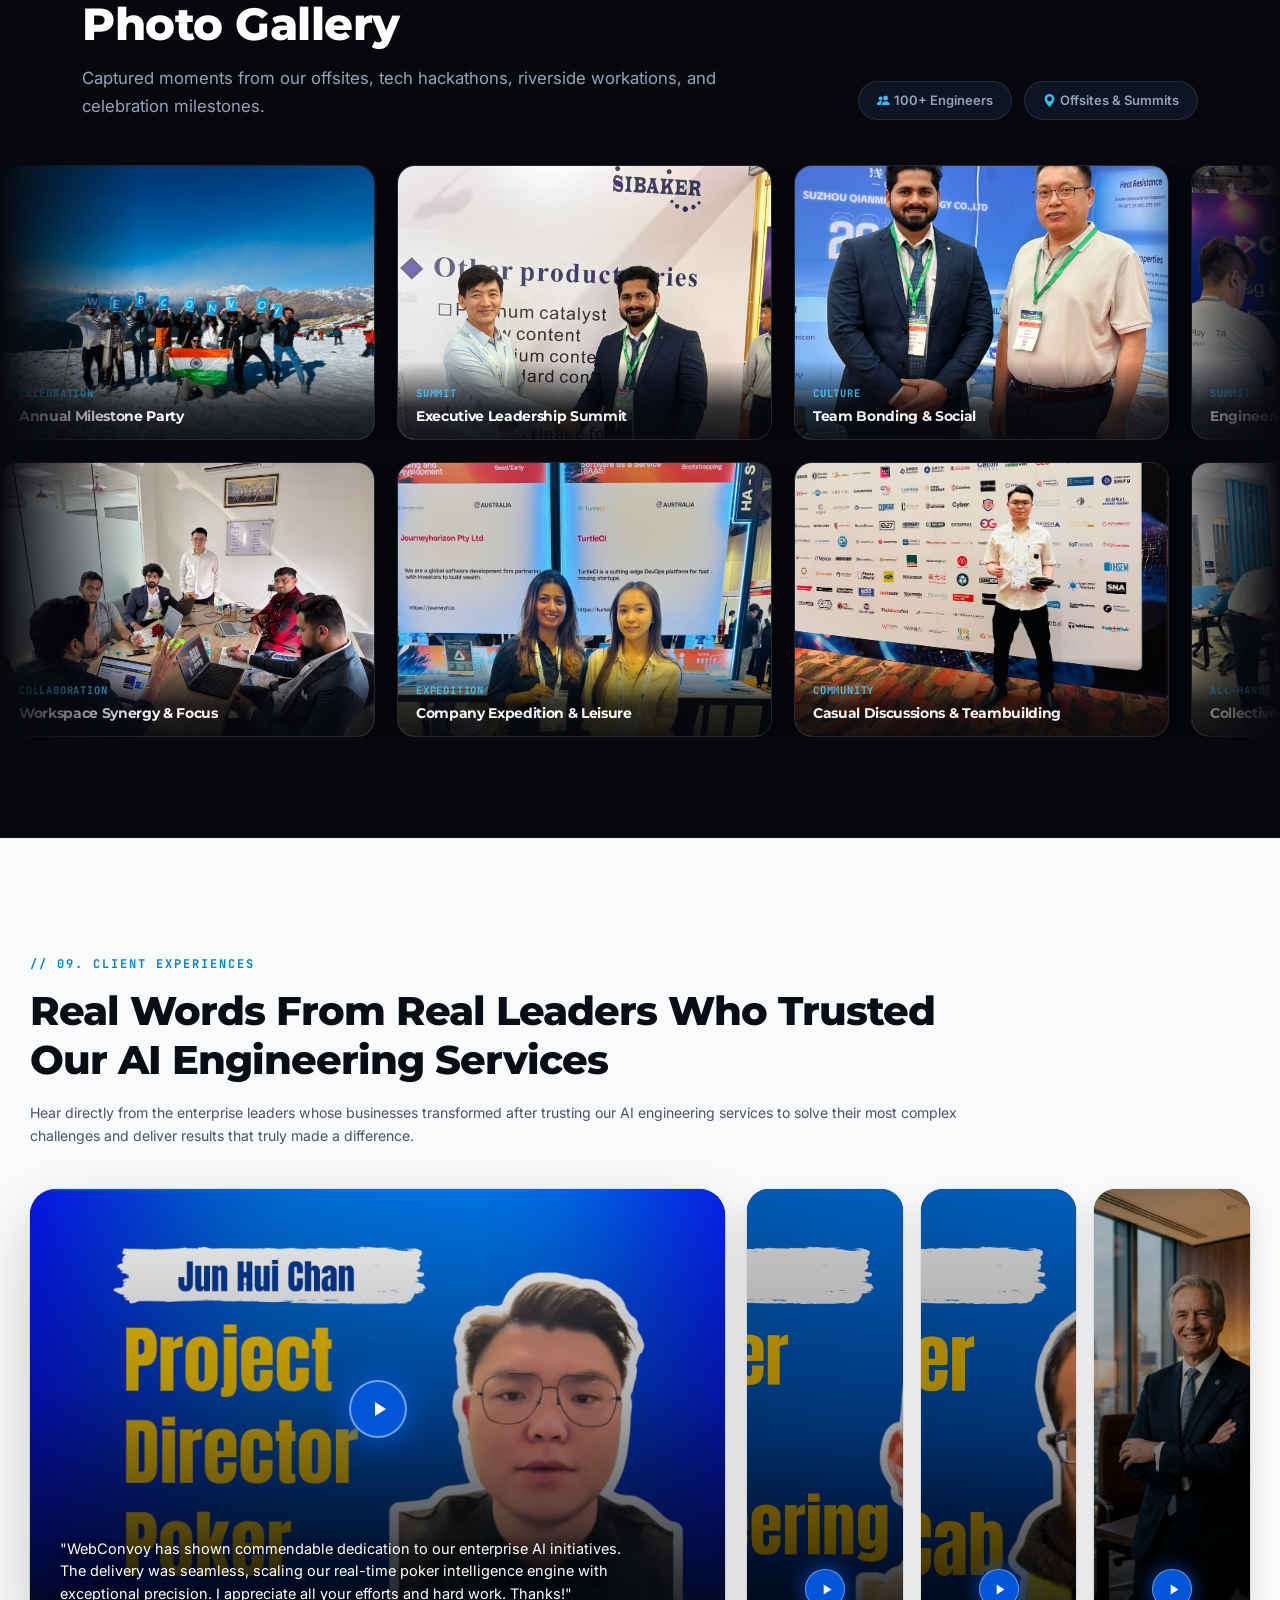
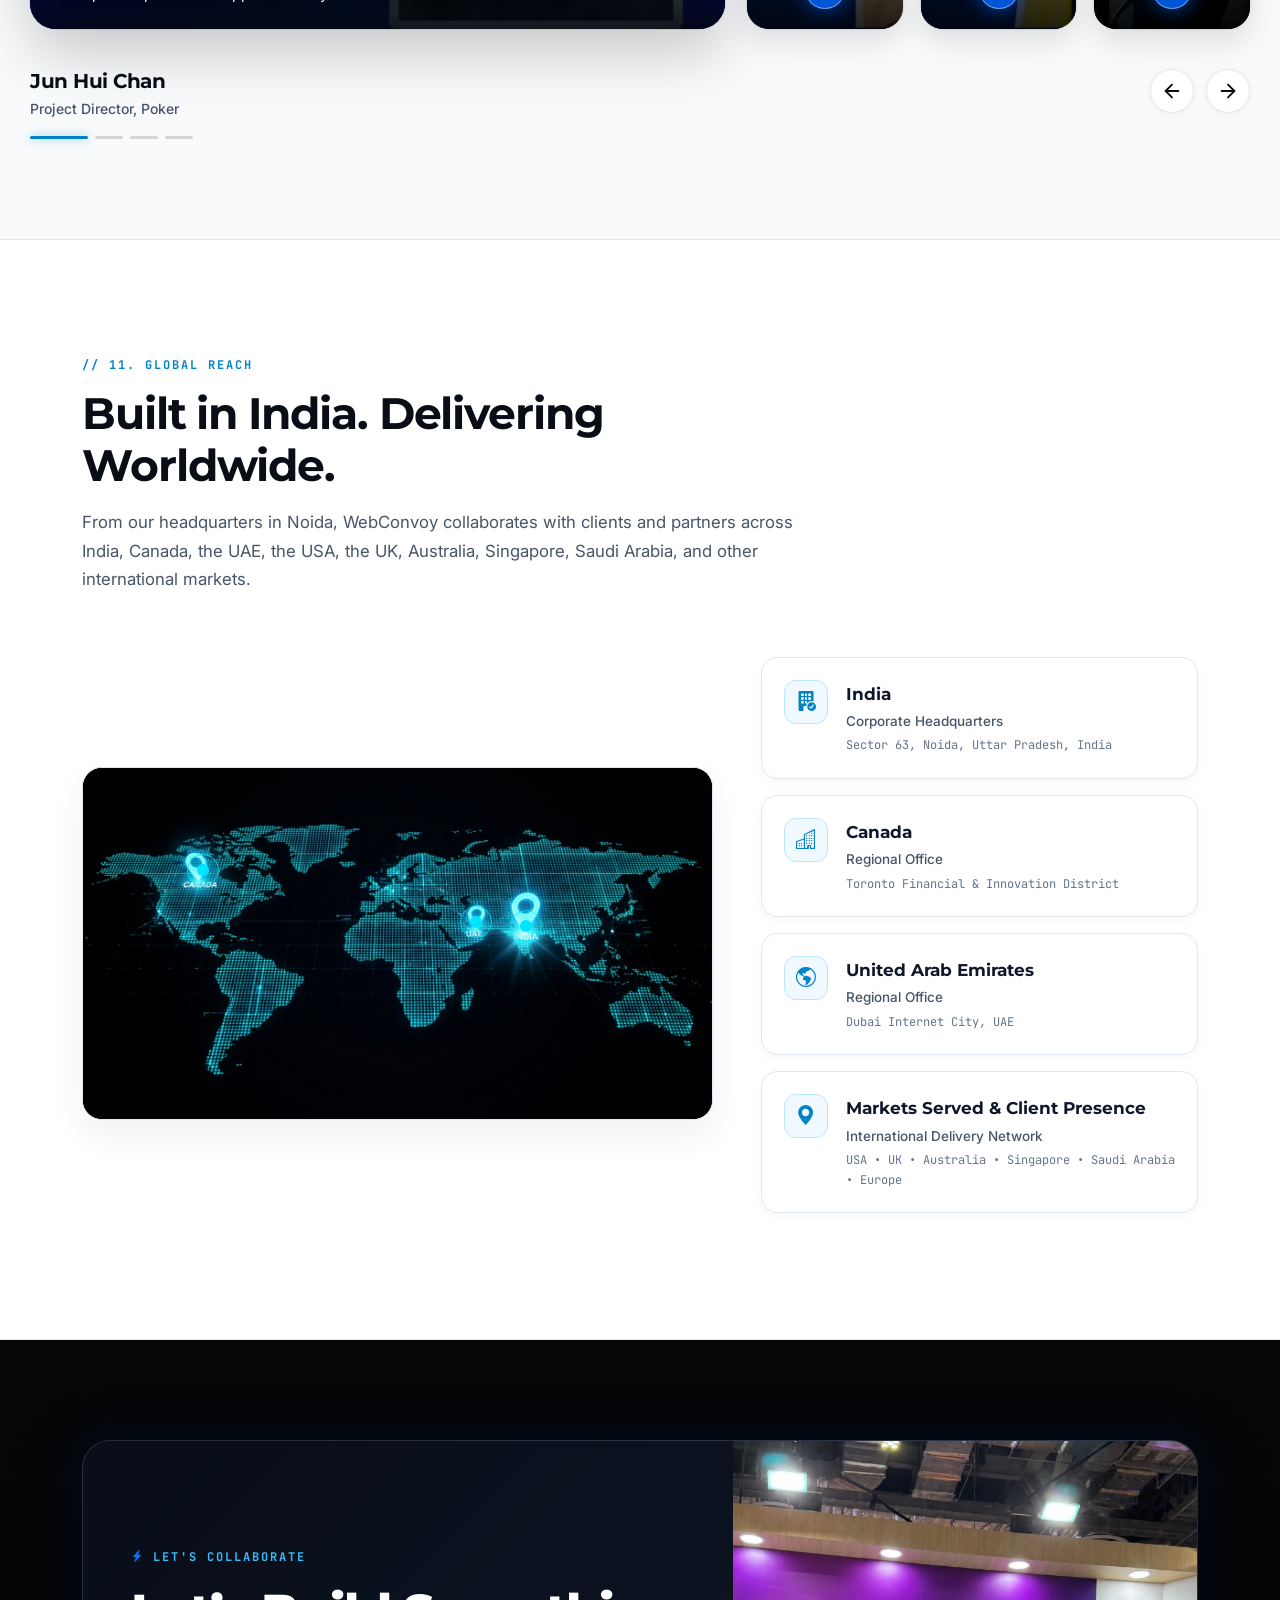
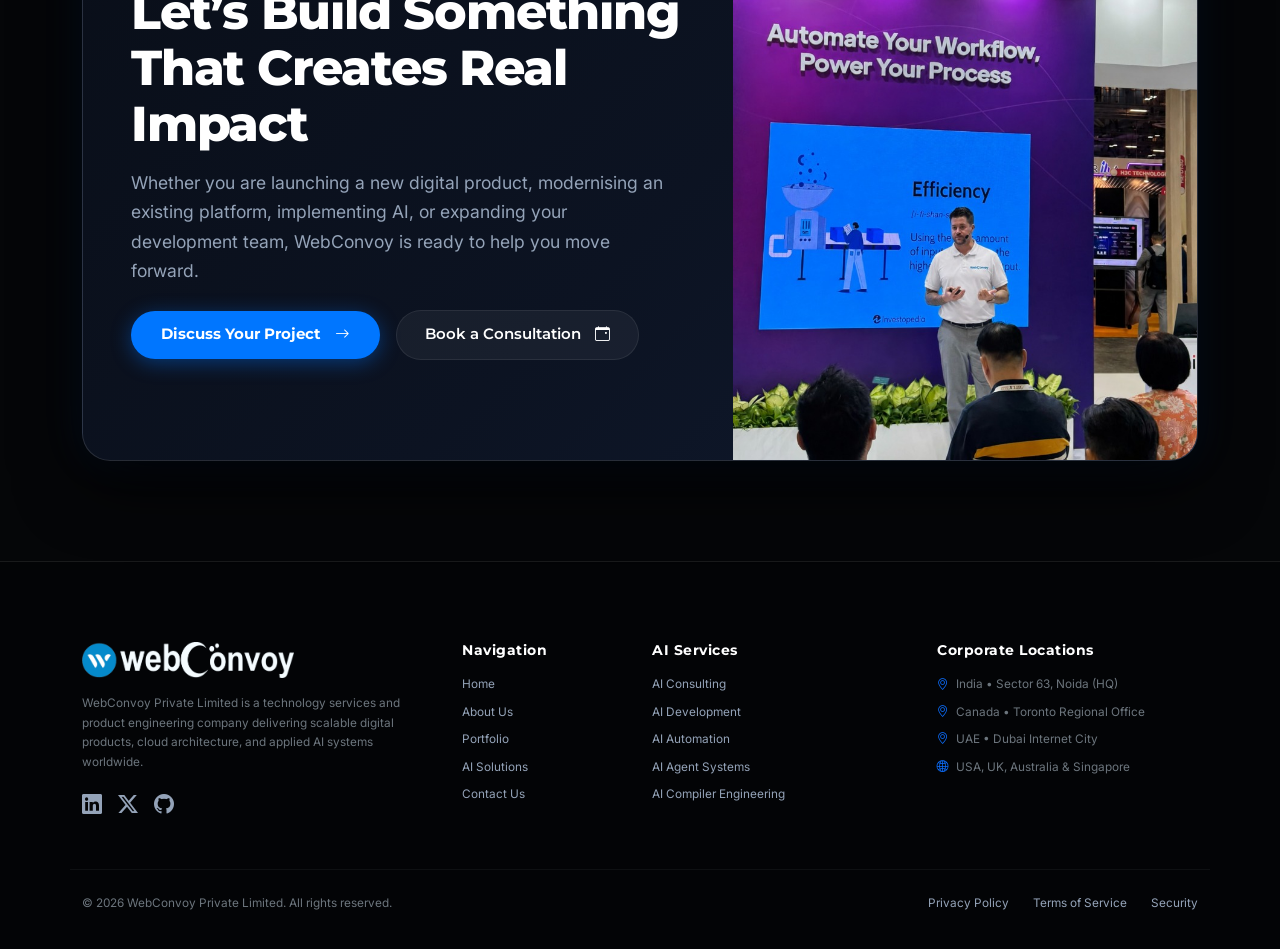
==== commit 9f8d6f4c: "Unify horizontal AI Services navbar dropdown across About Us and all AI pages" ====
--- a/about-us.html
+++ b/about-us.html
@@ -178,54 +178,119 @@
         }
 
         .nav-item-wrap { position: relative; }
-        .dropdown-floating-panel {
+
+        /* ==========================================================================
+           HORIZONTAL AI SERVICES DROPDOWN (PREMIUM GLASS DOCK)
+           ========================================================================== */
+        .dropdown-ai-horizontal-panel {
+            position: absolute !important;
+            top: calc(100% + 14px) !important;
+            left: 50% !important;
+            transform: translateX(-50%) translateY(12px) !important;
+            width: max-content !important;
+            min-width: 820px !important;
+            max-width: 95vw !important;
+            background: rgba(6, 11, 24, 0.96) !important;
+            backdrop-filter: blur(28px) !important;
+            -webkit-backdrop-filter: blur(28px) !important;
+            border: 1px solid rgba(56, 189, 248, 0.28) !important;
+            border-radius: 20px !important;
+            padding: 16px 20px !important;
+            box-shadow: 0 24px 60px rgba(0, 0, 0, 0.85), 0 0 40px rgba(0, 102, 255, 0.25) !important;
+            z-index: 1050 !important;
+            opacity: 0 !important;
+            visibility: hidden !important;
+            pointer-events: none !important;
+            transition: all 0.28s cubic-bezier(0.16, 1, 0.3, 1) !important;
+        }
+
+        .dropdown-ai-horizontal-panel::before {
+            content: '';
             position: absolute;
-            top: calc(100% + 14px);
-            left: -120px;
-            width: 320px;
-            background: rgba(10, 14, 23, 0.96);
-            backdrop-filter: blur(20px);
-            border: 1px solid var(--border-dark);
-            border-radius: 12px;
-            padding: 12px;
-            opacity: 0;
-            visibility: hidden;
-            transform: translateY(8px);
-            transition: all 0.25s ease;
-            box-shadow: 0 20px 40px rgba(0, 0, 0, 0.6);
-            z-index: 1000;
-        }
-
-        .nav-item-wrap:hover .dropdown-floating-panel {
-            opacity: 1;
-            visibility: visible;
-            transform: translateY(0);
-        }
-
-        .mega-menu-item {
-            display: block;
-            padding: 10px 14px;
-            border-radius: 8px;
-            text-decoration: none;
-            transition: background 0.2s ease;
-        }
-
-        .mega-menu-item strong {
-            display: block;
-            color: #ffffff;
-            font-size: 13.5px;
-            font-weight: 600;
-        }
-
-        .mega-menu-item span {
-            display: block;
-            color: #94a3b8;
-            font-size: 11.5px;
-            margin-top: 2px;
-        }
-
-        .mega-menu-item:hover {
-            background: rgba(255, 255, 255, 0.05);
+            top: -20px;
+            left: 0;
+            width: 100%;
+            height: 22px;
+        }
+
+        .nav-item-wrap:hover .dropdown-ai-horizontal-panel {
+            transform: translateX(-50%) translateY(0) !important;
+            opacity: 1 !important;
+            visibility: visible !important;
+            pointer-events: auto !important;
+        }
+
+        .ai-dropdown-horizontal-grid {
+            display: flex !important;
+            flex-direction: row !important;
+            align-items: stretch !important;
+            justify-content: space-between !important;
+            gap: 12px !important;
+        }
+
+        .ai-nav-card {
+            flex: 1 1 0 !important;
+            min-width: 125px !important;
+            max-width: 155px !important;
+            display: flex !important;
+            flex-direction: column !important;
+            align-items: flex-start !important;
+            gap: 10px !important;
+            padding: 14px 14px 16px !important;
+            background: rgba(255, 255, 255, 0.03) !important;
+            border: 1px solid rgba(255, 255, 255, 0.07) !important;
+            border-radius: 14px !important;
+            text-decoration: none !important;
+            transition: all 0.28s cubic-bezier(0.16, 1, 0.3, 1) !important;
+        }
+
+        .ai-nav-card:hover {
+            background: rgba(0, 102, 255, 0.16) !important;
+            border-color: rgba(56, 189, 248, 0.45) !important;
+            transform: translateY(-3px) !important;
+            box-shadow: 0 10px 25px rgba(0, 0, 0, 0.4), 0 0 20px rgba(0, 102, 255, 0.25) !important;
+        }
+
+        .ai-nav-card-icon {
+            width: 38px !important;
+            height: 38px !important;
+            border-radius: 10px !important;
+            display: flex !important;
+            align-items: center !important;
+            justify-content: center !important;
+            font-size: 17px !important;
+            transition: all 0.25s ease !important;
+        }
+
+        .ai-nav-card:hover .ai-nav-card-icon {
+            transform: scale(1.1) !important;
+        }
+
+        .ai-nav-card-title {
+            color: #ffffff !important;
+            font-family: var(--font-head) !important;
+            font-size: 13.5px !important;
+            font-weight: 700 !important;
+            line-height: 1.25 !important;
+            margin: 0 !important;
+        }
+
+        .ai-nav-card-desc {
+            color: #94a3b8 !important;
+            font-size: 11px !important;
+            line-height: 1.35 !important;
+            margin: 0 !important;
+            font-weight: 400 !important;
+        }
+
+        .ai-nav-card:hover .ai-nav-card-title {
+            color: #38bdf8 !important;
+        }
+
+        @media (max-width: 1024px) {
+            .dropdown-ai-horizontal-panel {
+                min-width: 90vw !important;
+            }
         }
 
         /* -------------------------------------------------------------
@@ -2293,33 +2358,54 @@
                 <div class="nav-item-wrap">
                     <a href="ai.html" class="nav-link-item">AI Overview</a>
                 </div>
+                <!-- AI Services Horizontal Dropdown -->
                 <div class="nav-item-wrap">
-                    <a href="#" class="nav-link-item">AI Services <i class="bi bi-chevron-down ms-1" style="font-size: 11px;"></i></a>
-                    <div class="dropdown-floating-panel">
-                        <a href="ai-consulting.html" class="mega-menu-item">
-                            <strong>AI Consulting</strong>
-                            <span>Roadmapping & feasibility analysis</span>
-                        </a>
-                        <a href="ai-development.html" class="mega-menu-item">
-                            <strong>AI Development</strong>
-                            <span>Custom LLMs & intelligent apps</span>
-                        </a>
-                        <a href="ai-automation.html" class="mega-menu-item">
-                            <strong>AI Automation</strong>
-                            <span>Workflow & process automation</span>
-                        </a>
-                        <a href="ai-agents.html" class="mega-menu-item">
-                            <strong>AI Agent Systems</strong>
-                            <span>Autonomous multi-agent swarms</span>
-                        </a>
-                        <a href="ai-compiler.html" class="mega-menu-item">
-                            <strong>AI Compiler Engineering</strong>
-                            <span>TensorRT & kernel optimization</span>
-                        </a>
-                        <a href="ai-integration.html" class="mega-menu-item">
-                            <strong>AI Integration</strong>
-                            <span>Connecting ERP, CRM & databases</span>
-                        </a>
+                    <a href="ai.html" class="nav-link-item">AI Services <i class="bi bi-chevron-down nav-caret ms-1" style="font-size: 11px;"></i></a>
+                    <div class="dropdown-floating-panel dropdown-ai-horizontal-panel">
+                        <div class="ai-dropdown-horizontal-grid">
+                            <a href="ai-consulting.html" class="ai-nav-card">
+                                <div class="ai-nav-card-icon" style="background: rgba(56, 189, 248, 0.15); color: #38bdf8;">
+                                    <i class="bi bi-compass"></i>
+                                </div>
+                                <div class="ai-nav-card-title">AI Consulting</div>
+                                <div class="ai-nav-card-desc">Roadmaps &amp; Strategy</div>
+                            </a>
+                            <a href="ai-development.html" class="ai-nav-card">
+                                <div class="ai-nav-card-icon" style="background: rgba(99, 102, 241, 0.15); color: #818cf8;">
+                                    <i class="bi bi-cpu"></i>
+                                </div>
+                                <div class="ai-nav-card-title">AI Development</div>
+                                <div class="ai-nav-card-desc">LLMs &amp; RAG Systems</div>
+                            </a>
+                            <a href="ai-automation.html" class="ai-nav-card">
+                                <div class="ai-nav-card-icon" style="background: rgba(16, 185, 129, 0.15); color: #34d399;">
+                                    <i class="bi bi-gear-wide-connected"></i>
+                                </div>
+                                <div class="ai-nav-card-title">AI Automation</div>
+                                <div class="ai-nav-card-desc">Cognitive Ops &amp; OCR</div>
+                            </a>
+                            <a href="ai-agents.html" class="ai-nav-card">
+                                <div class="ai-nav-card-icon" style="background: rgba(236, 72, 153, 0.15); color: #f472b6;">
+                                    <i class="bi bi-robot"></i>
+                                </div>
+                                <div class="ai-nav-card-title">AI Agents</div>
+                                <div class="ai-nav-card-desc">Autonomous Workflows</div>
+                            </a>
+                            <a href="ai-compiler.html" class="ai-nav-card">
+                                <div class="ai-nav-card-icon" style="background: rgba(245, 158, 11, 0.15); color: #fbbf24;">
+                                    <i class="bi bi-lightning-charge"></i>
+                                </div>
+                                <div class="ai-nav-card-title">AI Compilers</div>
+                                <div class="ai-nav-card-desc">Tensor Optimization</div>
+                            </a>
+                            <a href="ai-integration.html" class="ai-nav-card">
+                                <div class="ai-nav-card-icon" style="background: rgba(168, 85, 247, 0.15); color: #c084fc;">
+                                    <i class="bi bi-diagram-3"></i>
+                                </div>
+                                <div class="ai-nav-card-title">AI Integration</div>
+                                <div class="ai-nav-card-desc">APIs &amp; Connectors</div>
+                            </a>
+                        </div>
                     </div>
                 </div>
                 <div class="nav-item-wrap">
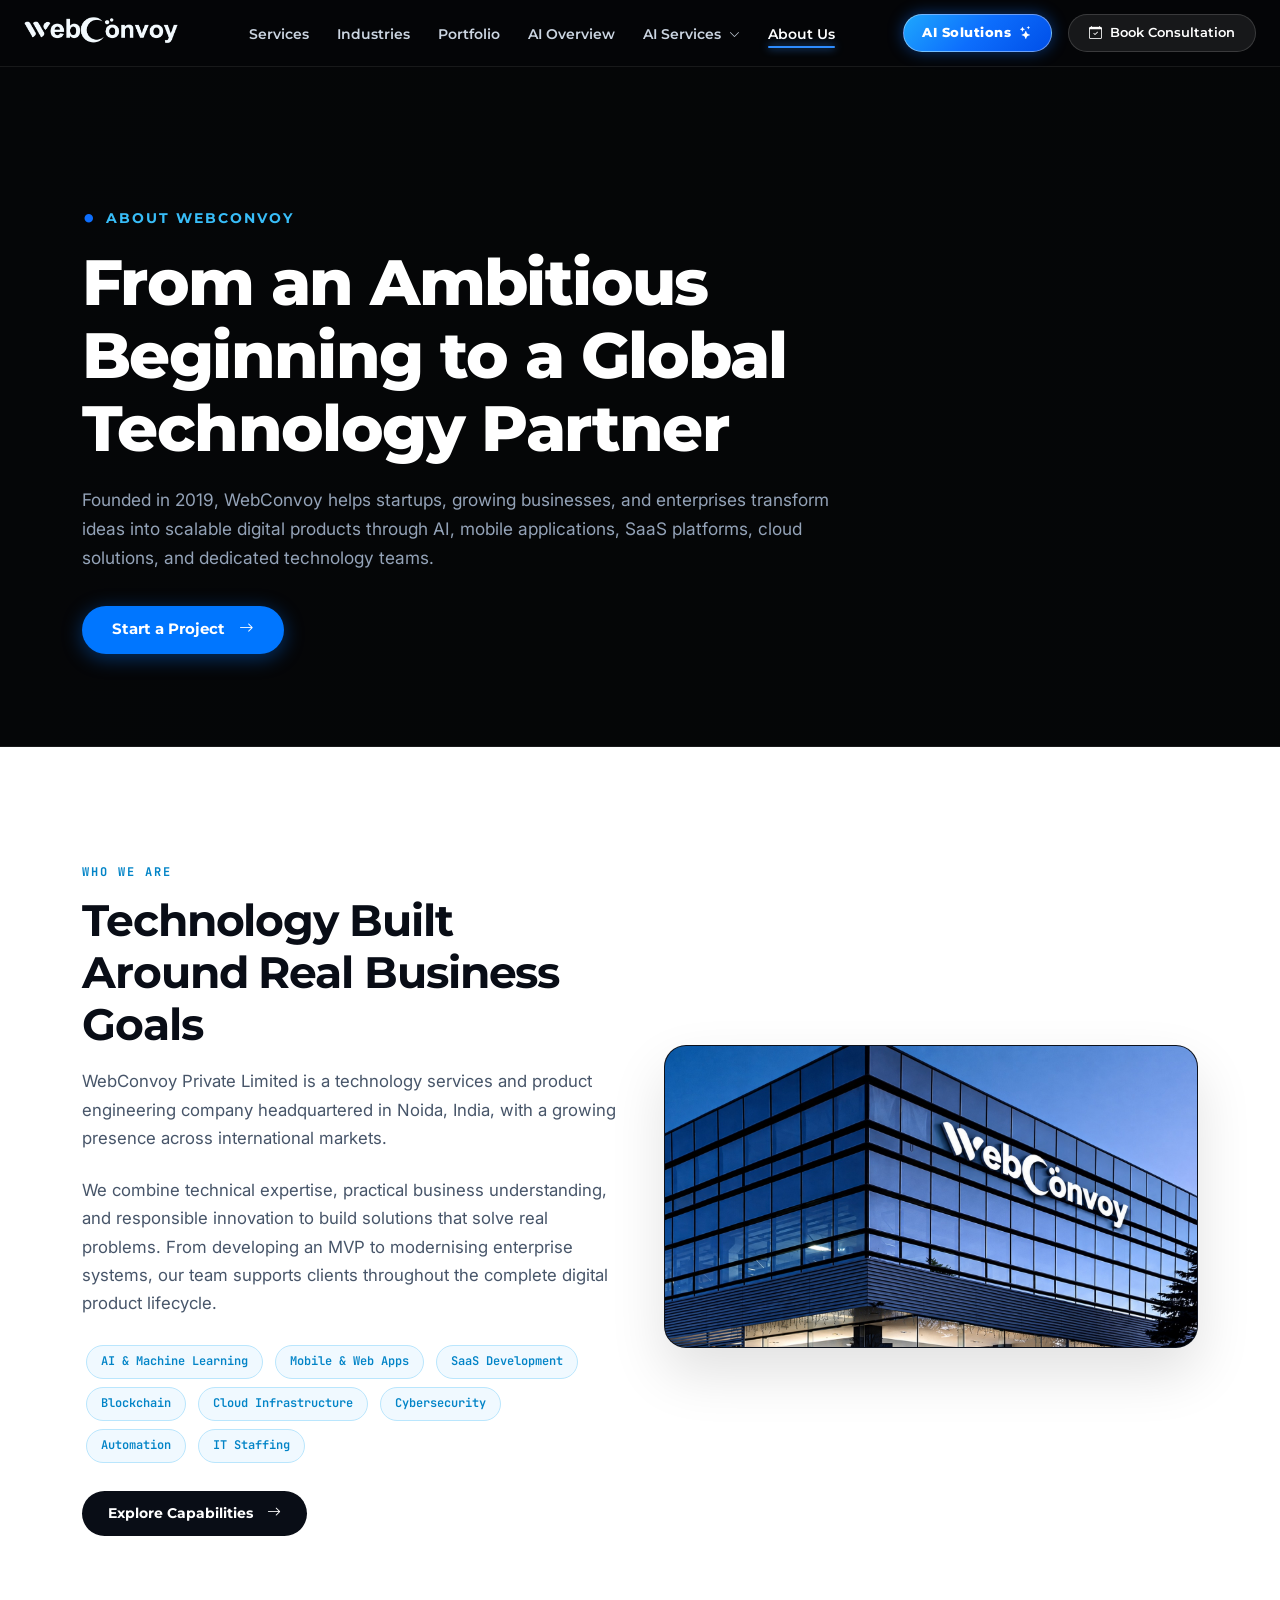
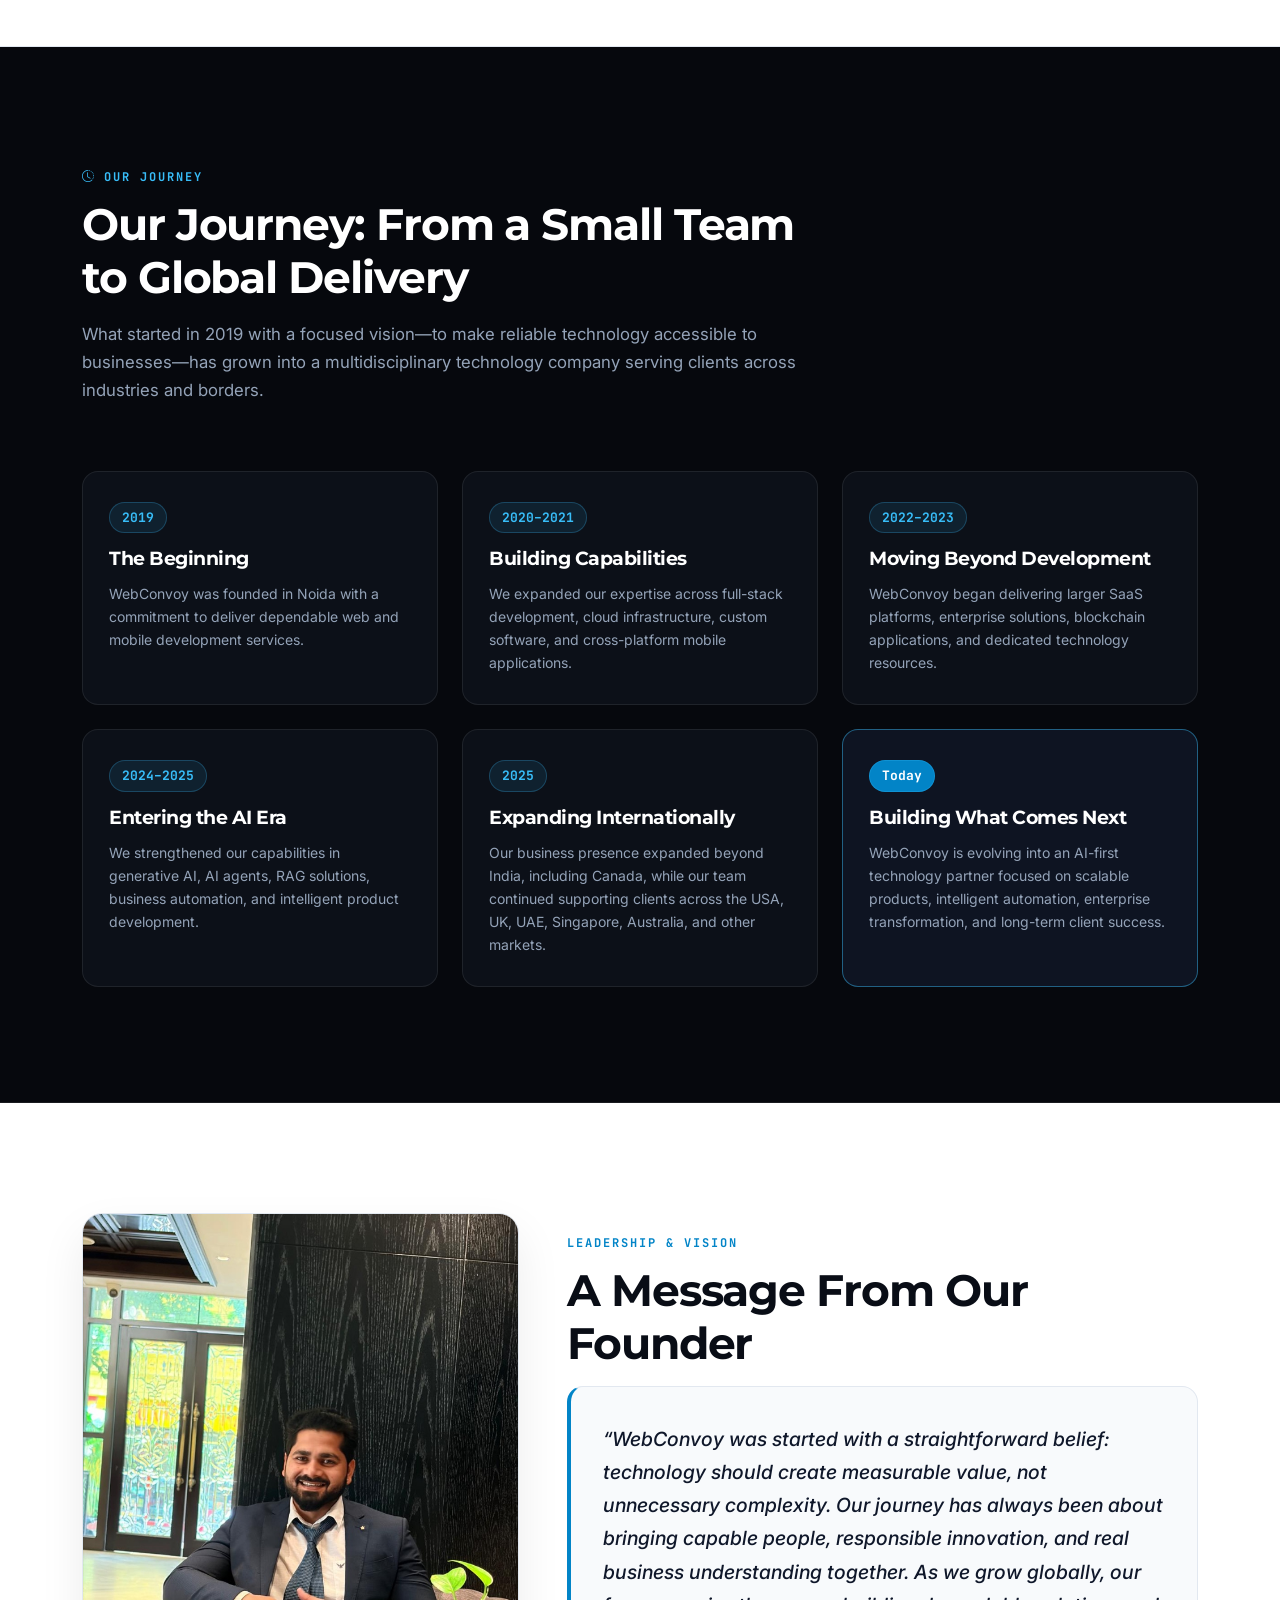
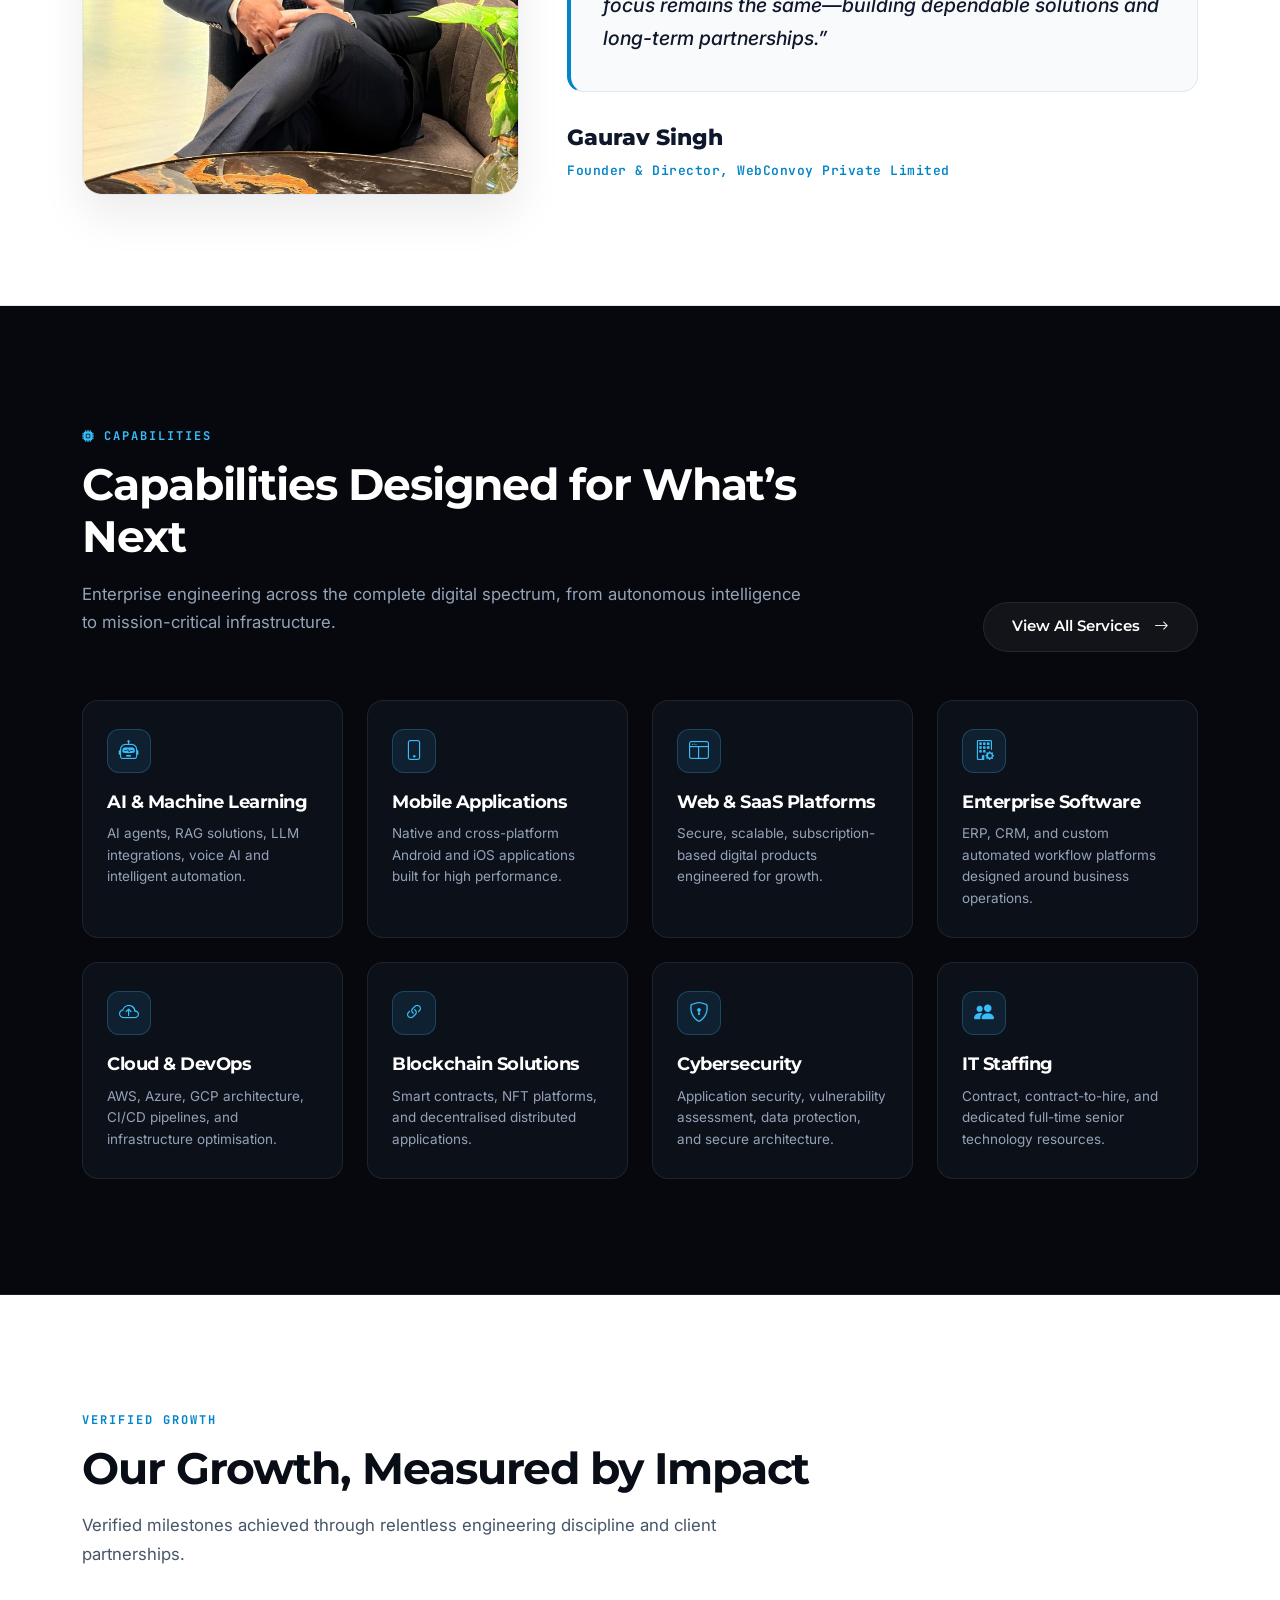
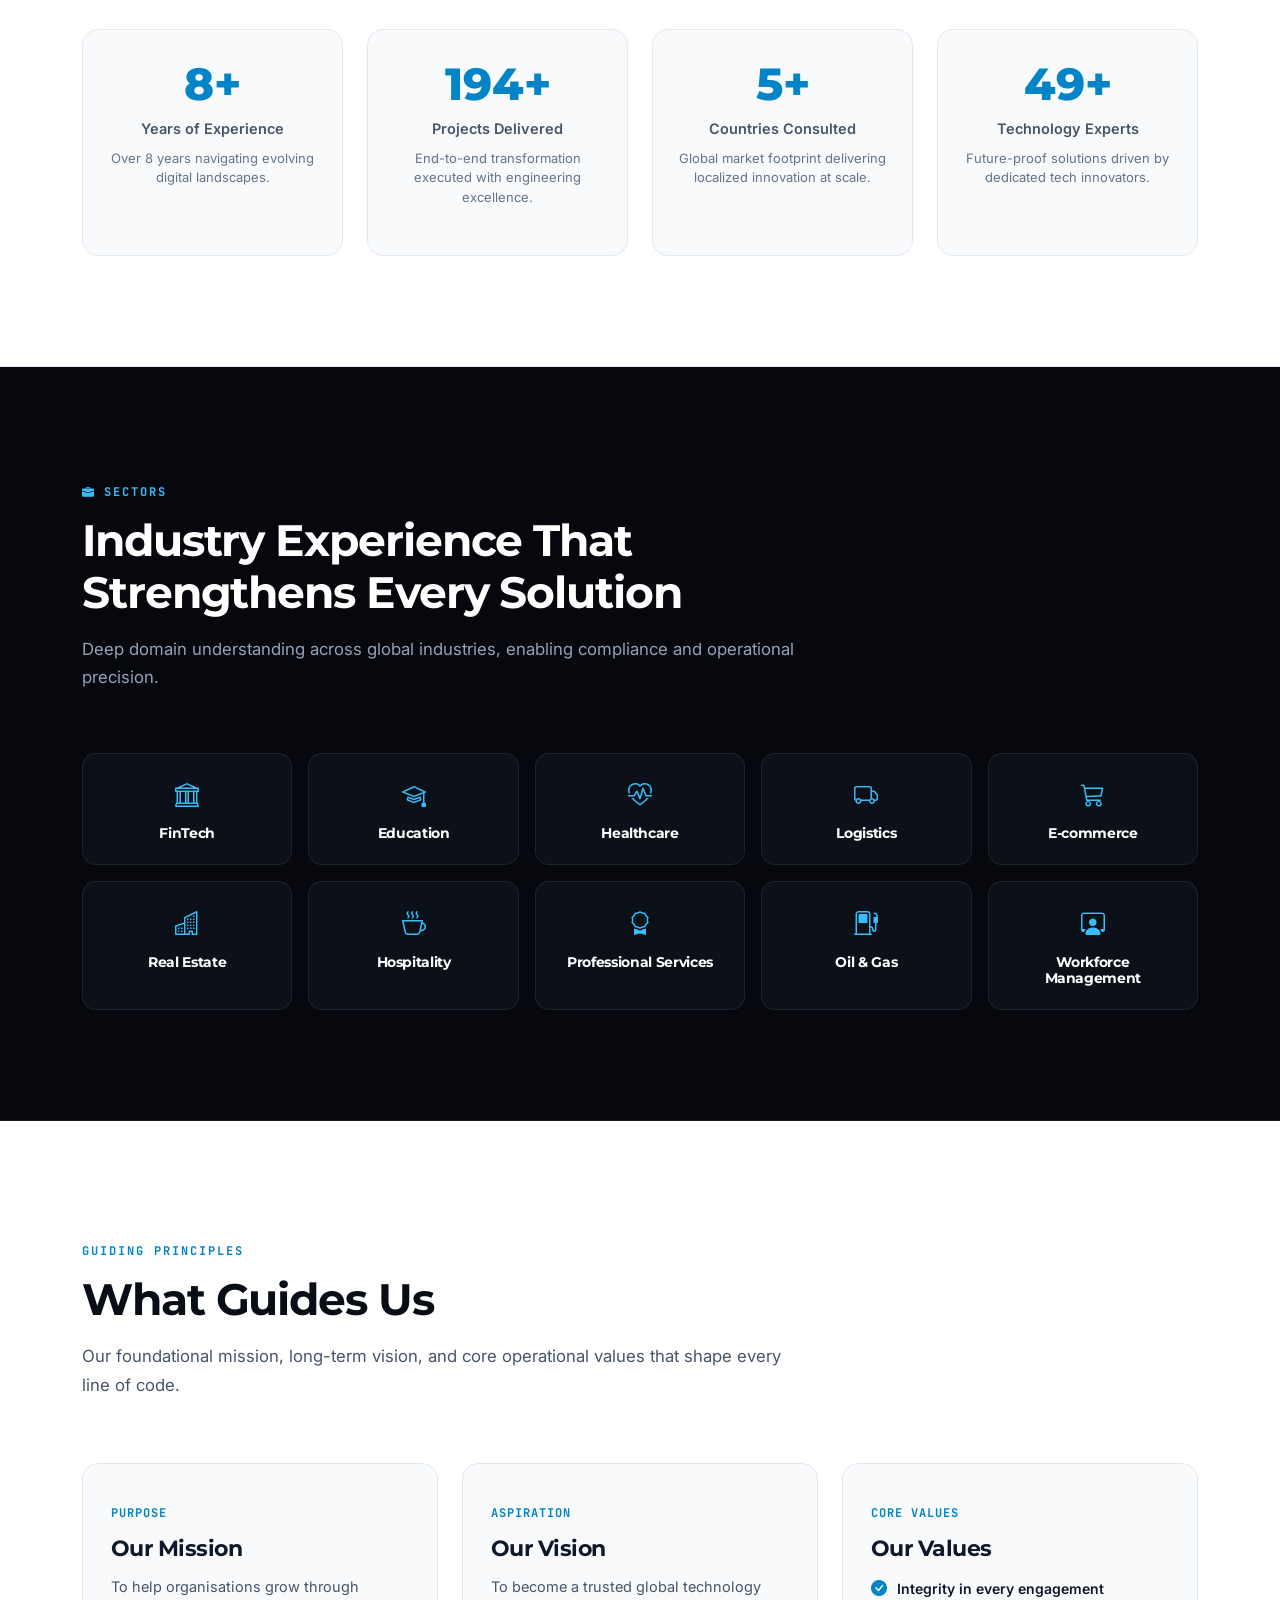
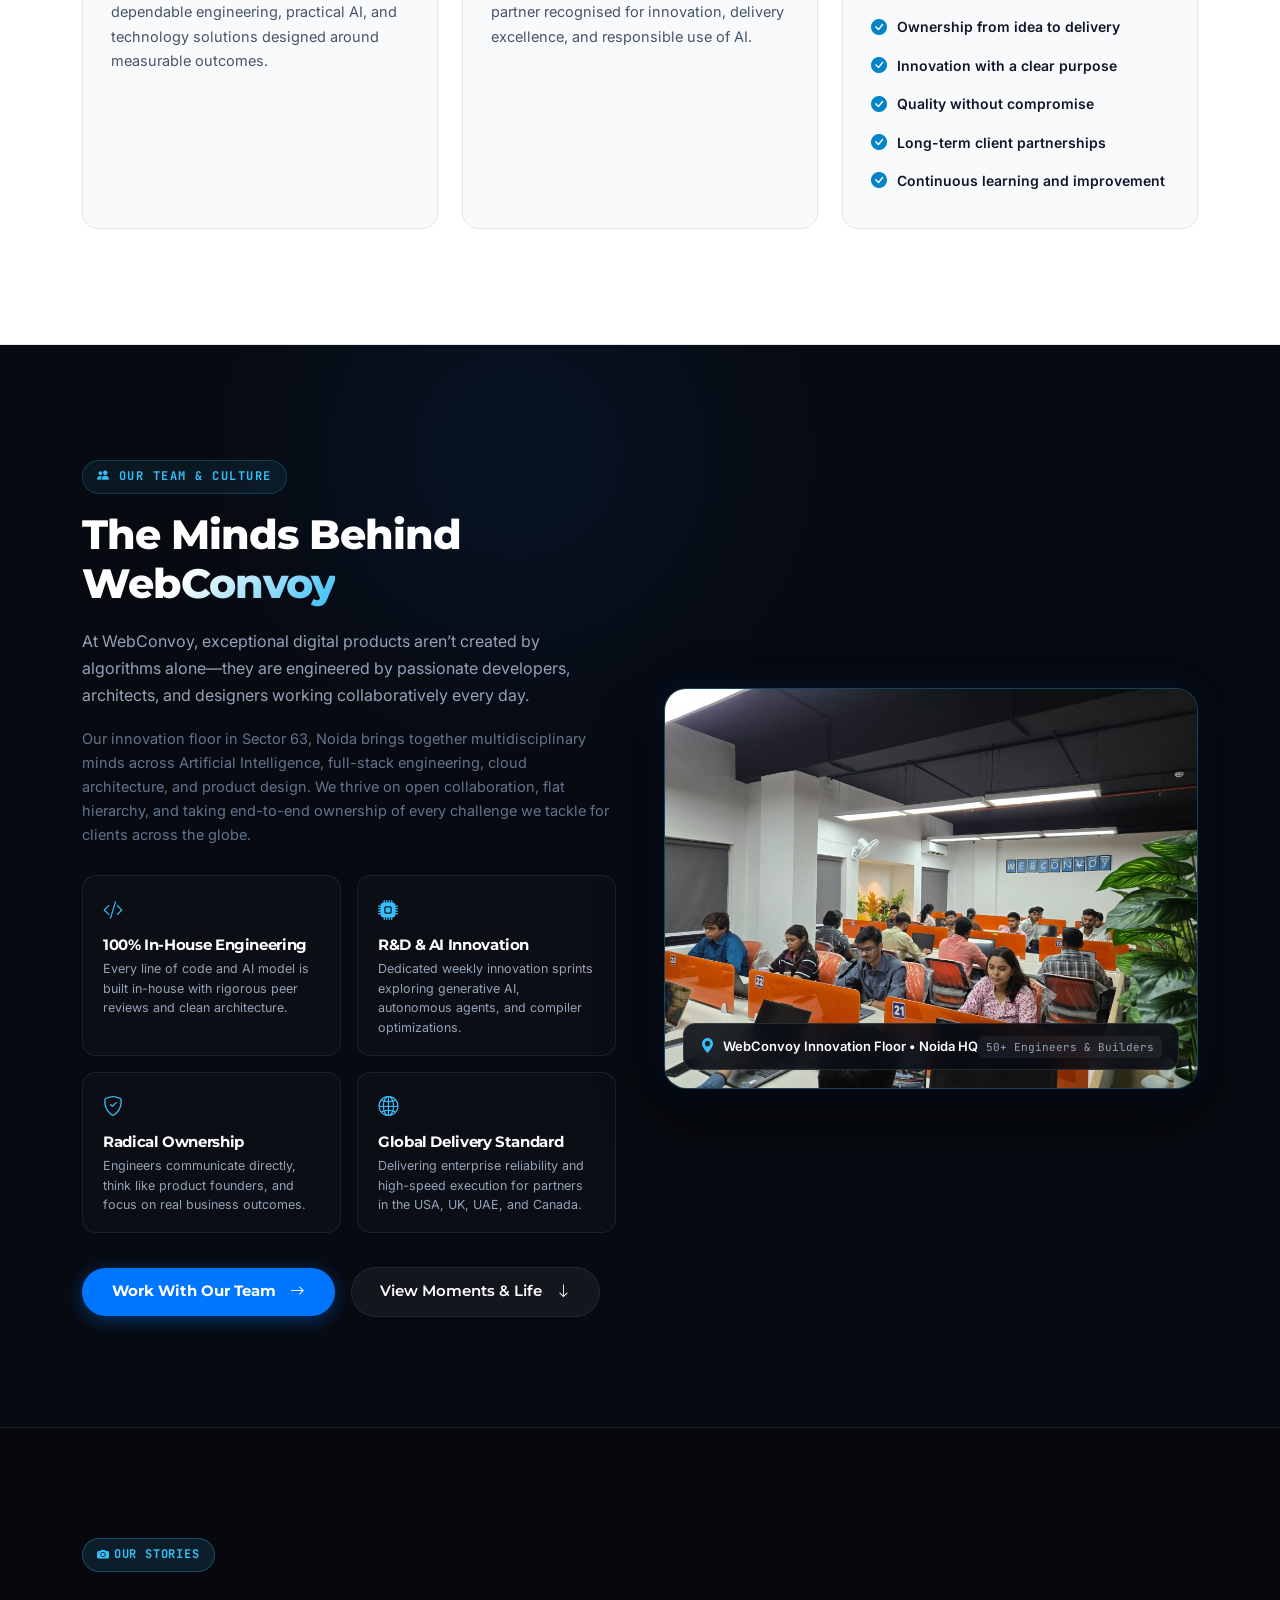
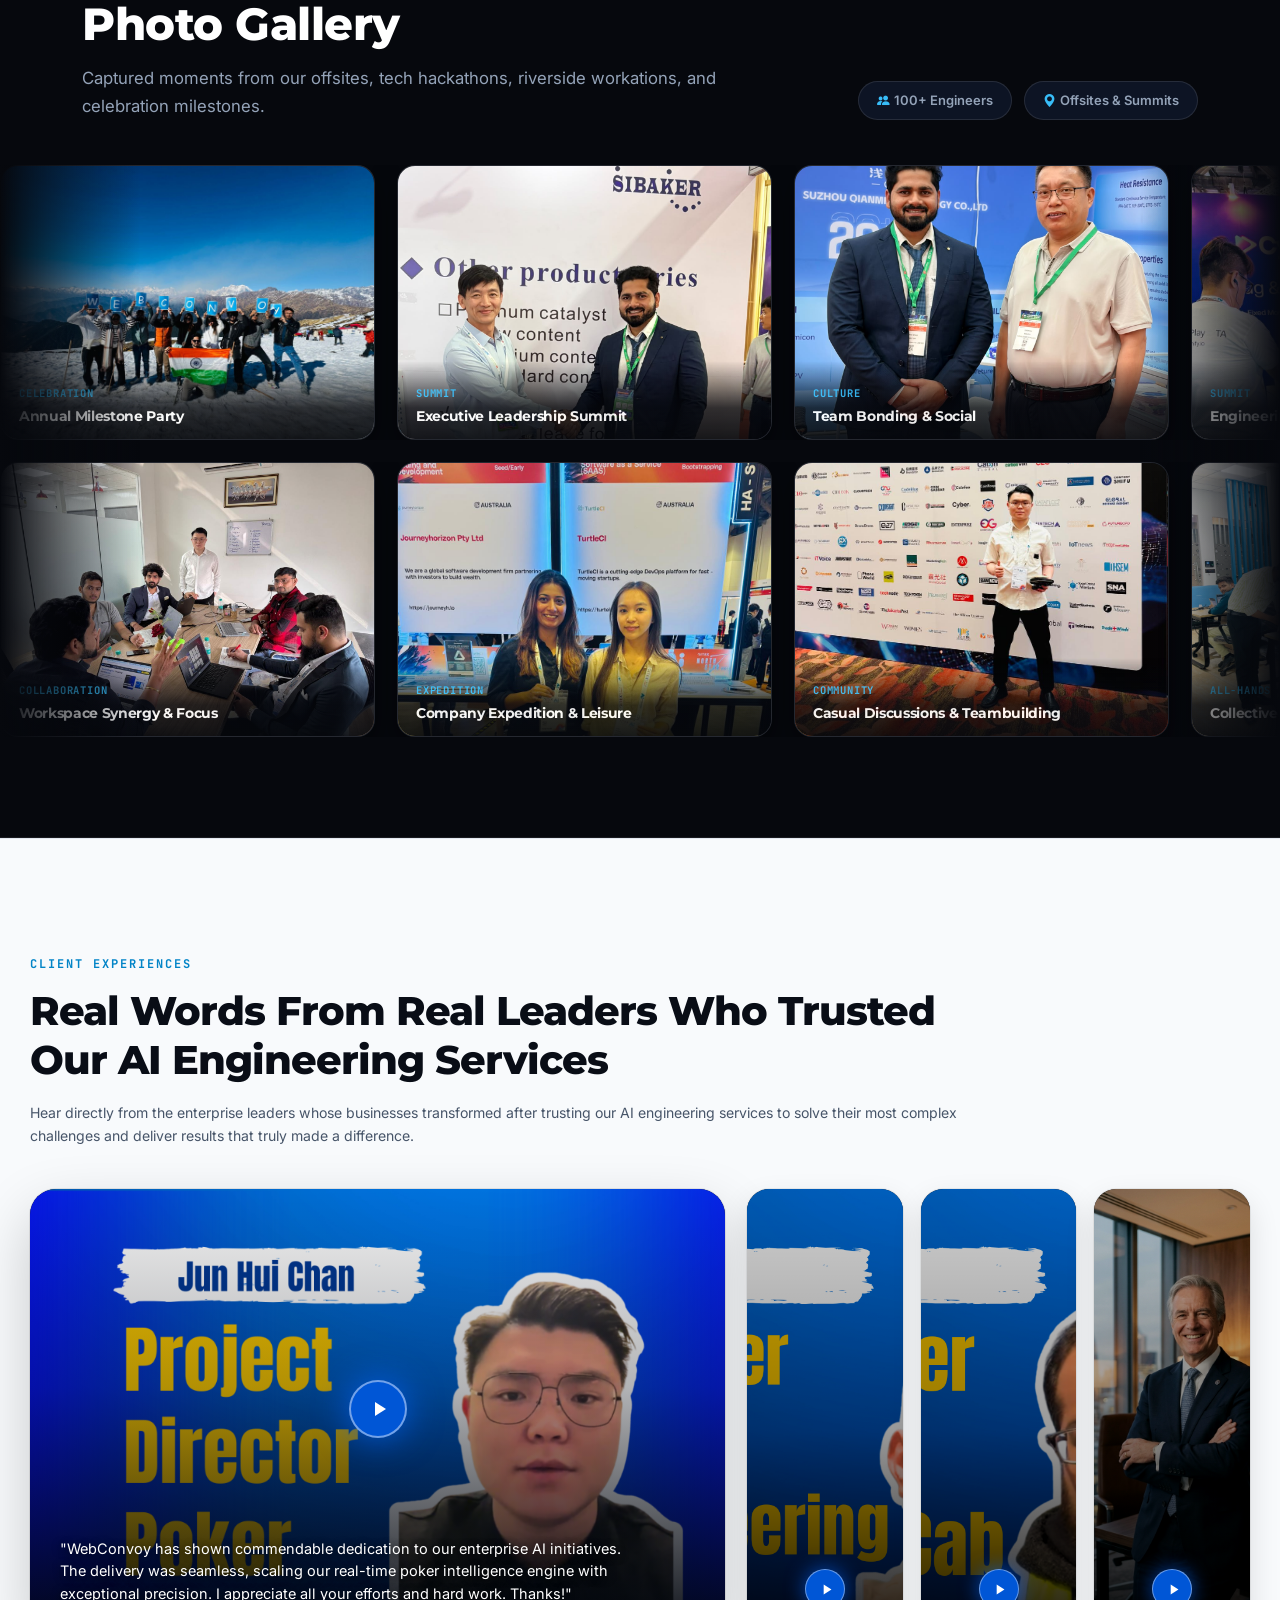
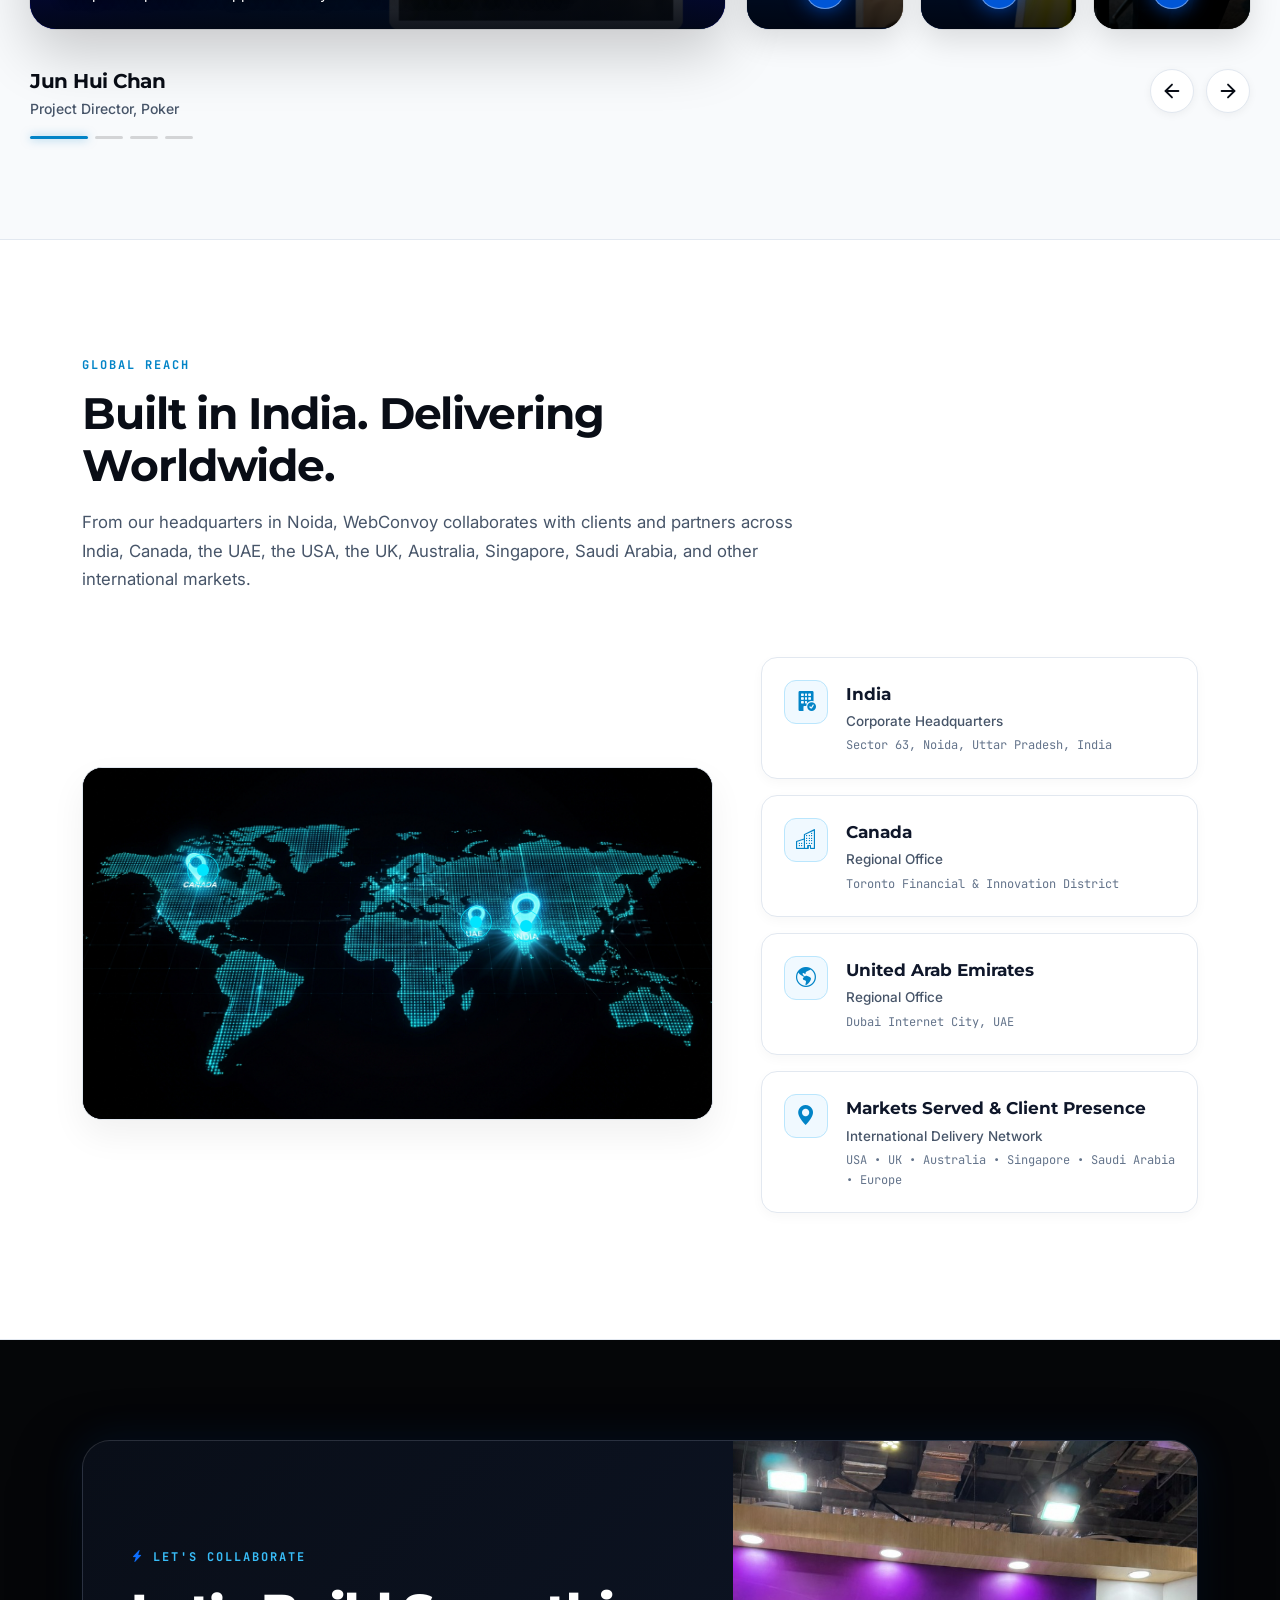
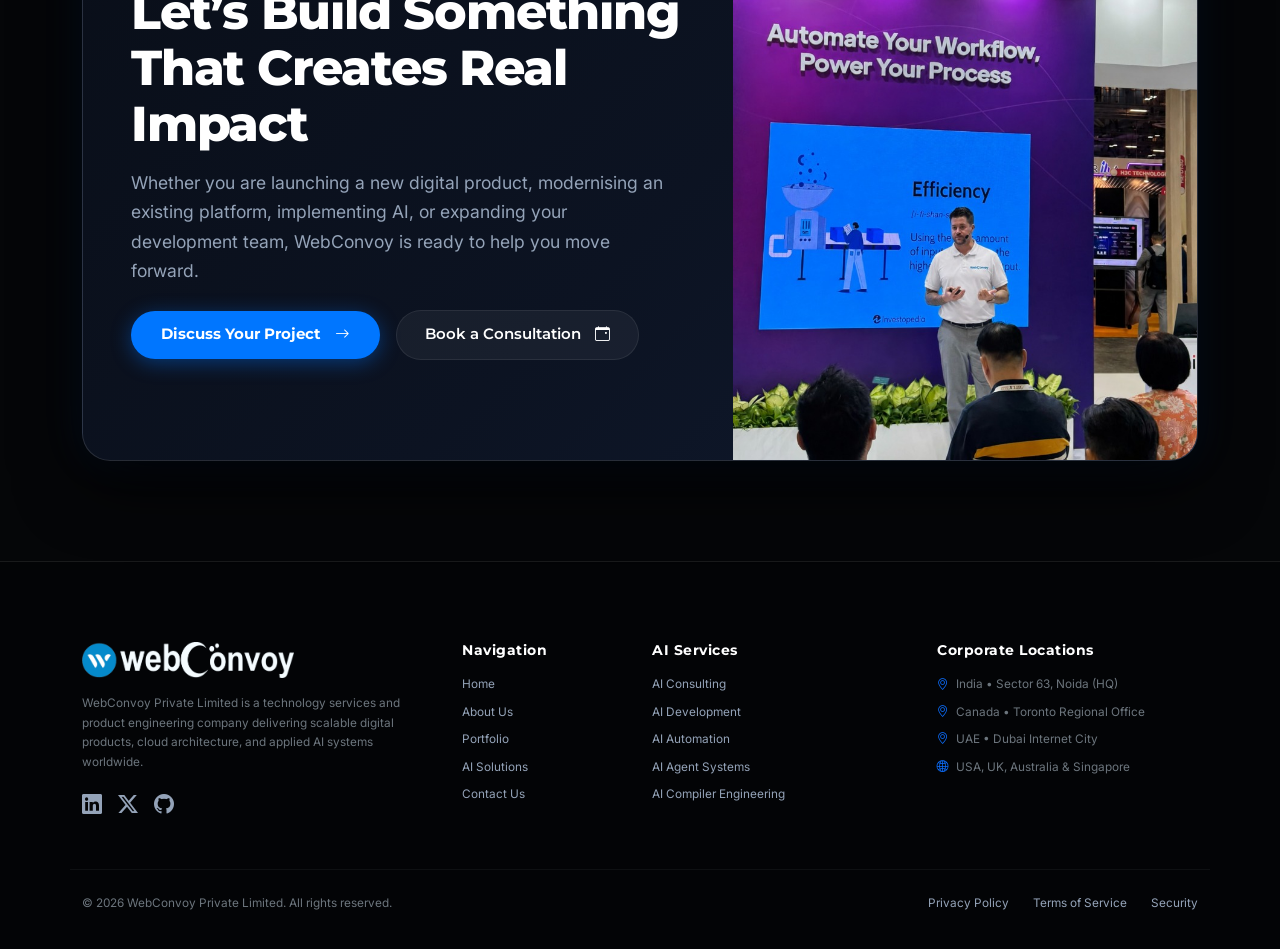
==== commit 5dbedc4d: "Remove remaining numbered eyebrow tags // 09. and // 11. from About Us page" ====
--- a/about-us.html
+++ b/about-us.html
@@ -3330,7 +3330,7 @@
     <section id="ai-testimonials-section" class="ai-testimonials-section">
         <div class="ai-testimonials-container">
             <div class="ai-testimonials-header">
-                <div class="section-eyebrow-light">// 09. CLIENT EXPERIENCES</div>
+                <div class="section-eyebrow-light">CLIENT EXPERIENCES</div>
                 <h2 class="ai-testimonials-title">Real Words From Real Leaders Who Trusted Our AI Engineering Services</h2>
                 <p class="ai-testimonials-subtitle">Hear directly from the enterprise leaders whose businesses transformed after trusting our AI engineering services to solve their most complex challenges and deliver results that truly made a difference.</p>
             </div>
@@ -3407,7 +3407,7 @@
             <div class="row justify-content-between align-items-end mb-5">
                 <div class="col-lg-8">
                     <div class="section-eyebrow-light">
-                        // 11. GLOBAL REACH
+                        GLOBAL REACH
                     </div>
                     <h2 class="section-title-light">
                         Built in India. Delivering Worldwide.
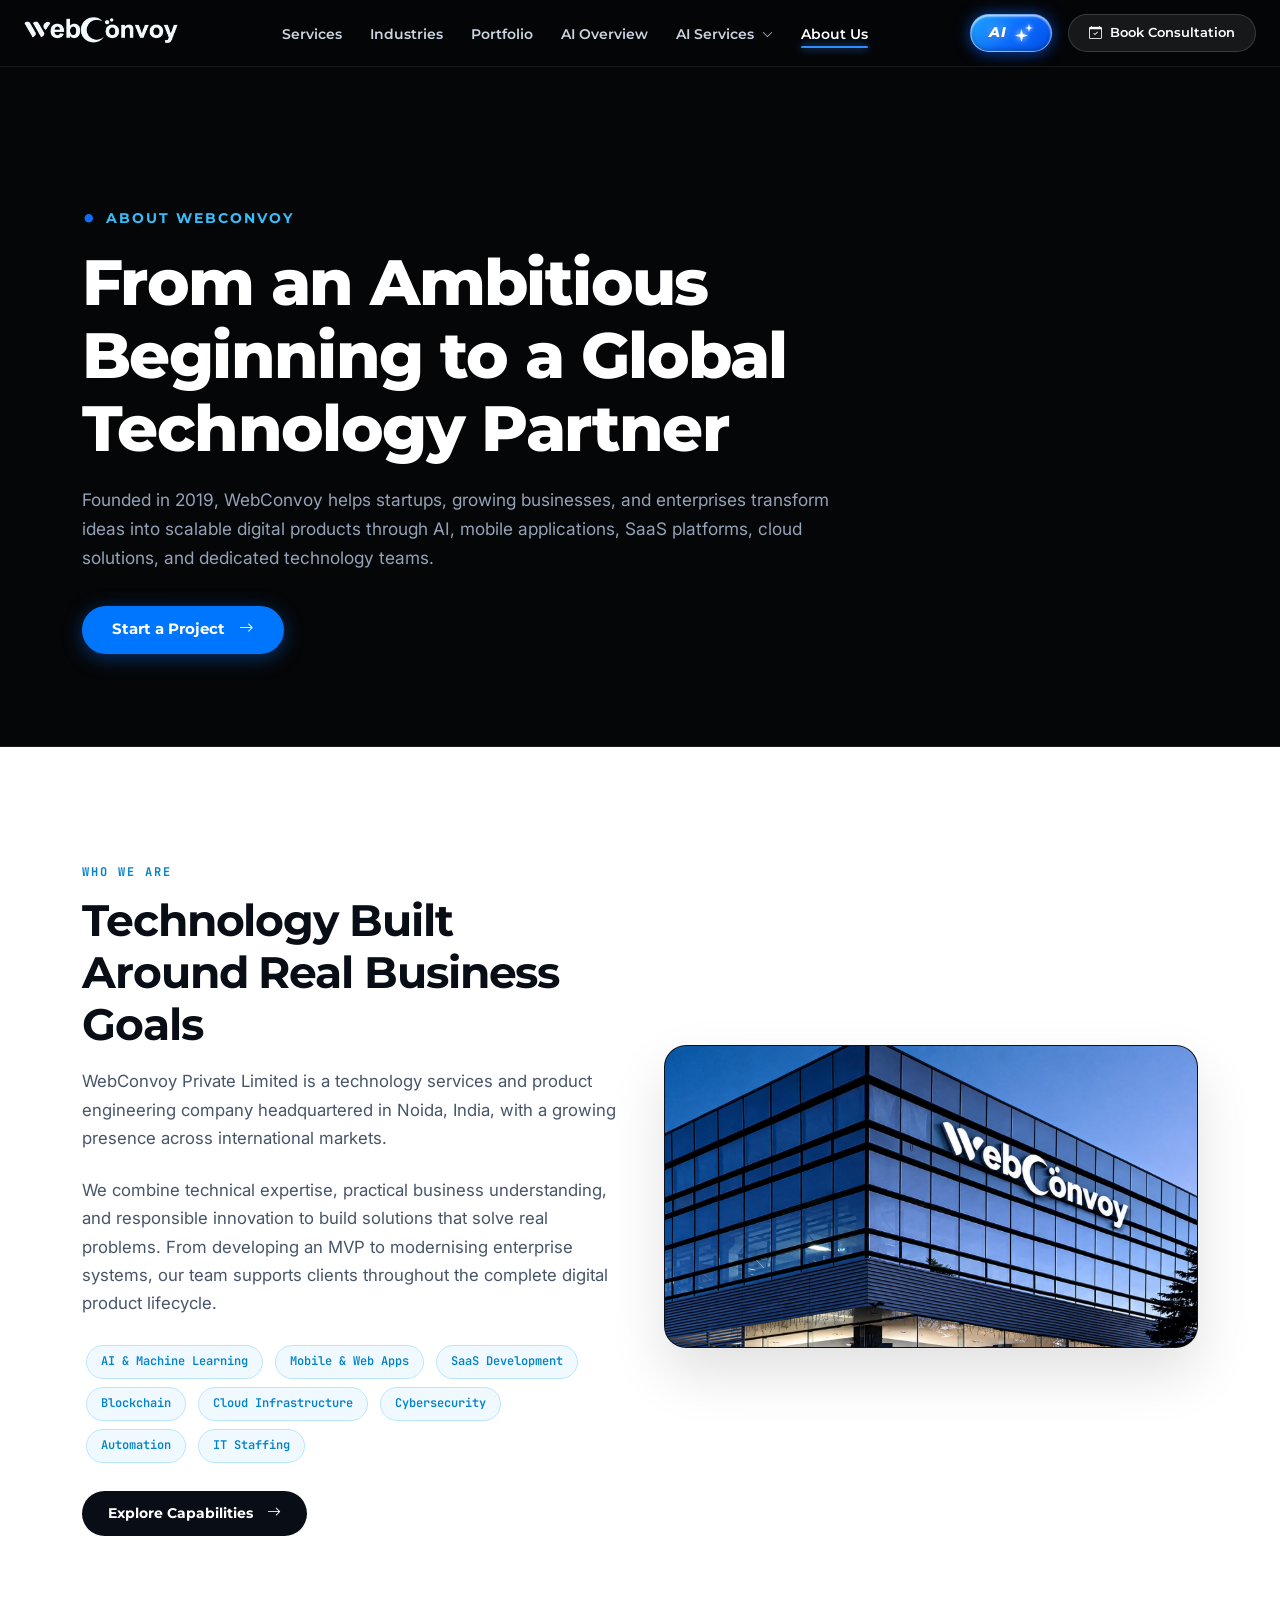
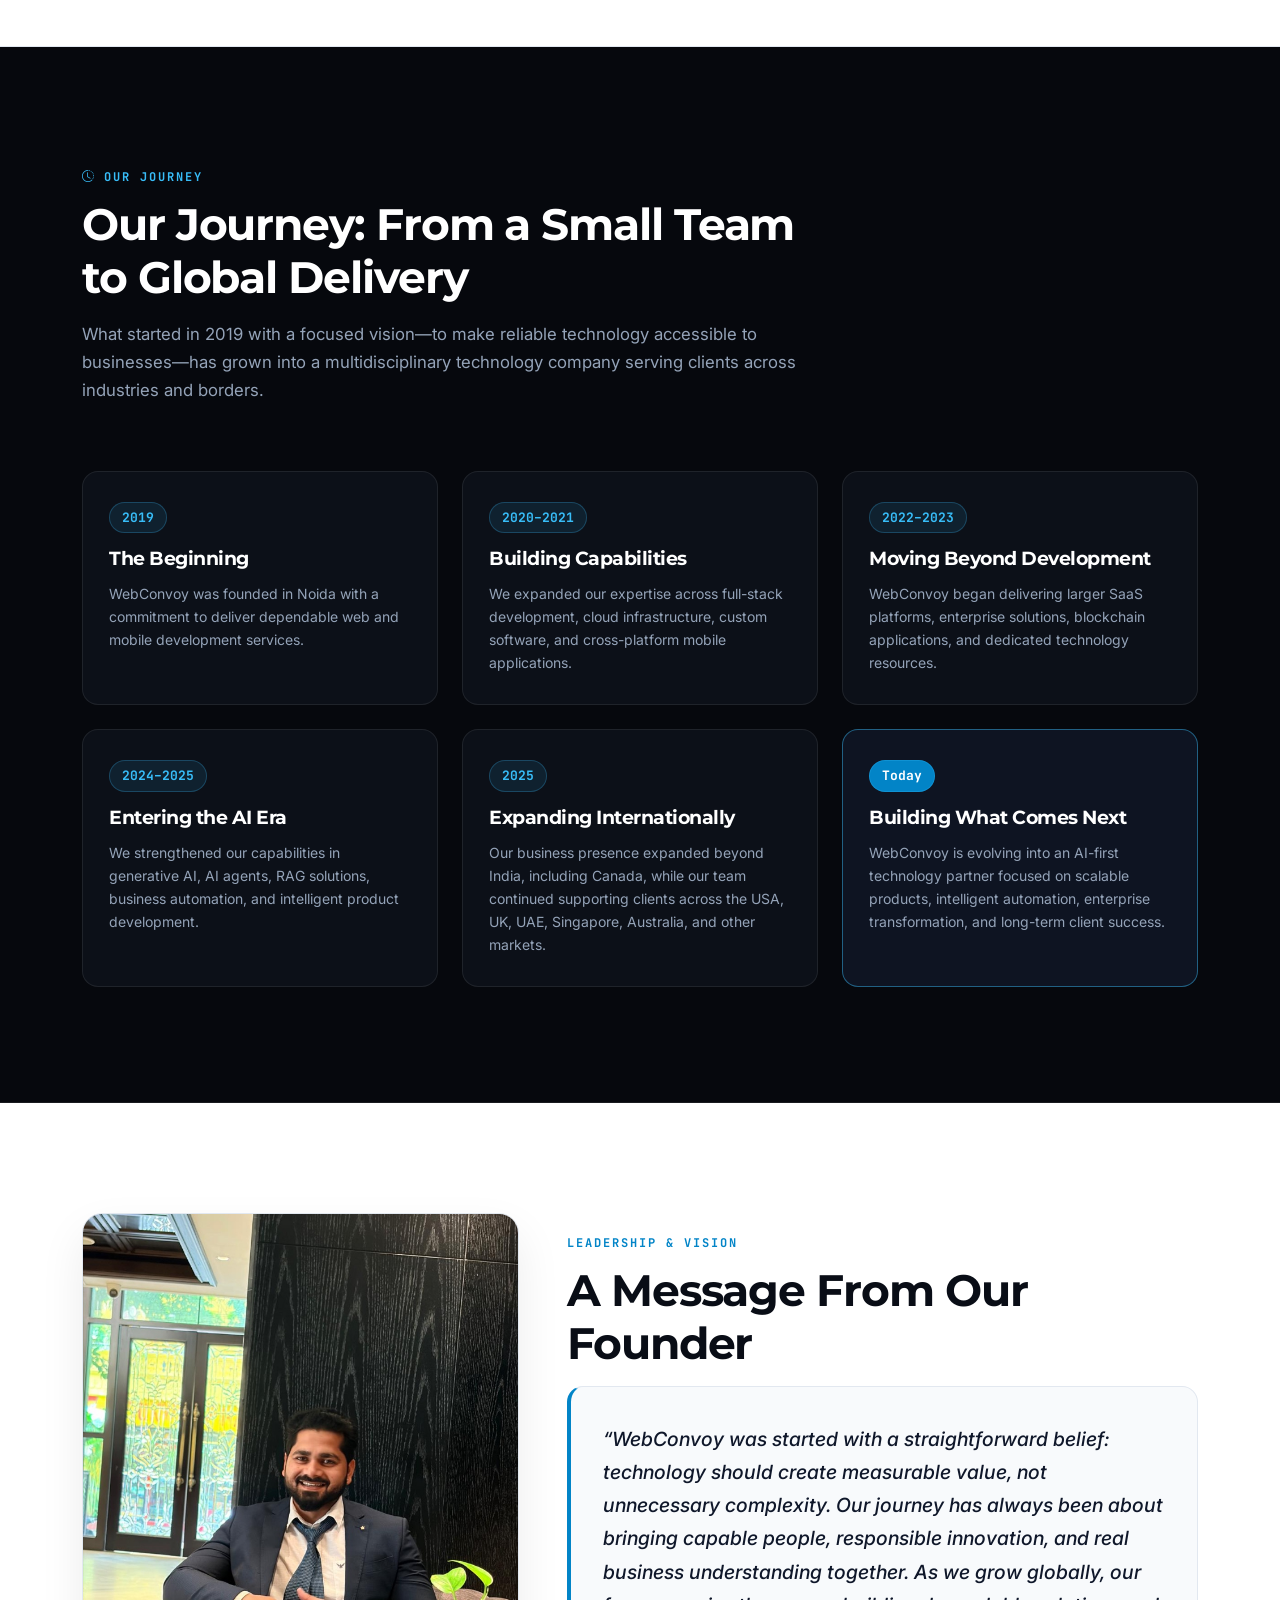
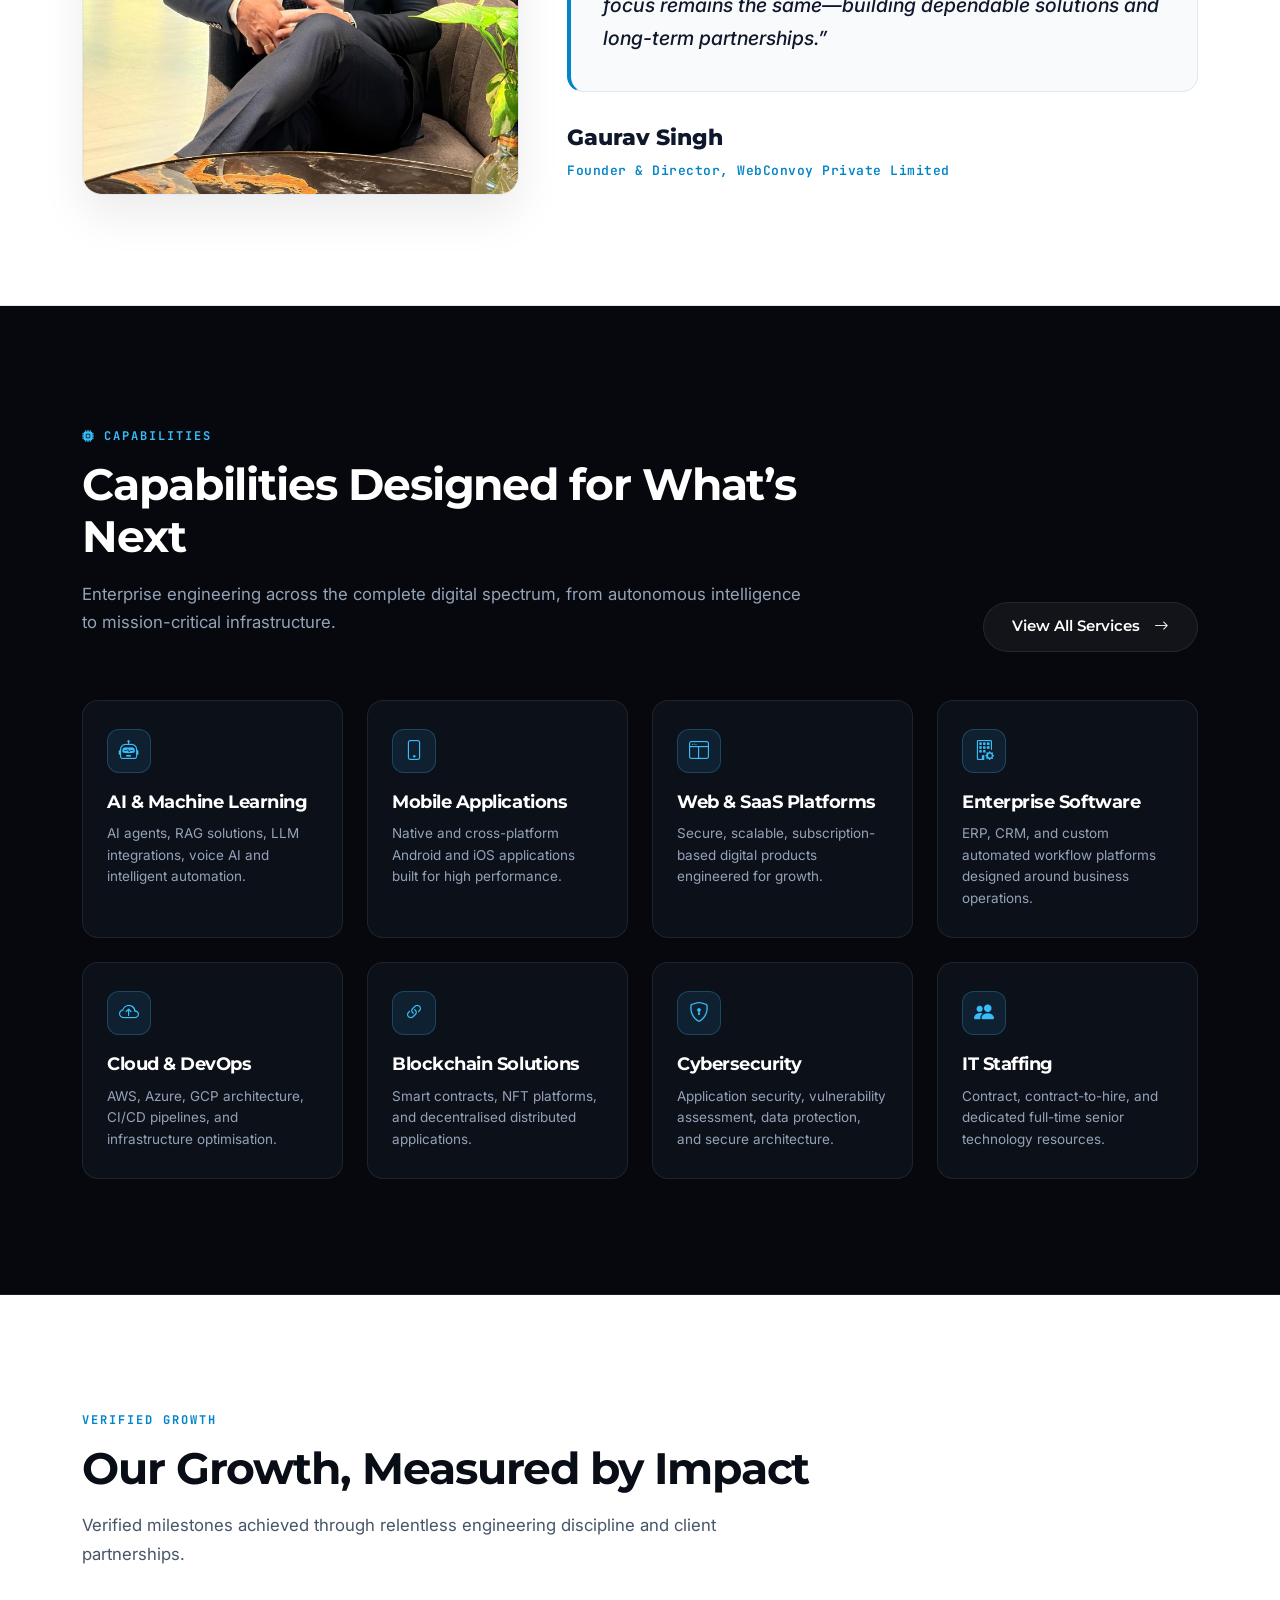
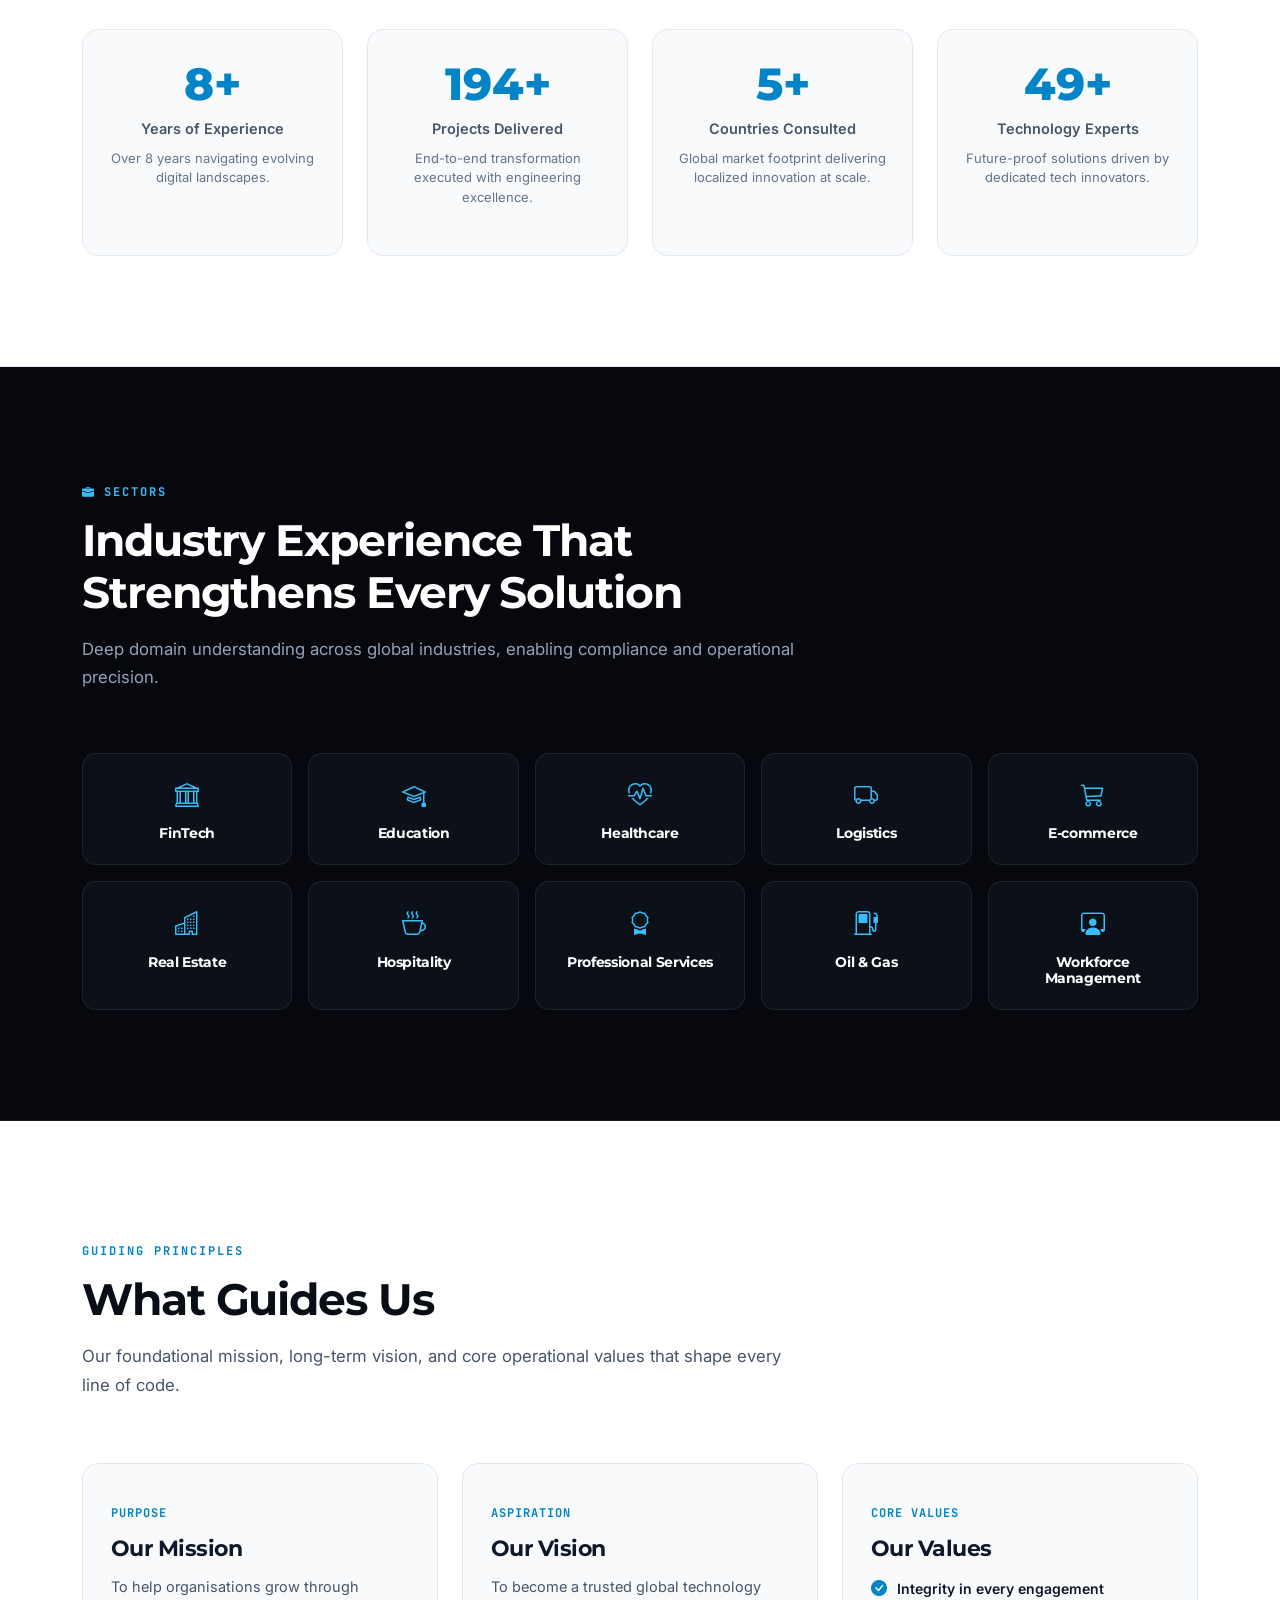
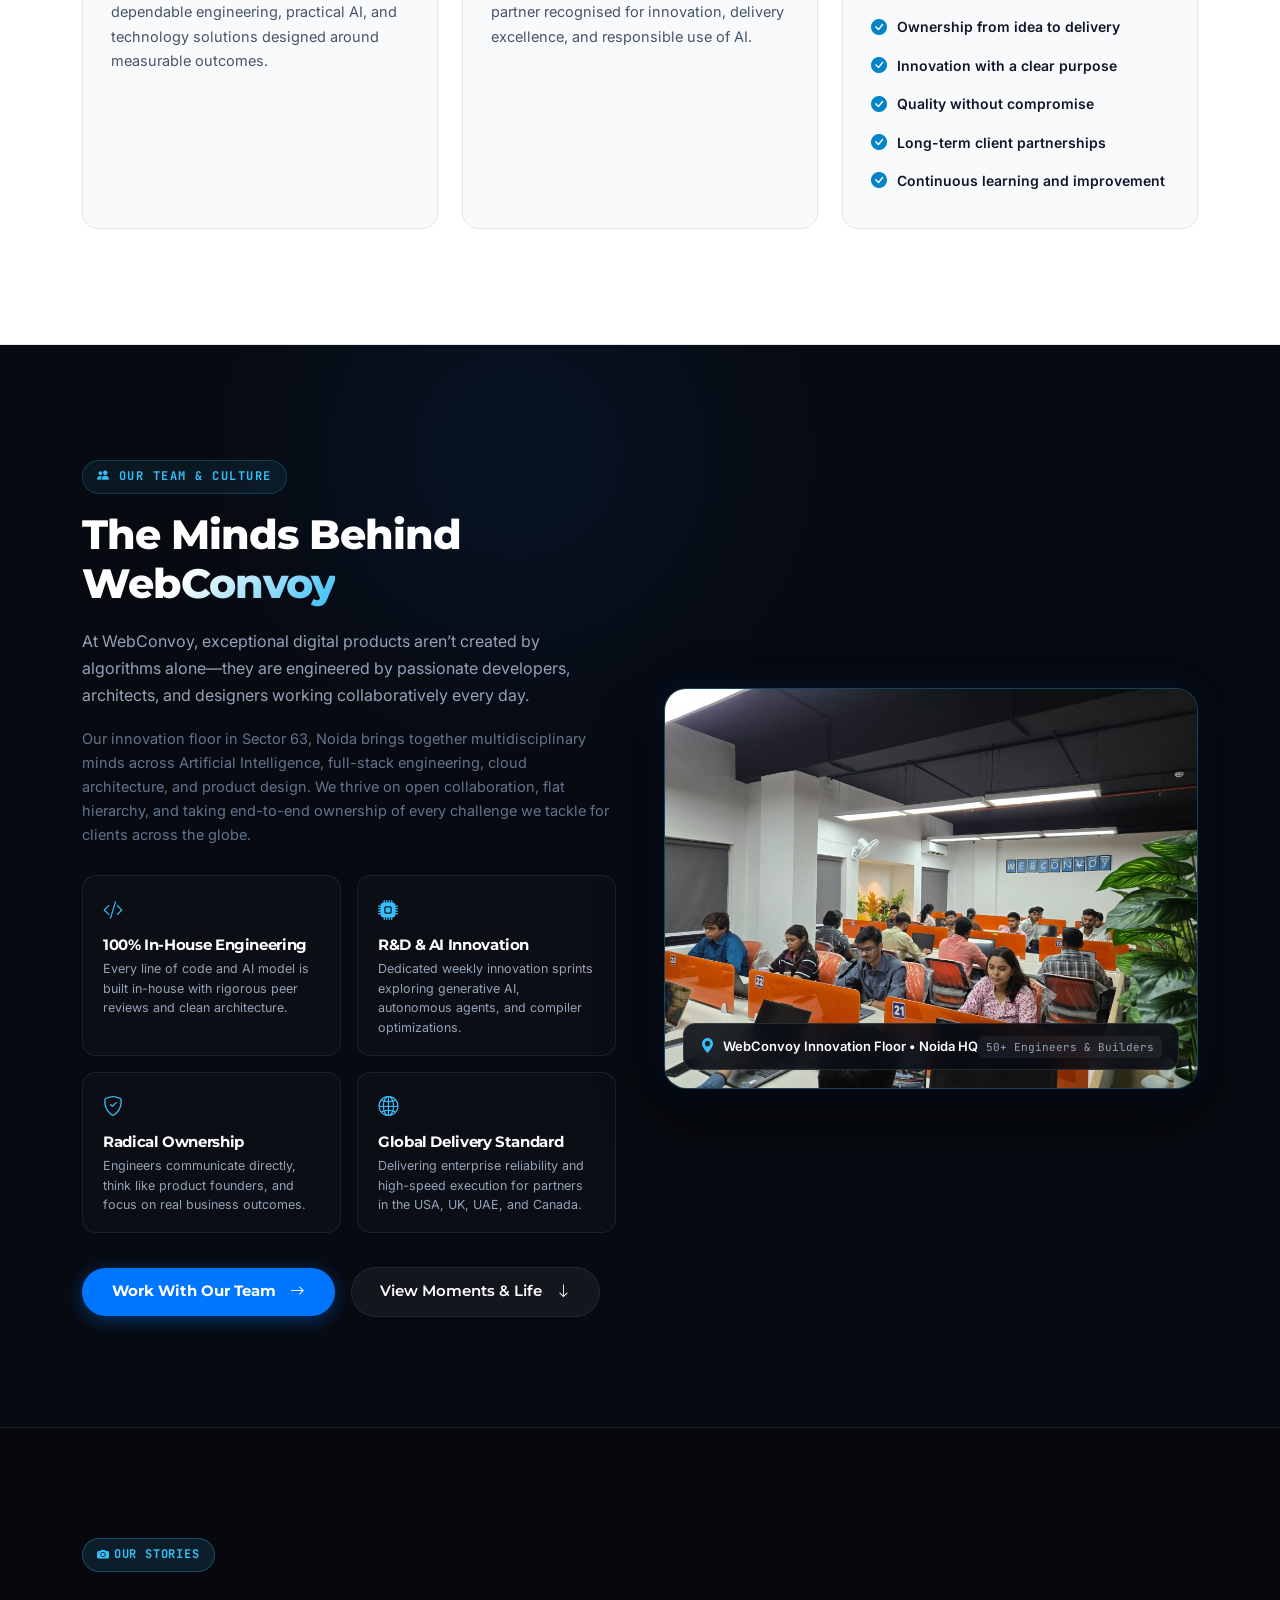
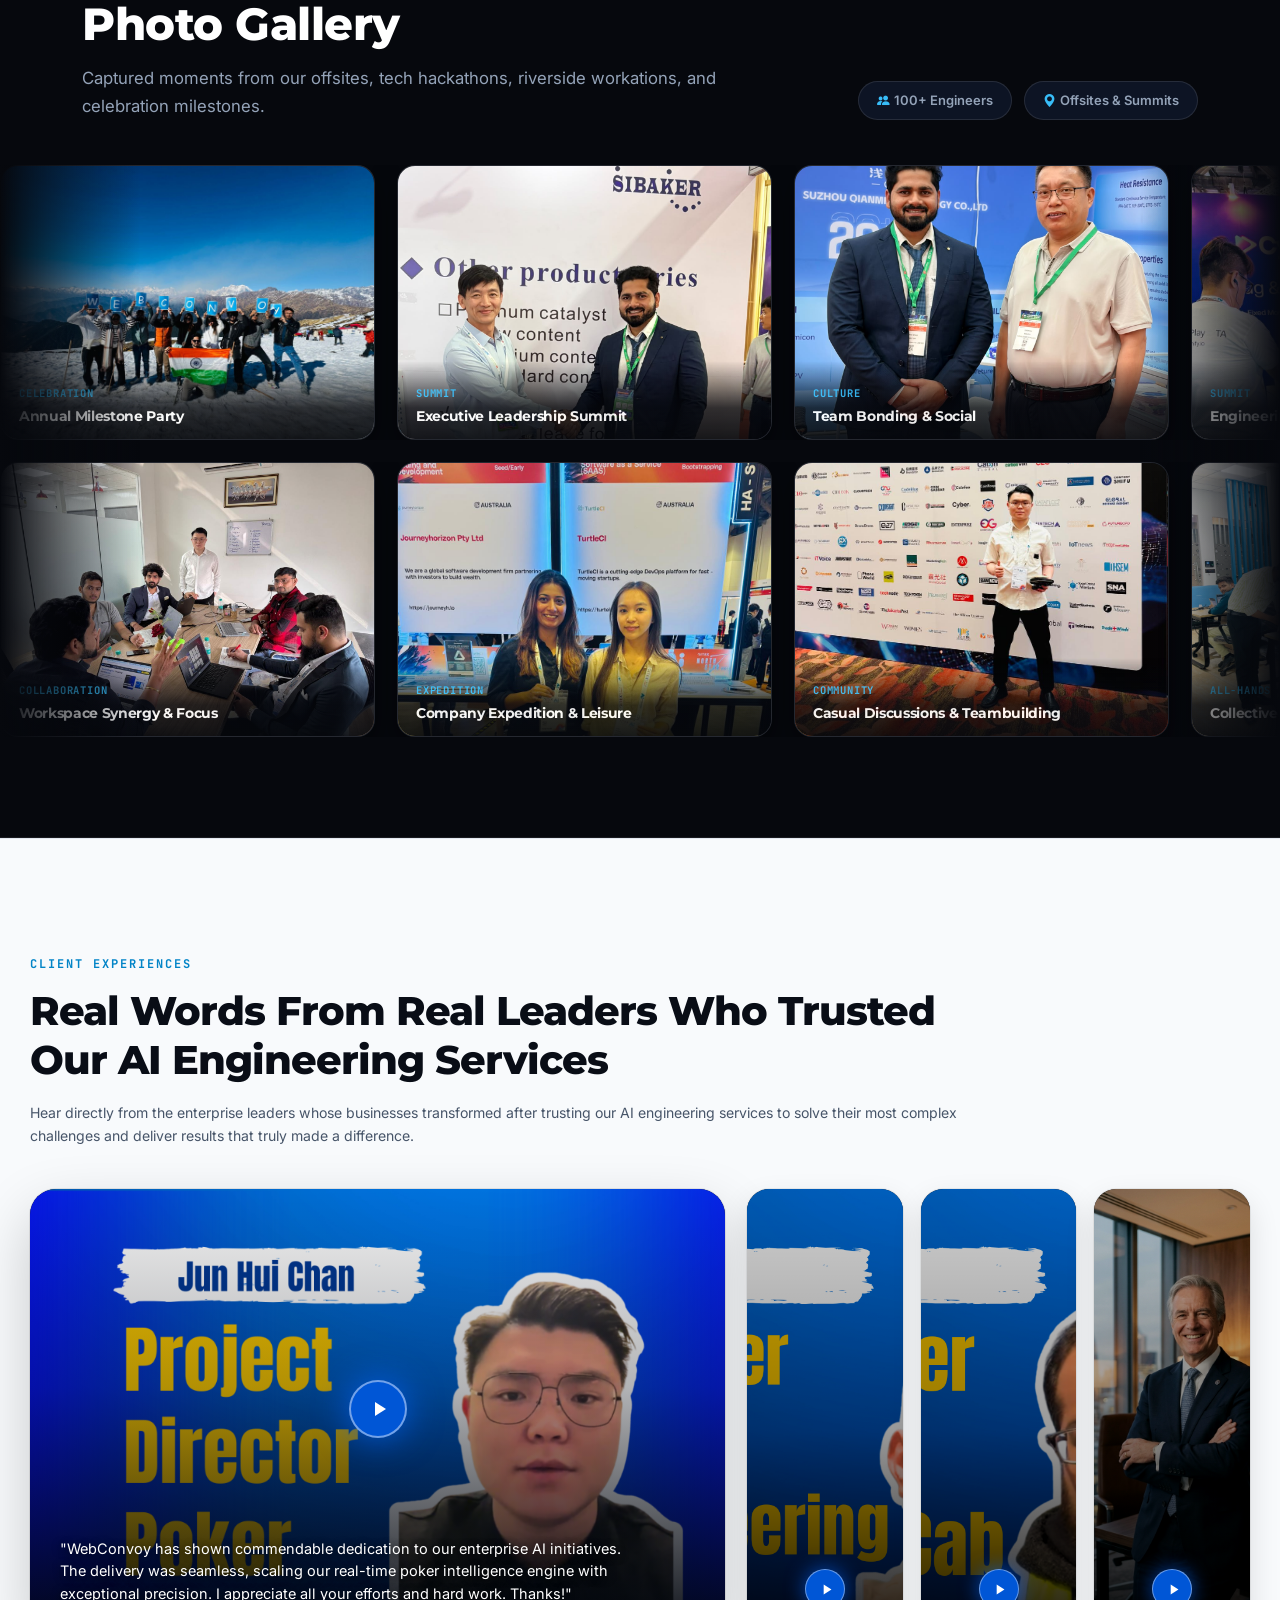
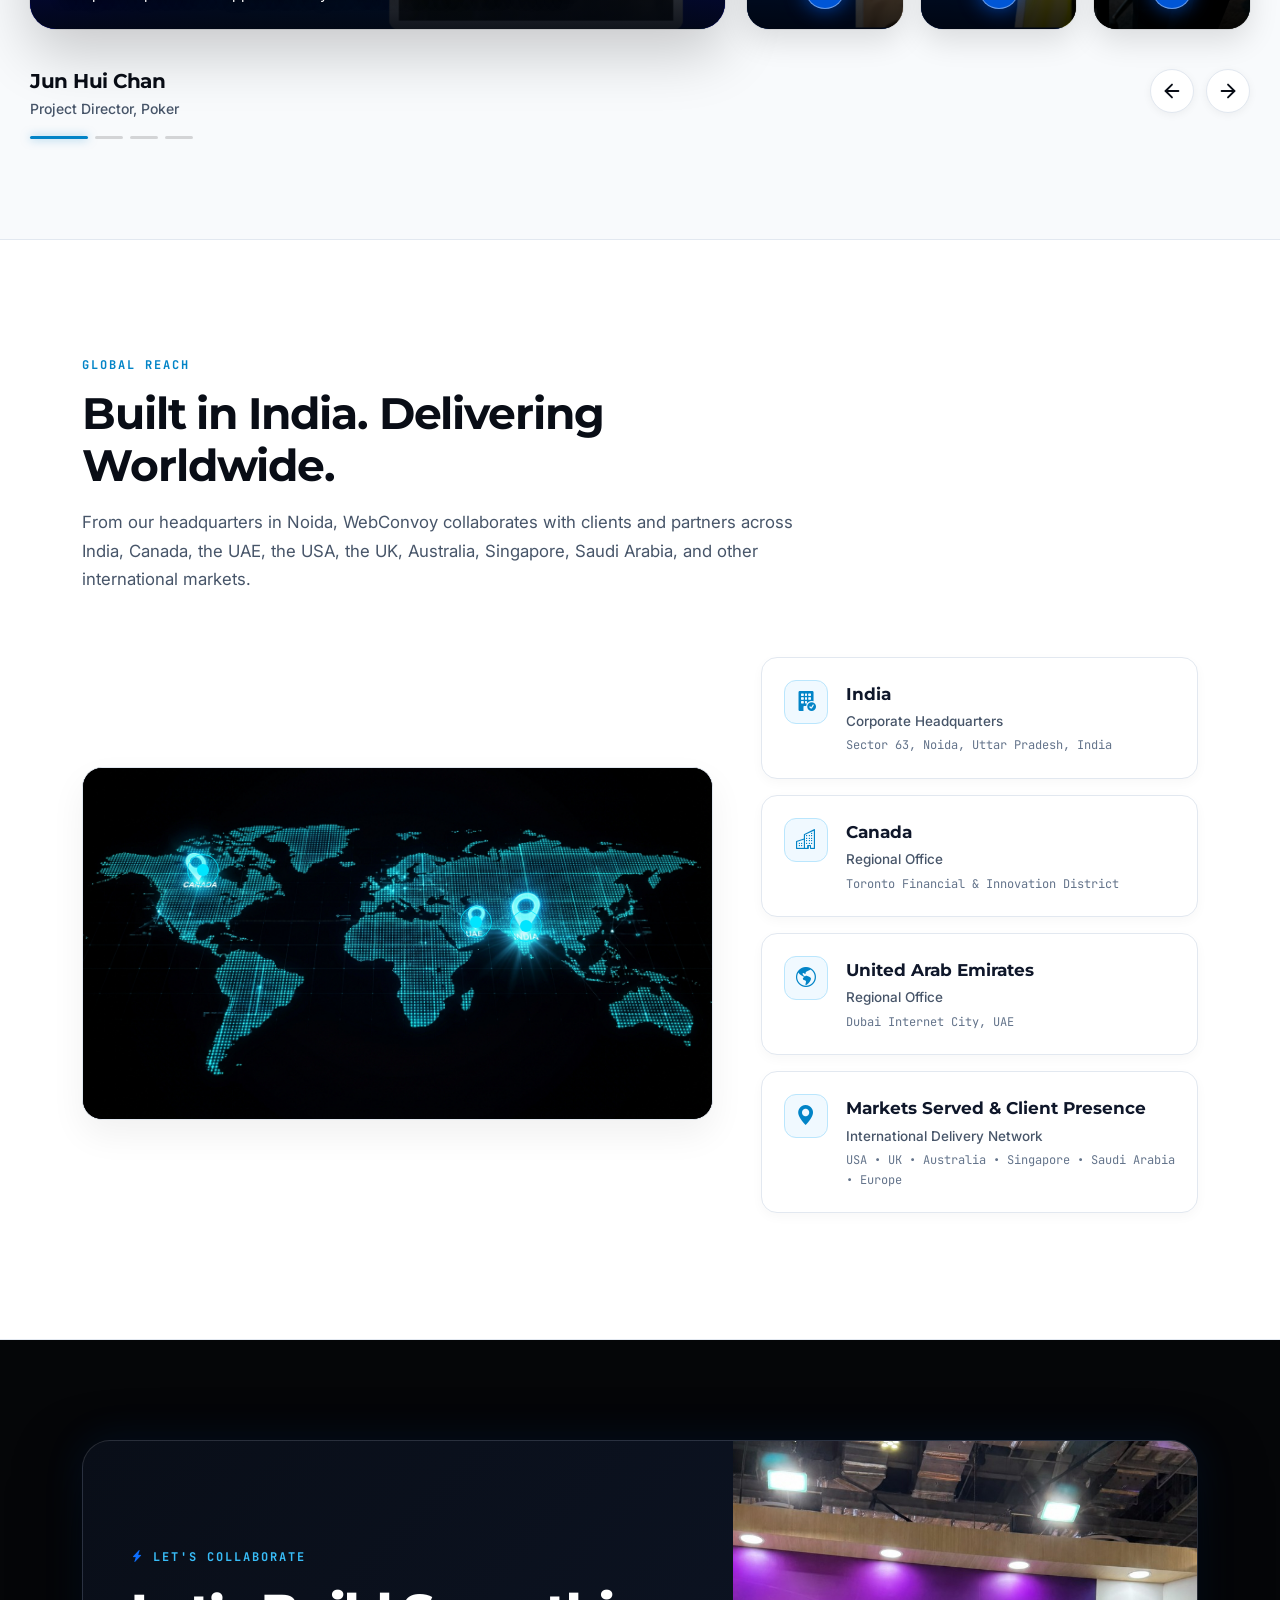
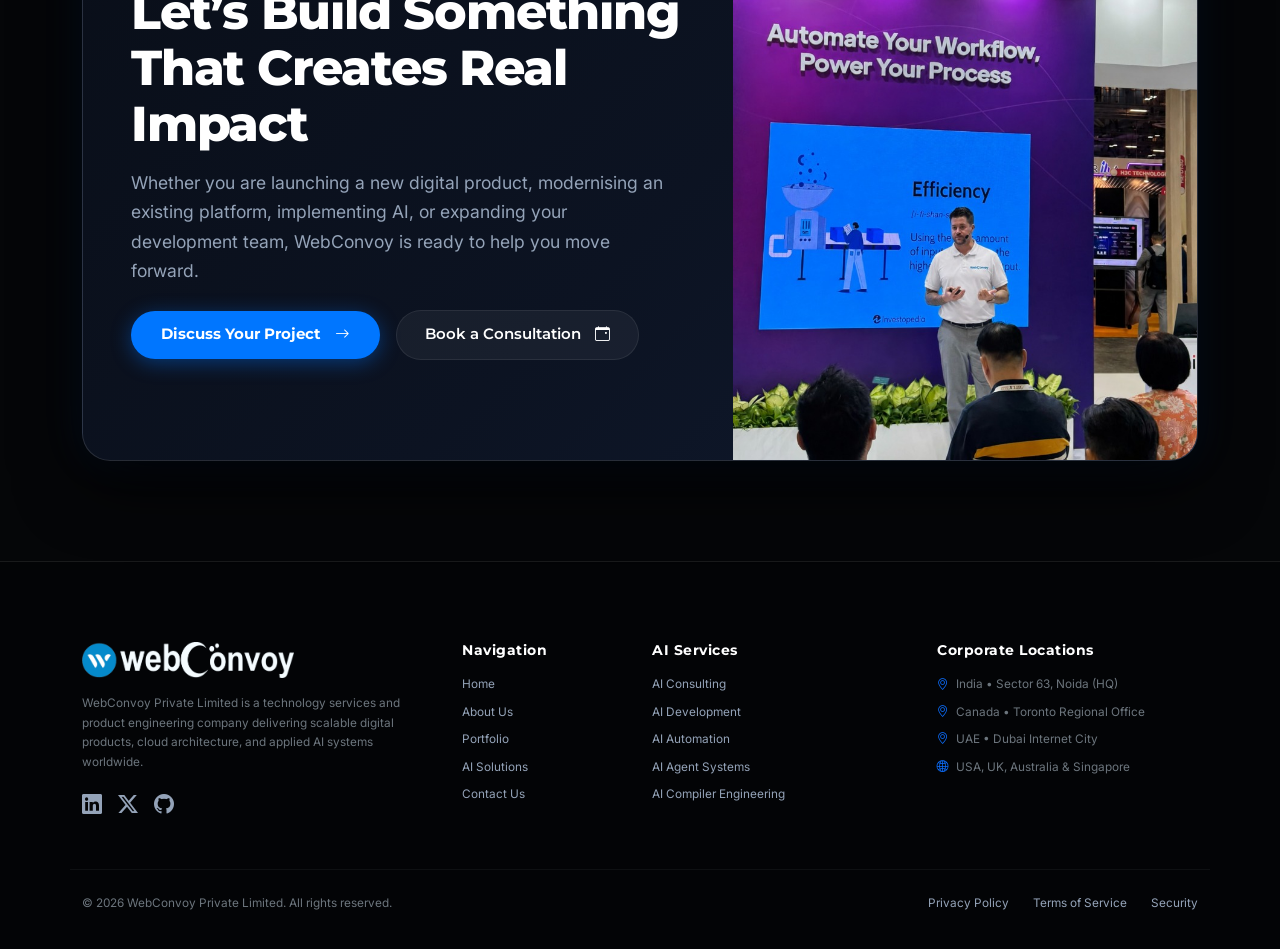
==== commit a82f9942: "Fix typewriter timer concurrency interleaving bug and fix mobile AI button animations and text" ====
--- a/about-us.html
+++ b/about-us.html
@@ -138,6 +138,7 @@
             position: relative;
             display: inline-flex;
             align-items: center;
+            justify-content: center;
             gap: 8px;
             padding: 7px 18px;
             height: 38px;
@@ -145,13 +146,148 @@
             background: linear-gradient(135deg, #1ea7fd 0%, #0d6efd 50%, #004fe8 100%);
             color: #ffffff !important;
             text-decoration: none;
-            font-family: var(--font-head);
-            font-size: 13px;
+            font-family: 'Montserrat', var(--font-head), sans-serif;
+            font-size: 13.5px;
             font-weight: 800;
-            letter-spacing: 0.5px;
-            border: 1px solid rgba(255, 255, 255, 0.4);
-            box-shadow: 0 0 16px rgba(13, 110, 253, 0.45);
-            transition: all 0.3s ease;
+            font-style: italic;
+            letter-spacing: 0.6px;
+            border: 1px solid rgba(255, 255, 255, 0.45);
+            box-shadow:
+                0 0 16px rgba(13, 110, 253, 0.55),
+                0 4px 12px rgba(0, 50, 180, 0.3),
+                inset 0 1.5px 2px rgba(255, 255, 255, 0.75),
+                inset 0 -2px 4px rgba(0, 0, 0, 0.25);
+            cursor: pointer;
+            overflow: hidden;
+            transition: all 0.35s cubic-bezier(0.175, 0.885, 0.32, 1.275);
+            animation: aiPillPulseGlow 3s infinite ease-in-out;
+            z-index: 2;
+        }
+
+        /* Ambient Aura Pulsing Glow */
+        @keyframes aiPillPulseGlow {
+            0%, 100% {
+                box-shadow:
+                    0 0 14px rgba(13, 110, 253, 0.55),
+                    0 4px 12px rgba(0, 50, 180, 0.3),
+                    inset 0 1.5px 2px rgba(255, 255, 255, 0.75),
+                    inset 0 -2px 4px rgba(0, 0, 0, 0.25);
+                border-color: rgba(255, 255, 255, 0.45);
+            }
+            50% {
+                box-shadow:
+                    0 0 24px rgba(30, 167, 253, 0.9),
+                    0 0 40px rgba(13, 110, 253, 0.45),
+                    0 4px 14px rgba(0, 50, 180, 0.35),
+                    inset 0 2px 3px rgba(255, 255, 255, 0.95),
+                    inset 0 -2px 4px rgba(0, 0, 0, 0.2);
+                border-color: rgba(255, 255, 255, 0.85);
+            }
+        }
+
+        /* Continuous Diagonal Shimmer Light Sweep */
+        .btn-nav-ai::before {
+            content: '';
+            position: absolute;
+            top: -60%;
+            left: -80%;
+            width: 50%;
+            height: 220%;
+            background: linear-gradient(90deg,
+                    rgba(255, 255, 255, 0) 0%,
+                    rgba(255, 255, 255, 0.65) 50%,
+                    rgba(255, 255, 255, 0) 100%);
+            transform: rotate(25deg);
+            animation: aiShimmerSweep 3.6s infinite cubic-bezier(0.4, 0, 0.2, 1);
+            pointer-events: none;
+        }
+
+        @keyframes aiShimmerSweep {
+            0% { left: -80%; }
+            30% { left: 140%; }
+            100% { left: 140%; }
+        }
+
+        .btn-nav-ai:hover {
+            transform: translateY(-2px) scale(1.07);
+            color: #ffffff !important;
+            box-shadow:
+                0 0 28px rgba(30, 167, 253, 0.95),
+                0 0 50px rgba(13, 110, 253, 0.5),
+                0 6px 18px rgba(0, 0, 0, 0.35),
+                inset 0 2px 3px #ffffff;
+            border-color: #ffffff;
+        }
+
+        .ai-badge-text {
+            display: inline-block !important;
+            font-weight: 800;
+            letter-spacing: 0.8px;
+            text-transform: uppercase;
+            font-style: italic;
+            line-height: 1;
+            color: #ffffff !important;
+            text-shadow: 0 1px 4px rgba(0, 0, 0, 0.25), 0 0 8px rgba(255, 255, 255, 0.5);
+        }
+
+        /* Sparkles Container & Dynamic Twinkle Animation */
+        .ai-sparkles-wrap {
+            position: relative;
+            width: 18px;
+            height: 18px;
+            display: inline-flex;
+            align-items: center;
+            justify-content: center;
+            line-height: 1;
+            flex-shrink: 0;
+        }
+
+        .ai-star-main {
+            position: absolute;
+            width: 13px;
+            height: 13px;
+            bottom: 0px;
+            left: 0px;
+            fill: #ffffff;
+            filter: drop-shadow(0 0 3px rgba(255, 255, 255, 0.95));
+            animation: aiStarTwinkleMain 1.9s infinite ease-in-out;
+            transform-origin: center center;
+        }
+
+        .ai-star-sub {
+            position: absolute;
+            width: 8px;
+            height: 8px;
+            top: 0px;
+            right: 0px;
+            fill: #ffffff;
+            filter: drop-shadow(0 0 2px rgba(255, 255, 255, 0.9));
+            animation: aiStarTwinkleSub 1.9s infinite ease-in-out 0.45s;
+            transform-origin: center center;
+        }
+
+        @keyframes aiStarTwinkleMain {
+            0%, 100% {
+                transform: scale(0.85) rotate(0deg);
+                opacity: 0.8;
+            }
+            50% {
+                transform: scale(1.3) rotate(18deg);
+                opacity: 1;
+                filter: drop-shadow(0 0 6px rgba(255, 255, 255, 1));
+            }
+        }
+
+        @keyframes aiStarTwinkleSub {
+            0%, 100% {
+                transform: scale(0.75) rotate(0deg);
+                opacity: 0.7;
+            }
+            50% {
+                transform: scale(1.35) rotate(-18deg);
+                opacity: 1;
+                filter: drop-shadow(0 0 4px rgba(255, 255, 255, 1));
+            }
         }
 
         .btn-appinv-contact {
@@ -2151,8 +2287,13 @@
             .team-image-caption-pill { flex-direction: column !important; align-items: flex-start !important; gap: 4px !important; }
             .gallery-card { width: 250px !important; height: 185px !important; }
             .cta-image-col { min-height: 240px !important; }
-            .nav-cta-right .btn-nav-ai span { display: none !important; }
-            .nav-cta-right .btn-nav-ai { padding: 8px 12px !important; }
+            .nav-cta-right .btn-nav-ai {
+                padding: 6px 14px !important;
+                display: inline-flex !important;
+            }
+            .nav-cta-right .btn-nav-ai span.ai-badge-text {
+                display: inline-block !important;
+            }
         }
 
     
@@ -2194,13 +2335,29 @@
                 object-fit: contain !important;
             }
             .btn-nav-ai {
-                padding: 6px 12px !important;
+                display: inline-flex !important;
+                align-items: center !important;
+                justify-content: center !important;
+                padding: 6px 14px !important;
                 height: 34px !important;
+                border-radius: 999px !important;
+                gap: 6px !important;
+                flex-shrink: 0 !important;
+            }
+            .btn-nav-ai span.ai-badge-text {
+                display: inline-block !important;
                 font-size: 12px !important;
-                gap: 6px !important;
-            }
-            .btn-nav-ai span.ai-badge-text {
-                font-size: 12px !important;
+                font-weight: 800 !important;
+                line-height: 1 !important;
+                color: #ffffff !important;
+            }
+            .btn-nav-ai .ai-sparkles-wrap {
+                display: inline-flex !important;
+                align-items: center !important;
+                justify-content: center !important;
+                width: 16px !important;
+                height: 16px !important;
+                flex-shrink: 0 !important;
             }
             .nav-cta-right {
                 display: flex !important;
@@ -2414,9 +2571,16 @@
             </div>
 
             <div class="nav-cta-right">
-                <a href="ai.html" class="btn-nav-ai" title="Enterprise AI Engineering">
-                    <span>AI Solutions</span>
-                    <i class="bi bi-stars"></i>
+                <a href="ai.html" class="btn-nav-ai" title="Enterprise AI Solutions & Innovations">
+                    <span class="ai-badge-text">AI</span>
+                    <span class="ai-sparkles-wrap">
+                        <svg class="ai-star-main" viewBox="0 0 24 24">
+                            <path d="M12 0L14.59 9.41L24 12L14.59 14.59L12 24L9.41 14.59L0 12L9.41 9.41L12 0Z" />
+                        </svg>
+                        <svg class="ai-star-sub" viewBox="0 0 24 24">
+                            <path d="M12 0L14.59 9.41L24 12L14.59 14.59L12 24L9.41 14.59L0 12L9.41 9.41L12 0Z" />
+                        </svg>
+                    </span>
                 </a>
                 <a href="index.html#contact-section" class="btn-appinv-contact">
                     <i class="bi bi-calendar-check"></i> Book Consultation
@@ -3653,26 +3817,34 @@
         ];
 
         let currentAwardIndex = 0;
+        let awardTypingTimer = null;
+        let awardRotateTimer = null;
         const companyEl = document.getElementById('award-company-name');
         const titleEl = document.getElementById('award-title-typing');
         const badgeImg = document.getElementById('current-award-img');
 
         const typeAwardText = (company, title) => {
             if (!companyEl || !titleEl) return;
-            companyEl.innerHTML = company;
-            titleEl.innerHTML = "";
+            if (awardTypingTimer) {
+                clearInterval(awardTypingTimer);
+                awardTypingTimer = null;
+            }
+            companyEl.textContent = company;
+            titleEl.textContent = "";
             let i = 0;
-            const typing = setInterval(() => {
+            awardTypingTimer = setInterval(() => {
                 if (i < title.length) {
-                    titleEl.innerHTML += title.charAt(i);
+                    titleEl.textContent = title.substring(0, i + 1);
                     i++;
                 } else {
-                    clearInterval(typing);
+                    clearInterval(awardTypingTimer);
+                    awardTypingTimer = null;
                 }
-            }, 45);
+            }, 40);
         };
 
         const rotateAward = () => {
+            if (document.hidden) return;
             currentAwardIndex = (currentAwardIndex + 1) % awards.length;
             const award = awards[currentAwardIndex];
             if (badgeImg && typeof gsap !== 'undefined') {
@@ -3683,12 +3855,16 @@
                         gsap.to(".award-badge-container", { opacity: 1, scale: 1, duration: 0.4 });
                     }
                 });
+            } else {
+                if (badgeImg) badgeImg.src = award.img;
+                typeAwardText(award.company, award.title);
             }
         };
 
         if (companyEl && titleEl) {
             typeAwardText(awards[0].company, awards[0].title);
-            setInterval(rotateAward, 4200);
+            if (awardRotateTimer) clearInterval(awardRotateTimer);
+            awardRotateTimer = setInterval(rotateAward, 4500);
         }
 
         // 3. Client Reviews Controller
